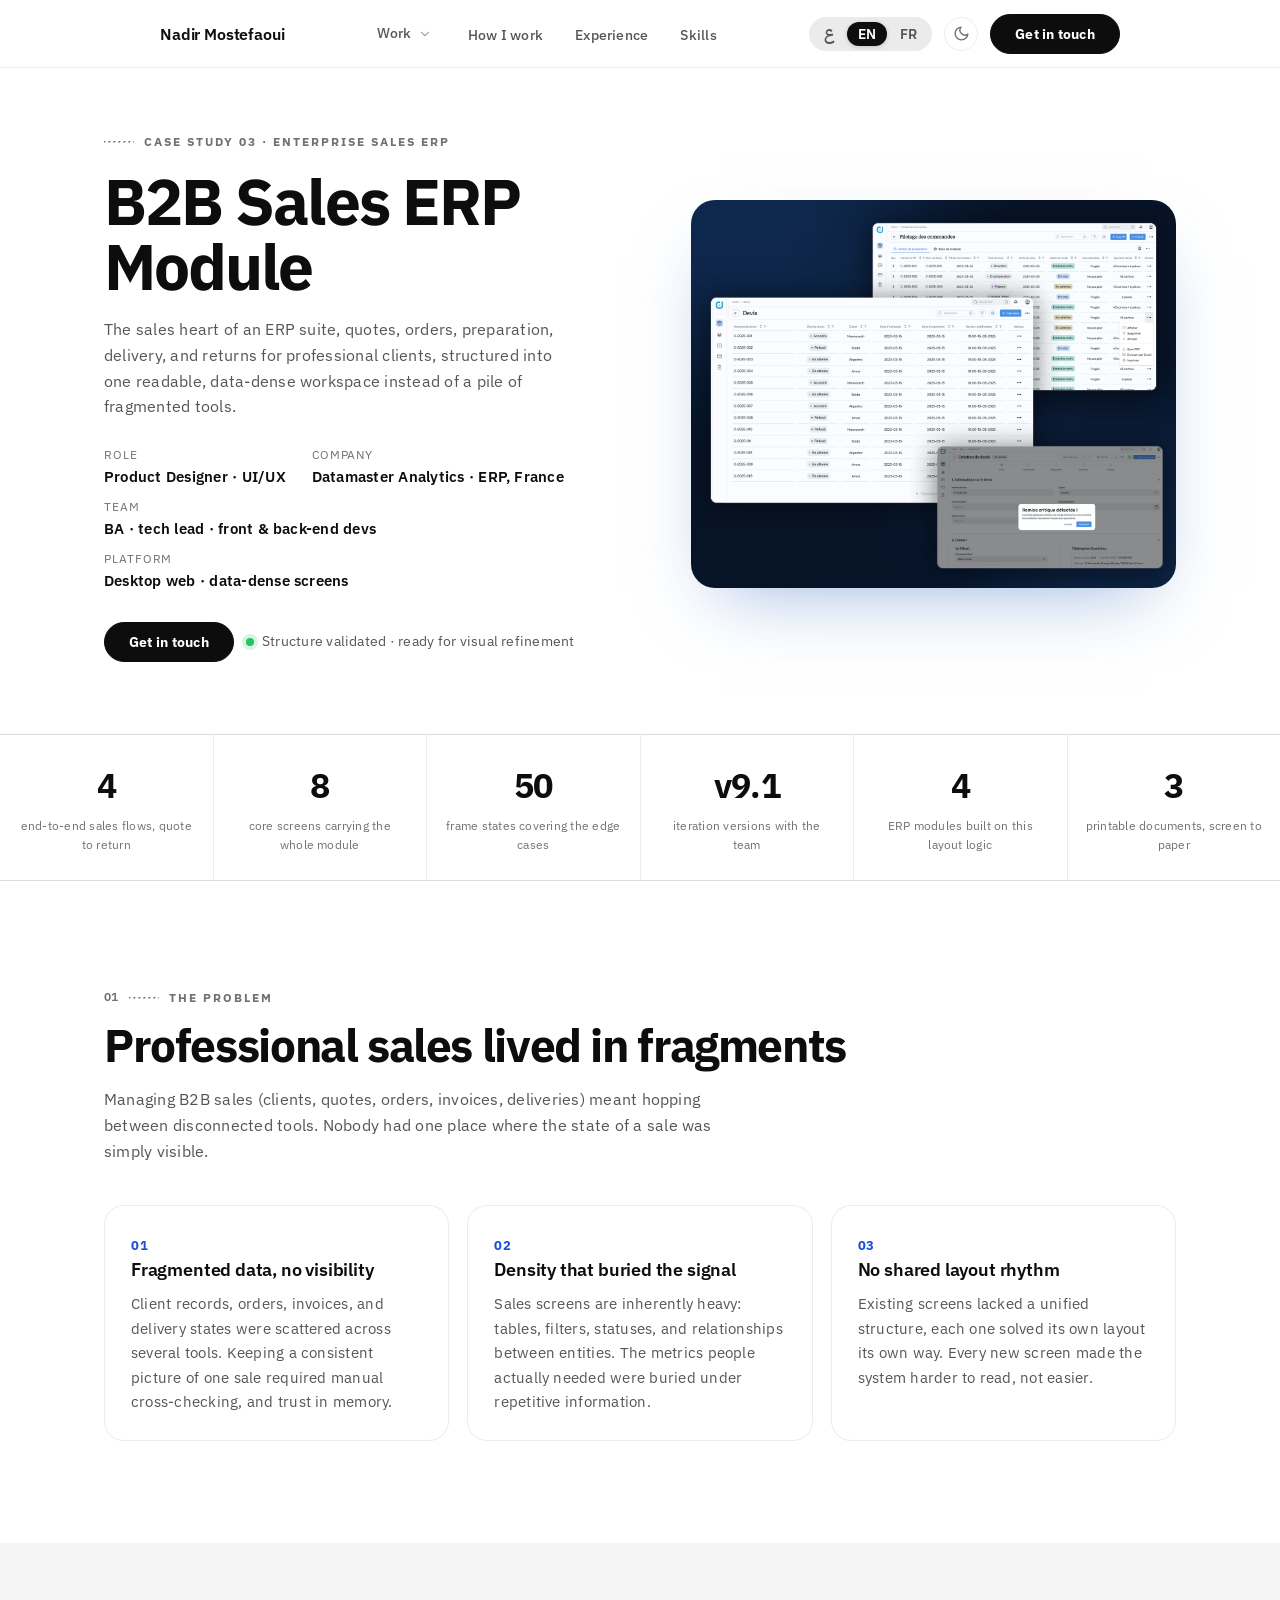
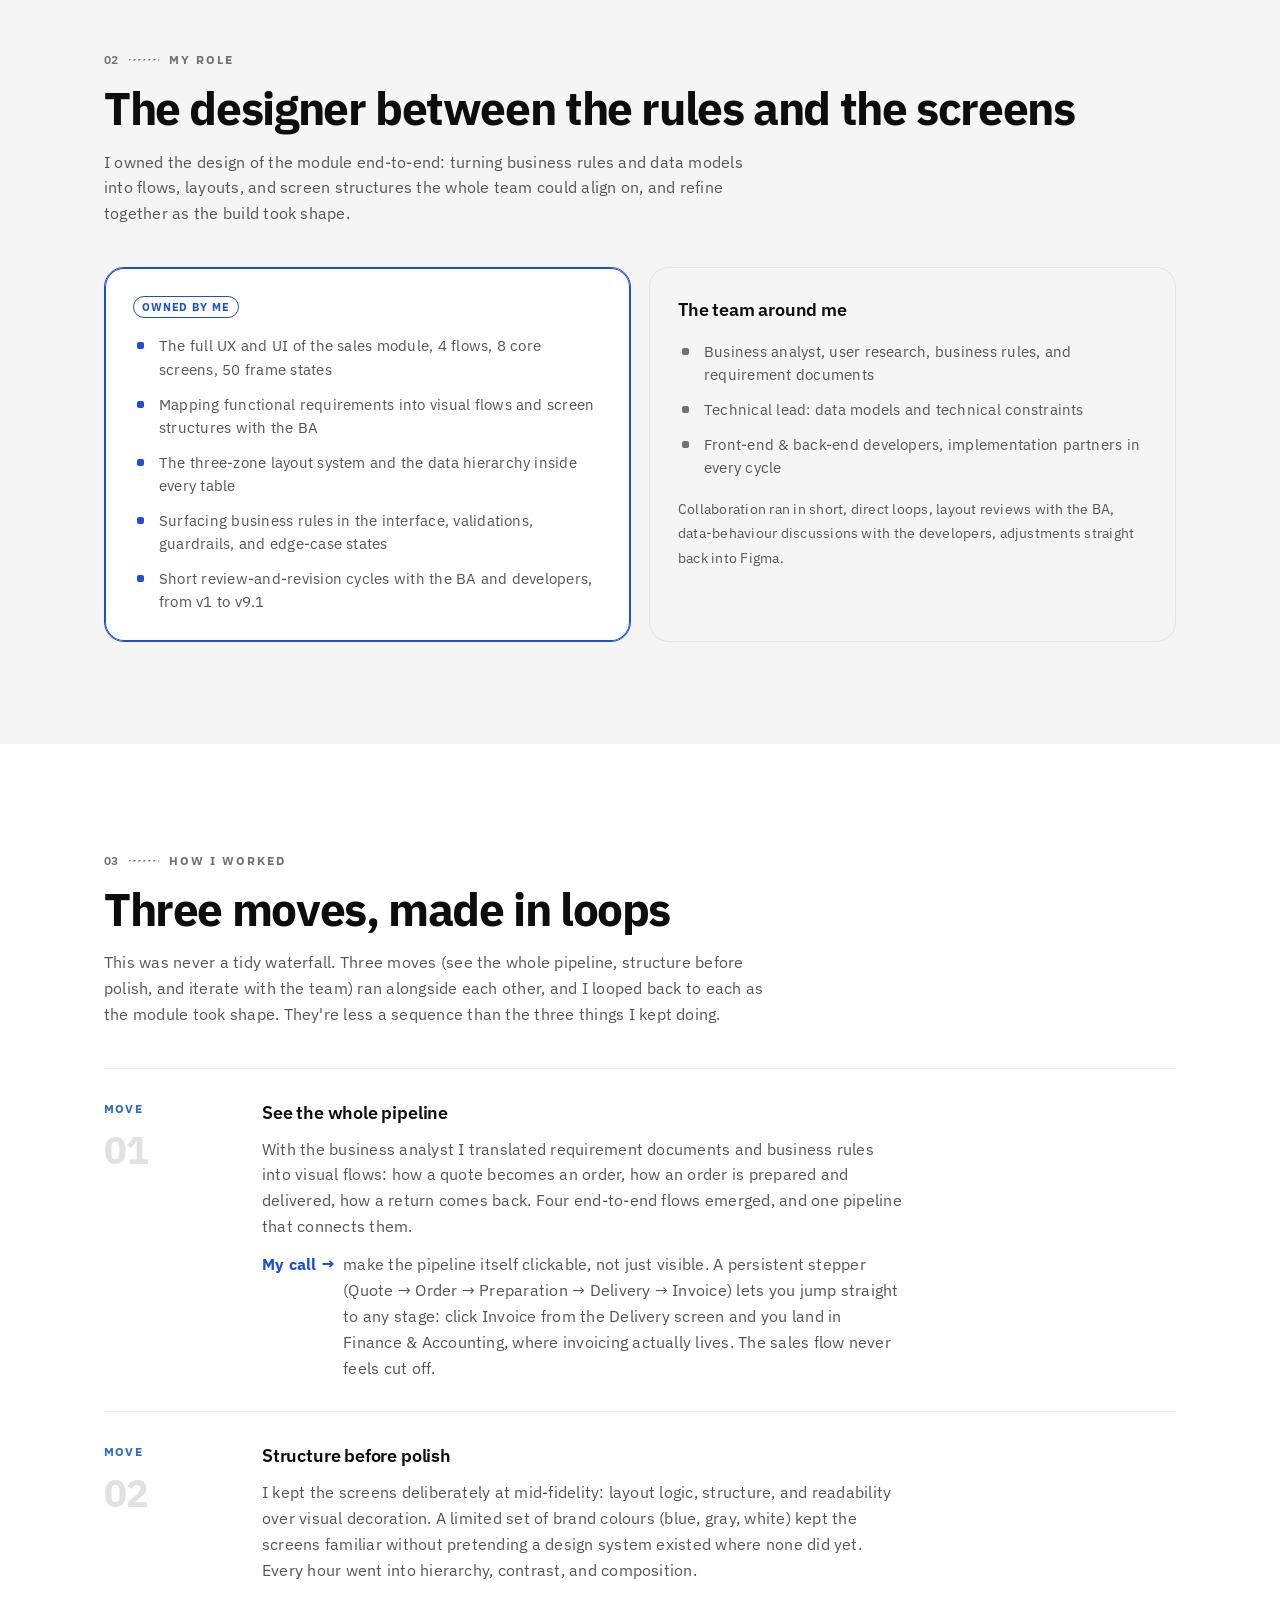
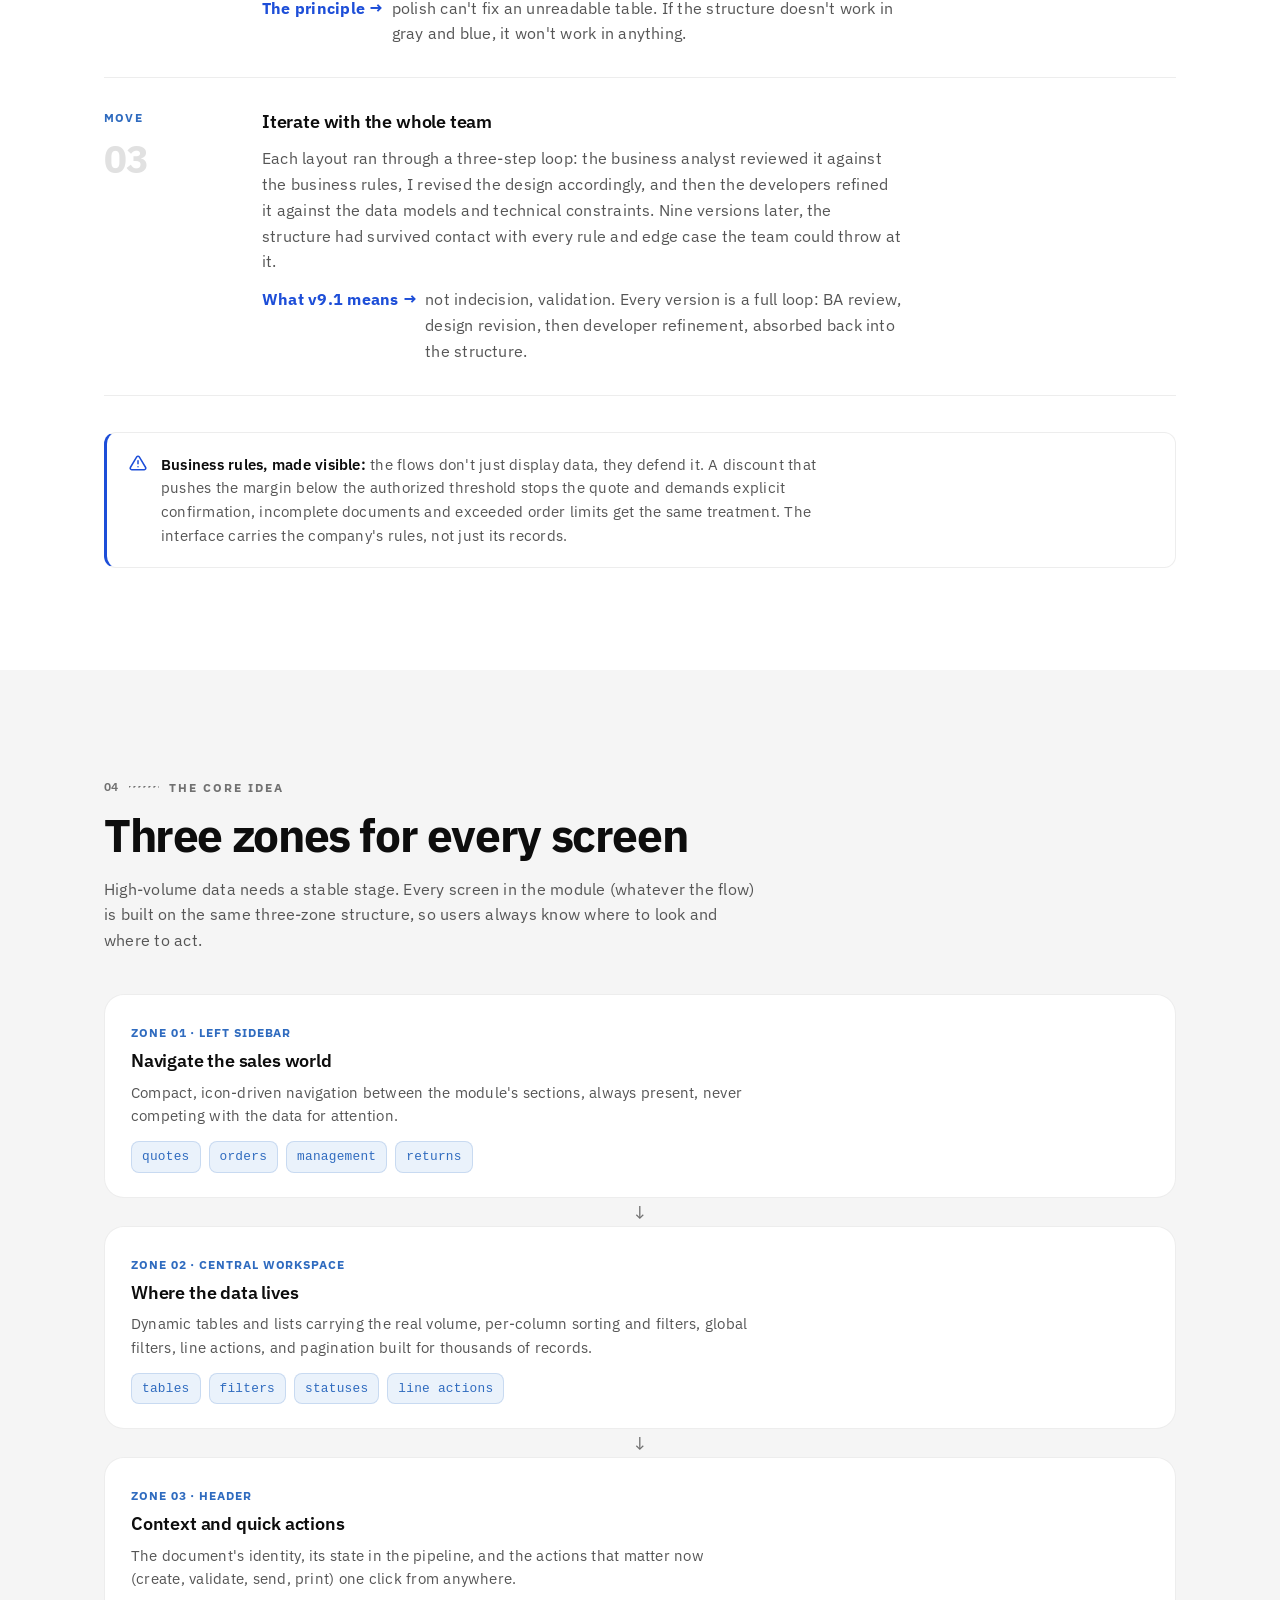
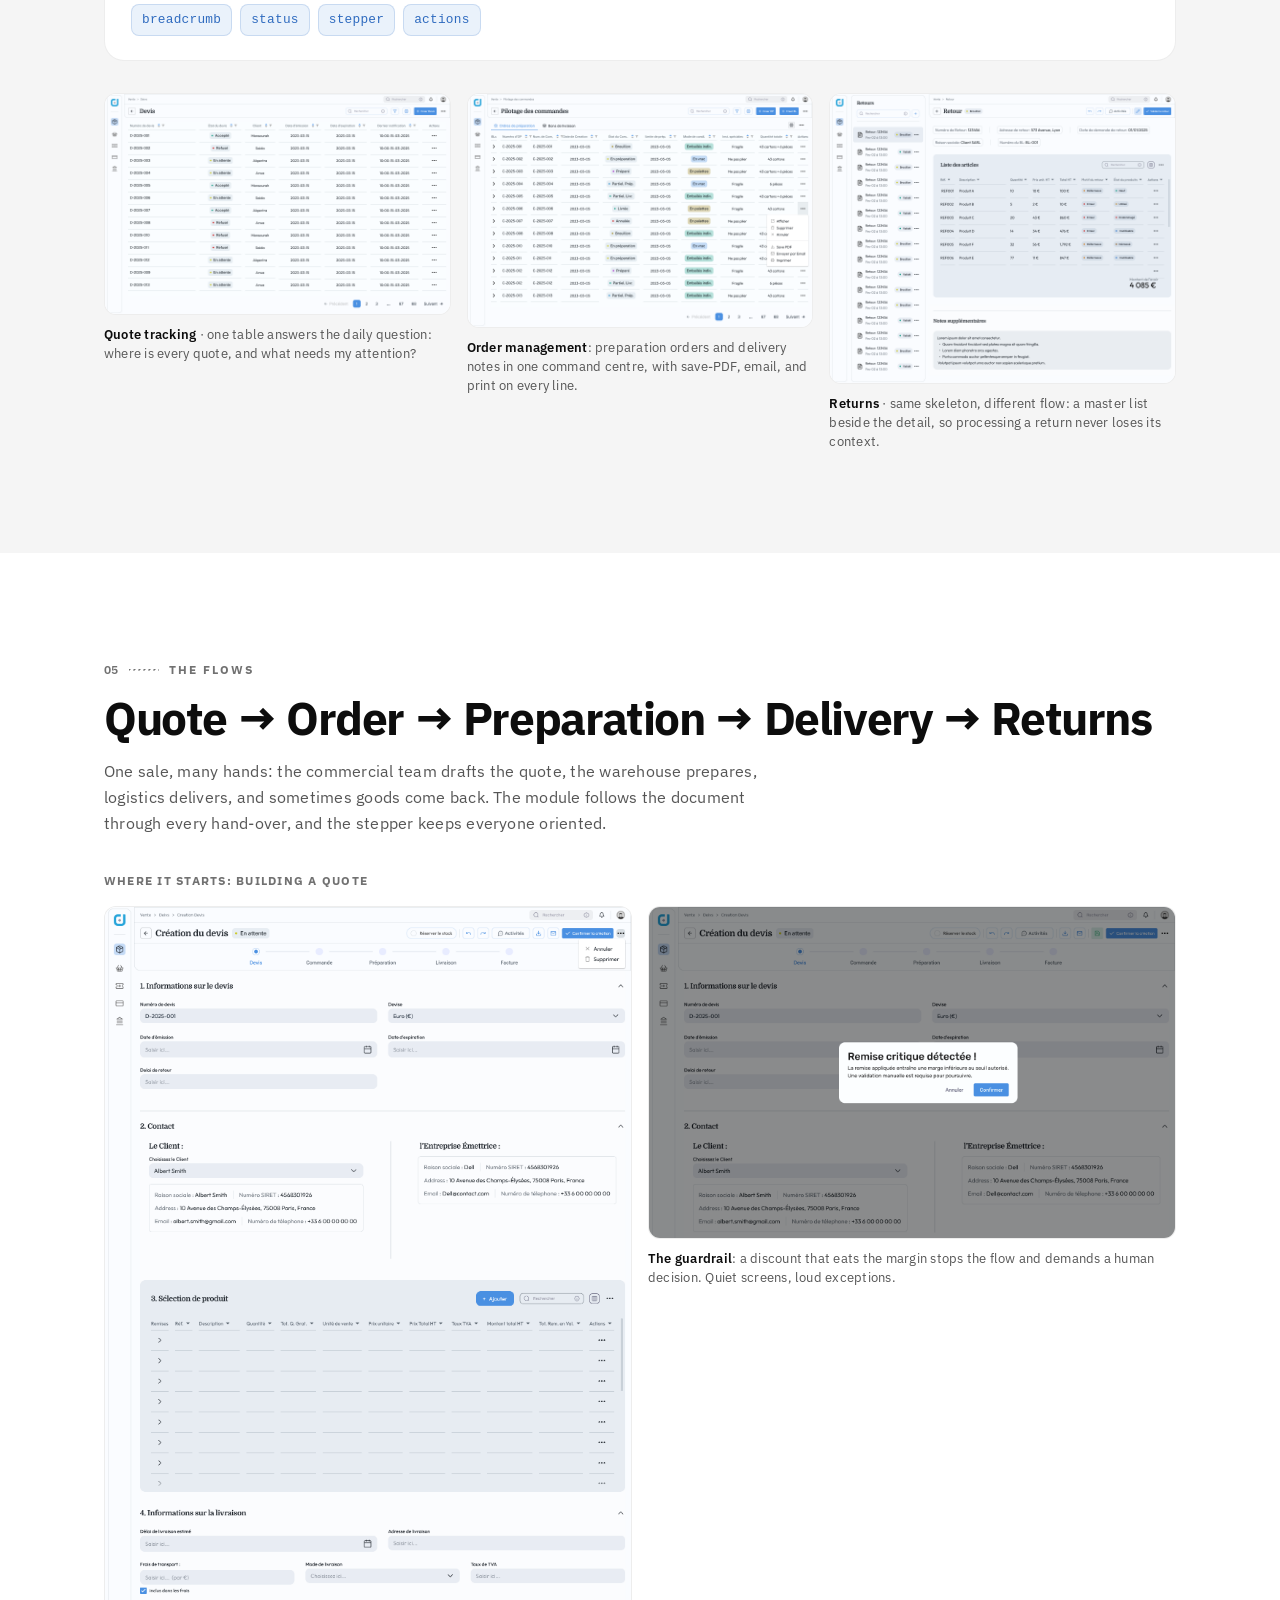
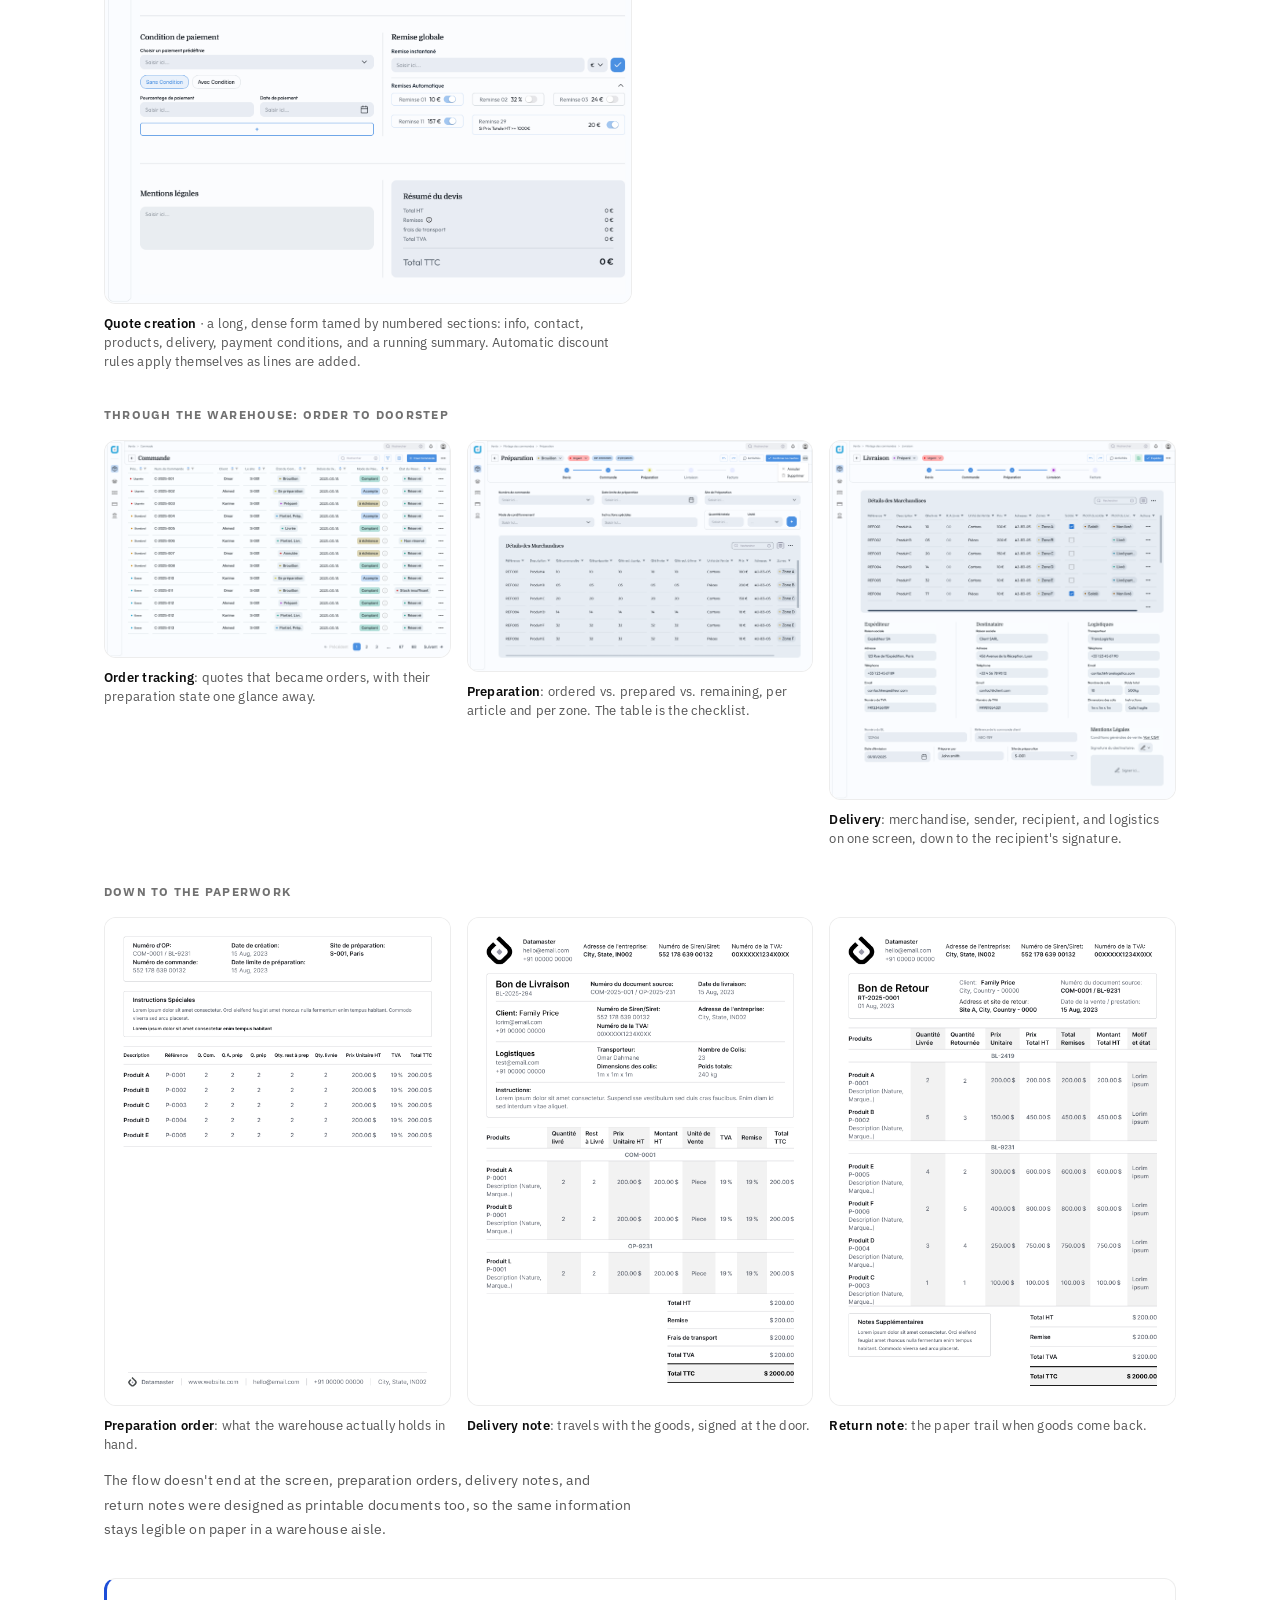
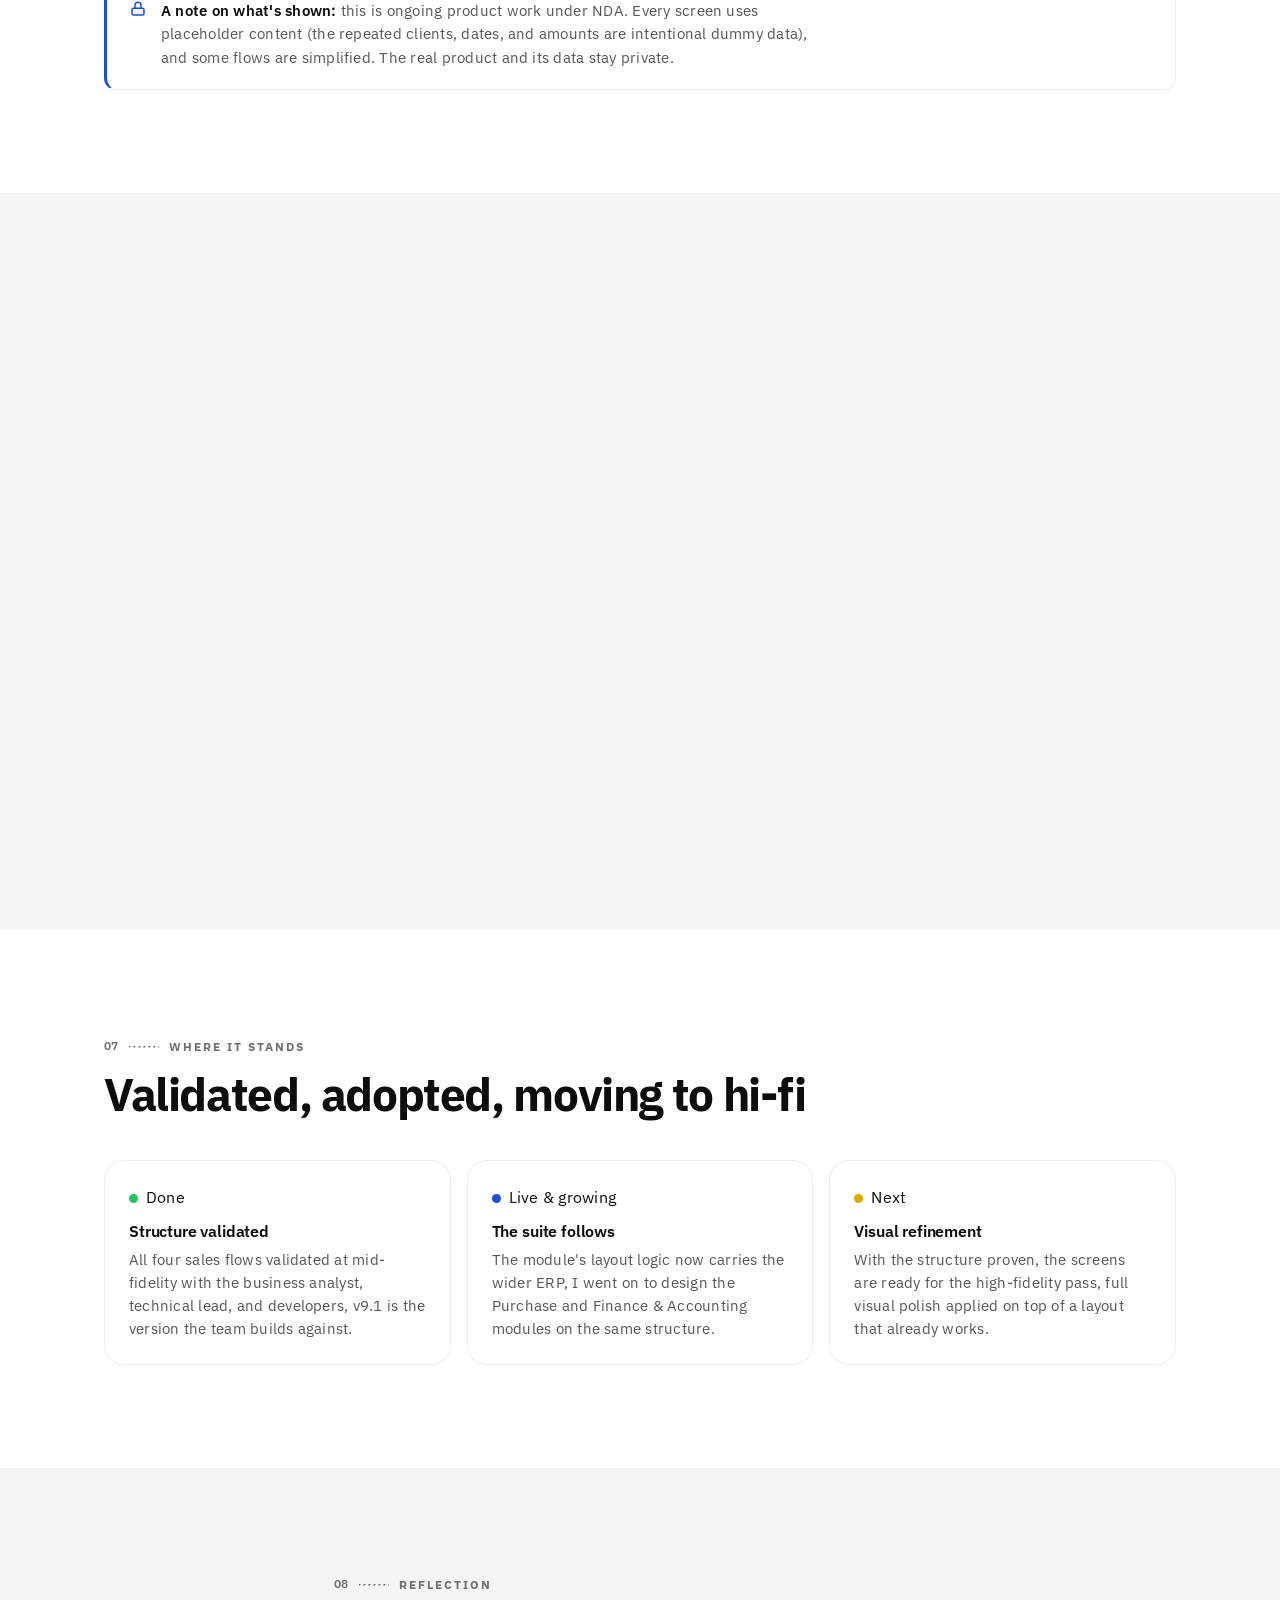
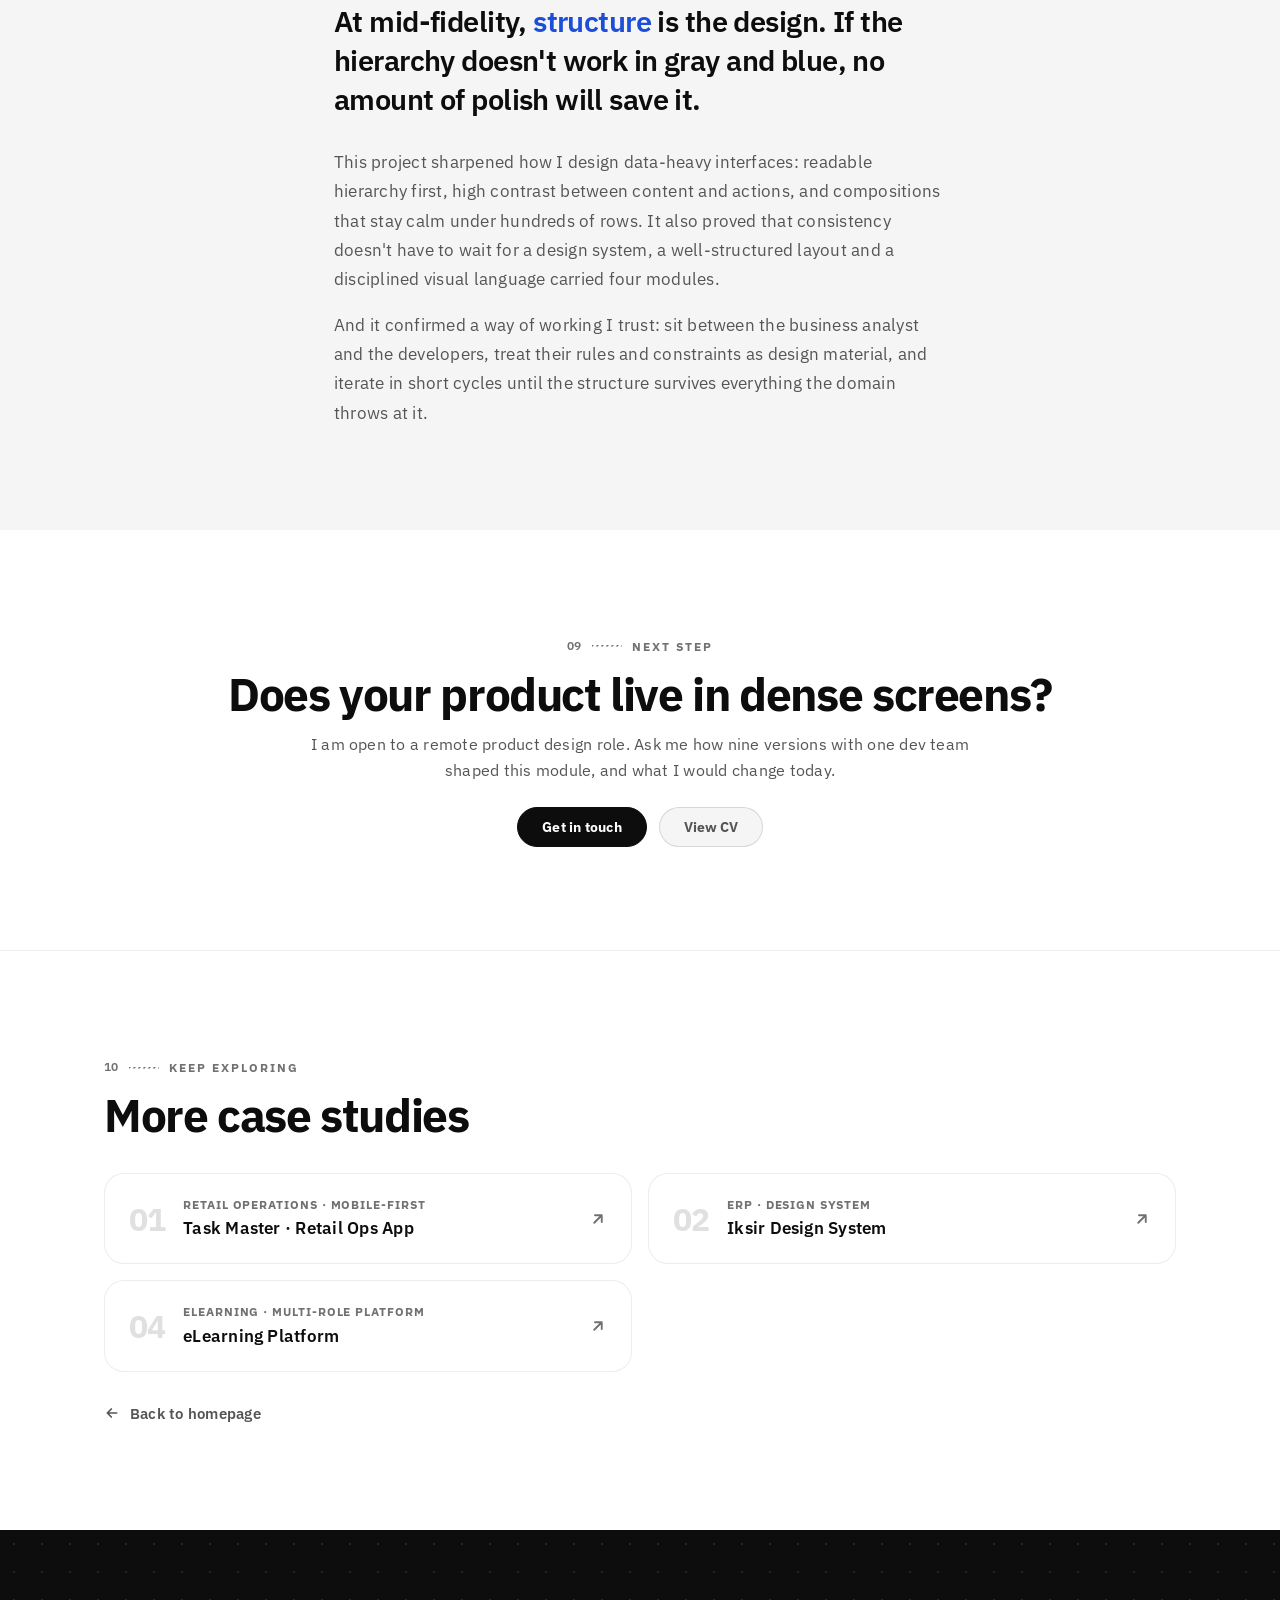
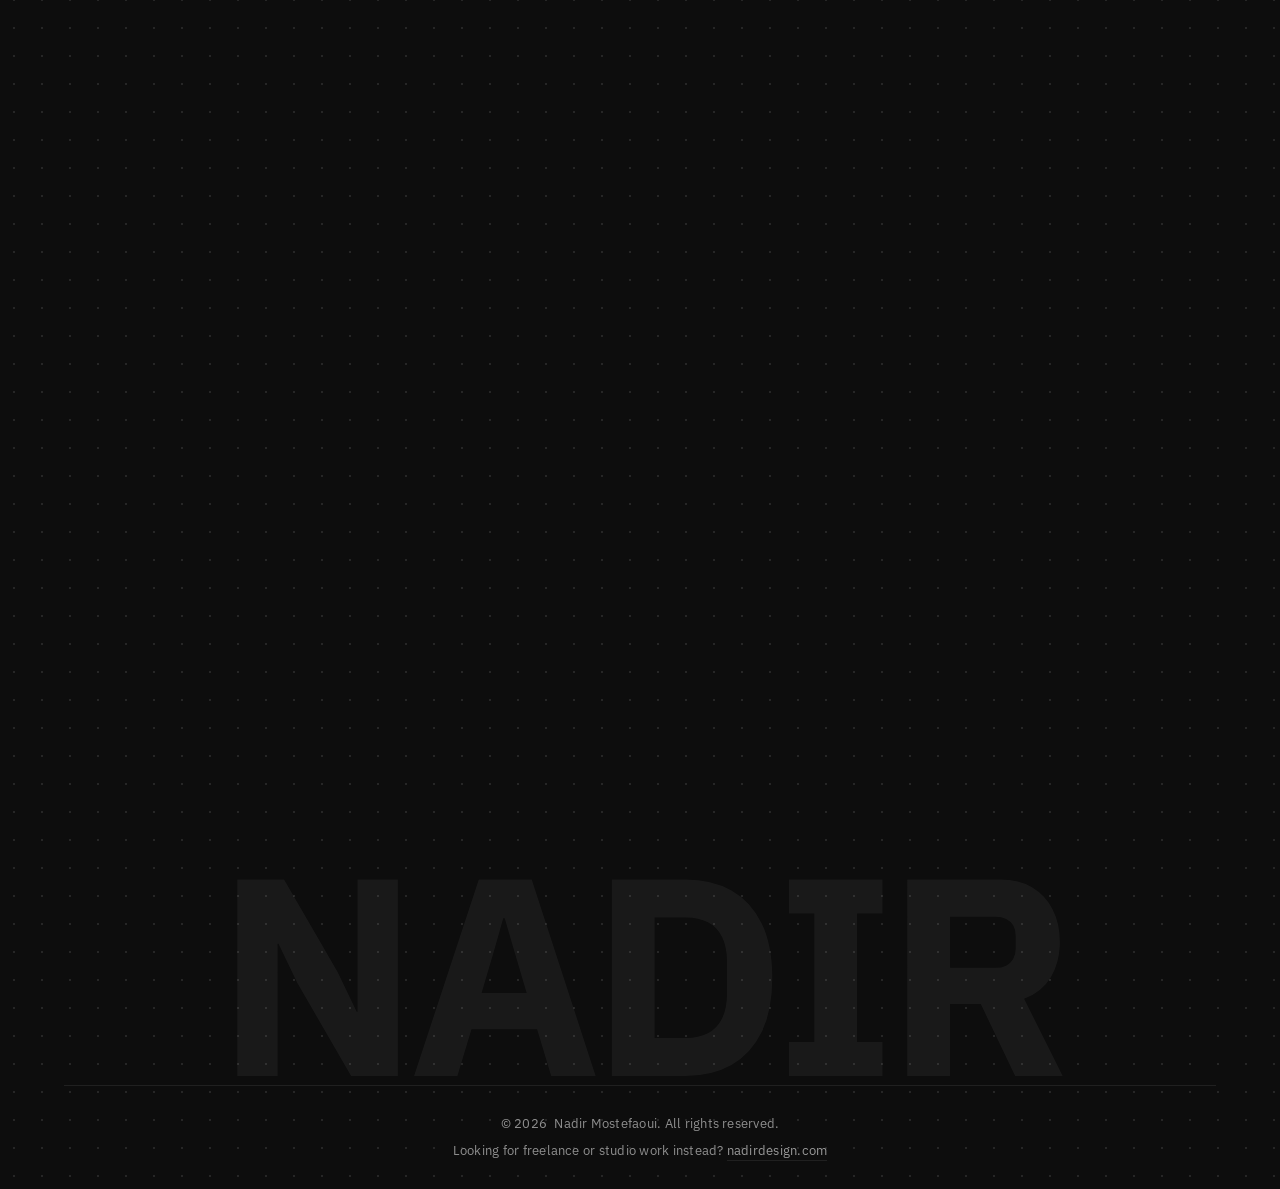
==== case-studies/b2b-sales-erp.html @ 8ea9dc17 "First version" ====
<!DOCTYPE html>
<html lang="en" dir="ltr" data-theme="light">
<head>
  <meta charset="UTF-8">
  <meta name="viewport" content="width=device-width, initial-scale=1.0">
  <meta name="i18n-page" content="cs3">
  <!-- JOBS SITE: kept out of search engines on purpose (see index.html). -->
  <meta name="robots" content="noindex, follow">
  <meta name="description" content="B2B Sales ERP Module, a data-dense sales workspace for Datamaster's ERP. Quotes, orders, preparation, delivery, and returns structured into one readable pipeline. Case study by Nadir Mostefaoui, Product Designer.">
  <meta name="author" content="Nadir Mostefaoui">
  <meta property="og:title" content="B2B Sales ERP Module (Case Study) · Nadir Mostefaoui">
  <meta property="og:description" content="How I structured fragmented professional-sales data into one readable, data-dense ERP module, 4 end-to-end flows validated at mid-fidelity across 9 versions.">
  <meta property="og:type" content="article">
  <!-- Social preview. og:image is a real 1200x630 render of the hero, not a
       logo card, so a shared link shows the actual page. It is deliberately
       ONE image for all three languages: crawlers read this static head
       before js/i18n.js runs, so a per-language swap would never be seen.
       The URL must stay absolute — relative og:image paths are ignored. -->
  <meta property="og:url" content="https://portfolio.nadirdesign.com/case-studies/b2b-sales-erp.html">
  <meta property="og:image" content="https://portfolio.nadirdesign.com/assets/images/og-cover.jpg">
  <meta property="og:image:width" content="1200">
  <meta property="og:image:height" content="630">
  <meta property="og:image:alt" content="Nadir Mostefaoui between the same title in two scripts: Product Designer in Latin and مُصَمِّم مُنتَجَات in Arabic">
  <meta name="twitter:card" content="summary_large_image">
  <meta name="twitter:image" content="https://portfolio.nadirdesign.com/assets/images/og-cover.jpg">
  <title>B2B Sales ERP Module (Case Study) · Nadir Mostefaoui</title>

  <link rel="icon" type="image/svg+xml" href="../assets/icons/favicon.svg" id="favicon-link">

  <link rel="preconnect" href="https://fonts.googleapis.com">
  <link rel="preconnect" href="https://fonts.gstatic.com" crossorigin>
  <link rel="stylesheet" href="https://fonts.googleapis.com/css2?family=IBM+Plex+Sans:ital,wght@0,300;0,400;0,500;0,600;0,700;1,400&family=IBM+Plex+Sans+Arabic:wght@300;400;500;600;700&display=swap">

  <link rel="stylesheet" href="../css/reset.css">
  <link rel="stylesheet" href="../css/tokens.css">
  <link rel="stylesheet" href="../css/style.css">
  <link rel="stylesheet" href="../css/case-study.css">
  <!-- JOBS SITE: the only stylesheet that differs from nadirdesign.com. -->
  <link rel="stylesheet" href="../css/jobs.css">

  <!-- Page accent: Vente module blue instead of Iksir purple -->
  <style>
    .cs--vb {
      --iksir-purple:      #2F6BBF;
      --iksir-purple-lite: #4A90E2;
      --iksir-purple-deep: #071326;
      --iksir-surface:     #EAF2FB;
    }
    [data-theme="dark"] .cs--vb { --iksir-surface: #0C1E36; }
    .cs--vb .cs-hero-visual { box-shadow: 0 30px 70px -30px rgba(47, 107, 191, .5); }
    .cs--vb .cs-live-hint { box-shadow: 0 10px 24px -8px rgba(47, 107, 191, .6); }
    /* Phase index: small label + big ghost number (no duplicated digit) */
    .cs--vb .cs-phase-idx .cs-phase-lbl {
      font-size: .78rem; font-weight: 700; letter-spacing: .1em;
      text-transform: uppercase; color: var(--iksir-purple);
      opacity: 1; margin-block-start: 0;
    }
    [dir="rtl"] .cs--vb .cs-phase-idx .cs-phase-lbl {
      font-size: .84rem; letter-spacing: 0;
    }
  </style>

  <!-- Theme before paint -->
  <script>
    (function(){
      const t = localStorage.getItem('nadir-theme');
      document.documentElement.setAttribute('data-theme', t || 'light');
    })();
  </script>
  <!-- Language/direction before paint -->
  <script>
    (function(){
      const lang  = localStorage.getItem('nadir-lang') || 'en';
      const isRTL = lang === 'ar';
      document.documentElement.setAttribute('lang', lang);
      document.documentElement.setAttribute('dir', isRTL ? 'rtl' : 'ltr');
      const favicon = document.getElementById('favicon-link');
      if (favicon && isRTL) favicon.href = '../assets/icons/favicon-ar.svg';
    })();
  </script>
  <!-- Marks that JS is available, so the scroll-reveal initial-hidden state
       only applies when case-study.js can actually reveal it. -->
  <script>document.documentElement.classList.add('cs-js');</script>
</head>
<body>

  <!-- Custom cursor (desktop only) -->
  <div id="cursor-dot"  aria-hidden="true"></div>
  <div id="cursor-ring" aria-hidden="true"></div>

  <!-- ══════════════════════ NAVBAR ══════════════════════ -->
  <header>
    <nav class="navbar" id="navbar" aria-label="Main navigation">
      <div class="nav-inner">
        <!-- Identity. Replaces the signature logo (removed 2026-08-05).
             Deliberately just the name in the site's own typeface, with no
             mark of any kind — nothing here is an image, so it needs no
             light/dark asset swap and no per-language file: `nav.name`
             carries the script. -->
        <a href="../index.html" class="nav-identity" id="nav-logo" aria-label="Nadir Mostefaoui: Home">
          <!-- Two spans, not one JS-swapped string: js/i18n.js writes each
               [data-i18n] node independently, so a single node can only ever
               hold one key. CSS picks which is visible per breakpoint. -->
          <span class="nav-identity-name nav-identity-name--full" data-i18n="nav.name">Nadir Mostefaoui</span>
          <span class="nav-identity-name nav-identity-name--short" data-i18n="nav.name_short">Nadir</span>
        </a>

        <ul class="nav-links" id="nav-links" role="list">
          <li class="nav-item has-dropdown">
            <div class="nav-item-row">
              <a href="../index.html#work" class="nav-link" data-i18n="nav.projects">Work</a>
              <button type="button" class="nav-dropdown-toggle" aria-expanded="false" aria-controls="nav-dropdown-work"
                      aria-label="Show case studies menu" data-i18n-aria-label="nav.dropdown_aria">
                <svg class="chevron" width="14" height="14" viewBox="0 0 24 24" fill="none"
                     stroke="currentColor" stroke-width="2" stroke-linecap="round" stroke-linejoin="round" aria-hidden="true">
                  <polyline points="6 9 12 15 18 9"/>
                </svg>
              </button>
            </div>
            <div class="nav-dropdown" id="nav-dropdown-work">
              <div class="nav-dropdown-inner">
                <ul class="nav-dropdown-list" role="list">
                  <li><a href="task-master.html" data-i18n="work.cs2.title">Task Master · Retail Ops App</a></li>
                  <li><a href="iksir-design-system.html" data-i18n="work.cs5.title">Iksir Design System</a></li>
                  <li><a href="b2b-sales-erp.html" data-i18n="work.cs3.title">B2B Sales ERP Module</a></li>
                  <li><a href="https://nadirdesign.notion.site/eLearning-Platform-Teacher-Side-2789267c734580818447e1667e1b8630?source=copy_link" target="_blank" rel="noopener noreferrer" data-i18n="work.cs4.title">eLearning Platform</a></li>
                  <li class="nav-dropdown-all"><a href="../index.html#work" data-i18n="nav.all_projects">All case studies</a></li>
                </ul>
              </div>
            </div>
          </li>
          <li><a href="../index.html#how"        class="nav-link" data-i18n="nav.how">How I work</a></li>
          <li><a href="../index.html#experience" class="nav-link" data-i18n="nav.experience">Experience</a></li>
          <li><a href="../index.html#skills"     class="nav-link" data-i18n="nav.skills">Skills</a></li>

          <li class="nav-mobile-status">
            <span class="nav-status-dot" aria-hidden="true"></span>
            <span data-i18n="footer.badge">Open to the right team</span>
          </li>
          <li class="nav-mobile-cta">
            <a href="#contact" class="btn btn-dark">
              <span data-i18n="nav.contact">Get in touch</span>
              <svg class="btn-arrow" width="14" height="14" viewBox="0 0 24 24" fill="none" stroke="currentColor" stroke-width="2.5" stroke-linecap="round" stroke-linejoin="round" aria-hidden="true"><path d="M5 12h14M13 6l6 6-6 6"/></svg>
            </a>
          </li>
          <li class="nav-mobile-controls">
            <div class="lang-switcher" role="group" aria-label="Select language">
              <button class="lang-btn" data-lang-btn="ar" aria-label="Arabic"  aria-pressed="false">ع</button>
              <button class="lang-btn active" data-lang-btn="en" aria-label="English" aria-pressed="true">EN</button>
              <button class="lang-btn" data-lang-btn="fr" aria-label="Français" aria-pressed="false">FR</button>
            </div>
            <button class="theme-toggle" data-theme-toggle aria-label="Switch theme" aria-pressed="false">
              <svg class="icon-moon" viewBox="0 0 24 24" fill="none" stroke="currentColor" stroke-width="2" stroke-linecap="round" stroke-linejoin="round" aria-hidden="true"><path d="M21 12.79A9 9 0 1 1 11.21 3 7 7 0 0 0 21 12.79z"/></svg>
              <svg class="icon-sun" viewBox="0 0 24 24" fill="none" stroke="currentColor" stroke-width="2" stroke-linecap="round" stroke-linejoin="round" aria-hidden="true"><circle cx="12" cy="12" r="5"/><line x1="12" y1="1" x2="12" y2="3"/><line x1="12" y1="21" x2="12" y2="23"/><line x1="4.22" y1="4.22" x2="5.64" y2="5.64"/><line x1="18.36" y1="18.36" x2="19.78" y2="19.78"/><line x1="1" y1="12" x2="3" y2="12"/><line x1="21" y1="12" x2="23" y2="12"/><line x1="4.22" y1="19.78" x2="5.64" y2="18.36"/><line x1="18.36" y1="5.64" x2="19.78" y2="4.22"/></svg>
            </button>
          </li>
        </ul>

        <div class="nav-end">
          <div class="lang-switcher" role="group" aria-label="Select language">
            <button class="lang-btn" data-lang-btn="ar" aria-label="Arabic"  aria-pressed="false">ع</button>
            <button class="lang-btn active" data-lang-btn="en" aria-label="English" aria-pressed="true">EN</button>
            <button class="lang-btn" data-lang-btn="fr" aria-label="Français" aria-pressed="false">FR</button>
          </div>
          <button class="theme-toggle" data-theme-toggle aria-label="Switch to dark mode" aria-pressed="false">
            <svg class="icon-moon" viewBox="0 0 24 24" fill="none" stroke="currentColor" stroke-width="2" stroke-linecap="round" stroke-linejoin="round" aria-hidden="true"><path d="M21 12.79A9 9 0 1 1 11.21 3 7 7 0 0 0 21 12.79z"/></svg>
            <svg class="icon-sun" viewBox="0 0 24 24" fill="none" stroke="currentColor" stroke-width="2" stroke-linecap="round" stroke-linejoin="round" aria-hidden="true"><circle cx="12" cy="12" r="5"/><line x1="12" y1="1" x2="12" y2="3"/><line x1="12" y1="21" x2="12" y2="23"/><line x1="4.22" y1="4.22" x2="5.64" y2="5.64"/><line x1="18.36" y1="18.36" x2="19.78" y2="19.78"/><line x1="1" y1="12" x2="3" y2="12"/><line x1="21" y1="12" x2="23" y2="12"/><line x1="4.22" y1="19.78" x2="5.64" y2="18.36"/><line x1="18.36" y1="5.64" x2="19.78" y2="4.22"/></svg>
          </button>
          <a href="#contact" class="btn btn-dark">
            <span data-i18n="nav.contact">Get in touch</span>
            <svg class="btn-arrow" width="14" height="14" viewBox="0 0 24 24" fill="none" stroke="currentColor" stroke-width="2.5" stroke-linecap="round" stroke-linejoin="round" aria-hidden="true"><path d="M5 12h14M13 6l6 6-6 6"/></svg>
          </a>
        </div>

        <button class="nav-toggle" id="nav-toggle" aria-label="Open menu" aria-expanded="false" aria-controls="nav-links">
          <span></span><span></span><span></span>
        </button>
      </div>
    </nav>
  </header>
  <div class="nav-backdrop" id="nav-backdrop" aria-hidden="true"></div>

  <main class="cs cs--vb">

    <!-- ══════════════════════ HERO ══════════════════════ -->
    <section class="cs-hero">
      <div class="cs-wrap cs-hero-grid">
        <div class="cs-hero-copy">
          <span class="cs-eyebrow" data-i18n="cs3.hero.eyebrow">Case Study 03 · Enterprise Sales ERP</span>
          <h1 class="cs-hero-title" data-i18n="cs3.hero.title">B2B Sales ERP Module</h1>
          <p class="cs-hero-sub" data-i18n="cs3.hero.sub">The sales heart of an ERP suite, quotes, orders, preparation, delivery, and returns for professional clients, structured into one readable, data-dense workspace instead of a pile of fragmented tools.</p>

          <div class="cs-hero-meta">
            <div class="cs-meta-item"><span class="cs-meta-k" data-i18n="cs3.hero.role_k">Role</span><span class="cs-meta-v" data-i18n="cs3.hero.role_v">Product Designer · UI/UX</span></div>
            <div class="cs-meta-item"><span class="cs-meta-k" data-i18n="cs3.hero.client_k">Company</span><span class="cs-meta-v" data-i18n="cs3.hero.client_v">Datamaster Analytics · ERP, France</span></div>
            <div class="cs-meta-item"><span class="cs-meta-k" data-i18n="cs3.hero.team_k">Team</span><span class="cs-meta-v" data-i18n="cs3.hero.team_v">BA · tech lead · front &amp; back-end devs</span></div>
            <div class="cs-meta-item"><span class="cs-meta-k" data-i18n="cs3.hero.platform_k">Platform</span><span class="cs-meta-v" data-i18n="cs3.hero.platform_v">Desktop web · data-dense screens</span></div>
          </div>

          <div class="cs-hero-actions">
            <a class="btn btn-dark" href="#contact">
              <span data-i18n="cs3.hero.cta">Get in touch</span>
              <svg class="btn-arrow" width="14" height="14" viewBox="0 0 24 24" fill="none" stroke="currentColor" stroke-width="2.5" stroke-linecap="round" stroke-linejoin="round" aria-hidden="true"><path d="M5 12h14M13 6l6 6-6 6"/></svg>
            </a>
            <span class="cs-hero-status"><span class="cs-status-dot" aria-hidden="true"></span><span data-i18n="cs3.hero.status">Structure validated · ready for visual refinement</span></span>
          </div>
        </div>

        <div class="cs-hero-visual cs-hero-visual--img" aria-hidden="true">
          <img class="cs-hero-photo" src="../assets/images/b2b-sales-erp/vb-hero-art.png" alt="">
        </div>
      </div>
    </section>

    <!-- ══════════════════════ STAT BAND ══════════════════════ -->
    <div class="cs-stats">
      <div class="cs-stat"><div class="cs-stat-num" data-count="4">4</div><span class="cs-stat-label" data-i18n="cs3.stats.flows">end-to-end sales flows, quote to return</span></div>
      <div class="cs-stat"><div class="cs-stat-num" data-count="8">8</div><span class="cs-stat-label" data-i18n="cs3.stats.screens">core screens carrying the whole module</span></div>
      <div class="cs-stat"><div class="cs-stat-num" data-count="50">50</div><span class="cs-stat-label" data-i18n="cs3.stats.states">frame states covering the edge cases</span></div>
      <div class="cs-stat"><div class="cs-stat-num">v9.1</div><span class="cs-stat-label" data-i18n="cs3.stats.versions">iteration versions with the team</span></div>
      <div class="cs-stat"><div class="cs-stat-num" data-count="4">4</div><span class="cs-stat-label" data-i18n="cs3.stats.modules">ERP modules built on this layout logic</span></div>
      <div class="cs-stat"><div class="cs-stat-num" data-count="3">3</div><span class="cs-stat-label" data-i18n="cs3.stats.docs">printable documents, screen to paper</span></div>
    </div>

    <!-- ══════════════════════ CONTEXT / PROBLEM ══════════════════════ -->
    <section class="cs-section">
      <div class="cs-wrap">
        <span class="cs-eyebrow" data-i18n="cs3.problem.eyebrow">The problem</span>
        <h2 class="cs-h2" data-i18n="cs3.problem.title">Professional sales lived in fragments</h2>
        <p class="cs-lead" data-i18n="cs3.problem.lead">Managing B2B sales (clients, quotes, orders, invoices, deliveries) meant hopping between disconnected tools. Nobody had one place where the state of a sale was simply visible.</p>
        <div class="cs-cards cs-cards--3">
          <div class="cs-card">
            <span class="cs-card-num">01</span>
            <h3 class="cs-h3" data-i18n="cs3.problem.c1t">Fragmented data, no visibility</h3>
            <p data-i18n="cs3.problem.c1p">Client records, orders, invoices, and delivery states were scattered across several tools. Keeping a consistent picture of one sale required manual cross-checking, and trust in memory.</p>
          </div>
          <div class="cs-card">
            <span class="cs-card-num">02</span>
            <h3 class="cs-h3" data-i18n="cs3.problem.c2t">Density that buried the signal</h3>
            <p data-i18n="cs3.problem.c2p">Sales screens are inherently heavy: tables, filters, statuses, and relationships between entities. The metrics people actually needed were buried under repetitive information.</p>
          </div>
          <div class="cs-card">
            <span class="cs-card-num">03</span>
            <h3 class="cs-h3" data-i18n="cs3.problem.c3t">No shared layout rhythm</h3>
            <p data-i18n="cs3.problem.c3p">Existing screens lacked a unified structure, each one solved its own layout its own way. Every new screen made the system harder to read, not easier.</p>
          </div>
        </div>
      </div>
    </section>

    <!-- ══════════════════════ MY ROLE VS TEAM ══════════════════════ -->
    <section class="cs-section cs-section--tint">
      <div class="cs-wrap">
        <span class="cs-eyebrow" data-i18n="cs3.role.eyebrow">My role</span>
        <h2 class="cs-h2" data-i18n="cs3.role.title">The designer between the rules and the screens</h2>
        <p class="cs-lead" data-i18n="cs3.role.lead">I owned the design of the module end-to-end: turning business rules and data models into flows, layouts, and screen structures the whole team could align on, and refine together as the build took shape.</p>
        <div class="cs-split">
          <div class="cs-split-col cs-split-col--mine">
            <h3 class="cs-h3"><span class="cs-tag-lead" data-i18n="cs3.role.mine_tag">Owned by me</span></h3>
            <ul class="cs-list">
              <li data-i18n="cs3.role.mine1">The full UX and UI of the sales module, 4 flows, 8 core screens, 50 frame states</li>
              <li data-i18n="cs3.role.mine2">Mapping functional requirements into visual flows and screen structures with the BA</li>
              <li data-i18n="cs3.role.mine3">The three-zone layout system and the data hierarchy inside every table</li>
              <li data-i18n="cs3.role.mine4">Surfacing business rules in the interface, validations, guardrails, and edge-case states</li>
              <li data-i18n="cs3.role.mine5">Short review-and-revision cycles with the BA and developers, from v1 to v9.1</li>
            </ul>
          </div>
          <div class="cs-split-col cs-split-col--team">
            <h3 class="cs-h3" data-i18n="cs3.role.partner_h">The team around me</h3>
            <ul class="cs-list">
              <li data-i18n="cs3.role.partner1">Business analyst, user research, business rules, and requirement documents</li>
              <li data-i18n="cs3.role.partner2">Technical lead: data models and technical constraints</li>
              <li data-i18n="cs3.role.partner3">Front-end &amp; back-end developers, implementation partners in every cycle</li>
            </ul>
            <p class="cs-p" style="margin-block-start:18px;font-size:.9rem;" data-i18n="cs3.role.partner_note">Collaboration ran in short, direct loops, layout reviews with the BA, data-behaviour discussions with the developers, adjustments straight back into Figma.</p>
          </div>
        </div>
      </div>
    </section>

    <!-- ══════════════════════ HOW I WORKED — THREE MOVES ══════════════════════ -->
    <section class="cs-section">
      <div class="cs-wrap">
        <span class="cs-eyebrow" data-i18n="cs3.process.eyebrow">How I worked</span>
        <h2 class="cs-h2" data-i18n="cs3.process.title">Three moves, made in loops</h2>
        <p class="cs-lead" data-i18n="cs3.process.lead">This was never a tidy waterfall. Three moves (see the whole pipeline, structure before polish, and iterate with the team) ran alongside each other, and I looped back to each as the module took shape. They're less a sequence than the three things I kept doing.</p>

        <div class="cs-phases">
          <div class="cs-phase">
            <div class="cs-phase-idx"><span class="cs-phase-lbl" data-i18n="cs3.process.p1_label">Move</span><span>01</span></div>
            <div class="cs-phase-body">
              <h3 class="cs-h3" data-i18n="cs3.process.p1_title">See the whole pipeline</h3>
              <p data-i18n="cs3.process.p1_body">With the business analyst I translated requirement documents and business rules into visual flows: how a quote becomes an order, how an order is prepared and delivered, how a return comes back. Four end-to-end flows emerged, and one pipeline that connects them.</p>
              <p class="cs-phase-mine" data-i18n="cs3.process.p1_call" data-i18n-html><b>My call →</b> make the pipeline itself clickable, not just visible. A persistent stepper (Quote → Order → Preparation → Delivery → Invoice) lets you jump straight to any stage: click Invoice from the Delivery screen and you land in Finance &amp; Accounting, where invoicing actually lives. The sales flow never feels cut off.</p>
            </div>
          </div>
          <div class="cs-phase">
            <div class="cs-phase-idx"><span class="cs-phase-lbl" data-i18n="cs3.process.p2_label">Move</span><span>02</span></div>
            <div class="cs-phase-body">
              <h3 class="cs-h3" data-i18n="cs3.process.p2_title">Structure before polish</h3>
              <p data-i18n="cs3.process.p2_body">I kept the screens deliberately at mid-fidelity: layout logic, structure, and readability over visual decoration. A limited set of brand colours (blue, gray, white) kept the screens familiar without pretending a design system existed where none did yet. Every hour went into hierarchy, contrast, and composition.</p>
              <p class="cs-phase-mine" data-i18n="cs3.process.p2_call" data-i18n-html><b>The principle →</b> polish can't fix an unreadable table. If the structure doesn't work in gray and blue, it won't work in anything.</p>
            </div>
          </div>
          <div class="cs-phase">
            <div class="cs-phase-idx"><span class="cs-phase-lbl" data-i18n="cs3.process.p3_label">Move</span><span>03</span></div>
            <div class="cs-phase-body">
              <h3 class="cs-h3" data-i18n="cs3.process.p3_title">Iterate with the whole team</h3>
              <p data-i18n="cs3.process.p3_body">Each layout ran through a three-step loop: the business analyst reviewed it against the business rules, I revised the design accordingly, and then the developers refined it against the data models and technical constraints. Nine versions later, the structure had survived contact with every rule and edge case the team could throw at it.</p>
              <p class="cs-phase-mine" data-i18n="cs3.process.p3_call" data-i18n-html><b>What v9.1 means →</b> not indecision, validation. Every version is a full loop: BA review, design revision, then developer refinement, absorbed back into the structure.</p>
            </div>
          </div>
        </div>

        <div class="cs-note">
          <span class="cs-note-ic" aria-hidden="true"><svg width="18" height="18" viewBox="0 0 24 24" fill="none" stroke="currentColor" stroke-width="2" stroke-linecap="round" stroke-linejoin="round"><path d="M12 9v4"/><path d="M12 17h.01"/><path d="M10.29 3.86 1.82 18a2 2 0 0 0 1.71 3h16.94a2 2 0 0 0 1.71-3L13.71 3.86a2 2 0 0 0-3.42 0z"/></svg></span>
          <p data-i18n="cs3.process.note" data-i18n-html><b>Business rules, made visible:</b> the flows don't just display data, they defend it. A discount that pushes the margin below the authorized threshold stops the quote and demands explicit confirmation, incomplete documents and exceeded order limits get the same treatment. The interface carries the company's rules, not just its records.</p>
        </div>
      </div>
    </section>

    <!-- ══════════════════════ THE THREE-ZONE LAYOUT ══════════════════════ -->
    <section class="cs-section cs-section--tint" id="cs-layout">
      <div class="cs-wrap">
        <span class="cs-eyebrow" data-i18n="cs3.layout.eyebrow">The core idea</span>
        <h2 class="cs-h2" data-i18n="cs3.layout.title">Three zones for every screen</h2>
        <p class="cs-lead" data-i18n="cs3.layout.lead">High-volume data needs a stable stage. Every screen in the module (whatever the flow) is built on the same three-zone structure, so users always know where to look and where to act.</p>

        <div class="cs-arch">
          <div class="cs-layer cs-layer--1">
            <span class="cs-layer-tag" data-i18n="cs3.layout.z1_tag">Zone 01 · Left sidebar</span>
            <h3 class="cs-h3" data-i18n="cs3.layout.z1_title">Navigate the sales world</h3>
            <p data-i18n="cs3.layout.z1_body">Compact, icon-driven navigation between the module's sections, always present, never competing with the data for attention.</p>
            <div class="cs-layer-chips"><span class="cs-code">quotes</span><span class="cs-code" data-i18n="cs3.layout.chip_orders">orders</span><span class="cs-code">management</span><span class="cs-code">returns</span></div>
          </div>
          <div class="cs-arch-flow">↓</div>
          <div class="cs-layer cs-layer--2">
            <span class="cs-layer-tag" data-i18n="cs3.layout.z2_tag">Zone 02 · Central workspace</span>
            <h3 class="cs-h3" data-i18n="cs3.layout.z2_title">Where the data lives</h3>
            <p data-i18n="cs3.layout.z2_body">Dynamic tables and lists carrying the real volume, per-column sorting and filters, global filters, line actions, and pagination built for thousands of records.</p>
            <div class="cs-layer-chips"><span class="cs-code" data-i18n="cs3.layout.chip_tables">tables</span><span class="cs-code">filters</span><span class="cs-code" data-i18n="cs3.layout.chip_statuses">statuses</span><span class="cs-code">line actions</span></div>
          </div>
          <div class="cs-arch-flow">↓</div>
          <div class="cs-layer cs-layer--3">
            <span class="cs-layer-tag" data-i18n="cs3.layout.z3_tag">Zone 03 · Header</span>
            <h3 class="cs-h3" data-i18n="cs3.layout.z3_title">Context and quick actions</h3>
            <p data-i18n="cs3.layout.z3_body">The document's identity, its state in the pipeline, and the actions that matter now (create, validate, send, print) one click from anywhere.</p>
            <div class="cs-layer-chips"><span class="cs-code">breadcrumb</span><span class="cs-code" data-i18n="cs3.layout.chip_status">status</span><span class="cs-code">stepper</span><span class="cs-code" data-i18n="cs3.layout.chip_actions">actions</span></div>
          </div>
        </div>

        <div class="cs-gallery cs-gallery--3" style="margin-block-start:32px;">
          <figure class="cs-thumb-fig">
            <button class="cs-thumb cs-zoom" type="button" data-i18n-aria-label="cs.ui.enlarge_aria" aria-label="Enlarge the quote tracking screen">
              <img src="../assets/images/b2b-sales-erp/vb-quote-tracking.png" alt="Quote tracking table with per-column filters, statuses, and line actions" loading="lazy">
              <span class="cs-live-hint"><span data-i18n="cs.ui.enlarge">Enlarge</span><svg width="14" height="14" viewBox="0 0 24 24" fill="none" stroke="currentColor" stroke-width="2.5" stroke-linecap="round" stroke-linejoin="round" aria-hidden="true"><circle cx="11" cy="11" r="7"/><path d="M21 21l-4.3-4.3M11 8v6M8 11h6"/></svg></span>
            </button>
            <figcaption class="cs-thumb-cap" data-i18n="cs3.layout.cap1" data-i18n-html><b>Quote tracking</b> · one table answers the daily question: where is every quote, and what needs my attention?</figcaption>
          </figure>
          <figure class="cs-thumb-fig">
            <button class="cs-thumb cs-zoom" type="button" data-i18n-aria-label="cs.ui.enlarge_aria" aria-label="Enlarge the order management screen">
              <img src="../assets/images/b2b-sales-erp/vb-pilotage.png" alt="Order management screen with preparation orders, delivery notes, and per-line document actions" loading="lazy">
              <span class="cs-live-hint"><span data-i18n="cs.ui.enlarge">Enlarge</span><svg width="14" height="14" viewBox="0 0 24 24" fill="none" stroke="currentColor" stroke-width="2.5" stroke-linecap="round" stroke-linejoin="round" aria-hidden="true"><circle cx="11" cy="11" r="7"/><path d="M21 21l-4.3-4.3M11 8v6M8 11h6"/></svg></span>
            </button>
            <figcaption class="cs-thumb-cap" data-i18n="cs3.layout.cap2" data-i18n-html><b>Order management</b>: preparation orders and delivery notes in one command centre, with save-PDF, email, and print on every line.</figcaption>
          </figure>
          <figure class="cs-thumb-fig">
            <button class="cs-thumb cs-zoom" type="button" data-i18n-aria-label="cs.ui.enlarge_aria" aria-label="Enlarge the returns screen">
              <img src="../assets/images/b2b-sales-erp/vb-returns.png" alt="Returns screen with a master list of returns and the detail of one return's articles" loading="lazy">
              <span class="cs-live-hint"><span data-i18n="cs.ui.enlarge">Enlarge</span><svg width="14" height="14" viewBox="0 0 24 24" fill="none" stroke="currentColor" stroke-width="2.5" stroke-linecap="round" stroke-linejoin="round" aria-hidden="true"><circle cx="11" cy="11" r="7"/><path d="M21 21l-4.3-4.3M11 8v6M8 11h6"/></svg></span>
            </button>
            <figcaption class="cs-thumb-cap" data-i18n="cs3.layout.cap3" data-i18n-html><b>Returns</b> · same skeleton, different flow: a master list beside the detail, so processing a return never loses its context.</figcaption>
          </figure>
        </div>
      </div>
    </section>

    <!-- ══════════════════════ THE PIPELINE ══════════════════════ -->
    <section class="cs-section" id="cs-pipeline">
      <div class="cs-wrap">
        <span class="cs-eyebrow" data-i18n="cs3.pipe.eyebrow">The flows</span>
        <h2 class="cs-h2" data-i18n="cs3.pipe.title">Quote → Order → Preparation → Delivery → Returns</h2>
        <p class="cs-lead" data-i18n="cs3.pipe.lead">One sale, many hands: the commercial team drafts the quote, the warehouse prepares, logistics delivers, and sometimes goods come back. The module follows the document through every hand-over, and the stepper keeps everyone oriented.</p>

        <p class="cs-gallery-label" data-i18n="cs3.pipe.quote_label">Where it starts: building a quote</p>
        <div class="cs-gallery cs-gallery--2">
          <figure class="cs-thumb-fig">
            <button class="cs-thumb cs-zoom" type="button" data-i18n-aria-label="cs.ui.enlarge_aria" aria-label="Enlarge the quote creation screen">
              <img src="../assets/images/b2b-sales-erp/vb-quote-create.png" alt="Quote creation screen, numbered sections for information, contact, product selection, delivery, payment conditions, and summary" loading="lazy">
              <span class="cs-live-hint"><span data-i18n="cs.ui.enlarge">Enlarge</span><svg width="14" height="14" viewBox="0 0 24 24" fill="none" stroke="currentColor" stroke-width="2.5" stroke-linecap="round" stroke-linejoin="round" aria-hidden="true"><circle cx="11" cy="11" r="7"/><path d="M21 21l-4.3-4.3M11 8v6M8 11h6"/></svg></span>
            </button>
            <figcaption class="cs-thumb-cap" data-i18n="cs3.pipe.cap_create" data-i18n-html><b>Quote creation</b> · a long, dense form tamed by numbered sections: info, contact, products, delivery, payment conditions, and a running summary. Automatic discount rules apply themselves as lines are added.</figcaption>
          </figure>
          <figure class="cs-thumb-fig">
            <button class="cs-thumb cs-zoom" type="button" data-i18n-aria-label="cs.ui.enlarge_aria" aria-label="Enlarge the critical discount alert">
              <img src="../assets/images/b2b-sales-erp/vb-discount-alert.png" alt="Critical discount alert, a modal stopping the quote because the margin fell below the authorized threshold" loading="lazy">
              <span class="cs-live-hint"><span data-i18n="cs.ui.enlarge">Enlarge</span><svg width="14" height="14" viewBox="0 0 24 24" fill="none" stroke="currentColor" stroke-width="2.5" stroke-linecap="round" stroke-linejoin="round" aria-hidden="true"><circle cx="11" cy="11" r="7"/><path d="M21 21l-4.3-4.3M11 8v6M8 11h6"/></svg></span>
            </button>
            <figcaption class="cs-thumb-cap" data-i18n="cs3.pipe.cap_alert" data-i18n-html><b>The guardrail</b>: a discount that eats the margin stops the flow and demands a human decision. Quiet screens, loud exceptions.</figcaption>
          </figure>
        </div>

        <p class="cs-gallery-label" data-i18n="cs3.pipe.order_label">Through the warehouse: order to doorstep</p>
        <div class="cs-gallery cs-gallery--3">
          <figure class="cs-thumb-fig">
            <button class="cs-thumb cs-zoom" type="button" data-i18n-aria-label="cs.ui.enlarge_aria" aria-label="Enlarge the order tracking screen">
              <img src="../assets/images/b2b-sales-erp/vb-order-tracking.png" alt="Order tracking table" loading="lazy">
              <span class="cs-live-hint"><span data-i18n="cs.ui.enlarge">Enlarge</span><svg width="14" height="14" viewBox="0 0 24 24" fill="none" stroke="currentColor" stroke-width="2.5" stroke-linecap="round" stroke-linejoin="round" aria-hidden="true"><circle cx="11" cy="11" r="7"/><path d="M21 21l-4.3-4.3M11 8v6M8 11h6"/></svg></span>
            </button>
            <figcaption class="cs-thumb-cap" data-i18n="cs3.pipe.cap_orders" data-i18n-html><b>Order tracking</b>: quotes that became orders, with their preparation state one glance away.</figcaption>
          </figure>
          <figure class="cs-thumb-fig">
            <button class="cs-thumb cs-zoom" type="button" data-i18n-aria-label="cs.ui.enlarge_aria" aria-label="Enlarge the preparation screen">
              <img src="../assets/images/b2b-sales-erp/vb-preparation.png" alt="Preparation screen, ordered, prepared, and remaining quantities per article" loading="lazy">
              <span class="cs-live-hint"><span data-i18n="cs.ui.enlarge">Enlarge</span><svg width="14" height="14" viewBox="0 0 24 24" fill="none" stroke="currentColor" stroke-width="2.5" stroke-linecap="round" stroke-linejoin="round" aria-hidden="true"><circle cx="11" cy="11" r="7"/><path d="M21 21l-4.3-4.3M11 8v6M8 11h6"/></svg></span>
            </button>
            <figcaption class="cs-thumb-cap" data-i18n="cs3.pipe.cap_prep" data-i18n-html><b>Preparation</b>: ordered vs. prepared vs. remaining, per article and per zone. The table is the checklist.</figcaption>
          </figure>
          <figure class="cs-thumb-fig">
            <button class="cs-thumb cs-zoom" type="button" data-i18n-aria-label="cs.ui.enlarge_aria" aria-label="Enlarge the delivery screen">
              <img src="../assets/images/b2b-sales-erp/vb-delivery.png" alt="Delivery screen, merchandise details, sender, recipient, and logistics in one view" loading="lazy">
              <span class="cs-live-hint"><span data-i18n="cs.ui.enlarge">Enlarge</span><svg width="14" height="14" viewBox="0 0 24 24" fill="none" stroke="currentColor" stroke-width="2.5" stroke-linecap="round" stroke-linejoin="round" aria-hidden="true"><circle cx="11" cy="11" r="7"/><path d="M21 21l-4.3-4.3M11 8v6M8 11h6"/></svg></span>
            </button>
            <figcaption class="cs-thumb-cap" data-i18n="cs3.pipe.cap_delivery" data-i18n-html><b>Delivery</b>: merchandise, sender, recipient, and logistics on one screen, down to the recipient's signature.</figcaption>
          </figure>
        </div>

        <p class="cs-gallery-label" data-i18n="cs3.pipe.docs_label">Down to the paperwork</p>
        <div class="cs-gallery cs-gallery--3">
          <figure class="cs-thumb-fig">
            <button class="cs-thumb cs-zoom cs-thumb--doc" type="button" data-i18n-aria-label="cs.ui.enlarge_aria" aria-label="Enlarge the preparation order document">
              <img src="../assets/images/b2b-sales-erp/vb-doc-op.png" alt="Printable preparation order document" loading="lazy">
              <span class="cs-live-hint"><span data-i18n="cs.ui.enlarge">Enlarge</span><svg width="14" height="14" viewBox="0 0 24 24" fill="none" stroke="currentColor" stroke-width="2.5" stroke-linecap="round" stroke-linejoin="round" aria-hidden="true"><circle cx="11" cy="11" r="7"/><path d="M21 21l-4.3-4.3M11 8v6M8 11h6"/></svg></span>
            </button>
            <figcaption class="cs-thumb-cap" data-i18n="cs3.pipe.cap_doc1" data-i18n-html><b>Preparation order</b>: what the warehouse actually holds in hand.</figcaption>
          </figure>
          <figure class="cs-thumb-fig">
            <button class="cs-thumb cs-zoom cs-thumb--doc" type="button" data-i18n-aria-label="cs.ui.enlarge_aria" aria-label="Enlarge the delivery note document">
              <img src="../assets/images/b2b-sales-erp/vb-doc-bl.png" alt="Printable delivery note document" loading="lazy">
              <span class="cs-live-hint"><span data-i18n="cs.ui.enlarge">Enlarge</span><svg width="14" height="14" viewBox="0 0 24 24" fill="none" stroke="currentColor" stroke-width="2.5" stroke-linecap="round" stroke-linejoin="round" aria-hidden="true"><circle cx="11" cy="11" r="7"/><path d="M21 21l-4.3-4.3M11 8v6M8 11h6"/></svg></span>
            </button>
            <figcaption class="cs-thumb-cap" data-i18n="cs3.pipe.cap_doc2" data-i18n-html><b>Delivery note</b>: travels with the goods, signed at the door.</figcaption>
          </figure>
          <figure class="cs-thumb-fig">
            <button class="cs-thumb cs-zoom cs-thumb--doc" type="button" data-i18n-aria-label="cs.ui.enlarge_aria" aria-label="Enlarge the return note document">
              <img src="../assets/images/b2b-sales-erp/vb-doc-return.png" alt="Printable return note document" loading="lazy">
              <span class="cs-live-hint"><span data-i18n="cs.ui.enlarge">Enlarge</span><svg width="14" height="14" viewBox="0 0 24 24" fill="none" stroke="currentColor" stroke-width="2.5" stroke-linecap="round" stroke-linejoin="round" aria-hidden="true"><circle cx="11" cy="11" r="7"/><path d="M21 21l-4.3-4.3M11 8v6M8 11h6"/></svg></span>
            </button>
            <figcaption class="cs-thumb-cap" data-i18n="cs3.pipe.cap_doc3" data-i18n-html><b>Return note</b>: the paper trail when goods come back.</figcaption>
          </figure>
        </div>
        <p class="cs-p" style="margin-block-start:14px; font-size:.9rem;" data-i18n="cs3.pipe.docs_note">The flow doesn't end at the screen, preparation orders, delivery notes, and return notes were designed as printable documents too, so the same information stays legible on paper in a warehouse aisle.</p>

        <div class="cs-note">
          <span class="cs-note-ic" aria-hidden="true"><svg width="18" height="18" viewBox="0 0 24 24" fill="none" stroke="currentColor" stroke-width="2" stroke-linecap="round" stroke-linejoin="round"><rect x="4" y="11" width="16" height="9" rx="2"/><path d="M8 11V7a4 4 0 0 1 8 0v4"/></svg></span>
          <p data-i18n="cs3.pipe.nda" data-i18n-html><b>A note on what's shown:</b> this is ongoing product work under NDA. Every screen uses placeholder content (the repeated clients, dates, and amounts are intentional dummy data), and some flows are simplified. The real product and its data stay private.</p>
        </div>
      </div>
    </section>

    <!-- ══════════════════════ RESULTS & IMPACT ══════════════════════ -->
    <section class="cs-section cs-section--tint">
      <div class="cs-wrap">
        <span class="cs-eyebrow" data-i18n="cs3.impact.eyebrow">Results &amp; impact</span>
        <h2 class="cs-h2" data-i18n="cs3.impact.title">What it delivered</h2>
        <p class="cs-lead" data-i18n="cs3.impact.lead">The module's job was to make complex sales operations readable and buildable, and to leave a structure the rest of the ERP could stand on.</p>

        <div class="cs-a11y">
          <div class="cs-a11y-item">
            <h3 class="cs-h3"><span class="cs-a11y-ic"><svg width="18" height="18" viewBox="0 0 24 24" fill="none" stroke="currentColor" stroke-width="2" stroke-linecap="round" stroke-linejoin="round"><path d="M2 12s3-7 10-7 10 7 10 7-3 7-10 7-10-7-10-7z"/><circle cx="12" cy="12" r="3"/></svg></span><span data-i18n="cs3.impact.i1_t">Complex data, readable at last</span></h3>
            <p data-i18n="cs3.impact.i1_p">Large volumes of sales data organized into a clear, navigable hierarchy, users locate and interpret dense information without wading through it.</p>
          </div>
          <div class="cs-a11y-item">
            <h3 class="cs-h3"><span class="cs-a11y-ic"><svg width="18" height="18" viewBox="0 0 24 24" fill="none" stroke="currentColor" stroke-width="2" stroke-linecap="round" stroke-linejoin="round"><path d="M20 6 9 17l-5-5"/></svg></span><span data-i18n="cs3.impact.i2_t">A validated structure, ready to build</span></h3>
            <p data-i18n="cs3.impact.i2_p">The mid-fidelity prototype defines layout logic, user flow, and data hierarchy across all four flows, confronted with business rules and data models for nine versions, and ready for visual refinement.</p>
          </div>
          <div class="cs-a11y-item">
            <h3 class="cs-h3"><span class="cs-a11y-ic"><svg width="18" height="18" viewBox="0 0 24 24" fill="none" stroke="currentColor" stroke-width="2" stroke-linecap="round" stroke-linejoin="round"><path d="M12 9v4"/><path d="M12 17h.01"/><path d="M10.29 3.86 1.82 18a2 2 0 0 0 1.71 3h16.94a2 2 0 0 0 1.71-3L13.71 3.86a2 2 0 0 0-3.42 0z"/></svg></span><span data-i18n="cs3.impact.i3_t">Business rules in the interface</span></h3>
            <p data-i18n="cs3.impact.i3_p">Margin guardrails, completeness checks, and order limits are part of the flows themselves, the design catches costly mistakes before they become documents.</p>
          </div>
          <div class="cs-a11y-item">
            <h3 class="cs-h3"><span class="cs-a11y-ic"><svg width="18" height="18" viewBox="0 0 24 24" fill="none" stroke="currentColor" stroke-width="2" stroke-linecap="round" stroke-linejoin="round"><path d="M3 21h18"/><path d="M5 21V7l7-4 7 4v14"/><path d="M9 21v-6h6v6"/></svg></span><span data-i18n="cs3.impact.i4_t">The blueprint for the suite</span></h3>
            <p data-i18n="cs3.impact.i4_p">The three-zone structure became the layout foundation for the ERP's other modules (Purchase, Finance, and Accounting), keeping the suite consistent at the system level.</p>
          </div>
        </div>
      </div>
    </section>

    <!-- ══════════════════════ WHERE IT STANDS ══════════════════════ -->
    <section class="cs-section">
      <div class="cs-wrap">
        <span class="cs-eyebrow" data-i18n="cs3.status.eyebrow">Where it stands</span>
        <h2 class="cs-h2" data-i18n="cs3.status.title">Validated, adopted, moving to hi-fi</h2>
        <div class="cs-status">
          <div class="cs-status-item">
            <span><span class="cs-dot cs-dot--done"></span><span data-i18n="cs3.status.s1_label">Done</span></span>
            <h3 class="cs-h3" data-i18n="cs3.status.s1_t">Structure validated</h3>
            <p data-i18n="cs3.status.s1_p">All four sales flows validated at mid-fidelity with the business analyst, technical lead, and developers, v9.1 is the version the team builds against.</p>
          </div>
          <div class="cs-status-item">
            <span><span class="cs-dot cs-dot--live"></span><span data-i18n="cs3.status.s2_label">Live &amp; growing</span></span>
            <h3 class="cs-h3" data-i18n="cs3.status.s2_t">The suite follows</h3>
            <p data-i18n="cs3.status.s2_p">The module's layout logic now carries the wider ERP, I went on to design the Purchase and Finance &amp; Accounting modules on the same structure.</p>
          </div>
          <div class="cs-status-item">
            <span><span class="cs-dot cs-dot--wip"></span><span data-i18n="cs3.status.s3_label">Next</span></span>
            <h3 class="cs-h3" data-i18n="cs3.status.s3_t">Visual refinement</h3>
            <p data-i18n="cs3.status.s3_p">With the structure proven, the screens are ready for the high-fidelity pass, full visual polish applied on top of a layout that already works.</p>
          </div>
        </div>
      </div>
    </section>

    <!-- ══════════════════════ REFLECTION ══════════════════════ -->
    <section class="cs-section cs-section--tint">
      <div class="cs-wrap cs-reflection">
        <span class="cs-eyebrow" data-i18n="cs3.reflect.eyebrow">Reflection</span>
        <p class="cs-quote" data-i18n="cs3.reflect.quote" data-i18n-html>At mid-fidelity, <span>structure</span> is the design. If the hierarchy doesn't work in gray and blue, no amount of polish will save it.</p>
        <p class="cs-p" data-i18n="cs3.reflect.p1">This project sharpened how I design data-heavy interfaces: readable hierarchy first, high contrast between content and actions, and compositions that stay calm under hundreds of rows. It also proved that consistency doesn't have to wait for a design system, a well-structured layout and a disciplined visual language carried four modules.</p>
        <p class="cs-p" data-i18n="cs3.reflect.p2">And it confirmed a way of working I trust: sit between the business analyst and the developers, treat their rules and constraints as design material, and iterate in short cycles until the structure survives everything the domain throws at it.</p>
      </div>
    </section>

    <!-- ══════════════════════ CLOSING CTA ══════════════════════ -->
    <section class="cs-section cs-closing">
      <div class="cs-wrap">
        <span class="cs-eyebrow" data-i18n="cs3.closing.eyebrow">Next step</span>
        <h2 class="cs-h2" data-i18n="cs3.closing.title">Does your product live in dense screens?</h2>
        <p class="cs-lead" data-i18n="cs3.closing.lead">I am open to a remote product design role. Ask me how nine versions with one dev team shaped this module, and what I would change today.</p>
        <!-- Jobs site: contact first, CV second. No service type is passed to
             the form here, unlike the main site. -->
        <div class="cs-closing-actions">
          <a class="btn btn-dark" href="#contact">
            <span data-i18n="cs.pager.contact">Get in touch</span>
            <svg class="btn-arrow" width="14" height="14" viewBox="0 0 24 24" fill="none" stroke="currentColor" stroke-width="2.5" stroke-linecap="round" stroke-linejoin="round" aria-hidden="true"><path d="M5 12h14M13 6l6 6-6 6"/></svg>
          </a>
          <button type="button" class="btn btn-ghost-fill" data-cv-open>
            <span data-i18n="hero.cta_cv">View CV</span>
            <svg class="btn-arrow" width="14" height="14" viewBox="0 0 24 24" fill="none" stroke="currentColor" stroke-width="2.5" stroke-linecap="round" stroke-linejoin="round" aria-hidden="true"><path d="M5 12h14M13 6l6 6-6 6"/></svg>
          </button>
        </div>
      </div>
    </section>

    <!-- More case studies -->
    <section class="cs-section cs-more">
      <div class="cs-wrap">
        <span class="cs-eyebrow" data-i18n="cs.more.eyebrow">Keep exploring</span>
        <h2 class="cs-h2" data-i18n="cs.more.title">More case studies</h2>
        <div class="cs-more-grid">
          <a class="cs-more-card" href="task-master.html">
            <span class="cs-more-num" aria-hidden="true">01</span>
            <span class="cs-more-body">
              <span class="cs-more-tag" data-i18n="work.cs2.tag">Retail Operations · Mobile-First</span>
              <span class="cs-more-title" data-i18n="work.cs2.title">Task Master · Retail Ops App</span>
            </span>
            <span class="cs-more-go" aria-hidden="true"><svg width="18" height="18" viewBox="0 0 24 24" fill="none" stroke="currentColor" stroke-width="2.5" stroke-linecap="round" stroke-linejoin="round"><path d="M7 17L17 7M17 7H8M17 7V16"/></svg></span>
          </a>
          <a class="cs-more-card" href="iksir-design-system.html">
            <span class="cs-more-num" aria-hidden="true">02</span>
            <span class="cs-more-body">
              <span class="cs-more-tag" data-i18n="work.cs5.tag">ERP · Design System</span>
              <span class="cs-more-title" data-i18n="work.cs5.title">Iksir Design System</span>
            </span>
            <span class="cs-more-go" aria-hidden="true"><svg width="18" height="18" viewBox="0 0 24 24" fill="none" stroke="currentColor" stroke-width="2.5" stroke-linecap="round" stroke-linejoin="round"><path d="M7 17L17 7M17 7H8M17 7V16"/></svg></span>
          </a>
          <a class="cs-more-card" href="https://nadirdesign.notion.site/eLearning-Platform-Teacher-Side-2789267c734580818447e1667e1b8630?source=copy_link" target="_blank" rel="noopener noreferrer">
            <span class="cs-more-num" aria-hidden="true">04</span>
            <span class="cs-more-body">
              <span class="cs-more-tag" data-i18n="work.cs4.tag">eLearning · Multi-Role Platform</span>
              <span class="cs-more-title" data-i18n="work.cs4.title">eLearning Platform</span>
            </span>
            <span class="cs-more-go" aria-hidden="true"><svg width="18" height="18" viewBox="0 0 24 24" fill="none" stroke="currentColor" stroke-width="2.5" stroke-linecap="round" stroke-linejoin="round"><path d="M7 17L17 7M17 7H8M17 7V16"/></svg></span>
          </a>
        </div>
        <a href="../index.html" class="cs-back cs-more-back">
          <svg width="16" height="16" viewBox="0 0 24 24" fill="none" stroke="currentColor" stroke-width="2.5" stroke-linecap="round" stroke-linejoin="round" aria-hidden="true"><path d="M19 12H5M11 18l-6-6 6-6"/></svg>
          <span data-i18n="cs.pager.all">Back to homepage</span>
        </a>
      </div>
    </section>

  </main>

  <!-- ══════════════════════ FOOTER (reused) ══════════════════════ -->
  <footer id="contact" class="site-footer">
    <div class="footer-watermark" aria-hidden="true"><span data-i18n="footer.watermark">NADIR</span></div>
    <div class="footer-inner">
      <div class="footer-intro footer-reveal">
        <div class="footer-badge">
          <span class="footer-badge-dot" aria-hidden="true"></span>
          <span data-i18n="footer.badge">Open to the right team</span>
        </div>
        <h2 class="footer-heading" data-i18n="footer.heading">Let's talk about the role</h2>
        <p class="footer-subtitle" data-i18n="footer.subtitle">If your team builds B2B or data-heavy software and needs a product designer, write to me here or use any of the contacts below.</p>
      </div>
      <div class="footer-main">
        <div class="footer-panel footer-form-panel footer-reveal">
          <h3 class="footer-panel-title" data-i18n="footer.form_title">Send a Message</h3>
          <form class="footer-form" id="footer-form" novalidate action="https://formspree.io/f/mkolebgp" method="POST">
            <div class="ff-ptype-field">
              <span class="ff-ptype-label" data-i18n="cs.form.ptype_label">What is it about?</span>
              <div class="cs-ptype" role="radiogroup" aria-label="Message type">
                <button type="button" class="cs-ptype-chip" data-value="Full-time role" data-i18n="cs.form.pt_full">A full-time role</button>
                <button type="button" class="cs-ptype-chip" data-value="Contract role" data-i18n="cs.form.pt_contract">A contract role</button>
                <button type="button" class="cs-ptype-chip" data-value="Something else" data-i18n="cs.form.pt_other">Something else</button>
              </div>
              <input type="hidden" name="project_type" id="ff-project-type" value="">
              <input type="hidden" name="language" id="ff-language" value="">
              <input type="hidden" name="source" value="Jobs site (portfolio.nadirdesign.com)">
              <input type="hidden" name="_subject" value="Jobs site: new message">
            </div>
            <div class="ff-field">
              <input class="ff-input" type="text" id="ff-name" name="name" required autocomplete="name" placeholder=" ">
              <label class="ff-label" for="ff-name" data-i18n="footer.form_name">Name</label>
              <span class="ff-underline" aria-hidden="true"></span>
              <span class="ff-error" id="ff-name-error" aria-live="polite"></span>
            </div>
            <div class="ff-field">
              <input class="ff-input" type="email" id="ff-email" name="email" required autocomplete="email" placeholder=" ">
              <label class="ff-label" for="ff-email" data-i18n="footer.form_email">Email</label>
              <span class="ff-underline" aria-hidden="true"></span>
              <span class="ff-error" id="ff-email-error" aria-live="polite"></span>
            </div>
            <div class="ff-field">
              <textarea class="ff-input ff-textarea" id="ff-message" name="message" rows="4" required placeholder=" "></textarea>
              <label class="ff-label" for="ff-message" data-i18n="footer.form_message">Message</label>
              <span class="ff-underline" aria-hidden="true"></span>
              <span class="ff-error" id="ff-message-error" aria-live="polite"></span>
            <span class="ff-hint" data-i18n="footer.form_hint">What does your team build, and what would I work on?</span>
            </div>
            <button type="submit" class="footer-submit" id="footer-submit">
              <span class="footer-submit-label" data-i18n="footer.form_send">Send Message</span>
              <span class="footer-submit-icon" aria-hidden="true">
                <svg class="icon-send" width="16" height="16" viewBox="0 0 24 24" fill="none" stroke="currentColor" stroke-width="2.5" stroke-linecap="round" stroke-linejoin="round"><path d="M5 12h14M13 6l6 6-6 6"/></svg>
                <svg class="icon-check" width="16" height="16" viewBox="0 0 24 24" fill="none" stroke="currentColor" stroke-width="2.5" stroke-linecap="round" stroke-linejoin="round"><path d="M5 13l4 4L19 7"/></svg>
              </span>
            </button>
            <p class="ff-reply" data-i18n="footer.form_reply">I read every message myself and usually reply within a day.</p>
            <p class="ff-status" id="ff-status" role="status" aria-live="polite"></p>
          </form>
        </div>
        <div class="footer-panel footer-contacts-panel footer-reveal">
          <h3 class="footer-panel-title" data-i18n="footer.contacts_title">Direct Contacts</h3>
          <ul class="footer-contacts" role="list">
            <li class="footer-contact footer-contact--cv">
              <button type="button" class="fc-link fc-link--btn" data-cv-open>
                <span class="fc-icon" aria-hidden="true">
                  <svg viewBox="0 0 24 24" fill="none" stroke="currentColor" stroke-width="2" stroke-linecap="round" stroke-linejoin="round"><path d="M14 2H6a2 2 0 0 0-2 2v16a2 2 0 0 0 2 2h12a2 2 0 0 0 2-2V8z"/><path d="M14 2v6h6"/><path d="M9 13h6M9 17h4"/></svg>
                </span>
                <span class="fc-text">
                  <span class="fc-label" data-i18n="footer.cv_label">R&#233;sum&#233; / CV</span>
                  <span class="fc-value" data-i18n="footer.cv_value">Preview &amp; download (PDF)</span>
                </span>
                <svg class="fc-arrow" width="14" height="14" viewBox="0 0 24 24" fill="none" stroke="currentColor" stroke-width="2.5" stroke-linecap="round" stroke-linejoin="round" aria-hidden="true"><path d="M5 12h14M13 6l6 6-6 6"/></svg>
              </button>
            </li>

            <li class="footer-contact footer-contact--email">
              <a class="fc-link" href="mailto:contact@nadirdesign.com">
                <span class="fc-icon" aria-hidden="true"><svg viewBox="0 0 24 24" fill="none" stroke="currentColor" stroke-width="2" stroke-linecap="round" stroke-linejoin="round"><path d="M4 4h16c1.1 0 2 .9 2 2v12c0 1.1-.9 2-2 2H4c-1.1 0-2-.9-2-2V6c0-1.1.9-2 2-2z"/><path d="m22 6-10 7L2 6"/></svg></span>
                <span class="fc-text"><span class="fc-label" data-i18n="footer.contact_email">Email</span><span class="fc-value">contact@nadirdesign.com</span></span>
                <svg class="fc-arrow" width="14" height="14" viewBox="0 0 24 24" fill="none" stroke="currentColor" stroke-width="2.5" stroke-linecap="round" stroke-linejoin="round" aria-hidden="true"><path d="M5 12h14M13 6l6 6-6 6"/></svg>
              </a>
              <button type="button" class="fc-copy" data-copy-value="contact@nadirdesign.com" data-i18n-aria-label="footer.copy_label" aria-label="Copy email address">
                <svg class="icon-copy" width="15" height="15" viewBox="0 0 24 24" fill="none" stroke="currentColor" stroke-width="2" stroke-linecap="round" stroke-linejoin="round"><rect x="9" y="9" width="13" height="13" rx="2"/><path d="M5 15H4a2 2 0 0 1-2-2V4a2 2 0 0 1 2-2h9a2 2 0 0 1 2 2v1"/></svg>
                <svg class="icon-copied" width="15" height="15" viewBox="0 0 24 24" fill="none" stroke="currentColor" stroke-width="2.5" stroke-linecap="round" stroke-linejoin="round"><path d="M5 13l4 4L19 7"/></svg>
                <span class="fc-copy-tip" data-i18n="footer.copy_done" aria-hidden="true">Copied!</span>
              </button>
            </li>
            <li class="footer-contact footer-contact--whatsapp">
              <a class="fc-link" href="https://wa.me/213562296233" target="_blank" rel="noopener noreferrer">
                <span class="fc-icon" aria-hidden="true"><svg viewBox="0 0 24 24" fill="currentColor"><path d="M17.472 14.382c-.297-.149-1.758-.867-2.03-.967-.273-.099-.471-.148-.67.15-.197.297-.767.966-.94 1.164-.173.199-.347.223-.644.075-.297-.15-1.255-.463-2.39-1.475-.883-.788-1.48-1.761-1.653-2.059-.173-.297-.018-.458.13-.606.134-.133.298-.347.446-.52.149-.174.198-.298.298-.497.099-.198.05-.371-.025-.52-.075-.149-.669-1.612-.916-2.207-.242-.579-.487-.5-.669-.51-.173-.008-.371-.01-.57-.01-.198 0-.52.074-.792.372-.272.297-1.04 1.016-1.04 2.479 0 1.462 1.065 2.875 1.213 3.074.149.198 2.096 3.2 5.077 4.487.709.306 1.262.489 1.694.625.712.227 1.36.195 1.871.118.571-.085 1.758-.719 2.006-1.413.248-.694.248-1.289.173-1.413-.074-.124-.272-.198-.57-.347z"/><path d="M12.014 2C6.486 2 2 6.486 2 12.014c0 1.784.469 3.53 1.36 5.062L2 22l4.98-1.33a10.02 10.02 0 0 0 5.034 1.345h.004c5.528 0 10.014-4.486 10.014-10.014C22.028 6.486 17.542 2 12.014 2zm0 18.24h-.003a8.198 8.198 0 0 1-4.181-1.147l-.3-.178-3.108.831.83-3.032-.196-.31a8.19 8.19 0 0 1-1.256-4.39c0-4.53 3.686-8.216 8.218-8.216 2.195 0 4.259.856 5.812 2.41a8.163 8.163 0 0 1 2.405 5.815c0 4.531-3.687 8.217-8.221 8.217z"/></svg></span>
                <span class="fc-text"><span class="fc-label" data-i18n="footer.contact_whatsapp">WhatsApp</span><span class="fc-value" dir="ltr">+213 562 296 233</span></span>
                <svg class="fc-arrow" width="14" height="14" viewBox="0 0 24 24" fill="none" stroke="currentColor" stroke-width="2.5" stroke-linecap="round" stroke-linejoin="round" aria-hidden="true"><path d="M5 12h14M13 6l6 6-6 6"/></svg>
              </a>
            </li>
            <li class="footer-contact footer-contact--linkedin">
              <a class="fc-link" href="https://www.linkedin.com/in/nadir-mostefaoui/" target="_blank" rel="noopener noreferrer">
                <span class="fc-icon" aria-hidden="true"><svg viewBox="0 0 24 24" fill="currentColor"><path d="M20.447 20.452h-3.554v-5.569c0-1.328-.027-3.037-1.852-3.037-1.853 0-2.136 1.445-2.136 2.939v5.667H9.351V9h3.414v1.561h.046c.477-.9 1.637-1.85 3.37-1.85 3.601 0 4.267 2.37 4.267 5.455v6.286zM5.337 7.433c-1.144 0-2.063-.926-2.063-2.065 0-1.138.92-2.063 2.063-2.063 1.14 0 2.064.925 2.064 2.063 0 1.139-.925 2.065-2.064 2.065zm1.782 13.019H3.555V9h3.564v11.452zM22.225 0H1.771C.792 0 0 .774 0 1.729v20.542C0 23.227.792 24 1.771 24h20.451C23.2 24 24 23.227 24 22.271V1.729C24 .774 23.2 0 22.222 0h.003z"/></svg></span>
                <span class="fc-text"><span class="fc-label" data-i18n="footer.contact_linkedin">LinkedIn</span><span class="fc-value">nadir-mostefaoui</span></span>
                <svg class="fc-arrow" width="14" height="14" viewBox="0 0 24 24" fill="none" stroke="currentColor" stroke-width="2.5" stroke-linecap="round" stroke-linejoin="round" aria-hidden="true"><path d="M5 12h14M13 6l6 6-6 6"/></svg>
              </a>
            </li>
            <li class="footer-contact footer-contact--behance">
              <a class="fc-link" href="https://www.behance.net/nadir_mostefaoui" target="_blank" rel="noopener noreferrer">
                <span class="fc-icon" aria-hidden="true"><svg viewBox="0 0 24 24" fill="none"><text x="12" y="17" text-anchor="middle" font-family="Helvetica, Arial, sans-serif" font-weight="700" font-size="14" fill="currentColor">Bē</text></svg></span>
                <span class="fc-text"><span class="fc-label" data-i18n="footer.contact_behance">Behance</span><span class="fc-value">nadir_mostefaoui</span></span>
                <svg class="fc-arrow" width="14" height="14" viewBox="0 0 24 24" fill="none" stroke="currentColor" stroke-width="2.5" stroke-linecap="round" stroke-linejoin="round" aria-hidden="true"><path d="M5 12h14M13 6l6 6-6 6"/></svg>
              </a>
            </li>
          </ul>
        </div>
      </div>
      <div class="footer-bottom">
        <p class="footer-copyright">
          <span aria-hidden="true">© <span id="footer-year">2026</span></span>
          <span data-i18n="footer.copyright">Nadir Mostefaoui. All rights reserved.</span>
        </p>
        <p class="footer-freelance" data-i18n="footer.freelance" data-i18n-html>Looking for freelance or studio work instead? <a href="https://nadirdesign.com" target="_blank" rel="noopener">nadirdesign.com</a></p>
      </div>
    </div>
  </footer>

  <button type="button" id="back-to-top" class="back-to-top" aria-label="Back to top" data-i18n-aria-label="nav.back_to_top">
    <svg width="18" height="18" viewBox="0 0 24 24" fill="none" stroke="currentColor" stroke-width="2.5" stroke-linecap="round" stroke-linejoin="round" aria-hidden="true"><line x1="12" y1="19" x2="12" y2="5"/><polyline points="5 12 12 5 19 12"/></svg>
  </button>

  <!-- CV preview modal -->
  <div class="cv-modal" id="cvModal" data-cv-pdf="../assets/Nadir%20Mostefaoui%20-%20Product%20Designer%20-%20CV.pdf" hidden>
    <div class="cv-modal__backdrop" data-cv-close></div>
    <div class="cv-modal__dialog" role="dialog" aria-modal="true" aria-labelledby="cvModalTitle">
      <div class="cv-modal__head">
        <div class="cv-modal__titles">
          <h2 class="cv-modal__title" id="cvModalTitle" data-i18n="footer.cv_title">Curriculum Vitae</h2>
          <p class="cv-modal__sub" data-i18n="footer.cv_sub">Nadir Mostefaoui · Product Designer</p>
        </div>
        <button type="button" class="cv-modal__close" data-cv-close data-i18n-aria-label="footer.cv_close" aria-label="Close">
          <svg width="20" height="20" viewBox="0 0 24 24" fill="none" stroke="currentColor" stroke-width="2.5" stroke-linecap="round"><path d="M6 6l12 12M18 6L6 18"/></svg>
        </button>
      </div>
      <div class="cv-modal__body">
        <iframe class="cv-modal__frame" title="CV preview" src="about:blank" data-cv-src="../assets/Nadir%20Mostefaoui%20-%20Product%20Designer%20-%20CV.pdf#view=FitH"></iframe>
      </div>
      <div class="cv-modal__foot">
        <a class="btn btn-dark" href="../assets/Nadir%20Mostefaoui%20-%20Product%20Designer%20-%20CV.pdf" download="Nadir Mostefaoui - Product Designer - CV.pdf">
          <svg width="16" height="16" viewBox="0 0 24 24" fill="none" stroke="currentColor" stroke-width="2" stroke-linecap="round" stroke-linejoin="round" aria-hidden="true"><path d="M21 15v4a2 2 0 0 1-2 2H5a2 2 0 0 1-2-2v-4"/><path d="M7 10l5 5 5-5"/><path d="M12 15V3"/></svg>
          <span data-i18n="footer.cv_download">Download PDF</span>
        </a>
        <a class="btn btn-ghost-fill" href="../assets/Nadir%20Mostefaoui%20-%20Product%20Designer%20-%20CV.pdf" target="_blank" rel="noopener noreferrer">
          <span data-i18n="footer.cv_open">Open in new tab</span>
          <svg class="btn-arrow" width="14" height="14" viewBox="0 0 24 24" fill="none" stroke="currentColor" stroke-width="2.5" stroke-linecap="round" stroke-linejoin="round" aria-hidden="true"><path d="M5 12h14M13 6l6 6-6 6"/></svg>
        </a>
      </div>
    </div>
  </div>

  <!-- Shared behaviour: theme, i18n (nav/footer + lang switcher), footer form -->
  <script src="../js/theme.js"></script>
  <script src="../js/i18n.jobs.js"></script>
  <script src="../js/i18n.js"></script>
  <script src="../js/footer.js"></script>
  <script src="../js/cv.js"></script>
  <script src="../js/case-study.js"></script>

  <!-- Subpage chrome: cursor, navbar, back-to-top -->
  <script>
    /* Custom cursor */
    (function () {
      if (!window.matchMedia('(pointer: fine)').matches) return;
      const dot = document.getElementById('cursor-dot');
      const ring = document.getElementById('cursor-ring');
      if (!dot || !ring) return;
      let mouseX = 0, mouseY = 0, ringX = 0, ringY = 0, shown = false;
      const SPRING = 0.10;
      document.addEventListener('mousemove', e => {
        mouseX = e.clientX; mouseY = e.clientY;
        if (!shown) { shown = true; dot.classList.add('cur-visible'); ring.classList.add('cur-visible'); }
        dot.style.left = mouseX + 'px'; dot.style.top = mouseY + 'px';
      }, { passive: true });
      (function animate() {
        ringX += (mouseX - ringX) * SPRING; ringY += (mouseY - ringY) * SPRING;
        ring.style.left = ringX + 'px'; ring.style.top = ringY + 'px';
        requestAnimationFrame(animate);
      })();
      document.querySelectorAll('a, button, [role="button"]').forEach(el => {
        el.addEventListener('mouseenter', () => { dot.classList.add('cur-hover'); ring.classList.add('cur-hover'); });
        el.addEventListener('mouseleave', () => { dot.classList.remove('cur-hover'); ring.classList.remove('cur-hover'); });
      });
      document.addEventListener('mouseleave', () => { dot.classList.remove('cur-visible'); ring.classList.remove('cur-visible'); });
      document.addEventListener('mouseenter', () => { if (shown) { dot.classList.add('cur-visible'); ring.classList.add('cur-visible'); } });
    })();

    /* Navbar: compact on scroll + mobile menu (logo navigates home normally) */
    (function () {
      const navbar = document.getElementById('navbar');
      const toggle = document.getElementById('nav-toggle');
      const navMenu = document.getElementById('nav-links');
      const backdrop = document.getElementById('nav-backdrop');
      const MOBILE_QUERY = '(max-width: 900px)';
      if (!navbar || !toggle || !navMenu) return;
      const isOpen = () => navMenu.classList.contains('open');
      function openMenu() { navMenu.classList.add('open'); if (backdrop) backdrop.classList.add('is-visible'); toggle.setAttribute('aria-expanded','true'); toggle.setAttribute('aria-label','Close menu'); document.body.style.overflow='hidden'; }
      function closeMenu() { navMenu.classList.remove('open'); if (backdrop) backdrop.classList.remove('is-visible'); toggle.setAttribute('aria-expanded','false'); toggle.setAttribute('aria-label','Open menu'); document.body.style.overflow=''; }
      const onScroll = () => navbar.classList.toggle('scrolled', window.scrollY > 12);
      window.addEventListener('scroll', onScroll, { passive: true }); onScroll();
      toggle.addEventListener('click', () => isOpen() ? closeMenu() : openMenu());
      if (backdrop) backdrop.addEventListener('click', () => { if (isOpen()) closeMenu(); });
      /* Same-page anchors (e.g. the "Contact Me" CTA) must not use the
         native jump while the open menu holds body{overflow:hidden} — it
         lands at the wrong offset. Unlock first, then scroll ourselves.
         Cross-page links (../index.html#experience) fall through. */
      navMenu.querySelectorAll('a').forEach(link => link.addEventListener('click', e => {
        if (!isOpen()) return;
        const href = link.getAttribute('href') || '';
        const target = href.startsWith('#') && href.length > 1 ? document.getElementById(href.slice(1)) : null;
        if (target) {
          e.preventDefault();
          closeMenu();
          requestAnimationFrame(() => requestAnimationFrame(() => {
            target.scrollIntoView({ behavior: 'smooth', block: 'start' });
            history.replaceState(null, '', location.pathname + location.search);
          }));
          return;
        }
        closeMenu();
      }));
      document.addEventListener('keydown', e => { if (e.key === 'Escape' && isOpen()) { closeMenu(); toggle.focus(); } });
      const desktopQuery = window.matchMedia(MOBILE_QUERY);
      const handle = mq => { if (!mq.matches && isOpen()) closeMenu(); };
      if (desktopQuery.addEventListener) desktopQuery.addEventListener('change', () => handle(desktopQuery));
      else if (desktopQuery.addListener) desktopQuery.addListener(() => handle(desktopQuery));
    })();

    /* Projects dropdown: click-to-toggle (desktop hover already works via
       CSS; this covers touch/keyboard users and drives the mobile accordion) */
    (function () {
      document.querySelectorAll('.nav-item.has-dropdown').forEach(item => {
        const btn = item.querySelector('.nav-dropdown-toggle');
        if (!btn) return;
        btn.addEventListener('click', e => {
          e.stopPropagation();
          const open = item.classList.toggle('is-open');
          btn.setAttribute('aria-expanded', String(open));
        });
      });

      /* Close the panel when a link inside it is chosen. Matters for
         same-page anchors ("All projects" -> #work on the homepage),
         where without this the click-toggled state and :focus-within
         would keep the panel pinned open over the section it jumped to. */
      document.querySelectorAll('.nav-item.has-dropdown .nav-dropdown a').forEach(a => {
        a.addEventListener('click', () => {
          const item = a.closest('.nav-item.has-dropdown');
          if (item) {
            item.classList.remove('is-open');
            const btn = item.querySelector('.nav-dropdown-toggle');
            if (btn) btn.setAttribute('aria-expanded', 'false');
          }
          a.blur();
        });
      });
      document.addEventListener('click', e => {
        document.querySelectorAll('.nav-item.has-dropdown.is-open').forEach(item => {
          if (!item.contains(e.target)) {
            item.classList.remove('is-open');
            const btn = item.querySelector('.nav-dropdown-toggle');
            if (btn) btn.setAttribute('aria-expanded', 'false');
          }
        });
      });
      document.addEventListener('keydown', e => {
        if (e.key !== 'Escape') return;
        document.querySelectorAll('.nav-item.has-dropdown.is-open').forEach(item => {
          item.classList.remove('is-open');
          const btn = item.querySelector('.nav-dropdown-toggle');
          if (btn) btn.setAttribute('aria-expanded', 'false');
        });
      });
    })();

    /* Back to top */
    (function () {
      const btn = document.getElementById('back-to-top');
      if (!btn) return;
      const showThreshold = () => window.innerHeight * 0.8;
      const onScroll = () => btn.classList.toggle('is-visible', window.scrollY > showThreshold());
      window.addEventListener('scroll', onScroll, { passive: true });
      window.addEventListener('resize', onScroll, { passive: true }); onScroll();
      btn.addEventListener('click', () => window.scrollTo({ top: 0, behavior: 'smooth' }));
    })();
  </script>
</body>
</html>
---- css/tokens.css ----
/* ============================================================
   DESIGN TOKENS — extracted from Figma "My personal website"
   Color System: Light / Dark modes
   Spacing & Radius: single-mode defaults
   ============================================================ */

:root {
  /* ── Backgrounds ── */
  --bg-primary:    #FFFFFF;
  --bg-secondary:  #F5F5F5;
  --bg-tertiary:   #EBEBEB;
  --bg-warm:       #F4F3F0;

  /* ── Text ── */
  --text-primary:   #0D0D0D;
  --text-secondary: #555555;
  --text-tertiary:  #717171; /* darkened from #9A9A9A — original failed WCAG AA (2.81:1) as real text */
  --text-inverse:   #FFFFFF;

  /* ── Accent ── */
  --accent-blue:       #1D4ED8;
  --accent-blue-light: #3B82F6;
  --accent-green:      #22C55E;
  --accent-error:      #EB3232;

  /* ── Borders ── */
  --border-default: rgba(0, 0, 0, 0.07);
  --border-accent:  #1D4ED8;

  /* ── Surfaces ── */
  --surface-dark-card:  #080808;
  --surface-light-card: #FFFFFF;

  /* ── Spacing ── */
  --space-2:   2px;
  --space-4:   4px;
  --space-8:   8px;
  --space-12:  12px;
  --space-16:  16px;
  --space-20:  20px;
  --space-24:  24px;
  --space-32:  32px;
  --space-40:  40px;
  --space-48:  48px;
  --space-64:  64px;
  --space-80:  80px;
  --space-96:  96px;
  --space-110: 110px;
  --space-120: 120px;

  /* ── Border Radius ── */
  --radius-none:   0px;
  --radius-xs:     4px;
  --radius-sm:     8px;
  --radius-md:     12px;
  --radius-lg:     20px;
  --radius-xl:     24px;
  --radius-pill:   50px;

  /* ── Layout ── */
  --nav-height:       68px;
  --container-max:    1200px;
  --container-pad:    clamp(24px, 5vw, 120px);

  /* ── Typography ── */
  --font-latin:  'IBM Plex Sans', sans-serif;
  --font-arabic: 'IBM Plex Sans Arabic', sans-serif;

  /* ── Transitions ── */
  --transition-fast:   150ms ease;
  --transition-base:   250ms ease;
  --transition-slow:   400ms ease;
}

/* ── Dark mode overrides ── */
[data-theme="dark"] {
  --bg-primary:    #0D0D0D;
  --bg-secondary:  #171717;
  --bg-tertiary:   #1E1E1E;
  --bg-warm:       #191816;

  --text-primary:   #F5F5F5;
  --text-secondary: #999999;
  --text-tertiary:  #8F8F8F; /* lightened from #616161 — original failed WCAG AA (3.14:1) as real text */
  --text-inverse:   #0D0D0D;

  --border-default: rgba(255, 255, 255, 0.08);

  --surface-light-card: #171717;
}
---- css/style.css ----
/* ============================================================
   MAIN STYLESHEET  ·  Personal Website V2
   Sections: Fonts · Base · Buttons · Navbar · Hero · Responsive
   ============================================================ */

/* ── Google Fonts ──────────────────────────────────────────── */
/* Moved to a <link rel="stylesheet"> in index.html's <head> — @import
   here was only discovered after this whole file was fetched and parsed,
   serializing a round-trip that delayed first paint and the intro
   animation on cold-cache visits. Keep the two in sync if this ever
   changes. */

/* ── Base ──────────────────────────────────────────────────── */
html {
  font-size: 16px;
}

body {
  font-family: var(--font-latin);
  background-color: var(--bg-primary);
  color: var(--text-primary);
  letter-spacing: 0.015em;
  transition: background-color var(--transition-slow), color var(--transition-slow);
  overflow-x: hidden;
}

[dir="rtl"] body {
  font-family: var(--font-arabic);
  letter-spacing: 0; /* Arabic script must not have letter spacing */
}

/* ── Buttons ───────────────────────────────────────────────── */
.btn {
  display: inline-flex;
  align-items: center;
  justify-content: center;
  gap: var(--space-8);
  padding: 12px 24px;
  border-radius: var(--radius-pill);
  font-family: inherit;
  font-size: 14px;
  font-weight: 700;
  line-height: 1;
  white-space: nowrap;
  cursor: pointer;
  text-decoration: none;
  border: 1.5px solid transparent;
  transition: transform 0.25s cubic-bezier(0.34, 1.56, 0.64, 1),
              box-shadow 0.25s ease,
              background-color var(--transition-fast),
              color var(--transition-fast),
              border-color var(--transition-fast);
}

/* Motion-led hover, same for both variants: a lift + shadow, no color swap.
   The arrow icon is collapsed to 0 width/opacity at rest and slides in on
   hover — see the .btn-arrow rules below. */
.btn:hover {
  transform: translateY(-3px);
}

/* Arrow icon: add `<svg class="btn-arrow">...</svg>` as the last child of
   any .btn. Uses currentColor, so it automatically matches each variant's
   text color in both themes with no extra rules needed. */
.btn-arrow {
  flex-shrink: 0;
  width: 0;
  opacity: 0;
  transform: translateX(-6px);
  margin-inline-start: -8px; /* collapses the flex `gap` while width is 0 */
  overflow: visible;
  transition: width 0.3s cubic-bezier(0.34, 1.56, 0.64, 1),
              opacity 0.25s ease,
              transform 0.3s cubic-bezier(0.34, 1.56, 0.64, 1),
              margin-inline-start 0.3s cubic-bezier(0.34, 1.56, 0.64, 1);
}
.btn:hover .btn-arrow {
  width: 14px;
  opacity: 1;
  transform: translateX(0);
  margin-inline-start: 0;
}
[dir="rtl"] .btn-arrow { transform: translateX(6px) scaleX(-1); }
[dir="rtl"] .btn:hover .btn-arrow { transform: translateX(0) scaleX(-1); }

/* Primary: dark fill, white text */
.btn-dark {
  background-color: var(--text-primary);
  color: var(--text-inverse);
  border-color: var(--text-primary);
}
.btn-dark:hover {
  box-shadow: 0 10px 24px rgba(0, 0, 0, 0.22);
}
[data-theme="dark"] .btn-dark:hover {
  box-shadow: 0 10px 24px rgba(0, 0, 0, 0.55);
}

/* Secondary: light gray fill + border — matches Figma #F5F5F5 */
.btn-ghost-fill {
  background-color: #F5F5F5;
  color: var(--text-secondary);
  border-color: rgba(0, 0, 0, 0.12);
}
.btn-ghost-fill:hover {
  background-color: #EBEBEB;
  color: var(--text-primary);
  box-shadow: 0 8px 20px rgba(0, 0, 0, 0.10);
}
[data-theme="dark"] .btn-ghost-fill {
  background-color: var(--bg-tertiary);
  color: var(--text-secondary);
  border-color: var(--border-default);
}
[data-theme="dark"] .btn-ghost-fill:hover {
  background-color: var(--bg-secondary);
  color: var(--text-primary);
  box-shadow: 0 8px 20px rgba(0, 0, 0, 0.35);
}

/* Anchor-jump landing offset — the navbar is fixed and sits on top of the
   page, so a bare #section jump (from any nav link, the hero CTAs, or the
   footer) would otherwise land the section flush under it with its
   heading clipped. This applies to every in-page anchor site-wide, not
   just the mobile menu, since they all share the same fixed navbar. */
html {
  scroll-padding-top: calc(var(--nav-height) + 16px);
}

/* ============================================================
   NAVBAR
   ============================================================ */
.navbar {
  position: fixed;
  top: 0;
  inset-inline: 0;
  z-index: 100;
  height: var(--nav-height);
  background-color: color-mix(in srgb, var(--bg-primary) 88%, transparent);
  border-bottom: 1px solid var(--border-default);
  backdrop-filter: blur(12px);
  -webkit-backdrop-filter: blur(12px);
  transition: background-color var(--transition-slow), border-color var(--transition-slow),
              box-shadow var(--transition-slow);
}

.navbar.scrolled {
  box-shadow: 0 1px 20px rgba(0, 0, 0, 0.06);
}

.nav-inner {
  height: 100%;
  max-width: var(--container-max);
  margin-inline: auto;
  padding-inline: 120px;
  display: flex;
  align-items: center;
  justify-content: space-between;
  gap: var(--space-24);
}

/* ── Logo ── */
/* ── Nav identity ──────────────────────────────────────────
   Replaces the signature logo image (removed 2026-08-05). Just the name, set
   in the site's own typeface — no mark, no icon, no image. That means no
   light/dark asset swap and no per-language file; `nav.name` carries the
   script. The accent-square marker that briefly lived here was dropped on
   request along with the section-kicker squares. */
.nav-identity {
  display: inline-flex;
  align-items: center;
  flex-shrink: 0;
  text-decoration: none;
  color: var(--text-primary);
}

.nav-identity-name {
  font-size: 16px;
  font-weight: 600;
  letter-spacing: -0.01em;
  white-space: nowrap;
  transition: opacity var(--transition-fast);
}
/* Arabic must never carry Latin-style negative tracking. */
[dir="rtl"] .nav-identity-name {
  letter-spacing: 0;
}

/* Below the 900px nav breakpoint — where the links collapse into the
   hamburger and the bar gets crowded by the language switcher and the menu
   button — the identity drops to the first name only. Same breakpoint as the
   rest of the nav so there is a single place where "the nav is compact" is
   decided. Both spans exist in the DOM because js/i18n.js writes each
   [data-i18n] node independently and one node can only hold one key. */
.nav-identity-name--short { display: none; }

@media (max-width: 900px) {
  .nav-identity-name--full  { display: none; }
  /* Sized up from the desktop 16px: one short word carries far less visual
     weight than the full name did, and it now sits next to a hamburger and a
     language switcher that would otherwise out-shout it. */
  .nav-identity-name--short {
    display: inline;
    font-size: 20px;
    font-weight: 700;
    letter-spacing: -0.02em;
  }
  [dir="rtl"] .nav-identity-name--short { letter-spacing: 0; }
}

.nav-identity:hover .nav-identity-name {
  opacity: 0.62;
}

/* ── Links ── */
.nav-links {
  display: flex;
  align-items: center;
  gap: var(--space-32);
}

.nav-link {
  display: inline-flex;
  align-items: center;
  gap: 4px;
  font-size: 14px;
  font-weight: 500;
  color: var(--text-secondary);
  text-decoration: none;
  transition: color var(--transition-fast);
  white-space: nowrap;
}
.nav-link:hover,
.nav-link.active {
  color: var(--text-primary);
}
.nav-link .chevron {
  opacity: 0.5;
  transition: transform var(--transition-fast);
  flex-shrink: 0;
}
.nav-link:hover .chevron { opacity: 0.8; }

/* ── Projects dropdown (desktop: floating panel; mobile: inline accordion,
   see the max-width:900px block below for the accordion overrides) ── */
.nav-item.has-dropdown {
  position: relative;
  /* Invisible hover bridge: extends the hoverable box down to meet the
     panel below, so moving the cursor from the trigger to the panel
     doesn't cross a dead gap and drop the :hover state. The negative
     margin cancels the extra height so the navbar row is unaffected.
     The panel's `top: 100%` sits flush against the BOTTOM of this
     padding — not offset any further — so the bridge is the only gap;
     stacking a second gap on top of it would recreate the dead zone. */
  padding-bottom: 16px;
  margin-bottom: -16px;
}

.nav-item-row {
  display: flex;
  align-items: center;
  gap: 2px;
}

.nav-dropdown-toggle {
  display: inline-flex;
  align-items: center;
  justify-content: center;
  width: 22px;
  height: 22px;
  padding: 0;
  margin: 0;
  background: none;
  border: none;
  border-radius: var(--radius-xs);
  color: var(--text-secondary);
  cursor: pointer;
  transition: color var(--transition-fast), background-color var(--transition-fast);
}
.nav-dropdown-toggle:hover { color: var(--text-primary); }
.nav-dropdown-toggle .chevron {
  opacity: 0.5;
  transition: transform var(--transition-base), opacity var(--transition-fast);
}
.has-dropdown:hover .nav-dropdown-toggle .chevron,
.has-dropdown:focus-within .nav-dropdown-toggle .chevron,
.has-dropdown.is-open .nav-dropdown-toggle .chevron {
  opacity: 0.9;
  transform: rotate(180deg);
}

.nav-dropdown {
  position: absolute;
  top: 100%;
  inset-inline-start: 0;
  min-width: 240px;
  opacity: 0;
  visibility: hidden;
  transform: translateY(-6px);
  pointer-events: none;
  transition: opacity 0.2s ease, transform 0.2s ease, visibility 0.2s;
  z-index: 60;
}
.has-dropdown:hover .nav-dropdown,
.has-dropdown:focus-within .nav-dropdown,
.has-dropdown.is-open .nav-dropdown {
  opacity: 1;
  visibility: visible;
  transform: translateY(0);
  pointer-events: auto;
}

.nav-dropdown-inner {
  background-color: var(--bg-primary);
  border: 1px solid var(--border-default);
  border-radius: var(--radius-md);
  box-shadow: 0 20px 48px rgba(0, 0, 0, 0.16), 0 2px 8px rgba(0, 0, 0, 0.06);
  padding: 8px;
}

.nav-dropdown-list {
  display: flex;
  flex-direction: column;
  gap: 2px;
}
.nav-dropdown-list a {
  display: block;
  padding: 10px 12px;
  border-radius: var(--radius-sm);
  font-size: 14px;
  font-weight: 500;
  color: var(--text-secondary);
  text-decoration: none;
  white-space: nowrap;
  transition: background-color var(--transition-fast), color var(--transition-fast);
}
.nav-dropdown-list a:hover,
.nav-dropdown-list a:focus-visible {
  background-color: var(--bg-secondary);
  color: var(--text-primary);
}

/* "All projects" — the exit row to the Work section. Separated from the
   four case-study links by a hairline, and given the site's slide-in
   arrow motif (see .btn-arrow) so it reads as "go somewhere" rather than
   as a fifth case study. */
.nav-dropdown-all {
  margin-top: 6px;
  padding-top: 6px;
  border-top: 1px solid var(--border-default);
}
.nav-dropdown-all a {
  display: flex;
  align-items: center;
  justify-content: space-between;
  gap: 10px;
  font-weight: 600;
}
.nav-dropdown-all a::after {
  content: '→';
  flex-shrink: 0;
  opacity: 0.45;
  transition: transform var(--transition-fast), opacity var(--transition-fast);
}
[dir="rtl"] .nav-dropdown-all a::after { content: '←'; }
.nav-dropdown-all a:hover::after,
.nav-dropdown-all a:focus-visible::after {
  opacity: 1;
  transform: translateX(3px);
  color: var(--accent-blue-light);
}
[dir="rtl"] .nav-dropdown-all a:hover::after,
[dir="rtl"] .nav-dropdown-all a:focus-visible::after {
  transform: translateX(-3px);
}

/* ── Nav End ── */
.nav-end {
  display: flex;
  align-items: center;
  gap: var(--space-12);
  flex-shrink: 0;
}

/* ── Language Switcher ── */
.lang-switcher {
  display: flex;
  align-items: center;
  background-color: #EBEBEB;
  border-radius: var(--radius-pill);
  padding: 4px;
  gap: 2px;
  transition: background-color var(--transition-slow);
}
[data-theme="dark"] .lang-switcher {
  background-color: var(--bg-tertiary);
}
[data-theme="dark"] .lang-btn:not(.active) {
  color: var(--text-secondary);
}
[data-theme="dark"] .theme-toggle {
  color: var(--text-secondary);
  border-color: rgba(255, 255, 255, 0.16);
}

.lang-btn {
  font-family: inherit;
  font-size: 14px;
  font-weight: 600;
  color: var(--text-secondary); /* text-tertiary failed AA against the switcher pill bg */
  padding: 5px 11px;
  border-radius: var(--radius-pill);
  line-height: 1;
  transition: all var(--transition-fast);
  cursor: pointer;
}
.lang-btn:hover { color: var(--text-primary); }
.lang-btn.active {
  background-color: var(--text-primary);
  color: var(--text-inverse);
  box-shadow: 0 1px 4px rgba(0, 0, 0, 0.18);
}

/* Arabic button — bigger font */
.lang-btn[data-lang-btn="ar"] {
  font-family: var(--font-arabic);
  font-size: 16px;
}

/* ── Theme Toggle ── */
.theme-toggle {
  display: flex;
  align-items: center;
  justify-content: center;
  width: 34px;
  height: 34px;
  border-radius: var(--radius-pill);
  border: 1px solid var(--border-default);
  color: var(--text-tertiary);
  cursor: pointer;
  transition: all var(--transition-fast);
  flex-shrink: 0;
}
.theme-toggle:hover {
  background-color: var(--bg-secondary);
  color: var(--text-primary);
}
.theme-toggle svg {
  width: 17px;
  height: 17px;
  flex-shrink: 0;
}
.icon-sun  { display: none; }
.icon-moon { display: block; }
[data-theme="dark"] .icon-sun  { display: block; }
[data-theme="dark"] .icon-moon { display: none; }

/* ── Mobile-only nav extras (hidden on desktop) ── */
.nav-mobile-cta,
.nav-mobile-status,
.nav-mobile-controls { display: none; }

/* ── Mobile Hamburger ── */
.nav-toggle {
  display: none;
  flex-direction: column;
  justify-content: center;
  gap: 5px;
  width: 36px;
  height: 36px;
  padding: 6px;
  border-radius: var(--radius-sm);
  color: var(--text-primary);
  cursor: pointer;
}
.nav-toggle span {
  display: block;
  height: 2px;
  background-color: currentColor;
  border-radius: 2px;
  transition: all var(--transition-fast);
}

/* ============================================================
   CUSTOM CURSOR  (pointer: fine / mouse devices only)
   mix-blend-mode: difference = auto-inverts on any bg, zero mode logic
   ============================================================ */
@media (pointer: fine) {
  *, *::before, *::after { cursor: none !important; }
  input, textarea, select { cursor: text !important; }

  #cursor-dot {
    position: fixed;
    width: 5px; height: 5px;
    background: #fff;
    border-radius: 50%;
    top: 0; left: 0;
    transform: translate(-50%, -50%);
    pointer-events: none;
    z-index: 9998;
    mix-blend-mode: difference;
    opacity: 0;
    transition: width  0.2s cubic-bezier(0.34, 1.56, 0.64, 1),
                height 0.2s cubic-bezier(0.34, 1.56, 0.64, 1),
                opacity 0.3s ease;
  }
  #cursor-ring {
    position: fixed;
    width: 36px; height: 36px;
    border: 1.5px solid #fff;
    border-radius: 50%;
    top: 0; left: 0;
    transform: translate(-50%, -50%);
    pointer-events: none;
    z-index: 9997;
    mix-blend-mode: difference;
    opacity: 0;
    transition: width  0.4s cubic-bezier(0.34, 1.56, 0.64, 1),
                height 0.4s cubic-bezier(0.34, 1.56, 0.64, 1),
                opacity 0.3s ease;
  }

  #cursor-dot.cur-visible  { opacity: 1; }
  #cursor-ring.cur-visible { opacity: 1; }

  /* Hover: dot grows into a filled circle, ring expands.
     Resize width/height directly instead of transform:scale() — scaling a
     5px element up stretches an already-rasterized bitmap and blurs the
     edges. Resizing lets the browser redraw it crisply at 20px. */
  #cursor-dot.cur-hover  { width: 20px; height: 20px; }
  #cursor-ring.cur-hover { width: 56px; height: 56px; }

  .hero-pending #cursor-dot,
  .hero-pending #cursor-ring { opacity: 0 !important; }
}

/* ============================================================
   HERO SECTION  —  Split layout
   Left column: all content + stats (horizontal)
   Right column: portrait photo card
   ============================================================ */

/* ── Dot grid texture — pure CSS, works in both modes ── */
.hero::before {
  content: '';
  position: absolute;
  inset: 0;
  background-image: radial-gradient(circle, rgba(0,0,0,0.13) 1px, transparent 1px);
  background-size: 28px 28px;
  pointer-events: none;
  z-index: 0;
}
[data-theme="dark"] .hero::before {
  background-image: radial-gradient(circle, rgba(255,255,255,0.10) 1px, transparent 1px);
}

/* Lift hero content above the dot grid */
.hero > * { position: relative; z-index: 1; }

.hero {
  position: relative;
  display: flex;
  align-items: center;
  min-height: 100svh;
  padding-top: var(--nav-height);
  /* Centers content on wide screens: kicks in beyond ~1240px viewport */
  padding-inline: max(0px, calc(50vw - 620px));
  background-color: var(--bg-primary);
  overflow: hidden;
  transition: background-color var(--transition-slow);
}

/* ─── Left content column ────────────────────────────────── */
.hero-content {
  flex: 0 0 46%;
  display: flex;
  flex-direction: column;
  justify-content: center;
  gap: 20px;
  padding-block: 60px;
  padding-left: clamp(24px, 8.3vw, 120px);
  padding-right: clamp(20px, 3vw, 48px);
  min-width: 0;
}

/* ── H1: "bilingual duet" display title ──────────────────────
   Two layers inside the h1 (the markup lives in each locale's hero.title
   in js/i18n.js — see the comment on the h1 in index.html):
     .ht-main  — the live title, two lines
     .ht-ghost — the OTHER script on ONE line, faint, running horizontally
                 behind it and bleeding out of the text column
   The point is to make the Arabic/English fluency visible in the first
   thing a visitor sees. The ghost deliberately slides *under* the portrait
   card (it is painted earlier in the DOM than .hero-portrait-wrap, which
   is opaque), so it reads as continuing behind the photo rather than
   stopping at the column edge.

   Sizes are in `em` off .hero-title so the pair scales as one unit and
   only the root font-size ever needs tuning.                          */
.hero-title {
  position: relative;
  /* Creates a stacking context so the ghost's negative z-index stays behind
     the title but still in front of the hero's dot-grid ::before, instead
     of falling through to the section background. */
  isolation: isolate;
  font-size: clamp(40px, 6.2vw, 84px);
  font-weight: 700;
  line-height: 0.94;
  letter-spacing: -0.045em;
  color: var(--text-primary);
}
[dir="rtl"] .hero-title {
  letter-spacing: 0;
  line-height: 1.25;
}

.hero-title .ht-main {
  position: relative;
  display: block;
}

/* Out of flow, so the h1's height is defined entirely by .ht-main and the
   ghost can never push the hero around. Centred with top:50% + translateY
   rather than a hand-tuned em offset, so it stays optically centred by
   itself when either script's size changes. */
.hero-title .ht-ghost {
  position: absolute;
  z-index: -1;
  /* inset-inline (both edges) rather than inset-inline-start: the ghost then
     spans the h1's width and simply inherits its text-align, so one rule
     covers the left-aligned desktop column and any centred layout, with no
     per-breakpoint repositioning. */
  inset-inline: 0;
  inset-block-start: 50%;
  transform: translateY(-50%);
  white-space: nowrap;
  line-height: 1;
  font-weight: 700;
  color: var(--text-primary);
  /* Held in a custom property so the entrance keyframe and the hover state
     both resolve the *current theme's* value instead of hardcoding one and
     silently breaking the other mode. */
  --ht-ghost-o: 0.07;
  opacity: var(--ht-ghost-o);
  pointer-events: none;
  -webkit-user-select: none;
  user-select: none;
  transition: opacity var(--transition-slow);
}

/* LTR: Latin title, Arabic ghost. Scaled UP to 1.45em because Arabic sits
   optically smaller than Latin at the same px and would otherwise vanish
   entirely behind the heavy Latin bold. */
.hero-title .ht-ghost {
  font-family: var(--font-arabic);
  font-size: 1.45em;
  letter-spacing: 0;
}

/* RTL: Arabic title, Latin ghost. Less scaling needed in this direction. */
[dir="rtl"] .hero-title .ht-ghost {
  font-family: var(--font-latin);
  font-size: 1.15em;
  letter-spacing: -0.045em;
}

/* Dark mode: white ink at a given alpha reads heavier than black ink does
   on white, so the ghost is pulled back to hold the same optical weight.
   Must stay after the base rule above to win the cascade. */
[data-theme="dark"] .hero-title .ht-ghost {
  --ht-ghost-o: 0.06;
}

/* Hovering the headline brings the second script forward — a small reward
   that reads the layer as a deliberate choice rather than a texture. */
.hero-title:hover .ht-ghost {
  opacity: calc(var(--ht-ghost-o) * 2.1);
}

/* ── HERO ENTRANCE ────────────────────────────────────────────
   One choreographed sequence, played on load.

   The signature intro overlay this used to be sequenced against was removed
   on 2026-08-05, so the hero is now the first thing that happens rather than
   the second. `body.hero-pending` (in the markup, so it applies at parse
   time) holds everything hidden; the trigger script at the end of index.html
   swaps it for `body.hero-in` after first paint. The two classes MUST swap
   together — see the note there.

   Stagger is authored as per-element animation-delay against that single
   trigger, rather than chained JS timeouts, so the whole sequence stays
   declarative and cannot drift out of sync.

   animation-fill-mode is `backwards`, NOT `both`, on purpose: `both` holds
   the end keyframe forever, and an animation's computed value outranks
   normal declarations — which would permanently pin .scroll-cue to
   opacity:1 and silently break its existing `.is-hidden` fade-on-scroll.
   `backwards` applies the from-state during the delay and then hands the
   element back to the normal cascade. */

.hero-portrait-wrap,
.hero-title .ht-l,
.hero-divider,
.hero-bio,
.hero-actions,
.hero-stats,
.scroll-cue {
  animation-duration: 0.7s;
  animation-timing-function: cubic-bezier(0.22, 1, 0.36, 1);
  animation-fill-mode: backwards;
}

/* Everything below is gated on `prefers-reduced-motion: no-preference`
   rather than being written unconditionally and then undone in a
   `reduce` block. That earlier shape was subtly broken: the hide rule
   `body.hero-pending .hero-bio` is specificity (0,2,1), so a
   `reduce` override written as `body .hero-bio` (0,1,1) LOST the
   cascade and the hero stayed invisible for the whole 2.6s intro before
   popping in. Scoping the hide and the animations to no-preference means
   there is nothing to override — for reduced-motion users these rules
   simply never exist. */
@media (prefers-reduced-motion: no-preference) {

  /* Hidden until the sequence starts. Keyed on .hero-pending, which is in
     the markup at parse time, so nothing can flash before JS runs. */
  body.hero-pending .hero-portrait-wrap,
  body.hero-pending .hero-title .ht-l,
  body.hero-pending .hero-divider,
  body.hero-pending .hero-bio,
  body.hero-pending .hero-actions,
  body.hero-pending .hero-stats,
  body.hero-pending .scroll-cue {
    opacity: 0;
  }

  body.hero-in .hero-portrait-wrap { animation-name: hero-portrait-in; animation-duration: 0.9s; }
  body.hero-in .hero-divider       { animation-name: hero-rule-in; animation-delay: 0.38s; }
  body.hero-in .hero-bio           { animation-name: hero-rise; animation-delay: 0.45s; }
  body.hero-in .hero-actions       { animation-name: hero-rise; animation-delay: 0.54s; }
  body.hero-in .hero-stats         { animation-name: hero-rise; animation-delay: 0.63s; }
  body.hero-in .scroll-cue         { animation-name: hero-fade; animation-delay: 0.78s; }

  body.hero-in .hero-title .ht-l {
    animation-name: ht-line-in;
    animation-duration: 1s;
  }
  body.hero-in .hero-title .ht-l:nth-child(1) { animation-delay: 0.15s; }
  body.hero-in .hero-title .ht-l:nth-child(2) { animation-delay: 0.25s; }

  /* Ghost is display:none sitewide right now, but keep its fade wired so
     re-enabling it stays a one-line change. */
  body.hero-in .hero-title .ht-ghost {
    animation: ht-ghost-in 1s cubic-bezier(0.22, 1, 0.36, 1) 0.5s backwards;
  }
}

/* ── The display title ──
   Each line animates independently. This is WORD-level, which is the finest
   split Arabic tolerates: every line here is a single whole word, so the
   cursive shaping inside it is never broken. Splitting further, into
   characters, would collapse the Arabic into disconnected letterforms.

   The settle is opacity + translateY + a small scale and blur, anchored to
   the text's own leading edge. Deliberately no clip-path, mask or
   letter-spacing animation: tashkeel sit well above the cap line and the
   medial ج drops far below the baseline, so any hard-edged reveal shaves one
   or the other, and animated tracking would pull apart the connected script.
   Transforms and filters can do neither. */
.hero-title .ht-l {
  display: block;
  transform-origin: left center;
}
[dir="rtl"] .hero-title .ht-l {
  transform-origin: right center;
}
@keyframes ht-line-in {
  from { opacity: 0; transform: translateY(0.24em) scale(1.05); filter: blur(10px); }
  to   { opacity: 1; transform: translateY(0)     scale(1);    filter: blur(0); }
}
@keyframes hero-rise {
  from { opacity: 0; transform: translateY(14px); }
  to   { opacity: 1; transform: translateY(0); }
}
@keyframes hero-fade {
  from { opacity: 0; }
  to   { opacity: 1; }
}
/* The accent rule draws itself out from the text's leading edge. scaleX
   rather than width so it stays off the layout path. */
@keyframes hero-rule-in {
  from { opacity: 0; transform: scaleX(0); }
  to   { opacity: 1; transform: scaleX(1); }
}
@keyframes hero-portrait-in {
  from { opacity: 0; transform: scale(1.04); }
  to   { opacity: 1; transform: scale(1); }
}
/* Opacity only — the ghost's transform carries its vertical centring, not
   motion, so animating transform here would knock it out of alignment. */
@keyframes ht-ghost-in {
  from { opacity: 0; }
  to   { opacity: var(--ht-ghost-o); }
}

.hero-divider {
  transform-origin: left center;
}
[dir="rtl"] .hero-divider {
  transform-origin: right center;
}

/* Desktop-only: the tuned-down display size below is specifically for the
   wide two-column layout. Scoped to ≥901px so it doesn't outrank (via
   selector specificity) the mobile .hero-title font-size set inside the
   900px media query — same class of bug as the .hero flex-direction fix
   above. */
@media (min-width: 901px) {
  [dir="rtl"] .hero-title {
    /* Arabic glyphs with harakat need more vertical room; also scale down slightly
       so the large display size doesn't overwhelm the column in RTL layout */
    font-size: clamp(34px, 5vw, 68px);
  }
}

/* Ghost translation disabled sitewide (2026-08-05, on request — was already
   hidden below 900px because a nowrap ghost bleeds off both screen edges on
   the narrow mobile layout; now also off on desktop). The markup, sizing and
   entrance-animation rules above are left in place rather than deleted, so
   this is a one-line revert (delete this rule) if the effect is wanted back
   on desktop later. */
.hero-title .ht-ghost { display: none; }

/* Blue accent rule */
.hero-divider {
  width: 40px;
  height: 2px;
  background-color: #1D4ED8;
  border-radius: 2px;
}

/* Bio
   Two tiers since 2026-08-20, not one flat block. The pitch sits in primary
   ink; the closing credential sentence is wrapped in .hero-bio-sig inside the
   same <p> and drops to a small tertiary caption. That split is why the <p>
   carries data-i18n-html and why the span markup is duplicated into all three
   locale strings in js/i18n.js (switchLang overwrites this node's innerHTML on
   every language change, so markup authored only in index.html would not
   survive the first switch). */
.hero-bio {
  font-size: 16px;
  font-weight: 400;
  color: var(--text-primary);
  line-height: 1.68;
  max-width: 320px;
}

/* The credential line. The studio name inside it is a real link into the
   Studio section, which is what earns it the accent colour: per the brand
   system the accent is reserved for meaning (links, active states, stat
   numbers) and never for emphasis, so an accent-tinted non-link here would
   be exactly the decoration that rule forbids. Underline is a border rather
   than text-decoration so its colour and offset are tunable, and so Arabic
   descenders are not struck through. */
.hero-bio-sig {
  display: block;
  margin-block-start: 13px;
  font-size: 13px;
  font-weight: 500;
  line-height: 1.55;
  color: var(--text-tertiary);
}

.hero-bio-sig a {
  color: var(--accent-blue);
  font-weight: 600;
  text-decoration: none;
  border-block-end: 1px solid rgba(29, 78, 216, 0.32);
  padding-block-end: 1px;
  transition: border-color var(--transition-fast, 0.2s ease),
              color var(--transition-fast, 0.2s ease);
}
.hero-bio-sig a:hover,
.hero-bio-sig a:focus-visible { border-block-end-color: var(--accent-blue); }

/* #1D4ED8 sits too close to the dark page background, so the link and its
   underline both step up to the lighter accent there. */
[data-theme="dark"] .hero-bio-sig a {
  color: var(--accent-blue-light);
  border-block-end-color: rgba(59, 130, 246, 0.34);
}
[data-theme="dark"] .hero-bio-sig a:hover,
[data-theme="dark"] .hero-bio-sig a:focus-visible {
  border-block-end-color: var(--accent-blue-light);
}

/* CTA buttons */
.hero-actions {
  display: flex;
  align-items: center;
  gap: 12px;
  flex-wrap: wrap;
}

/* ─── Stats  (horizontal row inside left column) ─────────── */
.hero-stats {
  display: flex;
  flex-direction: row;
  align-items: stretch;
  gap: 20px;
}

.stat-item {
  display: flex;
  flex-direction: column;
  gap: 5px;
  padding: 10px 0 10px 16px;
  border-left: 2.5px solid var(--accent-blue-light);
  position: relative;
}

.stat-num {
  font-size: clamp(26px, 2.3vw, 34px);
  font-weight: 800;
  color: var(--accent-blue-light);
  line-height: 1;
  letter-spacing: -0.03em;
}

.stat-label {
  font-size: 12px;
  font-weight: 600;
  color: var(--text-tertiary);
  line-height: 1.35;
  white-space: pre-line;
  text-transform: uppercase;
  letter-spacing: 0.04em;
}

/* RTL: flip border to right side */
[dir="rtl"] .stat-item {
  border-left: none;
  border-right: 2.5px solid var(--accent-blue-light);
  padding-left: 0;
  padding-right: 16px;
}

/* Arabic needs a touch more size than Latin at small sizes to read comfortably;
   the wide Latin letter-spacing must not carry over to Arabic script. */
[dir="rtl"] .stat-label {
  font-size: 13.5px;
  letter-spacing: 0;
}

/* Mobile-only grouping wrapper (see HTML). display:contents means it has zero
   layout effect here — its children stay direct flex items of .hero-content,
   exactly as before this element existed. */
.hero-bottom-group { display: contents; }

/* ─── Right portrait column ──────────────────────────────── */
.hero-portrait-wrap {
  flex: 1;
  display: flex;
  align-items: center;
  justify-content: flex-end;   /* card flush to right — outer margin = padding-right only */
  padding: 32px clamp(24px, 8.3vw, 120px) 32px clamp(40px, 5vw, 80px);
}

.hero-portrait-img {
  width: 100%;
  max-width: 460px;
  aspect-ratio: 3 / 4;
  object-fit: cover;
  object-position: center top;
  border-radius: clamp(16px, 2vw, 28px);
  display: block;
  background-color: var(--bg-secondary);
  box-shadow: 0 24px 80px rgba(0, 0, 0, 0.10),
              0 4px 16px  rgba(0, 0, 0, 0.06);
}

[data-theme="dark"] .hero-portrait-img {
  box-shadow: 0 24px 80px rgba(0, 0, 0, 0.40),
              0 0 0 1px rgba(255, 255, 255, 0.06);
}

/* RTL desktop: image left, text right
   flex-direction: row in RTL context flows items R→L,
   so first child (text) lands on RIGHT, second (portrait) on LEFT.
   Scoped to ≥901px only: these selectors ([dir="rtl"] + class) are more
   specific than the plain-class mobile rules inside the 900px media query,
   so left unscoped they'd win the cascade at mobile widths too and silently
   overwrite flex-direction/padding there — wrapping in min-width keeps them
   out of that fight entirely instead of relying on specificity to lose. */
@media (min-width: 901px) {
  [dir="rtl"] .hero {
    flex-direction: row;
  }
  [dir="rtl"] .hero-content {
    /* Mirror LTR paddings: outer gap now on RIGHT, inner gap toward portrait (left) */
    padding-left:  clamp(20px, 3vw, 48px);        /* inner — gap toward portrait on left */
    padding-right: clamp(24px, 8.3vw, 120px);     /* outer — matches left edge gap in LTR */
  }
  [dir="rtl"] .hero-portrait-wrap {
    /* Swap horizontal paddings: large outer on LEFT, small inner gap on RIGHT */
    padding: 32px clamp(40px, 5vw, 80px) 32px clamp(24px, 8.3vw, 120px);
  }
}

/* Below 900px, .hero switches to a centered single-column stack (see the
   mobile hero block further down) — symmetric in both LTR and RTL, so no
   direction-specific padding is needed. */

/* ============================================================
   RESPONSIVE
   ============================================================ */

/* ── Wide screens (≥ 1600px) ── */
@media (min-width: 1600px) {
  .nav-inner { padding-inline: 120px; }
}

/* ── Tablet (≤ 1024px) ── */
@media (max-width: 1024px) {
  .nav-inner { padding-inline: 48px; }
  .hero-content { flex: 0 0 50%; }
  .hero-stats { gap: 14px; }
}

/* ── New mobile card elements — hidden on desktop ─────────── */
/* fit-content: wrapper hugs the image so the shadow doesn't bleed
   into the transparent gap that would exist with width: 100% */
.portrait-card-wrapper { width: fit-content; }
.portrait-card-bg      { display: none; }
.portrait-card-inner {
  border-radius: clamp(16px, 2vw, 28px);
  overflow: hidden;
  position: relative;       /* anchors the glare ::after */
  will-change: transform;
  transform-origin: center center;
}

/* Glare — a radial highlight that follows cursor via CSS vars set by JS */
.portrait-card-inner::after {
  content: '';
  position: absolute;
  inset: 0;
  border-radius: inherit;
  background: radial-gradient(
    circle at var(--glare-x, 50%) var(--glare-y, 50%),
    rgba(255, 255, 255, 0.22) 0%,
    rgba(255, 255, 255, 0.07) 38%,
    transparent 65%
  );
  pointer-events: none;
  z-index: 5;
  opacity: 0;
  transition: opacity 0.4s ease;
}
.portrait-card-inner.is-tilted::after { opacity: 1; }

/* Image scale when card tilts — parallax depth */
.hero-portrait-img { transition: transform 0.5s cubic-bezier(0.25, 0.46, 0.45, 0.94); }
.portrait-card-inner.is-tilted .hero-portrait-img { transform: scale(1.045); }

/* ── Below 900px: hero becomes a single full-bleed image card,
   all content overlaid on top via CSS Grid stacking ─────────
   ─────────────────────────────────────────────────────────── */
@media (max-width: 900px) {
  .nav-links { display: none; }
  .nav-toggle { display: flex; }
  .nav-inner  { padding-inline: 24px; }

  /* Photo becomes a proper card in the normal flow, instead of a full-
     bleed background with text overlaid on top of it. .hero-content goes
     `display: contents` here (the same trick .hero-bottom-group already
     uses on desktop, one level up) — that flattens greeting / title /
     divider / bio / actions / stats into direct flex children of .hero,
     alongside the portrait card, so `order` can slot the card in between
     them without touching the HTML. Centered composition throughout:
     with the image now a smaller, self-contained card rather than a
     full-bleed backdrop, centering it and the text together reads as one
     deliberate layout instead of a left-aligned column with a small
     photo floating below it. */
  /* GRID, not a flex column, since 2026-08-20: the two stats now sit
     BESIDE the portrait (one per side) instead of stacking under the
     CTAs, and a 3-column grid is the only way to get that without
     changing the HTML. Columns are [stat | portrait | stat]; every other
     child spans 1 / -1 and auto-places into the rows below.

     The side columns are minmax(0, 1fr) rather than 1fr so a long
     unbreakable label can never blow the track out past the viewport —
     plain 1fr floors at min-content and would push the portrait
     off-centre. `.stat-item` is then pulled toward the photo with
     justify-self (end / start), which mirrors itself in RTL for free, so
     the pair stays visually attached to the card at every width instead
     of drifting into the middle of two wide empty columns on tablets. */
  .hero {
    display: grid;
    grid-template-columns: minmax(0, 1fr) auto minmax(0, 1fr);
    justify-items: center;
    align-content: center;
    min-height: 100svh;
    text-align: center;
    padding: calc(var(--nav-height) + 28px) 24px calc(env(safe-area-inset-bottom) + 28px);
    row-gap: 18px;
    column-gap: clamp(6px, 2vw, 22px);
  }

  .hero-content { display: contents; }

  /* .hero > * (further up) only lifts *direct* DOM children above the
     dotted-grid ::before background — display: contents changes what
     renders as a flex item, not the actual DOM parentage, so these
     grandchildren need their own stacking to not get painted under it. */
  .hero-portrait-wrap,
  .hero-title,
  .hero-divider,
  .hero-bio,
  .hero-actions,
  .stat-item {
    position: relative;
    z-index: 1;
  }

  /* Explicit placement replaces the old `order` chain (flex order has no
     effect on an explicitly-placed grid item). Only row 1 is spelled out;
     title / divider / bio / actions carry no grid-row and auto-place into
     rows 2-5 in DOM order. `.scroll-cue` is position:absolute, so it never
     enters the grid at all. */
  .hero-portrait-wrap { grid-column: 2; grid-row: 1; }

  .stat-item:first-child { grid-column: 1; grid-row: 1; justify-self: end;   align-self: center; }
  .stat-item:last-child  { grid-column: 3; grid-row: 1; justify-self: start; align-self: center; }

  /* width:100% rather than justify-self:stretch — .hero-bio has a
     max-width, and stretch on a max-width-capped box resolves to `start`,
     which would silently left-align the bio. width:100% lets the
     max-width cap it and `justify-items: center` re-centre it. */
  .hero-title,
  .hero-bio,
  .hero-actions        { grid-column: 1 / -1; width: 100%; }
  .hero-divider        { grid-column: 1 / -1; margin-inline: auto; }
  .hero-bio            { margin-inline: auto; }
  .hero-actions        { justify-content: center; }

  .hero-title {
    font-size: clamp(32px, 8.5vw, 48px);
  }

  /* Up from 15px on a wider 380px measure. The stat row that used to sit
     under the CTAs is gone from the vertical stack, so the pitch can take
     the space it freed: bigger type on a narrower measure reads as a
     statement rather than as filler between the title and the buttons. */
  .hero-bio {
    font-size: 16.5px;
    max-width: 336px;
  }
  .hero-bio-sig {
    font-size: 12px;
    margin-block-start: 12px;
  }

  /* display: contents dissolves the flex row so each .stat-item becomes a
     direct grid item of .hero and can be placed in its own column. The
     element is a plain <div> with an aria-label and no role, which is not
     exposed to assistive tech anyway, so nothing is lost semantically.
     NOTE this also kills the entrance animation that was hooked on
     .hero-stats (a display:contents box generates no box for opacity or
     animation to apply to) — it is re-hooked onto .stat-item at the
     bottom of this block. */
  .hero-stats { display: contents; }

  /* Mobile/tablet stats: spec callouts flanking the portrait, replacing
     the rounded chips that used to sit in their own full-width row under
     the CTAs (2026-08-20). The chips cost roughly 90px of vertical space
     in the most crowded part of the page; beside the photo the stats cost
     nothing and read as measurements taken off the card.

     No container of any kind here on purpose: a bordered chip 80px wide
     next to a photo looks like a UI control, an unboxed numeral + rule +
     caption looks like an annotation. The connector is the site's own
     dotted leader (same device as .exp-label-line and .cs-eyebrow::after),
     which is what makes these read as part of the numbering system rather
     than as decoration.

     Both .stat-item AND [dir="rtl"] .stat-item are listed so this isn't
     outranked by the higher-specificity RTL border rule further up the
     file — the same cascade trap fixed for .hero / .hero-title elsewhere. */
  .stat-item,
  [dir="rtl"] .stat-item {
    flex: none;
    /* min(118px, 100%): the 118px cap stops the pair sprawling across two
       wide tracks on a tablet, and the 100% stops a long Latin label
       ("CONTRIBUTED" is the worst case) from spilling out of its own
       track and past the hero padding at 360px and below, which it did
       before this was added. */
    max-width: min(118px, 100%);
    overflow-wrap: break-word;
    align-items: center;
    justify-content: center;
    gap: 7px;
    text-align: center;
    padding: 0;
    border: none;
    border-radius: 0;
    background: none;
    box-shadow: none;
  }

  /* The leader has to sit BETWEEN the two spans, and ::before normally
     paints before both — so it is reordered with flex `order`, exactly the
     technique .cs-eyebrow uses for its index + leader pair.

     Two things that will look broken if changed: the box must be the full
     5px background tile tall, because the gradient circle's centre sits at
     2.5px and a 2px-tall box clips it to an invisible sliver; and it must
     be its own box rather than a background painted into .stat-num's
     padding, because repeat-x tiles across the whole background area and
     the dots would run behind the digits. */
  .stat-item::before {
    content: '';
    order: 2;
    width: 26px;
    height: 5px;
    color: var(--accent-blue);
    background-image: radial-gradient(circle, currentColor 1px, transparent 1px);
    background-size: 5px 5px;
    background-repeat: repeat-x;
    opacity: 0.75;
  }
  [data-theme="dark"] .stat-item::before { color: var(--accent-blue-light); }

  .stat-num {
    order: 1;
    font-size: clamp(23px, 6.2vw, 28px);
    font-weight: 700;
    color: var(--accent-blue);
    font-variant-numeric: tabular-nums;
  }
  [data-theme="dark"] .stat-num { color: var(--accent-blue-light); }

  .stat-label {
    order: 3;
    /* Fluid rather than flat 10px: uppercase + 0.06em tracking makes the
       English labels the widest thing in a ~70px column on a small phone. */
    font-size: clamp(9px, 2.6vw, 10px);
    font-weight: 600;
    letter-spacing: 0.06em;
    line-height: 1.4;
  }
  /* Arabic runs a little larger and lighter, with no tracking and no
     uppercasing (neither means anything in Arabic script) — same policy as
     every other tracked label class on the site. */
  [dir="rtl"] .stat-label {
    font-size: 11.5px;
    font-weight: 500;
    letter-spacing: 0;
    line-height: 1.55;
    text-transform: none;
  }

  /* Entrance, re-hooked from .hero-stats (now display: contents, so it has
     no box for opacity or animation to land on) onto the two items
     themselves. Same keyframe and easing as before; the pair simply
     arrives last and slightly staggered, so the annotations settle onto
     the photo after it rather than with it. */
  @media (prefers-reduced-motion: no-preference) {
    body.hero-pending .stat-item { opacity: 0; }

    body.hero-in .stat-item {
      animation-name: hero-rise;
      animation-duration: 0.7s;
      animation-timing-function: cubic-bezier(0.22, 1, 0.36, 1);
      animation-fill-mode: backwards;
    }
    body.hero-in .stat-item:first-child { animation-delay: 0.63s; }
    body.hero-in .stat-item:last-child  { animation-delay: 0.71s; }
  }

  /* ── Photo: a real card, sized to be smaller and centered — not the
     full-bleed backdrop this replaces. object-fit isn't cropping
     anything here: width/height stay auto (natural ratio) capped by
     max-width/max-height, so the browser scales the whole image down to
     fit rather than cropping into a fixed frame — the full photo is
     always visible. */
  .hero-portrait-wrap {
    flex: none;
    width: 100%;
    display: flex;
    justify-content: center;
    padding: 0;
  }

  .portrait-card-wrapper {
    position: relative;
  }

  /* Ghost card — small offset behind the card for depth, sized to match
     the smaller card via inset rather than the old full-bleed 100%. */
  .portrait-card-bg {
    display: block;
    position: absolute;
    top: 10px;
    left: 10px;
    right: -10px;
    bottom: -10px;
    border-radius: 18px;
    background-color: var(--bg-primary);
    background-image: radial-gradient(circle, rgba(0, 0, 0, 0.13) 1px, transparent 1px);
    background-size: 24px 24px;
    z-index: 0;
    animation: ghost-float 3s ease-in-out infinite alternate;
  }
  [data-theme="dark"] .portrait-card-bg {
    background-image: radial-gradient(circle, rgba(255, 255, 255, 0.10) 1px, transparent 1px);
  }

  @keyframes ghost-float {
    from { transform: translateY(0px); }
    to   { transform: translateY(-6px); }
  }

  .portrait-card-inner {
    position: relative;
    z-index: 1;
    background-color: var(--bg-secondary);
    box-shadow: 0 18px 46px rgba(0, 0, 0, 0.16),
                0 4px 14px  rgba(0, 0, 0, 0.08);
  }
  [data-theme="dark"] .portrait-card-inner {
    box-shadow: 0 18px 46px rgba(0, 0, 0, 0.5),
                0 0 0 1px  rgba(255, 255, 255, 0.07);
  }

  .hero-portrait-img {
    width: auto;
    height: auto;
    /* Down from min(64vw, 280px): the stats now need a column on either
       side, and at 390px the old width left them ~70px each, which wrapped
       the Arabic labels into three cramped lines. Purely proportional (42vw)
       up to the cap, so the side columns scale with the viewport instead of
       collapsing on the narrowest phones. */
    max-width: min(42vw, 250px);
    max-height: 42vh;
    object-fit: contain;
    object-position: center;
    aspect-ratio: unset; /* natural ratio — the desktop 3/4 + cover crop
      is exactly what showing the full image undoes */
    border-radius: 0; /* rounding lives on .portrait-card-inner, which
      clips the image to match */
    box-shadow: none;
    display: block;
  }
}

/* ── Small mobile (≤ 560px) ──
   Only the language switcher stays on the persistent bar — quick access to
   switch languages without opening the menu. The CTA and theme toggle are
   dropped from the bar at these widths; they move into the mobile menu
   instead, where everything (language, theme, and Contact) is already
   duplicated in full (see .nav-mobile-cta / .nav-mobile-controls) — not
   hidden, just relocated to where there's room to show them properly. */
@media (max-width: 560px) {
  .nav-end .btn           { display: none; }
  .nav-end .theme-toggle  { display: none; }

  /* .hero-content and .hero-bottom-group are `display: contents` at this
     breakpoint (see the 900px block above) — padding/gap on either would
     have no effect, since a `contents` element has no box of its own to
     apply them to. The equivalent spacing lives on .hero itself. */
  .hero { padding-inline: 16px; gap: 14px; }
  .hero-title { font-size: clamp(30px, 9vw, 44px); }
  /* max-width is deliberately NOT re-declared here: the ≤900px rule is
     already proportional (42vw), so letting it carry through avoids the
     hard size jump this breakpoint used to introduce at exactly 561→560px.
     Only the height cap tightens, to keep the hero on one screen. */
  .hero-portrait-img { max-height: 34vh; }
}

/* ── Mobile nav: open state ──
   Scoped to the same breakpoint as the rest of the mobile nav (below).
   Without this, growing the viewport past 900px while the menu is open
   (rotating a tablet, or resizing a desktop window while previewing
   breakpoints) would leave the full-screen overlay stuck on top of the
   desktop layout, since .nav-toggle — the only way to close it — is
   hidden again above 900px. JS also force-closes the menu on that same
   breakpoint crossing, as a second safety net. */
@media (max-width: 900px) {
  /* Dim scrim behind the card — standard pop-up treatment: makes the menu
     read as a distinct, prominent surface sitting above the page, and
     doubles as a big "tap anywhere to close" target. */
  .nav-backdrop {
    position: fixed;
    inset: 0;
    z-index: 98;
    background-color: rgba(0, 0, 0, 0.5);
    opacity: 0;
    visibility: hidden;
    pointer-events: none;
    transition: opacity 0.3s ease, visibility 0.3s;
  }
  .nav-backdrop.is-visible {
    opacity: 1;
    visibility: visible;
    pointer-events: auto;
  }

  /* Mobile nav: a proper pop-up card — floating below the navbar with
     margin on every side, rounded corners and a real shadow, sized to
     its content (not stretched edge-to-edge/top-to-bottom) so it reads
     as one substantial, intentional surface instead of a bare list. */
  /* The menu as a miniature of the site itself: the same dot-grid
     texture every section sits on, hero-scale display type for the
     section links, and the site's ghost-index motif (.work-panel-ghost-num,
     .cs-more-num) at full volume — a big faint 01/02/03 sitting BEHIND
     each link's type, not beside it. Start-aligned, auto-mirrored in RTL. */
  .nav-links.open {
    display: flex;
    flex-direction: column;
    position: fixed;
    top: calc(var(--nav-height) + 12px);
    inset-inline: 12px;
    max-height: calc(100dvh - var(--nav-height) - 24px);
    background-color: var(--bg-primary);
    background-image: radial-gradient(circle, rgba(0, 0, 0, 0.10) 1px, transparent 1px);
    background-size: 26px 26px;
    border-radius: 22px;
    box-shadow: 0 24px 64px rgba(0, 0, 0, 0.28), 0 2px 8px rgba(0, 0, 0, 0.08);
    padding: 30px 26px calc(env(safe-area-inset-bottom) + 24px);
    gap: 18px;
    z-index: 99;
    overflow-y: auto;
    align-items: stretch;
    counter-reset: nav-sec;
  }
  [data-theme="dark"] .nav-links.open {
    background-image: radial-gradient(circle, rgba(255, 255, 255, 0.08) 1px, transparent 1px);
  }
  .nav-links.open .nav-link {
    position: relative;
    display: inline-flex;
    align-items: center;
    width: fit-content;
    padding-block: 6px;
    /* Wide enough that the first digit of the ghost index stays fully
       visible and only the second digit tucks under the title — before,
       the title started at 30px and covered almost the whole number. */
    padding-inline-start: 46px;
    font-size: clamp(29px, 8.5vw, 37px);
    font-weight: 700;
    letter-spacing: -1px;
    line-height: 1.1;
    transition: color var(--transition-fast);
  }
  [dir="rtl"] .nav-links.open .nav-link { letter-spacing: 0; }
  /* Ghost section index behind the type. Counted on the li so the
     mobile-only status/CTA/controls rows are excluded. */
  .nav-links.open > li:not(.nav-mobile-cta):not(.nav-mobile-status):not(.nav-mobile-controls) {
    counter-increment: nav-sec;
  }
  .nav-links.open .nav-link::before {
    content: counter(nav-sec, decimal-leading-zero);
    position: absolute;
    inset-inline-start: -2px;
    top: 50%;
    transform: translateY(-52%);
    z-index: -1;
    font-size: 56px;
    font-weight: 700;
    letter-spacing: -2px;
    line-height: 1;
    color: var(--text-primary);
    opacity: 0.11;
    font-feature-settings: 'tnum';
    pointer-events: none;
    transition: color var(--transition-fast), opacity var(--transition-fast);
  }
  /* Tap feedback: the ghost number fills with accent blue */
  .nav-links.open .nav-link:active::before {
    color: var(--accent-blue-light);
    opacity: 0.22;
  }
  /* The desktop sliding underline would span the ghost-number indent at
     this scale — the ghost fill above is the menu's feedback instead. */
  .nav-links.open .nav-link::after {
    display: none;
  }
  .nav-links.open .nav-mobile-cta {
    display: block;
    margin-top: 4px;
  }
  .nav-links.open .nav-mobile-cta .btn {
    width: 100%;
    justify-content: center;
    font-size: 16px;
    padding: 15px;
  }
  .nav-links.open .nav-mobile-controls {
    display: flex;
    align-items: center;
    justify-content: space-between;
    gap: 12px;
    padding-top: 20px;
    border-top: 1px solid var(--border-default);
  }

  /* This is the primary — often only — place to reach language and theme
     on narrow phones (both drop off the persistent bar below 560px), so
     they get roomier tap targets here than their bar-sized counterparts. */
  .nav-links.open .nav-mobile-controls .lang-switcher {
    padding: 5px;
    gap: 4px;
  }
  .nav-links.open .nav-mobile-controls .lang-btn {
    padding: 8px 14px;
    font-size: 15px;
  }
  .nav-links.open .nav-mobile-controls .lang-btn[data-lang-btn="ar"] {
    font-size: 17px;
  }
  .nav-links.open .nav-mobile-controls .theme-toggle {
    width: 42px;
    height: 42px;
  }
  .nav-links.open .nav-mobile-controls .theme-toggle svg {
    width: 19px;
    height: 19px;
  }

  /* Projects dropdown → inline accordion. The hover-bridge hack from the
     desktop rules is cancelled, and the panel switches from a floating
     absolute overlay to a normal-flow block that expands/collapses with
     the same 0fr/1fr grid-rows trick used by the Experience accordion
     (.expa-body), for a consistent open animation across the site. */
  .nav-links.open .nav-item.has-dropdown {
    align-self: stretch;
    padding-bottom: 0;
    margin-bottom: 0;
  }
  /* Start-aligned like every other index row, chevron snug against the
     "Projects" text (not pushed to the card's far edge). */
  .nav-links.open .nav-item-row {
    justify-content: flex-start;
    gap: 6px;
  }
  .nav-links.open .nav-dropdown-toggle {
    width: 44px;
    height: 44px;
    margin-inline-start: -2px;
  }
  .nav-links.open .nav-dropdown-toggle .chevron {
    width: 19px;
    height: 19px;
  }
  .nav-links.open .nav-dropdown {
    position: static;
    opacity: 1;
    visibility: visible;
    pointer-events: auto;
    transform: none;
    display: grid;
    grid-template-rows: 0fr;
    transition: grid-template-rows 380ms cubic-bezier(0.4, 0, 0.2, 1);
  }
  .nav-links.open .nav-item.has-dropdown.is-open .nav-dropdown {
    grid-template-rows: 1fr;
  }
  /* Case studies nest under "01 Projects" as an indented group behind a
     hairline rail — containment shown structurally (a tree branch), not
     with a second set of numbers competing with the section indices.
     The rail starts under the section number, and the logical properties
     mirror the whole tree automatically in RTL. */
  .nav-links.open .nav-dropdown-inner {
    overflow: hidden;
    background: transparent;
    border: none;
    box-shadow: none;
    padding: 0;
  }
  .nav-links.open .nav-dropdown-list {
    align-items: stretch;
    margin-inline-start: 12px;
    padding: 8px 0 4px;
    padding-inline-start: 20px;
    border-inline-start: 1px solid var(--border-default);
    gap: 2px;
  }
  .nav-links.open .nav-dropdown-list a {
    display: flex;
    align-items: center;
    padding: 8px 0;
    font-size: 16px;
    font-weight: 500;
    color: var(--text-secondary);
    transition: color var(--transition-fast);
  }
  .nav-links.open .nav-dropdown-list a:active,
  .nav-links.open .nav-dropdown-list a:hover {
    color: var(--text-primary);
  }

  /* "All projects": the group's exit row — start-aligned with its
     siblings, separated by a short hairline, arrow trailing right after
     the text (the desktop ::after carries over). */
  .nav-links.open .nav-dropdown-all {
    align-self: stretch;
    display: flex;
    justify-content: flex-start;
    margin-top: 6px;
    padding-top: 8px;
    border-top: 1px solid var(--border-default);
  }
  .nav-links.open .nav-dropdown-all a {
    display: inline-flex;
    gap: 10px;
    font-weight: 600;
  }

  /* Availability status: the same live green pulse the footer badge
     uses, giving the menu's action zone a human "I'm here, hire me"
     opener above the CTA. */
  .nav-links.open .nav-mobile-status {
    display: flex;
    align-items: center;
    gap: 9px;
    margin-top: 12px;
    font-size: 13.5px;
    font-weight: 600;
    color: var(--text-secondary);
  }
  .nav-status-dot {
    position: relative;
    width: 8px;
    height: 8px;
    border-radius: 50%;
    background-color: var(--accent-green);
    flex-shrink: 0;
  }
  .nav-status-dot::after {
    content: '';
    position: absolute;
    inset: 0;
    border-radius: 50%;
    background-color: var(--accent-green);
    animation: footer-pulse 2.2s ease-out infinite;
  }
  .nav-links.open .nav-mobile-cta {
    margin-top: 0;
  }
}

/* ============================================================
   NAVBAR INTERACTIONS
   ============================================================ */

/* ── Navbar compact on scroll ── */
.navbar {
  transition: height 0.35s cubic-bezier(0.4, 0, 0.2, 1),
              background-color var(--transition-slow),
              border-color var(--transition-slow),
              box-shadow var(--transition-slow);
}
.navbar.scrolled {
  height: 54px;
  box-shadow: 0 1px 24px rgba(0, 0, 0, 0.08);
}

/* Nav identity hover lives with the rest of the identity rules further up
   the file (the mark rotates, the name dims) — nothing extra needed here. */

/* ── Nav links: sliding blue underline ── */
.nav-link {
  position: relative;
}
.nav-link::after {
  content: '';
  position: absolute;
  bottom: -3px;
  left: 0;
  right: 0;
  height: 1.5px;
  background-color: var(--accent-blue);
  border-radius: 2px;
  transform: scaleX(0);
  transform-origin: left center;
  transition: transform 0.28s cubic-bezier(0.76, 0, 0.24, 1);
}
.nav-link:hover::after,
.nav-link.active::after {
  transform: scaleX(1);
}
[dir="rtl"] .nav-link::after {
  transform-origin: right center;
}

/* ── Chevron: rotates on hover ── */
.nav-link:hover .chevron {
  transform: rotate(180deg);
  opacity: 1;
}

/* ── Lang buttons: spring bounce on hover ── */
.lang-btn {
  transition: all var(--transition-fast),
              transform 0.3s cubic-bezier(0.34, 1.56, 0.64, 1);
}
.lang-btn:not(.active):hover {
  transform: scale(1.1);
  color: var(--text-primary);
}

/* ── Theme toggle: icon spins on hover ── */
.theme-toggle svg {
  transition: transform 0.45s cubic-bezier(0.34, 1.56, 0.64, 1);
}
.theme-toggle:hover svg {
  transform: rotate(30deg);
}

/* ── Hamburger: smooth X morph ── */
.nav-toggle span {
  transform-origin: center;
  transition: transform 0.35s cubic-bezier(0.76, 0, 0.24, 1),
              opacity 0.2s ease,
              width 0.3s ease;
}
.nav-toggle[aria-expanded="true"] span:nth-child(1) {
  transform: translateY(7px) rotate(45deg);
}
.nav-toggle[aria-expanded="true"] span:nth-child(2) {
  opacity: 0;
  transform: scaleX(0);
}
.nav-toggle[aria-expanded="true"] span:nth-child(3) {
  transform: translateY(-7px) rotate(-45deg);
}

/* ── Mobile menu: slides down + fades in ── */
@keyframes menu-drop {
  from { opacity: 0; transform: translateY(-10px); }
  to   { opacity: 1; transform: translateY(0); }
}
@media (max-width: 900px) {
  .nav-links.open {
    animation: menu-drop 0.3s cubic-bezier(0.4, 0, 0.2, 1) forwards;
  }

  /* ── Mobile menu items: staggered fade-in ──
     Plain positional selectors (not tied to the .nav-item class, which
     only the first <li> carries) so every row — the 4 links, the "Contact
     Me" CTA, and the lang/theme controls row — animates in, instead of
     the last two rows appearing with no transition. */
  .nav-links.open > li:nth-child(1) { animation: menu-item-in 0.3s 0.05s both; }
  .nav-links.open > li:nth-child(2) { animation: menu-item-in 0.3s 0.10s both; }
  .nav-links.open > li:nth-child(3) { animation: menu-item-in 0.3s 0.15s both; }
  .nav-links.open > li:nth-child(4) { animation: menu-item-in 0.3s 0.20s both; }
  .nav-links.open > li:nth-child(5) { animation: menu-item-in 0.3s 0.25s both; }
  .nav-links.open > li:nth-child(6) { animation: menu-item-in 0.3s 0.30s both; }

  /* Arabic: rows slide in from the right, matching RTL reading direction,
     instead of reusing the LTR slide-from-left. */
  [dir="rtl"] .nav-links.open > li { animation-name: menu-item-in-rtl; }
}
@keyframes menu-item-in {
  from { opacity: 0; transform: translateX(-12px); }
  to   { opacity: 1; transform: translateX(0); }
}
@keyframes menu-item-in-rtl {
  from { opacity: 0; transform: translateX(12px); }
  to   { opacity: 1; transform: translateX(0); }
}

/* Empty scroll-anchor placeholder for the not-yet-built Articles/Insights
   section (nav "Articles" link points to #insights). Left completely
   unstyled it just shows the plain body background with no dot-grid
   texture, breaking the pattern between .skills-section and .exp-section
   in every theme/language. Give it the same flat bg + texture so the
   page reads as continuous until real content replaces it. */
#insights {
  position: relative;
  background-color: var(--bg-primary);
}
#insights::before {
  content: '';
  position: absolute;
  inset: 0;
  background-image: radial-gradient(circle, rgba(0, 0, 0, 0.13) 1px, transparent 1px);
  background-size: 28px 28px;
  pointer-events: none;
}
[data-theme="dark"] #insights::before {
  background-image: radial-gradient(circle, rgba(255, 255, 255, 0.10) 1px, transparent 1px);
}

/* ============================================================
   EXPERIENCE SECTION
   ============================================================ */

.exp-section {
  /* Same flat background as every other section (hero/work/skills all
     use --bg-primary) so the page reads as one continuous surface with
     no seam at the section boundary, in both light and dark mode. */
  position: relative;
  background-color: var(--bg-primary);
  padding: clamp(80px, 12vw, 160px) var(--container-pad);
}
.exp-section::before {
  content: '';
  position: absolute;
  inset: 0;
  background-image: radial-gradient(circle, rgba(0, 0, 0, 0.13) 1px, transparent 1px);
  background-size: 28px 28px;
  pointer-events: none;
  z-index: 0;
}
[data-theme="dark"] .exp-section::before {
  background-image: radial-gradient(circle, rgba(255, 255, 255, 0.10) 1px, transparent 1px);
}

.exp-container {
  position: relative;
  z-index: 1;
  max-width: var(--container-max);
  margin: 0 auto;
  display: flex;
  flex-direction: column;
  gap: 48px;
}

/* ── Section header ── */
.exp-header {
  display: flex;
  flex-direction: column;
  gap: 16px;
}

/* ── Section kickers: numbered index ─────────────────────────
   Replaces the solid accent-blue square (2026-08-05, on request — it read
   as decoration rather than signal, and blue still does real work elsewhere
   on the page: the hero rule, stat numbers, links, active states).

   Each section now announces its position: 01 —— SELECTED WORK. Ties the
   kickers to the numbering the site already uses in the work cards, the
   studio spectrum and the mobile nav's ghost indices.

   The number is a CSS counter, not typed into the markup, so sections can
   be added, reordered or removed and the sequence renumbers itself. */
.exp-label-row {
  display: flex;
  align-items: center;
  gap: 10px;
  counter-increment: sec;
}

.exp-label-row::before {
  content: counter(sec, decimal-leading-zero);
  font-size: 12px;
  font-weight: 600;
  line-height: 1;
  color: var(--text-tertiary);
  /* Tabular figures keep every index the same width so the labels all start
     on the same optical axis. Using IBM Plex Sans rather than pulling in a
     whole mono family for four digits — Plex's tabular numerals already
     read as monospaced at this size. */
  font-variant-numeric: tabular-nums;
  letter-spacing: 0.04em;
  flex-shrink: 0;
}

/* Was the accent square, then a solid dash; now a dotted leader — the device
   a table of contents uses to run an entry across to its page number. It says
   the numbers are an index of the page rather than ornament.

   Drawn as a repeating radial-gradient rather than `border-bottom: dotted`,
   because dotted borders render as tiny squares with browser-controlled
   spacing that can't be tuned. This gives real round dots on a 5px pitch. */
.exp-label-line {
  display: block;
  width: 30px;
  height: 5px;
  border-radius: 0;
  background-color: transparent;
  background-image: radial-gradient(circle, currentColor 1px, transparent 1px);
  background-size: 5px 5px;
  background-position: center;
  background-repeat: repeat-x;
  color: var(--text-tertiary);
  flex-shrink: 0;
}

/* The counter has to be reset somewhere both page types share. <main> wraps
   the numbered sections on the homepage and every case study alike. */
main {
  counter-reset: sec;
}

.exp-label-text {
  font-size: 12.5px;
  font-weight: 800;
  letter-spacing: 2.5px;
  color: var(--text-tertiary);
  text-transform: uppercase;
}

[dir="rtl"] .exp-label-text {
  font-size: 14px;
  letter-spacing: 0;
}

.exp-title-row {
  display: flex;
  align-items: flex-end;
  justify-content: space-between;
  gap: 24px;
}

.exp-title {
  font-size: clamp(32px, 4vw, 48px);
  font-weight: 700;
  letter-spacing: -1.5px;
  line-height: 1.08;
  color: var(--text-primary);
}

[dir="rtl"] .exp-title { letter-spacing: 0; }

.exp-subtitle {
  font-size: 15px;
  line-height: 1.75;
  color: var(--text-secondary);
  max-width: 400px;
  flex-shrink: 0;
}

.exp-role {
  color: var(--accent-blue-light);
  white-space: nowrap;
}

.exp-country {
  color: #E39B25;
  font-weight: 700;
}

/* ── Description block ── */
.exp-desc {
  display: flex;
  flex-direction: column;
  gap: 0;
  font-size: 14px;
  color: var(--text-secondary);
  line-height: 1.8;
}

.exp-desc p { margin: 0; }

/* ── Tags ── */
.exp-tags {
  display: flex;
  flex-wrap: wrap;
  gap: 8px;
}

.exp-tag {
  display: inline-flex;
  align-items: center;
  height: 26px;
  padding: 0 12px;
  /* White chip + hairline on the gray cards/panels — same pairing as
     .skill-tag, so every chip on the page reads identically. */
  background-color: var(--bg-primary);
  border: 1px solid var(--border-default);
  border-radius: var(--radius-pill);
  font-size: 12.5px;
  font-weight: 500;
  letter-spacing: 0.5px;
  color: var(--text-secondary);
  white-space: nowrap;
}

[dir="rtl"] .exp-tag {
  font-size: 14px;
  letter-spacing: 0;
}

/* ── Multi-role (Data Master) ── */
.exp-multi {
  display: flex;
  gap: 10px;
}

.exp-timeline-bar {
  flex-shrink: 0;
  width: 2px;
  border-radius: 2px;
  background: linear-gradient(
    to bottom,
    var(--accent-blue-light) 0%,
    var(--border-default) 100%
  );
  align-self: stretch;
  margin-block: 2px;
}

.exp-roles {
  flex: 1;
  display: flex;
  flex-direction: column;
  gap: 24px;
  min-width: 0;
}

.exp-role-block {
  display: flex;
  flex-direction: column;
  gap: 12px;
}

.exp-role-header {
  display: flex;
  align-items: center;
  justify-content: space-between;
  gap: 12px;
}

.exp-dates-small {
  font-size: 14px;
  color: var(--text-tertiary);
  white-space: nowrap;
  flex-shrink: 0;
}

[dir="rtl"] .exp-dates-small { font-size: 15px; }

/* ── RTL adjustments ──
   NOTE: with direction:rtl on <html>, flex rows automatically flow right→left.
   DO NOT add flex-direction:row-reverse — that undoes RTL and produces LTR order.
   Only override properties that genuinely need a physical change (padding, text-align, position). */
[dir="rtl"] .exp-subtitle { text-align: right; }

/* ── Dark mode ── */
[data-theme="dark"] .exp-tag {
  background-color: var(--bg-tertiary);
}

/* ── Responsive: tablet ── */
@media (max-width: 900px) {
  .exp-section {
    padding-block: 64px;
  }

  .exp-title-row {
    flex-direction: column;
    align-items: flex-start;
    gap: 12px;
  }

  .exp-subtitle { max-width: 100%; }

  .exp-role-header {
    flex-direction: column;
    align-items: flex-start;
    gap: 2px;
  }

  [dir="rtl"] .exp-title-row   { flex-direction: column; }
  [dir="rtl"] .exp-role-header { flex-direction: column; }
}

@media (max-width: 480px) {
  .exp-tags { gap: 6px; }
  .exp-tag  { font-size: 11px; padding: 0 10px; }
  [dir="rtl"] .exp-tag { font-size: 12.5px; }
}

/* ============================================================
   OPTION A — ACCORDION (elevated)
   ============================================================ */
/* .expa-section class removed — accordion is now the main #experience section */

.expa-list {
  display: flex;
  flex-direction: column;
  gap: 14px;
}

/* Each accordion item — a rounded card, speaking the same visual language
   as .skill-card and the case-study "more" cards (bg-secondary fill,
   border-default hairline, 16px radius, accent-blue-light border on
   hover) instead of the old flat edge-to-edge divided-table look, which
   was the only sharp-cornered surface left on the site. All the
   interactions (accent rail, hover tint, peek teaser, hint) carry over
   unchanged — overflow:hidden keeps them clipped to the rounded shape. */
.expa-item {
  position: relative;
  overflow: hidden;
  background-color: var(--bg-secondary);
  border: 1px solid var(--border-default);
  border-radius: 16px;
  transition: background-color 240ms ease,
              border-color 240ms ease,
              box-shadow 240ms ease;
}
/* The base --text-tertiary (#9A9A9A) falls under AA (4.5:1) for the small
   text used throughout each row (num, period, hint, peek, location) on
   both the bg-secondary resting fill and the blue hover tint below.
   Locally darken to #6B6B6B (~4.8:1 on both) in light mode; #8F8F8F in
   dark mode clears 5.5:1 on the dark card fill. */
.expa-item { --text-tertiary: #6B6B6B; }
[data-theme="dark"] .expa-item { --text-tertiary: #8F8F8F; }

/* Hover / open: same card-hover language as .skill-card — the hairline
   warms to accent blue and a soft shadow lifts the card — plus the
   accordion's own subtle blue-tinted fill. No translateY here though:
   the list reflows as items expand, and a position shimmy on top of
   that would make the whole stack feel jumpy. (The old left accent rail
   was dropped with the card redesign — the accent border + tint already
   mark the active card; the rail read as leftover from the flat list.) */
.expa-item:hover,
.expa-item--open {
  background-color: color-mix(in srgb, var(--accent-blue) 4%, var(--bg-secondary));
  border-color: var(--accent-blue-light);
}
.expa-item--open {
  box-shadow: 0 16px 36px rgba(0, 0, 0, 0.08);
}
[data-theme="dark"] .expa-item--open {
  box-shadow: 0 16px 36px rgba(0, 0, 0, 0.4);
}

/* Trigger row */
.expa-trigger {
  display: flex;
  align-items: center;
  gap: 20px;
  width: 100%;
  /* Logical properties so this auto-mirrors for RTL: the chevron/period
     end (right in Latin, left in Arabic) gets its own 24px of breathing
     room instead of sitting flush against the row's edge. */
  padding-block: 22px;
  padding-inline-start: 16px;
  padding-inline-end: 24px;
  background: none;
  border: none;
  cursor: pointer;
  text-align: start;
  color: inherit;
  -webkit-tap-highlight-color: transparent;
}

/* Keyboard focus ring, drawn inward so the card's overflow:hidden (needed
   to clip the rail/tints to the rounded shape) can't swallow it. */
.expa-trigger:focus-visible {
  outline: 2px solid var(--accent-blue-light);
  outline-offset: -2px;
  border-radius: 16px;
}

.expa-item--open .expa-company,
.expa-item:hover  .expa-company { color: var(--text-primary); }

/* Item number */
.expa-num {
  font-size: 12.5px;
  font-weight: 700;
  letter-spacing: 1px;
  color: var(--text-tertiary);
  font-feature-settings: 'tnum';
  flex-shrink: 0;
  min-width: 22px;
  transition: color var(--transition-base);
}

[dir="rtl"] .expa-num { font-size: 14px; letter-spacing: 0; }

/* accent-blue-light only clears AA contrast on dark backgrounds (5.28:1);
   on white it drops to 3.68:1, below the 4.5:1 needed for text this small.
   Use the darker accent-blue in light mode, accent-blue-light in dark mode. */
.expa-item--open .expa-num,
.expa-item:hover  .expa-num { color: var(--accent-blue); }

[data-theme="dark"] .expa-item--open .expa-num,
[data-theme="dark"] .expa-item:hover  .expa-num { color: var(--accent-blue-light); }

/* Company + sublabel block */
.expa-meta {
  display: flex;
  flex-direction: column;
  gap: 3px;
  flex: 1;
  min-width: 0;
}

.expa-company {
  font-size: 18px;
  font-weight: 700;
  letter-spacing: -0.3px;
  color: var(--text-secondary);
  line-height: 1.2;
  transition: color var(--transition-base);
}

[dir="rtl"] .expa-company { letter-spacing: 0; }

/* Sublabel: role · location — always visible in trigger */
.expa-sublabel {
  display: flex;
  align-items: center;
  flex-wrap: wrap;
  gap: 5px;
}

.expa-role-inline {
  font-size: 13.5px;
  font-weight: 500;
  color: var(--text-tertiary);
  display: flex;
  align-items: center;
  flex-wrap: wrap;
  gap: 4px;
  transition: color var(--transition-base);
}

[dir="rtl"] .expa-role-inline { font-size: 15px; }

.expa-item--open .expa-role-inline { color: var(--accent-blue); }
[data-theme="dark"] .expa-item--open .expa-role-inline { color: var(--accent-blue-light); }

.expa-role-sep { color: var(--text-tertiary); opacity: 0.45; }

.expa-loc-sep {
  font-size: 11.5px;
  color: var(--border-default);
  opacity: 0.8;
  flex-shrink: 0;
}

[dir="rtl"] .expa-loc-sep { font-size: 13px; }

.expa-loc-inline {
  font-size: 13px;
  color: var(--text-tertiary);
  /* opacity removed — stacking on top of text-tertiary pushed contrast to ~2:1, well under AA */
}

[dir="rtl"] .expa-loc-inline { font-size: 14.5px; }

.expa-volunteer-badge {
  font-size: 11.5px;
  font-weight: 700;
  letter-spacing: 0.5px;
  color: #E39B25;
  text-transform: uppercase;
}

[dir="rtl"] .expa-volunteer-badge { font-size: 13px; letter-spacing: 0; }

/* Right group: hint pill + period + chevron */
.expa-right {
  display: flex;
  align-items: center;
  gap: 12px;
  flex-shrink: 0;
}

/* "N highlights" teaser — slides in on hover, hides when open */
.expa-hint {
  font-size: 12.5px;
  font-weight: 500;
  color: var(--text-tertiary);
  opacity: 0;
  transform: translateX(4px);
  transition: opacity 220ms ease, transform 220ms ease;
  white-space: nowrap;
  pointer-events: none;
}

[dir="rtl"] .expa-hint { font-size: 14px; }

.expa-item:not(.expa-item--open):hover .expa-hint {
  opacity: 1; /* was 0.65 — combined with text-tertiary it fell to ~2:1 contrast */
  transform: translateX(0);
}

/* Period (dates) */
.expa-period {
  font-size: 13.5px;
  color: var(--text-tertiary);
  white-space: nowrap;
  text-align: right;
  line-height: 1.5;
}

.expa-period strong { color: var(--text-secondary); font-size: 14.5px; }

[dir="rtl"] .expa-period { font-size: 15px; }
[dir="rtl"] .expa-period strong { font-size: 16px; }

/* Chevron */
.expa-chevron {
  flex-shrink: 0;
  color: var(--text-tertiary);
  transition: transform var(--transition-base), color var(--transition-base);
}

.expa-item--open .expa-chevron { transform: rotate(180deg); color: var(--accent-blue-light); }
.expa-item:hover  .expa-chevron { color: var(--text-secondary); }

/* ── PEEK: one-line content teaser on hover ─────────────────── */
.expa-peek {
  position: relative;
  max-height: 0;
  overflow: hidden;
  opacity: 0;
  padding-left: 58px; /* 16px trigger padding + 22px num + 20px gap */
  transition: max-height 300ms cubic-bezier(0.4, 0, 0.2, 1),
              opacity    250ms ease;
  font-size: 14px;
  color: var(--text-tertiary);
  line-height: 1.6;
  pointer-events: none;
}

[dir="rtl"] .expa-peek { font-size: 15.5px; }

.expa-peek p { margin: 0; padding-bottom: 14px; }

/* Gradient fade at bottom of peek window — fades to the exact hover-tint
   fill the card has while the peek is visible (peek only shows on hover). */
.expa-peek::after {
  content: '';
  position: absolute;
  bottom: 0; left: 0; right: 0;
  height: 28px;
  background: linear-gradient(to bottom, transparent,
              color-mix(in srgb, var(--accent-blue) 4%, var(--bg-secondary)));
  pointer-events: none;
}

/* Reveal peek only on hover when item is closed */
.expa-item:not(.expa-item--open):hover .expa-peek {
  max-height: 70px;
  opacity: 1;
}

/* Animated expand body — CSS grid trick for height:auto animation */
.expa-body {
  display: grid;
  grid-template-rows: 0fr;
  transition: grid-template-rows 380ms cubic-bezier(0.4, 0, 0.2, 1);
}

.expa-item--open .expa-body { grid-template-rows: 1fr; }

.expa-body-inner { overflow: hidden; }

.expa-body-content {
  display: flex;
  flex-direction: column;
  gap: 16px;
  padding: 8px 24px 28px 58px;
}

/* Tags need no special-casing here — .exp-tag's base rule (white chip +
   hairline, dark bg-tertiary) is designed for gray cards like this one. */

/* ── RTL accordion overrides ─────────────────────────────────
   direction:rtl on <html> makes flex rows flow RIGHT→LEFT automatically.
   DOM order [num][meta][right-group] naturally becomes:
     RIGHT: 01 | Company + sublabel | period + chevron :LEFT   ✓
   DOM order [role][sep][location] in sublabel naturally becomes:
     RIGHT: role | · | location :LEFT   ✓
   DOM order [role][dates] in role-header naturally becomes:
     RIGHT: role | dates :LEFT   ✓
   Only override PHYSICAL properties (padding, position, border-radius). */

/* Trigger padding/text-align now use logical properties (padding-inline-*,
   text-align:start) on the base rule, so they already auto-mirror here —
   no [dir="rtl"] override needed. */

/* Period: dates are on the LEFT side in RTL, so left-align text within the box */
[dir="rtl"] .expa-period    { text-align: left; }

/* Peek indent: mirror to right side */
[dir="rtl"] .expa-peek      { padding-left: 0; padding-right: 58px; }

/* Hint slide: in RTL, hint is rightmost in right-group (near center of trigger),
   so it slides in from the right (positive X) — same physical direction as LTR */
[dir="rtl"] .expa-hint      { transform: translateX(4px); }
[dir="rtl"] .expa-item:not(.expa-item--open):hover .expa-hint { transform: translateX(0); }

/* Body content indent: mirror to right */
[dir="rtl"] .expa-body-content { padding: 8px 58px 28px 24px; }

/* Responsive */
@media (max-width: 640px) {
  .expa-trigger        { gap: 12px; flex-wrap: wrap; padding-inline-start: 12px; padding-inline-end: 16px; }
  /* Right-group wraps to its own row; row-reverse puts chevron first (left edge in LTR) */
  .expa-right          { flex: 0 0 100%; padding-left: 34px; flex-direction: row-reverse; justify-content: flex-start; }
  .expa-company        { font-size: 16px; }
  .expa-hint           { display: none; }
  .expa-body-content   { padding-left: 34px; padding-right: 16px; }
  .expa-peek           { padding-left: 34px; }

  /* RTL responsive: .expa-trigger padding already auto-mirrors (logical
     properties); .expa-right still needs its physical padding/flex swapped. */
  [dir="rtl"] .expa-right          { padding-left: 0; padding-right: 34px; flex-direction: row; justify-content: flex-end; }
  [dir="rtl"] .expa-body-content   { padding-left: 16px; padding-right: 34px; }
  [dir="rtl"] .expa-peek           { padding-left: 0; padding-right: 34px; }
}

/* ============================================================
   WORK / CASE STUDIES SECTION — interactive case-study explorer
   ============================================================ */
.work-section {
  /* Same flat --bg-primary + dot-grid texture as the hero and every other
     section — one continuous page background. Deliberately NOT
     `overflow: hidden` — .work-tablist uses position:sticky on desktop,
     which any overflow clipping on an ancestor would silently break.
     Since the ::before below is sized with plain inset:0, it never
     extends past this box, so no clipping is needed to contain it anyway. */
  position: relative;
  background-color: var(--bg-primary);
  padding: clamp(80px, 12vw, 160px) var(--container-pad);
}
.work-section::before {
  content: '';
  position: absolute;
  inset: 0;
  background-image: radial-gradient(circle, rgba(0, 0, 0, 0.13) 1px, transparent 1px);
  background-size: 28px 28px;
  pointer-events: none;
  z-index: 0;
}
[data-theme="dark"] .work-section::before {
  background-image: radial-gradient(circle, rgba(255, 255, 255, 0.10) 1px, transparent 1px);
}

.work-container {
  position: relative;
  z-index: 1;
  max-width: var(--container-max);
  margin: 0 auto;
  display: flex;
  flex-direction: column;
  gap: 48px;
}

/* ── Explorer shell ── */
.work-explorer {
  display: grid;
  grid-template-columns: 300px 1fr;
  gap: 32px;
  align-items: start;
}

/* ── Tab list (left rail) ── */
.work-tablist {
  position: sticky;
  top: calc(var(--nav-height) + 24px);
  display: flex;
  flex-direction: column;
  gap: 2px;
  padding-inline-start: 3px;
}

.work-tab {
  display: flex;
  align-items: flex-start;
  gap: 14px;
  width: 100%;
  background: transparent;
  text-align: start;
}

.work-tab-num {
  font-size: 13px;
  font-weight: 700;
  color: var(--text-tertiary);
  flex-shrink: 0;
  padding-top: 2px;
  transition: color 0.25s ease;
  font-variant-numeric: tabular-nums;
}

.work-tab[aria-selected="true"] .work-tab-num {
  color: var(--accent-blue);
}
[data-theme="dark"] .work-tab[aria-selected="true"] .work-tab-num {
  color: var(--accent-blue-light);
}

.work-tab-info {
  display: flex;
  flex-direction: column;
  gap: 3px;
  min-width: 0;
}

.work-tab-company {
  font-size: 14.5px;
  font-weight: 700;
  color: var(--text-primary);
  line-height: 1.3;
}
[dir="rtl"] .work-tab-company { font-size: 16px; }

.work-tab-hook {
  font-size: 13px;
  color: var(--text-tertiary);
}
[dir="rtl"] .work-tab-hook { font-size: 14.5px; }

/* Short label — mobile-only compact tab text (see responsive block below).
   Full titles wrap to 2 uneven lines at mobile tab widths; this keeps each
   pill single-line and uniform height. */
.work-tab-short { display: none; }

/* Sliding active-tab indicator — position/size set by js/work.js */
.work-tab-indicator {
  position: absolute;
  top: 0;
  left: 0;
  width: 3px;
  height: 0;
  border-radius: 2px;
  background-color: var(--accent-blue);
  transform: translateY(0);
  transition: transform 0.35s cubic-bezier(0.34, 1.56, 0.64, 1), height 0.3s ease;
  pointer-events: none;
}
[data-theme="dark"] .work-tab-indicator {
  background-color: var(--accent-blue-light);
}
[dir="rtl"] .work-tab-indicator { left: auto; right: 0; }

/* The tab row: this element now carries the card look (background,
   padding, rounding) that used to live on .work-tab directly, so that the
   "open case study" button added below renders INSIDE the same card as
   the tab text rather than floating past its edge. Left position:static
   on purpose — js/work.js's sliding indicator measures .work-tab's
   offsetTop against its nearest POSITIONED ancestor, which needs to stay
   .work-tablist. Selected/hover state is read straight off the button
   via :has() rather than a class js/work.js would need to maintain. */
.work-tab-item {
  display: flex;
  align-items: center;
  gap: 8px;
  width: 100%;
  padding: 16px 18px;
  border-radius: var(--radius-md);
  transition: background-color 0.25s ease;
}

.work-tab-item:hover {
  background-color: rgba(0, 0, 0, 0.035);
}
[data-theme="dark"] .work-tab-item:hover {
  background-color: rgba(255, 255, 255, 0.045);
}

.work-tab-item:has(.work-tab[aria-selected="true"]) {
  background-color: rgba(0, 0, 0, 0.045);
}
[data-theme="dark"] .work-tab-item:has(.work-tab[aria-selected="true"]) {
  background-color: rgba(255, 255, 255, 0.06);
}

.work-tab-item .work-tab {
  flex: 1 1 auto;
  width: auto;
  min-width: 0;
}

/* Compact "open case study" pill, shown only on the selected tab's row, so
   the case study can be opened right there instead of scrolling down to
   the CTA at the bottom of the (often tall) detail panel on the right.
   display:none by default rather than an opacity/visibility fade — it
   also removes the other three (currently unselected) copies from the
   keyboard tab order for free, same guarantee the fade version needed
   visibility:hidden for. */
.work-tab-open {
  flex-shrink: 0;
  display: none;
  align-items: center;
  gap: 5px;
  padding: 7px 12px;
  border-radius: 999px;
  background-color: var(--text-primary);
  color: var(--bg-primary);
  font-size: 12.5px;
  font-weight: 700;
  white-space: nowrap;
  transition: background-color 0.2s ease, color 0.2s ease;
}
.work-tab-open svg { flex-shrink: 0; }

.work-tab-open:hover,
.work-tab-open:focus-visible {
  background-color: var(--accent-blue);
  color: #fff;
}
[data-theme="dark"] .work-tab-open:hover,
[data-theme="dark"] .work-tab-open:focus-visible {
  background-color: var(--accent-blue-light);
  color: var(--bg-primary);
}

/* aria-selected is already toggled by js/work.js on every tab switch, so
   no extra JS is needed here to show/hide the pill. */
.work-tab[aria-selected="true"] ~ .work-tab-open {
  display: inline-flex;
}

@media (max-width: 900px) {
  /* .work-tab-item stays a real, laid-out box here rather than
     display:contents — Safari has a long-standing bug where a
     display:contents element's children don't reliably pick up the
     parent flex container's `gap`, which is exactly what produced the
     overlapping tab pills reported on the tablet/phone build. inline-flex
     shrink-wraps the item to .work-tab's own content width instead,
     matching the sizing .work-tab already handled on its own before this
     wrapper existed. The open button is out of scope for mobile/tablet
     (the tab strip is already compact at this width), so the wrapper's
     desktop card look (background, padding, rounding) is reset here and
     handed back to .work-tab directly — again, exactly as it was before
     the open button existed. Selectors are repeated at matching
     specificity to the unscoped rules they override, so source order (this
     block comes later in the file) settles the cascade regardless of which
     tab is selected. */
  .work-tab-item {
    display: inline-flex;
    flex-shrink: 0;
    width: auto;
    padding: 0;
    border-radius: 0;
  }
  .work-tab-item:hover,
  .work-tab-item:has(.work-tab[aria-selected="true"]) {
    background-color: transparent;
  }

  .work-tab {
    border-radius: var(--radius-md);
    transition: background-color 0.25s ease;
  }
  .work-tab:hover {
    background-color: rgba(0, 0, 0, 0.035);
  }
  [data-theme="dark"] .work-tab:hover {
    background-color: rgba(255, 255, 255, 0.045);
  }
  .work-tab[aria-selected="true"] {
    background-color: rgba(0, 0, 0, 0.045);
  }
  [data-theme="dark"] .work-tab[aria-selected="true"] {
    background-color: rgba(255, 255, 255, 0.06);
  }

  .work-tab[aria-selected="true"] ~ .work-tab-open,
  .work-tab-open {
    display: none;
  }
}

/* ── Detail panels (right) ── */
.work-panels {
  position: relative;
  /* Same gray fill as the Experience and Skills cards — one card color
     across the page, in both modes (bg-secondary auto-resolves in dark). */
  background-color: var(--bg-secondary);
  border: 1px solid var(--border-default);
  border-radius: var(--radius-lg);
  padding: 48px;
  overflow: hidden;
  min-height: 520px;
}

.work-panel {
  display: none;
  position: relative;
  z-index: 1;
}

.work-panel.is-active {
  display: block;
  animation: work-panel-in 0.45s cubic-bezier(0.22, 1, 0.36, 1);
}

@keyframes work-panel-in {
  from { opacity: 0; transform: translateY(10px); }
  to   { opacity: 1; transform: translateY(0); }
}

.work-panel-ghost-num {
  position: absolute;
  top: -10px;
  right: -10px;
  font-size: clamp(120px, 16vw, 200px);
  font-weight: 800;
  line-height: 1;
  color: var(--text-primary);
  opacity: 0.035;
  z-index: 0;
  pointer-events: none;
  user-select: none;
}
[dir="rtl"] .work-panel-ghost-num { right: auto; left: -10px; }

.work-panel-top {
  display: flex;
  align-items: center;
  justify-content: space-between;
  flex-wrap: wrap;
  gap: 12px;
  margin-bottom: 16px;
}

.work-panel-tag {
  font-size: 12.5px;
  font-weight: 700;
  letter-spacing: 1px;
  text-transform: uppercase;
  color: var(--accent-blue);
}
[data-theme="dark"] .work-panel-tag { color: var(--accent-blue-light); }
[dir="rtl"] .work-panel-tag { font-size: 14px; letter-spacing: 0; }

.work-panel-nda {
  display: inline-flex;
  align-items: center;
  gap: 6px;
  font-size: 12px;
  font-style: italic;
  color: var(--text-tertiary);
}
[dir="rtl"] .work-panel-nda { font-size: 13.5px; }

.work-panel-title {
  font-size: clamp(24px, 2.6vw, 32px);
  font-weight: 700;
  letter-spacing: -0.4px;
  color: var(--text-primary);
  margin-bottom: 6px;
}
[dir="rtl"] .work-panel-title { letter-spacing: 0; }

.work-panel-meta {
  font-size: 14.5px;
  font-weight: 600;
  color: var(--text-secondary);
  margin-bottom: 24px;
}
[dir="rtl"] .work-panel-meta { font-size: 16px; }

/* ── Problem → Approach → Outcome flow ── */
.work-panel-flow {
  display: grid;
  grid-template-columns: 1fr auto 1fr auto 1fr;
  gap: 20px;
  align-items: start;
  margin-bottom: 32px;
}

.work-flow-step {
  display: flex;
  flex-direction: column;
  gap: 8px;
}

.work-flow-label {
  font-size: 12px;
  font-weight: 700;
  letter-spacing: 1px;
  text-transform: uppercase;
  color: var(--text-tertiary);
}
[dir="rtl"] .work-flow-label { font-size: 13.5px; letter-spacing: 0; }

.work-flow-step p {
  font-size: 14.5px;
  line-height: 1.65;
  color: var(--text-secondary);
}
[dir="rtl"] .work-flow-step p { font-size: 16px; }

/* Darker green in light mode only — plain accent-green fails AA (2.28:1)
   on a white card at this weight/size; #15803D clears 4.5:1 (5.02:1). */
.work-flow-step--outcome .work-flow-label { color: #15803D; }
[data-theme="dark"] .work-flow-step--outcome .work-flow-label { color: var(--accent-green); }

.work-flow-arrow {
  flex-shrink: 0;
  color: var(--text-tertiary);
  margin-top: 3px;
  opacity: 0.5;
}
[dir="rtl"] .work-flow-arrow { transform: scaleX(-1); }

/* ── Stats ── */
.work-panel-stats {
  display: flex;
  flex-wrap: wrap;
  gap: 32px;
  padding: 24px 0;
  border-top: 1px solid var(--border-default);
  border-bottom: 1px solid var(--border-default);
  margin-bottom: 24px;
}

.work-stat {
  display: flex;
  flex-direction: column;
  gap: 2px;
}

.work-stat-value {
  display: flex;
  align-items: baseline;
  gap: 2px;
}

.work-stat-num {
  font-size: 34px;
  font-weight: 800;
  color: var(--text-primary);
  letter-spacing: -0.5px;
  font-variant-numeric: tabular-nums;
}

.work-stat-suffix {
  font-size: 20px;
  font-weight: 700;
  color: var(--accent-blue);
}
[data-theme="dark"] .work-stat-suffix { color: var(--accent-blue-light); }

.work-stat-label {
  font-size: 13px;
  color: var(--text-tertiary);
  max-width: 140px;
  line-height: 1.4;
}
[dir="rtl"] .work-stat-label { font-size: 14.5px; }

.work-panel-tags {
  display: flex;
  flex-wrap: wrap;
  gap: 10px;
}

.work-panel-cta {
  margin-top: 28px;
}

/* ── Responsive ── */
@media (max-width: 900px) {
  .work-section { padding-block: 64px; }

  .work-explorer {
    grid-template-columns: 1fr;
    gap: 20px;
  }

  .work-tablist {
    /* Was `static` — that breaks the indicator's positioning context (its
       containing block becomes some distant ancestor instead of the
       tablist), so it renders detached from the tabs entirely. Needs to
       stay a positioned ancestor; just drop the desktop sticky behavior.
       `top` must also be reset — `position:relative` still honors it, so
       the desktop sticky offset (~nav-height + 24px) was shifting the
       whole tab row down into the panel content below it. */
    position: relative;
    top: auto;
    flex-direction: row;
    overflow-x: auto;
    gap: 8px;
    padding-inline-start: 0;
    padding-bottom: 6px;
    -webkit-overflow-scrolling: touch;
    scrollbar-width: none;
  }
  .work-tablist::-webkit-scrollbar { display: none; }

  .work-tab {
    flex-shrink: 0;
    width: auto;
    max-width: none;
    align-items: center;
    gap: 8px;
    padding: 10px 16px;
    border: 1px solid var(--border-default);
  }

  .work-tab-company,
  .work-tab-hook { display: none; }

  .work-tab-short {
    display: inline-block;
    font-size: 13.5px;
    font-weight: 700;
    color: var(--text-primary);
    white-space: nowrap;
  }
  [dir="rtl"] .work-tab-short { font-size: 15px; }

  .work-tab-indicator {
    top: auto;
    bottom: 0;
    left: 0;
    right: auto;
    width: 0;
    height: 3px;
    transform: translateX(0);
    transition: transform 0.35s cubic-bezier(0.34, 1.56, 0.64, 1), width 0.3s ease;
  }
  /* The unconditional `[dir="rtl"] .work-tab-indicator { right:0 }` rule
     above (outside any media query) has higher specificity (0,2,0) than
     the plain mobile rule (0,1,0) right above, so it was still winning on
     RTL + mobile and pinning the indicator's anchor to the right edge —
     the opposite of what the offsetLeft-based translateX math assumes.
     Same fix pattern as the RTL mobile-hero width bug: re-declare at
     matching specificity inside this media query so it actually wins. */
  [dir="rtl"] .work-tab-indicator {
    left: 0;
    right: auto;
  }

  .work-panels {
    padding: 28px 24px;
    min-height: 0;
  }

  .work-panel-flow {
    grid-template-columns: 1fr;
    gap: 20px;
  }
  .work-flow-arrow { display: none; }

  .work-panel-ghost-num { display: none; }

  .work-stat-label { max-width: none; }
}

/* ============================================================
   SERVICES SECTION
   Rebuilt for scanning. Three cards of identical shape (promise line +
   four bullets + note + foot + link), so they are the same height by
   construction rather than by luck, and a buyer reads a list instead of
   a paragraph. Only card 01 carries a figure and a chip: it is the
   cheapest, fastest yes, so it is where the eye should land first.
   ============================================================ */
.services-section {
  position: relative;
  background-color: var(--bg-primary);
  padding: clamp(80px, 12vw, 160px) var(--container-pad);
}
.services-section::before {
  content: '';
  position: absolute;
  inset: 0;
  background-image: radial-gradient(circle, rgba(0, 0, 0, 0.13) 1px, transparent 1px);
  background-size: 28px 28px;
  pointer-events: none;
  z-index: 0;
}
[data-theme="dark"] .services-section::before {
  background-image: radial-gradient(circle, rgba(255, 255, 255, 0.10) 1px, transparent 1px);
}

.services-container {
  position: relative;
  z-index: 1;
  max-width: var(--container-max);
  margin: 0 auto;
  display: flex;
  flex-direction: column;
  gap: clamp(36px, 4.5vw, 56px);
}

/* ── The three cards ── */
.svc-grid {
  display: grid;
  grid-template-columns: repeat(3, 1fr);
  gap: clamp(16px, 1.8vw, 24px);
  align-items: stretch;
}

.svc-card {
  display: flex;
  flex-direction: column;
  padding: clamp(22px, 2.4vw, 30px);
  /* Same gray fill as .work-panels, .skill-card and the Experience
     accordion — one card color across the page (bg-secondary auto-
     resolves per theme, so dark mode is unaffected). */
  background-color: var(--bg-secondary);
  border: 1px solid var(--border-default);
  border-radius: 20px;
  transition: transform 0.25s cubic-bezier(0.22, 1, 0.36, 1),
              box-shadow 0.25s ease, border-color 0.25s ease;
}
.svc-card:hover {
  transform: translateY(-4px);
  border-color: rgba(0, 0, 0, 0.14);
  box-shadow: 0 14px 34px rgba(0, 0, 0, 0.08);
}
[data-theme="dark"] .svc-card:hover {
  border-color: rgba(255, 255, 255, 0.16);
  box-shadow: 0 14px 34px rgba(0, 0, 0, 0.4);
}
/* The entry point gets a hairline of accent along the top edge, not a
   coloured fill: enough to catch the eye first without turning the row
   into a pricing table with a "recommended" tier. */
.svc-card--entry { border-block-start: 2px solid var(--accent-blue); }

.svc-top {
  display: flex;
  align-items: center;
  justify-content: space-between;
  gap: 10px;
  margin-block-end: 14px;
}
.svc-idx {
  font-size: 12px;
  font-weight: 600;
  font-variant-numeric: tabular-nums;
  letter-spacing: 0.1em;
  color: var(--text-tertiary);
}
.svc-chip {
  padding: 4px 10px;
  border-radius: 50px;
  background-color: rgba(29, 78, 216, 0.10);
  color: var(--accent-blue);
  font-size: 11px;
  font-weight: 600;
  letter-spacing: 0.06em;
  text-transform: uppercase;
  white-space: nowrap;
}
[data-theme="dark"] .svc-chip {
  background-color: rgba(59, 130, 246, 0.16);
  color: var(--accent-blue-light);
}
/* Arabic script never carries Latin-style tracking or forced casing. */
[dir="rtl"] .svc-idx,
[dir="rtl"] .svc-chip { letter-spacing: 0; }
[dir="rtl"] .svc-chip { text-transform: none; }

.svc-title {
  margin: 0 0 8px;
  font-size: clamp(19px, 1.9vw, 22px);
  font-weight: 600;
  line-height: 1.3;
  color: var(--text-primary);
}
.svc-promise {
  margin: 0 0 18px;
  font-size: 14.5px;
  line-height: 1.6;
  color: var(--text-secondary);
}

/* Four bullets, always. Uniform length is what keeps the row even. */
.svc-list {
  margin: 0 0 18px;
  padding: 0;
  list-style: none;
  display: flex;
  flex-direction: column;
  gap: 9px;
}
.svc-list li {
  position: relative;
  padding-inline-start: 16px;
  font-size: 13.5px;
  line-height: 1.55;
  color: var(--text-secondary);
}
/* Same small accent square the case-study lists use. */
.svc-list li::before {
  content: '';
  position: absolute;
  inset-inline-start: 0;
  inset-block-start: 0.55em;
  inline-size: 5px;
  block-size: 5px;
  background-color: var(--accent-blue);
  opacity: 0.55;
}

/* auto margin pins the foot and link to the bottom, so the three links
   align on one baseline whatever the copy above does (the notes that
   used to carry this margin were removed 2026-09-15). */
.svc-foot {
  display: flex;
  flex-wrap: wrap;
  align-items: baseline;
  justify-content: space-between;
  gap: 4px 14px;
  margin-block-start: auto;
  padding-block-start: 18px;
}
.svc-meta { font-size: 12.5px; color: var(--text-tertiary); }
.svc-price {
  font-size: 13.5px;
  font-weight: 600;
  font-variant-numeric: tabular-nums;
  color: var(--text-secondary);
}
.svc-price--figure {
  font-size: clamp(17px, 1.7vw, 20px);
  color: var(--accent-blue);
}
[data-theme="dark"] .svc-price--figure { color: var(--accent-blue-light); }

.svc-cta {
  display: inline-flex;
  align-items: center;
  gap: 8px;
  align-self: flex-start;
  margin-block-start: 14px;
  font-size: 14px;
  font-weight: 600;
  color: var(--text-primary);
  text-decoration: none;
  border-block-end: 1px solid var(--border-default);
  transition: color 0.2s ease, border-color 0.2s ease;
}
.svc-cta--primary { color: var(--accent-blue); border-block-end-color: currentColor; }
[data-theme="dark"] .svc-cta--primary { color: var(--accent-blue-light); }
.svc-cta:hover,
.svc-cta:focus-visible { color: var(--accent-blue); border-block-end-color: var(--accent-blue); }
[data-theme="dark"] .svc-cta:hover,
[data-theme="dark"] .svc-cta:focus-visible { color: var(--accent-blue-light); border-block-end-color: var(--accent-blue-light); }
/* .btn-arrow is collapsed to zero width at rest and only opens inside a
   .btn. These are text links, so the arrow is shown permanently and
   slides on hover. RTL keeps the mirror flip. */
.svc-cta .btn-arrow { width: 14px; opacity: 1; margin-inline-start: 0; transform: none; }
[dir="rtl"] .svc-cta .btn-arrow { transform: scaleX(-1); }
.svc-cta:hover .btn-arrow { transform: translateX(4px); }
[dir="rtl"] .svc-cta:hover .btn-arrow { transform: translateX(-4px) scaleX(-1); }

/* ── Design Partner ──
   Its own entry, deliberately not a fourth card and not part of the closing
   band. A wide, low row reads as a different kind of offer: not a project you
   buy once, but an arrangement that continues. Keeps a text link rather than a
   button so the section still has exactly one dark button on it. */
.svc-partner {
  display: flex;
  flex-wrap: wrap;
  align-items: center;
  justify-content: space-between;
  gap: 18px clamp(24px, 3vw, 48px);
  padding: clamp(22px, 2.4vw, 30px) clamp(24px, 2.6vw, 34px);
  border: 1px solid var(--border-default);
  border-radius: 20px;
  /* Matches .svc-card now: same gray fill as .work-panels, .skill-card
     and the Experience accordion. */
  background-color: var(--bg-secondary);
}
.svc-partner-text { flex: 1 1 460px; min-inline-size: 0; }
.svc-partner-label {
  display: block;
  margin-block-end: 8px;
  font-size: 11px;
  font-weight: 600;
  letter-spacing: 0.12em;
  text-transform: uppercase;
  color: var(--text-tertiary);
}
[dir="rtl"] .svc-partner-label { letter-spacing: 0; text-transform: none; }
.svc-partner-title {
  margin: 0 0 8px;
  font-size: clamp(17px, 1.8vw, 21px);
  font-weight: 600;
  line-height: 1.35;
  color: var(--text-primary);
}
.svc-partner-body {
  margin: 0;
  max-width: 72ch;
  font-size: 14px;
  line-height: 1.7;
  color: var(--text-secondary);
}
/* .svc-cta carries align-self: flex-start for the cards, which would pin
   this one to the top of a much taller row. */
.svc-partner .svc-cta { margin-block-start: 0; flex-shrink: 0; align-self: center; }

/* ── The closing band ──
   What used to be three stacked blocks. The split statement answers "who
   actually does the work" only after the offer has been seen, and the
   custom route sits beside it so the last thing on the section is a way
   in rather than a policy. */
.svc-close {
  display: grid;
  grid-template-columns: 1.35fr 1fr;
  gap: clamp(20px, 2.5vw, 40px);
  /* Centered, not top-aligned: the split statement is now just two short
     paragraphs (the escalation line under it was cut 2026-09), so at
     align-items: start it sat noticeably shorter than the custom-route
     card beside it. Centering balances the two against the card's height
     instead of pinning both to the row's top edge. */
  align-items: center;
}
.svc-split {
  padding-inline-start: clamp(18px, 2vw, 26px);
  border-inline-start: 2px solid var(--accent-blue);
}
.svc-split-lead {
  margin: 0 0 10px;
  font-size: clamp(17px, 1.8vw, 21px);
  font-weight: 600;
  line-height: 1.4;
  color: var(--text-primary);
}
.svc-split-body {
  margin: 0 0 10px;
  font-size: 14.5px;
  line-height: 1.7;
  color: var(--text-secondary);
}
.svc-custom {
  padding: clamp(22px, 2.4vw, 30px);
  background-color: var(--bg-secondary);
  border: 1px solid var(--border-default);
  border-radius: 20px;
}
.svc-custom-title {
  margin: 0 0 6px;
  font-size: clamp(16px, 1.6vw, 18px);
  font-weight: 600;
  line-height: 1.35;
  color: var(--text-primary);
}
.svc-custom-body {
  margin: 0 0 18px;
  font-size: 13.5px;
  line-height: 1.6;
  color: var(--text-secondary);
}

@media (max-width: 900px) {
  .svc-grid { grid-template-columns: 1fr; }
  .svc-close { grid-template-columns: 1fr; }
}

/* ============================================================
   SKILLS SECTION  (from Figma "SkillsSectionAlt")
   ============================================================ */
.skills-section {
  /* Same flat --bg-primary + dot-grid texture as the hero and every other
     section — one continuous page background. */
  position: relative;
  background-color: var(--bg-primary);
  padding: clamp(80px, 12vw, 160px) var(--container-pad);
}
.skills-section::before {
  content: '';
  position: absolute;
  inset: 0;
  background-image: radial-gradient(circle, rgba(0, 0, 0, 0.13) 1px, transparent 1px);
  background-size: 28px 28px;
  pointer-events: none;
  z-index: 0;
}
[data-theme="dark"] .skills-section::before {
  background-image: radial-gradient(circle, rgba(255, 255, 255, 0.10) 1px, transparent 1px);
}

.skills-container {
  position: relative;
  z-index: 1;
  max-width: var(--container-max);
  margin: 0 auto;
  display: flex;
  flex-direction: column;
  gap: 48px;
}

.skills-grid {
  display: grid;
  grid-template-columns: 1fr 1fr;
  gap: 24px 48px;
}

/* Entrance: cards fade/slide up as they scroll into view, staggered per
   card by js/skills.js via the --reveal-delay custom property. Decoupled
   from the hover transition below (animation, not transition) so the two
   never fight over the same `transform`/`opacity` properties. */
@keyframes skill-card-in {
  from { opacity: 0; transform: translateY(24px); }
  to   { opacity: 1; transform: translateY(0); }
}

.skill-card {
  background-color: var(--bg-secondary);
  border: 1px solid var(--border-default);
  border-radius: 16px;
  padding: 32px;
  display: flex;
  flex-direction: column;
  gap: 20px;
  position: relative;
  overflow: hidden;
  opacity: 0;
  transition: transform 0.3s cubic-bezier(0.34, 1.56, 0.64, 1),
              box-shadow 0.3s ease,
              border-color 0.3s ease;
}

.skill-card.is-visible {
  animation: skill-card-in 0.6s cubic-bezier(0.22, 1, 0.36, 1) forwards;
  animation-delay: var(--reveal-delay, 0ms);
}

/* Cursor-following spotlight glow (desktop only — set via JS on mousemove).
   Sits behind the header/tags via z-index below; a very light tint, so it
   doesn't touch text contrast, just adds a "lit from the cursor" feel. */
.skill-card::before {
  content: '';
  position: absolute;
  inset: 0;
  background: radial-gradient(480px circle at var(--sk-x, 50%) var(--sk-y, 50%),
    rgba(59, 130, 246, 0.12), transparent 55%);
  opacity: 0;
  transition: opacity 0.4s ease;
  pointer-events: none;
}

.skill-card:hover::before { opacity: 1; }

.skill-card:hover {
  transform: translateY(-4px);
  border-color: var(--accent-blue-light);
  box-shadow: 0 16px 36px rgba(0, 0, 0, 0.08);
}
[data-theme="dark"] .skill-card:hover {
  box-shadow: 0 16px 36px rgba(0, 0, 0, 0.4);
}

.skill-card-header {
  display: flex;
  align-items: center;
  gap: 12px;
  position: relative;
  z-index: 1;
}

.skill-card-line {
  display: block;
  width: 32px;
  height: 2px;
  border-radius: 2px;
  background-color: var(--accent-blue-light);
  flex-shrink: 0;
  transition: width 0.35s cubic-bezier(0.34, 1.56, 0.64, 1);
}

.skill-card:hover .skill-card-line { width: 48px; }

.skill-card-title {
  font-size: 18px;
  font-weight: 700;
  letter-spacing: -0.3px;
  color: var(--text-primary);
}

[dir="rtl"] .skill-card-title { letter-spacing: 0; }

.skill-tags {
  display: flex;
  flex-wrap: wrap;
  gap: 10px;
  position: relative;
  z-index: 1;
}

.skill-tag {
  display: inline-flex;
  align-items: center;
  height: 35px;
  padding: 0 14px;
  border-radius: var(--radius-pill);
  background-color: var(--surface-light-card);
  border: 1px solid var(--border-default);
  font-size: 13px;
  font-weight: 500;
  letter-spacing: 0.2px;
  color: var(--text-primary);
  white-space: nowrap;
  cursor: default;
  transition: background-color 0.25s ease,
              border-color 0.25s ease,
              color 0.25s ease,
              transform 0.25s cubic-bezier(0.34, 1.56, 0.64, 1);
}

[dir="rtl"] .skill-tag { letter-spacing: 0; }

/* Tag hover: filled pill, dark blue (not accent-blue-light) — white text on
   accent-blue-light is only 3.68:1, under AA; on the darker accent-blue
   it's 6.7:1, which is why this uses the darker of the two blues. */
.skill-tag:hover {
  background-color: var(--accent-blue);
  border-color: var(--accent-blue);
  color: #fff;
  transform: translateY(-2px) scale(1.05);
}

/* Dark mode: an explicit lighten-overlay instead of another bg token —
   --surface-light-card and --bg-tertiary both resolve to the same dark
   value, which would make the tag invisible against its own card. */
[data-theme="dark"] .skill-tag {
  background-color: rgba(255, 255, 255, 0.06);
  border-color: rgba(255, 255, 255, 0.12);
}
[data-theme="dark"] .skill-tag:hover {
  background-color: var(--accent-blue);
  border-color: var(--accent-blue);
}

/* ============================================================
   STUDIO BRIDGE SECTION
   Sits between Experience and Skills. Reuses .exp-header for the
   label/title/subtitle, but the panel itself is deliberately a DARK
   card in both themes (same local-variable-override technique as
   .site-footer below) — the studio is a different entity from the
   personal brand, and the tonal flip also breaks the run of identical
   light cards down the page.
   ============================================================ */
.studio-section {
  position: relative;
  background-color: var(--bg-primary);
  padding: clamp(80px, 12vw, 160px) var(--container-pad);
}
.studio-section::before {
  content: '';
  position: absolute;
  inset: 0;
  background-image: radial-gradient(circle, rgba(0, 0, 0, 0.13) 1px, transparent 1px);
  background-size: 28px 28px;
  pointer-events: none;
  z-index: 0;
}
[data-theme="dark"] .studio-section::before {
  background-image: radial-gradient(circle, rgba(255, 255, 255, 0.10) 1px, transparent 1px);
}

.studio-container {
  position: relative;
  z-index: 1;
  max-width: var(--container-max);
  margin: 0 auto;
  display: flex;
  flex-direction: column;
  gap: 48px;
}

.studio-card {
  /* Locally redefined so the whole subtree renders dark in BOTH themes,
     exactly how .site-footer does it. --text-inverse is flipped too, so
     .btn-dark inside resolves to a light button with dark label. */
  --text-primary:   #F5F5F5;
  --text-secondary: #A3A3A3;
  --text-tertiary:  #8F8F8F;
  --text-inverse:   #0D0D0D;
  --border-default: rgba(255, 255, 255, 0.10);

  position: relative;
  overflow: hidden;
  isolation: isolate;
  background-color: var(--surface-dark-card);
  border: 1px solid var(--border-default);
  border-radius: 24px;
  padding: clamp(32px, 5vw, 64px);
  color: var(--text-primary);

  /* Single centered column. This card used to carry a second column (a
     numbered list, then a rail, then a tag cloud) naming the studio's
     wider range, but every itemized version of that list read as a menu
     of separate services — the fix that stuck was cutting the list
     entirely and letting .studio-lead's prose carry it alone. */
  display: flex;
  flex-direction: column;
  align-items: center;
}

/* In dark mode the near-black panel (#080808) sat DARKER than the page
   background (#0D0D0D), so the card visually disappeared. Match the other
   cards on the page instead (--bg-secondary = #171717 in dark), which sits
   lighter than the page and reads as a card again. The light-mode
   near-black treatment is what gives the section its contrast, so that
   one stays. */
[data-theme="dark"] .studio-card {
  background-color: var(--bg-secondary);
}

/* Same dot-grid texture as the sections, dark variant, held inside the
   card's rounded corners. */
.studio-card::before {
  content: '';
  position: absolute;
  inset: 0;
  background-image: radial-gradient(circle, rgba(255, 255, 255, 0.07) 1px, transparent 1px);
  background-size: 28px 28px;
  pointer-events: none;
  z-index: 0;
}

/* Giant faint wordmark, the same motif the hero and footer already use,
   here naming the studio instead of the person. */
.studio-watermark {
  position: absolute;
  inset-inline-end: -0.05em;
  /* Sits just below the card edge so it reads as a bleed, not a full word.
     Paired with the mask below so the cut is a soft fade rather than a
     hard slice (the footer wordmark uses the same technique). */
  inset-block-end: -0.18em;
  z-index: 0;
  pointer-events: none;
  user-select: none;
  font-size: clamp(130px, 19vw, 290px);
  font-weight: 800;
  letter-spacing: -0.04em;
  line-height: 0.75;
  color: #FFFFFF;
  opacity: 0.045;
  white-space: nowrap;
  -webkit-mask-image: linear-gradient(to bottom, #000 45%, transparent 92%);
          mask-image: linear-gradient(to bottom, #000 45%, transparent 92%);
}
/* Arabic script has descenders and rounded bowls that a hard bottom crop
   mangles (Latin caps have flat baselines and tolerate it). Lift the
   wordmark fully inside the card and size it down so نواة reads as a
   deliberate mark rather than a clipped glyph. */
[dir="rtl"] .studio-watermark {
  font-family: var(--font-arabic);
  letter-spacing: 0;
  inset-block-end: 0.02em;
  font-size: clamp(110px, 15vw, 230px);
  line-height: 1;
}

.studio-col {
  /* Centered: this used to sit beside a second column (a list naming the
     studio's wider range) and stayed left-aligned against it. That column
     is gone now — every itemized version of it read as a service menu,
     so .studio-lead's prose carries the point alone — and the card is a
     single centered column, so this centers with it. */
  position: relative;
  z-index: 1;
  display: flex;
  flex-direction: column;
  align-items: center;
  gap: 20px;
  width: min(100%, 720px);
}

.studio-lead {
  font-size: 1.02rem;
  line-height: 1.65;
  color: var(--text-secondary);
  max-width: 60ch;
  text-align: center;
}

.studio-cta {
  margin-block-start: 8px;
  display: flex;
  align-items: center;
  justify-content: center;
  gap: 10px 22px;
  flex-wrap: wrap;
}

/* The outbound link to nawat.studio, demoted to secondary (2026-08-26).
   It used to be the section's only action, which sent the warmest visitor
   on the page to a second site. The primary action now stays here and
   this stays available as a text link beside it.
   ⚠️ .studio-card locally redefines --text-primary/--text-secondary so its
   subtree renders dark in BOTH themes, so these tokens already resolve to
   the light-on-dark values inside the card. Do not hard-code colours here
   or the link breaks the moment the card's palette changes. */
.studio-cta-secondary {
  display: inline-flex;
  align-items: center;
  gap: 7px;
  font-size: 14px;
  font-weight: 600;
  color: var(--text-secondary);
  text-decoration: none;
  border-block-end: 1px solid var(--border-default);
  transition: color 0.2s ease, border-color 0.2s ease;
}
.studio-cta-secondary:hover,
.studio-cta-secondary:focus-visible {
  color: var(--text-primary);
  border-block-end-color: var(--text-primary);
}
/* The box-arrow glyph points up-and-out, which reads as "leaves this site"
   in LTR. In RTL the whole layout mirrors, so mirror the glyph with it. */
[dir="rtl"] .studio-cta-secondary svg { transform: scaleX(-1); }

@media (max-width: 900px) {
  .studio-section { padding-block: 64px; }
  .studio-card {
    grid-template-columns: 1fr;
    gap: 32px;
    padding: 28px;
    border-radius: 20px;
  }
  .studio-watermark { font-size: clamp(110px, 34vw, 190px); }
}

/* ── Responsive ── */
@media (max-width: 900px) {
  .skills-section { padding-block: 64px; }
  .skills-grid { grid-template-columns: 1fr; gap: 16px; }
  .skill-card { padding: 24px; gap: 16px; }
  /* Longer entries (e.g. "Web & Mobile Development — Basic Understanding")
     need to wrap on mobile, but the desktop pill was a fixed 32px tall with
     nowrap text forced into it — once wrapped, that fixed height clipped
     the second line and squished it against the fully-rounded pill ends.
     Auto height + a smaller radius (still rounded, just not a capsule)
     fixes both: short tags still read as chips, long ones wrap cleanly
     into a soft rounded rectangle instead of an overflowing pill. */
  .skill-tag {
    font-size: 12.5px;
    height: auto;
    min-height: 32px;
    padding: 7px 14px;
    border-radius: var(--radius-lg);
    line-height: 1.4;
    white-space: normal;
    text-align: center;
  }
}

/* ============================================================
   FOOTER — always-dark "signature" closing section.
   Deliberately does NOT follow the light/dark toggle (matches the Figma
   source, which hardcodes a black footer regardless of theme) — it reads
   as a fixed closing statement for the page, like the intro overlay is a
   fixed opening one. Implemented by re-declaring the core tokens scoped
   to .site-footer with their dark-mode values, so every existing pattern
   reused inside it (pills, cards, arrows) resolves correctly with zero
   extra dark-mode overrides needed.
   ============================================================ */
.site-footer {
  --bg-primary:      #0D0D0D;
  --bg-secondary:    #171717;
  --bg-tertiary:     #1E1E1E;
  --text-primary:    #F5F5F5;
  --text-secondary:  #999999;
  --text-tertiary:   #8F8F8F;
  --border-default:  rgba(255, 255, 255, 0.08);

  position: relative;
  overflow: hidden;
  background-color: var(--bg-primary);
  color: var(--text-primary);
  padding: clamp(72px, 10vw, 120px) var(--container-pad) 0;
}

/* Shared dot-grid texture — always the dark variant since this section
   never follows the theme toggle. */
.site-footer::before {
  content: '';
  position: absolute;
  inset: 0;
  background-image: radial-gradient(circle, rgba(255, 255, 255, 0.10) 1px, transparent 1px);
  background-size: 28px 28px;
  pointer-events: none;
  z-index: 0;
}

/* Giant faint wordmark behind everything — echoes the hero's opening
   signature as a closing bookend. */
.footer-watermark {
  position: absolute;
  inset: 0;
  display: flex;
  align-items: flex-end;
  justify-content: center;
  /* Lifted clear of the copyright bar (.footer-bottom, ~77px tall) instead
     of sitting flush with the section edge where it used to get cropped
     by overflow:hidden — the whole wordmark now reads as one deliberate
     shape instead of a sliver of letters peeking off the bottom. */
  padding-bottom: clamp(88px, 9vw, 112px);
  z-index: 0;
  pointer-events: none;
  user-select: none;
  overflow: hidden;
  /* Soft fade-in from the top so the giant letters don't end in a hard
     horizontal cutoff — a small creative touch instead of a flat crop. */
  -webkit-mask-image: linear-gradient(to bottom, transparent, #000 32%);
          mask-image: linear-gradient(to bottom, transparent, #000 32%);
}
.footer-watermark span {
  font-size: clamp(120px, 22vw, 320px);
  font-weight: 800;
  letter-spacing: -0.04em;
  line-height: 0.75;
  color: var(--text-primary);
  opacity: 0.05;
  white-space: nowrap;
}
[dir="rtl"] .footer-watermark span {
  font-family: var(--font-arabic);
  letter-spacing: 0;
}

.footer-inner {
  position: relative;
  z-index: 1;
  max-width: var(--container-max);
  margin-inline: auto;
  display: flex;
  flex-direction: column;
  gap: clamp(56px, 7vw, 88px);
}

/* ── Intro: badge + heading + subtitle ── */
.footer-intro {
  display: flex;
  flex-direction: column;
  align-items: center;
  gap: 20px;
  text-align: center;
  max-width: 640px;
  margin-inline: auto;
}

.footer-badge {
  display: inline-flex;
  align-items: center;
  gap: 9px;
  font-size: 13px;
  font-weight: 600;
  color: var(--text-secondary);
  letter-spacing: 0.03em;
}

.footer-badge-dot {
  position: relative;
  width: 8px;
  height: 8px;
  border-radius: 50%;
  background-color: var(--accent-green);
  flex-shrink: 0;
}
.footer-badge-dot::after {
  content: '';
  position: absolute;
  inset: 0;
  border-radius: 50%;
  background-color: var(--accent-green);
  animation: footer-pulse 2.2s ease-out infinite;
}
@keyframes footer-pulse {
  0%   { transform: scale(1);   opacity: 0.6; }
  100% { transform: scale(2.8); opacity: 0; }
}

.footer-heading {
  font-size: clamp(32px, 5vw, 56px);
  font-weight: 800;
  letter-spacing: -0.02em;
  line-height: 1.1;
  color: var(--text-primary);
}

.footer-subtitle {
  font-size: 16px;
  line-height: 1.6;
  color: var(--text-secondary);
}

/* ── Scroll cue ──
   The footer intro is centered and tall, so on a short viewport (or a
   laptop at default zoom) it can fill the screen with nothing but the
   heading, leaving no sign the contact form is directly below. This is a
   pure affordance: decorative in the markup (aria-hidden), since a screen
   reader continues into the form anyway and has no such problem.
   No margin-block-start of its own, so it inherits .footer-intro's gap. */
.footer-scroll-cue {
  display: inline-flex;
  color: var(--text-tertiary);
  opacity: 0.75;
}

@media (prefers-reduced-motion: no-preference) {
  .footer-scroll-cue { animation: footer-cue-bob 2s ease-in-out infinite; }
}

/* Travels a short distance and rests at both ends, so it reads as a hint
   rather than a demand for attention. */
@keyframes footer-cue-bob {
  0%, 55%, 100% { transform: translateY(0); }
  25%           { transform: translateY(7px); }
}

/* ── Main: form + contacts, side by side ──
   Plain flex-direction:row auto-flips visual order under [dir="rtl"]
   (first DOM child lands on the right), matching the same convention
   already used for .hero — no reordering or RTL override needed here. */
.footer-main {
  display: flex;
  align-items: stretch;
  gap: clamp(32px, 5vw, 64px);
}

.footer-panel {
  flex: 1 1 0;
  min-width: 0;
  display: flex;
  flex-direction: column;
}

.footer-panel-title {
  font-size: 18px;
  font-weight: 700;
  letter-spacing: -0.01em;
  color: var(--text-primary);
  margin-bottom: 24px;
}

/* ── Contact form ── */
.footer-form {
  display: flex;
  flex-direction: column;
  gap: 30px;
  flex: 1;
}

/* Project-type selector (shared by every footer form) */
.ff-ptype-field { margin-block-end: 24px; }
.ff-ptype-label { display: block; font-size: .82rem; font-weight: 600; color: var(--text-secondary); margin-block-end: 10px; }
.cs-ptype { display: flex; flex-wrap: wrap; gap: 8px; }
.cs-ptype-chip { font-family: inherit; font-size: .82rem; font-weight: 500; color: var(--text-secondary); padding: 7px 13px; border-radius: var(--radius-pill); border: 1px solid var(--border-default); background: var(--bg-primary); cursor: pointer; transition: background-color .2s ease, border-color .2s ease, color .2s ease, transform .25s cubic-bezier(0.34, 1.56, 0.64, 1); }
.cs-ptype-chip:hover { border-color: var(--accent-blue-light); transform: translateY(-1px); }
.cs-ptype-chip.is-active { background: var(--accent-blue); border-color: var(--accent-blue); color: #fff; }

.ff-field {
  position: relative;
  padding-top: 10px;
  border-radius: var(--radius-md);
}

/* Cursor-following spotlight — same technique as .skill-card's mousemove
   glow (see js/skills.js), reused here via --ff-x/--ff-y in footer.js.
   Previews where the focus underline is about to draw in, so hovering a
   field already feels responsive before the user clicks into it. */
.ff-field::before {
  content: '';
  position: absolute;
  inset: 4px -14px -6px;
  border-radius: var(--radius-md);
  background: radial-gradient(140px circle at var(--ff-x, 50%) var(--ff-y, 50%),
    rgba(59, 130, 246, 0.16), transparent 70%);
  opacity: 0;
  pointer-events: none;
  transition: opacity 0.35s ease;
  z-index: 0;
}
.ff-field:hover::before { opacity: 1; }

.ff-input {
  position: relative;
  z-index: 1;
  display: block;
  width: 100%;
  background: transparent;
  border: none;
  border-bottom: 1px solid var(--border-default);
  color: var(--text-primary);
  font-family: inherit;
  font-size: 16px;
  padding: 10px 0;
  text-align: start;
  caret-color: var(--accent-blue-light);
  transition: border-color 0.25s ease;
}
.ff-input:focus { outline: none; }
/* Hover brightens the resting track a touch — a quiet "this is
   interactive" cue distinct from the blue focus underline below. */
.ff-field:hover .ff-input { border-bottom-color: var(--text-tertiary); }
.ff-textarea {
  resize: vertical;
  min-height: 96px;
  line-height: 1.5;
}

.ff-label {
  position: absolute;
  z-index: 1;
  inset-inline-start: 0;
  top: 20px;
  font-size: 16px;
  color: var(--text-tertiary);
  pointer-events: none;
  transition: top 0.2s ease, font-size 0.2s ease, color 0.2s ease;
}
.ff-field:hover .ff-label { color: var(--text-secondary); }
.ff-input:focus ~ .ff-label,
.ff-input:not(:placeholder-shown) ~ .ff-label {
  top: -4px;
  font-size: 12px;
  color: var(--accent-blue-light);
}

.ff-underline {
  position: absolute;
  z-index: 1;
  bottom: 0;
  inset-inline: 0;
  height: 2px;
  background-color: var(--accent-blue-light);
  border-radius: 2px;
  transform: scaleX(0);
  transform-origin: left center;
  transition: transform 0.3s cubic-bezier(0.76, 0, 0.24, 1);
}
[dir="rtl"] .ff-underline { transform-origin: right center; }
.ff-input:focus ~ .ff-underline { transform: scaleX(1); }

.footer-submit {
  align-self: flex-start;
  display: inline-flex;
  align-items: center;
  gap: 10px;
  margin-top: 8px;
  padding: 16px 30px;
  border: none;
  border-radius: var(--radius-pill);
  background-color: var(--accent-blue);
  color: #fff;
  font-family: inherit;
  font-size: 15px;
  font-weight: 700;
  cursor: pointer;
  transition: transform 0.25s cubic-bezier(0.34, 1.56, 0.64, 1),
              box-shadow 0.25s ease,
              background-color 0.25s ease;
}
.footer-submit:hover {
  transform: translateY(-3px);
  box-shadow: 0 10px 24px rgba(29, 78, 216, 0.35);
}
.footer-submit-icon {
  display: inline-flex;
  align-items: center;
}
.footer-submit .icon-check { display: none; }
.footer-submit.is-sent {
  background-color: var(--accent-green);
}
.footer-submit.is-sent:hover {
  box-shadow: 0 10px 24px rgba(34, 197, 94, 0.35);
}
.footer-submit.is-sent .icon-send  { display: none; }
.footer-submit.is-sent .icon-check { display: inline-flex; }

.footer-submit:disabled {
  opacity: 0.7;
  cursor: not-allowed;
  transform: none !important;
}

/* Inline status text (sending / sent / error) — empty and invisible until
   JS sets content, so it never reserves visible space in the idle state */
/* ── Inline field errors, the message hint, the reply promise ──
   Errors replace the browser's native validation bubbles, which render in
   the browser's language rather than the site's and sit on the wrong side
   in RTL. */
.ff-error {
  display: none;
  margin-block-start: 6px;
  font-size: 12.5px;
  line-height: 1.5;
  color: var(--accent-error);
}
.ff-error.is-visible { display: block; }
.ff-input.is-invalid ~ .ff-underline { background-color: var(--accent-error); }
.ff-input.is-invalid { border-block-end-color: var(--accent-error); }

/* A question rather than a label: it produces a message worth replying to
   instead of "hi, interested". */
.ff-hint {
  display: block;
  margin-block-start: 6px;
  font-size: 12.5px;
  line-height: 1.5;
  color: var(--text-tertiary);
}

.ff-reply {
  margin: 12px 0 0;
  font-size: 12.5px;
  line-height: 1.6;
  color: var(--text-tertiary);
}

.ff-status {
  margin: 10px 0 0;
  font-size: 13.5px;
  font-weight: 500;
  color: var(--text-tertiary);
  min-height: 0;
  opacity: 0;
  transition: opacity 0.25s ease;
}
.ff-status.is-visible { opacity: 1; }
.ff-status.is-error   { color: var(--accent-error); }

/* ── Direct contacts ── */
.footer-contacts {
  list-style: none;
  margin: 0;
  padding: 0;
  display: flex;
  flex-direction: column;
  gap: 12px;
}

.footer-contact {
  position: relative;
}

/* Per-platform brand color, referenced by the hover states below */
.footer-contact--email      { --fc-brand: var(--accent-blue-light); }
.footer-contact--linkedin   { --fc-brand: #0A66C2; }
.footer-contact--whatsapp   { --fc-brand: #25D366; }
.footer-contact--instagram  { --fc-brand: #E1306C; }
.footer-contact--behance    { --fc-brand: #1769FF; }

.fc-link {
  display: flex;
  align-items: center;
  gap: 14px;
  padding: 14px 18px;
  border-radius: var(--radius-lg);
  background-color: var(--bg-secondary);
  border: 1px solid var(--border-default);
  text-decoration: none;
  color: inherit;
  transition: transform 0.25s cubic-bezier(0.34, 1.56, 0.64, 1),
              border-color 0.25s ease,
              background-color 0.25s ease;
}
.footer-contact--email .fc-link {
  padding-inline-end: 58px; /* clears the floating copy button */
}
.fc-link:hover {
  transform: translateY(-2px);
  border-color: var(--fc-brand);
  background-color: color-mix(in srgb, var(--fc-brand) 10%, var(--bg-secondary));
}

.fc-icon {
  flex-shrink: 0;
  width: 38px;
  height: 38px;
  border-radius: 50%;
  display: flex;
  align-items: center;
  justify-content: center;
  background-color: rgba(255, 255, 255, 0.07);
  color: var(--text-primary);
  transition: background-color 0.25s ease, color 0.25s ease, transform 0.3s cubic-bezier(0.34, 1.56, 0.64, 1);
}
.fc-icon svg { width: 17px; height: 17px; }
.fc-link:hover .fc-icon {
  background-color: var(--fc-brand);
  color: #fff;
  transform: rotate(-8deg) scale(1.08);
}
/* WhatsApp's brand green is too light for a white icon to read clearly
   (1.98:1) — use a dark icon there instead (9.8:1). Every other brand
   color already clears the 3:1 non-text contrast minimum with white. */
.footer-contact--whatsapp .fc-link:hover .fc-icon {
  color: #0D0D0D;
}

.fc-text {
  flex: 1;
  min-width: 0;
  display: flex;
  flex-direction: column;
  gap: 2px;
}
.fc-label {
  font-size: 11.5px;
  font-weight: 700;
  letter-spacing: 0.06em;
  text-transform: uppercase;
  color: var(--text-tertiary);
}
.fc-value {
  font-size: 15px;
  font-weight: 600;
  color: var(--text-primary);
  white-space: nowrap;
  overflow: hidden;
  text-overflow: ellipsis;
  transition: color 0.25s ease;
}
.fc-link:hover .fc-value { color: var(--fc-brand); }

.fc-arrow {
  flex-shrink: 0;
  opacity: 0;
  color: var(--text-tertiary);
  transform: translateX(-6px);
  transition: opacity 0.25s ease, transform 0.3s cubic-bezier(0.34, 1.56, 0.64, 1);
}
.fc-link:hover .fc-arrow { opacity: 1; transform: translateX(0); }
[dir="rtl"] .fc-arrow { transform: translateX(6px) scaleX(-1); }
[dir="rtl"] .fc-link:hover .fc-arrow { transform: translateX(0) scaleX(-1); }
.footer-contact--email .fc-arrow { display: none; }

/* Copy-email button — floats over the email row's end edge */
.fc-copy {
  position: absolute;
  inset-inline-end: 14px;
  top: 50%;
  transform: translateY(-50%);
  width: 34px;
  height: 34px;
  border-radius: 50%;
  border: 1px solid var(--border-default);
  background-color: transparent;
  color: var(--text-tertiary);
  display: flex;
  align-items: center;
  justify-content: center;
  cursor: pointer;
  transition: background-color 0.2s ease, border-color 0.2s ease, color 0.2s ease;
}
.fc-copy:hover {
  border-color: var(--accent-blue-light);
  color: var(--accent-blue-light);
}
.fc-copy .icon-copied { display: none; }
.fc-copy.is-copied {
  border-color: var(--accent-green);
  color: var(--accent-green);
}
.fc-copy.is-copied .icon-copy   { display: none; }
.fc-copy.is-copied .icon-copied { display: inline-flex; }

.fc-copy-tip {
  position: absolute;
  bottom: calc(100% + 8px);
  inset-inline-end: 0;
  font-size: 11.5px;
  font-weight: 600;
  color: var(--accent-green);
  background-color: var(--bg-tertiary);
  border: 1px solid var(--border-default);
  padding: 4px 9px;
  border-radius: var(--radius-pill);
  white-space: nowrap;
  opacity: 0;
  transform: translateY(4px);
  pointer-events: none;
  transition: opacity 0.2s ease, transform 0.2s ease;
}
.fc-copy.is-copied .fc-copy-tip {
  opacity: 1;
  transform: translateY(0);
}

/* ── Bottom bar ── */
.footer-bottom {
  border-top: 1px solid var(--border-default);
  padding-block: 28px;
  display: flex;
  justify-content: center;
}
.footer-copyright {
  font-size: 13px;
  color: var(--text-tertiary);
  text-align: center;
}
.footer-copyright span + span { margin-inline-start: 4px; }

/* ── Scroll-in reveal — same fade/slide pattern as .skill-card-in ── */
.footer-reveal {
  opacity: 0;
  transform: translateY(24px);
  transition: opacity 0.6s ease, transform 0.6s cubic-bezier(0.22, 1, 0.36, 1);
  transition-delay: var(--reveal-delay, 0ms);
}
.footer-reveal.is-visible {
  opacity: 1;
  transform: translateY(0);
}

/* ── RTL: Arabic script reads slightly small at these sizes ── */
[dir="rtl"] .footer-badge        { font-size: 14.5px; letter-spacing: 0; }
[dir="rtl"] .footer-subtitle     { font-size: 17px; }
[dir="rtl"] .footer-panel-title  { font-size: 19.5px; }
[dir="rtl"] .ff-input,
[dir="rtl"] .ff-label            { font-size: 17px; }
[dir="rtl"] .ff-input:focus ~ .ff-label,
[dir="rtl"] .ff-input:not(:placeholder-shown) ~ .ff-label { font-size: 13px; }
[dir="rtl"] .footer-submit       { font-size: 16px; }
[dir="rtl"] .fc-label            { font-size: 12.5px; letter-spacing: 0; }
[dir="rtl"] .fc-value            { font-size: 16px; }

/* The WhatsApp number carries its own dir="ltr" (in index.html) so the
   digit groups always read in the correct order instead of getting
   bidi-reordered inside Arabic text. That isolates its direction from
   the page, which also changes what its default text-align resolves to
   — it was rendering centered instead of flush right like its label and
   every other contact value in the RTL layout. Force it back to right
   explicitly so only the digit order is special-cased, not the alignment. */
[dir="rtl"] .footer-contact--whatsapp .fc-value {
  text-align: right;
}
[dir="rtl"] .footer-copyright    { font-size: 14px; }

/* ── Responsive ── */
@media (max-width: 900px) {
  .site-footer { padding-top: 64px; }
  .footer-main { flex-direction: column; gap: 48px; }
  .footer-heading { font-size: clamp(28px, 7vw, 40px); }
}

@media (max-width: 640px) {
  .footer-inner { gap: 48px; }
  .footer-subtitle { font-size: 15px; }
  [dir="rtl"] .footer-subtitle { font-size: 16px; }
  .footer-submit { width: 100%; justify-content: center; }
  .fc-value { max-width: 46vw; }
}

@media (max-width: 480px) {
  .site-footer { padding-inline: 20px; }
  .footer-badge { font-size: 12px; text-align: center; }
  .fc-link { padding: 12px 14px; }
  .footer-contact--email .fc-link { padding-inline-end: 52px; }
}

/* ============================================================
   BACK TO TOP — floating button, shown once scrolled past the hero
   ============================================================ */
.back-to-top {
  position: fixed;
  right: 24px;
  bottom: calc(env(safe-area-inset-bottom) + 24px);
  z-index: 50; /* above page content, below navbar (100) and the
                  full-screen mobile menu (99) — sits behind the open
                  menu instead of floating awkwardly on top of it */
  width: 46px;
  height: 46px;
  display: flex;
  align-items: center;
  justify-content: center;
  border: none;
  border-radius: 50%;
  background-color: var(--text-primary);
  color: var(--text-inverse);
  box-shadow: 0 4px 16px rgba(0, 0, 0, 0.18);
  cursor: pointer;
  opacity: 0;
  visibility: hidden;
  transform: translateY(12px) scale(0.9);
  pointer-events: none;
  transition: opacity 0.3s ease,
              transform 0.3s cubic-bezier(0.34, 1.56, 0.64, 1),
              visibility 0.3s,
              background-color var(--transition-slow);
}
.back-to-top.is-visible {
  opacity: 1;
  visibility: visible;
  transform: translateY(0) scale(1);
  pointer-events: auto;
}
.back-to-top:hover {
  transform: translateY(-3px) scale(1.05);
  box-shadow: 0 8px 24px rgba(0, 0, 0, 0.24);
}
.back-to-top svg {
  width: 18px;
  height: 18px;
  flex-shrink: 0;
}

/* Mirror to the opposite corner in Arabic, matching RTL reading direction */
[dir="rtl"] .back-to-top {
  right: auto;
  left: 24px;
}

@media (max-width: 560px) {
  .back-to-top {
    right: 16px;
    bottom: calc(env(safe-area-inset-bottom) + 16px);
    width: 42px;
    height: 42px;
  }
  [dir="rtl"] .back-to-top {
    right: auto;
    left: 16px;
  }
}

/* Respects reduced-motion: fade only, no spring/slide */
@media (prefers-reduced-motion: reduce) {
  .back-to-top {
    transition: opacity 0.2s ease, visibility 0.2s;
    transform: none;
  }
  .back-to-top:hover {
    transform: none;
  }
}


/* ═══════════════════════════════════════════════════════════
   CV: footer item and preview modal
   ═══════════════════════════════════════════════════════════ */

/* Footer CV item — a <button> that visually matches the .fc-link anchors.
   Keep the card styling from .fc-link; only normalise button quirks. */
.footer-contact--cv { --fc-brand: var(--accent-blue); }
.fc-link--btn {
  width: 100%;
  box-sizing: border-box;
  font: inherit;
  color: inherit;
  text-align: inherit;
  cursor: pointer;
}

/* ── Modal ── */
.cv-modal[hidden] { display: none; }
.cv-modal {
  position: fixed;
  inset: 0;
  z-index: 1000;
  display: flex;
  align-items: center;
  justify-content: center;
  padding: clamp(16px, 4vw, 48px);
  opacity: 0;
  transition: opacity 0.25s ease;
}
.cv-modal.is-open { opacity: 1; }

.cv-modal__backdrop {
  position: absolute;
  inset: 0;
  background: rgba(0, 0, 0, 0.55);
  -webkit-backdrop-filter: blur(3px);
  backdrop-filter: blur(3px);
}

.cv-modal__dialog {
  position: relative;
  display: flex;
  flex-direction: column;
  width: min(880px, 100%);
  height: min(88vh, 1040px);
  background: var(--bg-primary);
  border: 1px solid var(--border-default);
  border-radius: var(--radius-lg);
  box-shadow: 0 30px 80px rgba(0, 0, 0, 0.35);
  overflow: hidden;
  transform: translateY(14px) scale(0.98);
  transition: transform 0.3s cubic-bezier(0.34, 1.56, 0.64, 1);
}
.cv-modal.is-open .cv-modal__dialog { transform: none; }

.cv-modal__head {
  display: flex;
  align-items: center;
  justify-content: space-between;
  gap: 16px;
  padding: 16px 20px;
  border-bottom: 1px solid var(--border-default);
}
.cv-modal__title {
  font-size: 18px;
  font-weight: 700;
  color: var(--text-primary);
  margin: 0;
  line-height: 1.2;
}
.cv-modal__sub {
  font-size: 13px;
  color: var(--text-secondary);
  margin: 3px 0 0;
}
.cv-modal__close {
  flex-shrink: 0;
  display: inline-flex;
  align-items: center;
  justify-content: center;
  width: 38px;
  height: 38px;
  border-radius: var(--radius-pill);
  border: 1px solid var(--border-default);
  background: var(--bg-secondary);
  color: var(--text-primary);
  cursor: pointer;
  transition: background var(--transition-fast), transform var(--transition-fast);
}
.cv-modal__close:hover { background: var(--bg-tertiary); transform: rotate(90deg); }

.cv-modal__body {
  flex: 1;
  min-height: 0;
  background: var(--bg-secondary);
}
.cv-modal__frame {
  width: 100%;
  height: 100%;
  border: 0;
  display: block;
}

.cv-modal__foot {
  display: flex;
  gap: 12px;
  padding: 16px 20px;
  border-top: 1px solid var(--border-default);
  flex-wrap: wrap;
}

@media (max-width: 760px) {
  .cv-modal__dialog { height: 92vh; }
}

/* Respect reduced-motion */
@media (prefers-reduced-motion: reduce) {
  .cv-modal, .cv-modal__dialog { transition: none; }
  .cv-modal__close:hover { transform: none; }
}

/* ═══════════════════════════════════════════════════════════
   Hero scroll cue — mouse-style track with a dropping dot
   ═══════════════════════════════════════════════════════════ */
.scroll-cue {
  position: absolute;
  left: 50%;
  bottom: clamp(16px, 3vh, 32px);
  transform: translateX(-50%);
  display: flex;
  flex-direction: column;
  align-items: center;
  gap: 9px;
  text-decoration: none;
  color: var(--text-tertiary);
  opacity: 1;
  transition: opacity 0.45s ease, color 0.25s ease, transform 0.35s ease;
  z-index: 3;
}
.scroll-cue:hover { color: var(--text-primary); }

.scroll-cue__label {
  font-size: 11px;
  font-weight: 600;
  letter-spacing: 0.2em;
  text-transform: uppercase;
}

[dir="rtl"] .scroll-cue__label {
  font-size: 12.5px;
  letter-spacing: 0;
}

.scroll-cue__track {
  position: relative;
  width: 22px;
  height: 34px;
  border: 1.5px solid currentColor;
  border-radius: 12px;
  opacity: 0.65;
}
.scroll-cue__dot {
  position: absolute;
  left: 50%;
  top: 7px;
  width: 4px;
  height: 4px;
  margin-left: -2px;
  border-radius: 50%;
  background: currentColor;
  animation: scrollCueDot 1.9s cubic-bezier(0.4, 0, 0.2, 1) infinite;
}
@keyframes scrollCueDot {
  0%   { transform: translateY(0);    opacity: 0; }
  22%  { opacity: 1; }
  68%  { transform: translateY(13px); opacity: 0; }
  100% { transform: translateY(13px); opacity: 0; }
}

/* Fades out (and drifts down) once the visitor scrolls */
.scroll-cue.is-hidden {
  opacity: 0;
  pointer-events: none;
  transform: translateX(-50%) translateY(10px);
}

/* On phones the hero is usually taller than the screen, so pin the cue to
   the viewport bottom (not the hero's) and slim it to just the animated
   track. It still fades out on scroll via JS. */
@media (max-width: 768px) {
  .scroll-cue {
    position: fixed;
    bottom: calc(env(safe-area-inset-bottom) + 12px);
    gap: 0;
  }
  .scroll-cue__label { display: none; }
  .scroll-cue__track { width: 20px; height: 31px; opacity: 0.5; }
}

@media (prefers-reduced-motion: reduce) {
  .scroll-cue__dot { animation: none; top: 50%; margin-top: -2px; }
  .scroll-cue { transition: opacity 0.3s ease; }
}
---- css/case-study.css ----
/* ============================================================
   CASE STUDY — Iksir Design System
   Scoped styles (.cs-*) layered on top of style.css chrome.
   Uses the site's own tokens (neutral + blue). Iksir purple is
   introduced only as a local accent for project visuals.
   Logical properties throughout so RTL (Arabic) works later.
   ============================================================ */

.cs {
  /* Local Iksir brand accents — used ONLY inside project visuals */
  --iksir-purple:      #430098;
  --iksir-purple-lite: #AF65FF;
  --iksir-purple-deep: #190046;
  --iksir-surface:     #F6F2FF;

  --cs-maxw: var(--container-max, 1200px);
  --cs-pad:  var(--container-pad, clamp(24px, 5vw, 120px));
}
[data-theme="dark"] .cs { --iksir-surface: #1a1030; }

/* ---- Layout primitives ---- */
.cs-section { padding-block: clamp(56px, 8vw, 120px); }
.cs-wrap { width: 100%; max-width: var(--cs-maxw); margin-inline: auto; padding-inline: var(--cs-pad); }
.cs-section--tint { background: var(--bg-secondary); }

.cs-eyebrow {
  /* Numbered index (2026-08-05), matching the homepage's .exp-label-row.
     Replaced a solid accent-blue square, which read as decoration rather
     than signal. Each section now announces its position in the page. */
  display: inline-flex; align-items: center; gap: 10px;
  font-size: .78rem; font-weight: 800; letter-spacing: .16em; text-transform: uppercase;
  color: var(--text-tertiary);
  counter-increment: sec;
}

/* The index and the dotted leader are two separate boxes, exactly as on the
   homepage (.exp-label-row::before + .exp-label-line).

   Getting them BOTH in front of the label needs a trick: an element has only
   ::before and ::after, and ::after normally lands after the text. Because
   .cs-eyebrow is a flex container its pseudo-elements are flex items, so
   `order` can pull ::after back in front of the label — giving
   [::before = index] [::after = leader] [label].

   The earlier attempt painted the leader into the ::before's own padding as
   a repeating background. That fails: `repeat-x` tiles across the element's
   whole background area, so the dots also ran behind the digits. Two boxes
   means the leader can't overlap the number by construction. */
.cs-eyebrow::before {
  content: counter(sec, decimal-leading-zero);
  order: -2;
  font-size: 12px;
  font-weight: 600;
  letter-spacing: 0.04em;
  text-transform: none;
  line-height: 1;
  /* Tabular figures so every index is the same width and all labels start on
     the same optical axis. */
  font-variant-numeric: tabular-nums;
  flex-shrink: 0;
}

/* Leader geometry is kept identical to .exp-label-line so the homepage and
   the case studies read as one style despite the different construction. */
.cs-eyebrow::after {
  content: "";
  order: -1;
  width: 30px;
  height: 5px;
  flex: 0 0 30px;
  background-image: radial-gradient(circle, currentColor 1px, transparent 1px);
  background-size: 5px 5px;
  background-position: center;
  background-repeat: repeat-x;
}

/* The hero eyebrow already reads "Case Study 01 · …", so numbering it would
   produce "01 ···· CASE STUDY 01". It keeps the leader and drops the index. */
.cs-eyebrow[data-i18n$=".hero.eyebrow"] { counter-increment: none; }
.cs-eyebrow[data-i18n$=".hero.eyebrow"]::before { display: none; }
/* Wide Latin tracking reads as broken spacing on Arabic script — drop it,
   and size up slightly the same way the rest of the site does for AR. */
[dir="rtl"] .cs-eyebrow { font-size: .84rem; letter-spacing: 0; }
.cs-h2 { font-size: clamp(1.9rem, 3.6vw, 2.9rem); font-weight: 700; letter-spacing: -.03em; line-height: 1.08; margin-block: 14px 0; color: var(--text-primary); }
.cs-lead { font-size: 0.98rem; line-height: 1.65; color: var(--text-secondary); max-width: 66ch; margin-block-start: 16px; }
.cs-p { font-size: 1.02rem; line-height: 1.7; color: var(--text-secondary); max-width: 66ch; }
.cs-p + .cs-p { margin-block-start: 16px; }
.cs-h3 { font-size: 1.15rem; font-weight: 600; color: var(--text-primary); letter-spacing: -.01em; }

/* ============================================================
   HERO
   ============================================================ */
.cs-hero { padding-block: clamp(110px, 14vh, 170px) clamp(40px, 6vw, 72px); }
.cs-hero-grid { display: grid; grid-template-columns: 1.05fr .95fr; gap: clamp(28px, 4vw, 64px); align-items: center; }
.cs-hero-title { font-size: clamp(2.3rem, 5.6vw, 4rem); font-weight: 700; letter-spacing: -.03em; line-height: 1.02; color: var(--text-primary); margin-block: 18px 0; }
.cs-hero-sub { font-size: clamp(1rem, 1.2vw, 1.08rem); color: var(--text-secondary); line-height: 1.6; margin-block-start: 18px; max-width: 48ch; }

.cs-badge {
  display: inline-flex; align-items: center; gap: 8px;
  padding: 6px 12px; border-radius: var(--radius-pill);
  border: 1px solid var(--border-default); background: var(--bg-primary);
  font-size: .78rem; font-weight: 500; color: var(--text-tertiary);
  margin-block-start: 22px;
}
.cs-badge svg { flex: none; }

.cs-hero-meta { display: flex; flex-wrap: wrap; gap: 10px 26px; margin-block-start: 26px; }
.cs-meta-item { display: flex; flex-direction: column; gap: 2px; }
.cs-meta-k { font-size: .72rem; letter-spacing: .08em; text-transform: uppercase; color: var(--text-tertiary); }
[dir="rtl"] .cs-meta-k { font-size: .78rem; letter-spacing: 0; }
.cs-meta-v { font-size: .95rem; font-weight: 600; color: var(--text-primary); }

.cs-hero-actions { display: flex; flex-wrap: wrap; gap: 12px; margin-block-start: 30px; }

/* Hero visual — Iksir brand panel (purple lives here) */
.cs-hero-visual {
  position: relative; border-radius: var(--radius-xl);
  background: linear-gradient(135deg, var(--iksir-purple-deep) 0%, var(--iksir-purple) 55%, var(--iksir-purple-lite) 130%);
  aspect-ratio: 4 / 3.2; overflow: hidden;
  box-shadow: 0 30px 70px -30px rgba(67,0,152,.55);
  display: grid; place-items: center;
}
.cs-hero-visual::before {
  content: ""; position: absolute; inset: 0;
  background:
    radial-gradient(120% 120% at 15% 10%, rgba(255,255,255,.14), transparent 45%),
    conic-gradient(from 210deg at 30% 60%, rgba(255,255,255,.10), transparent 25%);
}
.cs-hero-mark { width: 46%; max-width: 210px; position: relative; z-index: 2; filter: drop-shadow(0 8px 24px rgba(0,0,0,.25)); }
.cs-hero-chip {
  position: absolute; z-index: 2; background: #fff; color: #111;
  border-radius: 12px; padding: 10px 14px; font-size: .8rem; font-weight: 600;
  box-shadow: 0 12px 30px -10px rgba(0,0,0,.4);
}
.cs-hero-chip small { display: block; font-weight: 500; color: #777; font-size: .68rem; margin-block-start: 2px; }
.cs-chip-1 { inset-block-start: 12%; inset-inline-start: 6%; transform: rotate(-6deg); }
.cs-chip-2 { inset-block-end: 14%; inset-inline-end: 5%; transform: rotate(5deg); }
.cs-chip-3 { inset-block-end: 30%; inset-inline-start: 4%; transform: rotate(3deg); background: var(--iksir-purple); color:#fff; }

/* ============================================================
   STAT BAND
   ============================================================ */
.cs-stats { display: grid; grid-template-columns: repeat(6, 1fr); gap: 1px; background: var(--border-default); border-block: 1px solid var(--border-default); }
.cs-stat { background: var(--bg-primary); padding: 26px 18px; text-align: center; }
.cs-stat-num { font-size: clamp(1.5rem, 3vw, 2.1rem); font-weight: 700; letter-spacing: -.02em; color: var(--text-primary); }
.cs-stat-num b { color: var(--accent-blue); font-weight: 700; }
.cs-stat-label { display: block; font-size: .76rem; color: var(--text-tertiary); margin-block-start: 6px; letter-spacing: .02em; }
[dir="rtl"] .cs-stat-label { font-size: .82rem; letter-spacing: 0; }

/* ============================================================
   GENERIC CARDS / GRIDS
   ============================================================ */
.cs-cards { display: grid; gap: 18px; margin-block-start: 40px; }
.cs-cards--2 { grid-template-columns: repeat(2, 1fr); }
.cs-cards--3 { grid-template-columns: repeat(3, 1fr); }
.cs-card {
  background: var(--bg-primary); border: 1px solid var(--border-default);
  border-radius: var(--radius-lg); padding: 26px;
}
.cs-card .cs-h3 { margin-block-end: 8px; }
.cs-card p { font-size: .96rem; line-height: 1.6; color: var(--text-secondary); }
.cs-card-num { font-size: .8rem; font-weight: 700; color: var(--accent-blue); letter-spacing: .06em; }
[dir="rtl"] .cs-card-num { letter-spacing: 0; }

/* Two-column role split */
.cs-split { display: grid; grid-template-columns: 1fr 1fr; gap: 18px; margin-block-start: 40px; }
.cs-split-col { border-radius: var(--radius-lg); padding: 28px; border: 1px solid var(--border-default); }
.cs-split-col--mine { background: var(--bg-primary); border-color: var(--accent-blue); box-shadow: inset 0 0 0 1px var(--accent-blue); }
.cs-split-col--team { background: var(--bg-secondary); }
.cs-split-col h3 { display: flex; align-items: center; gap: 8px; margin-block-end: 16px; }
.cs-tag-lead { font-size: .68rem; font-weight: 700; letter-spacing: .08em; text-transform: uppercase; color: var(--accent-blue); border: 1px solid var(--accent-blue); border-radius: var(--radius-pill); padding: 2px 8px; }
[dir="rtl"] .cs-tag-lead { font-size: .74rem; letter-spacing: 0; }
.cs-list { list-style: none; display: flex; flex-direction: column; gap: 12px; }
.cs-list li { position: relative; padding-inline-start: 26px; font-size: .96rem; line-height: 1.5; color: var(--text-secondary); }
.cs-list li::before { content: ""; position: absolute; inset-inline-start: 4px; inset-block-start: 8px; width: 7px; height: 7px; border-radius: 2px; background: var(--accent-blue); }
.cs-split-col--team .cs-list li::before { background: var(--text-tertiary); }

/* ============================================================
   PHASE TIMELINE
   ============================================================ */
.cs-phases { display: flex; flex-direction: column; gap: 0; margin-block-start: 40px; }
.cs-phase { display: grid; grid-template-columns: 130px 1fr; gap: 28px; padding-block: 30px; border-block-start: 1px solid var(--border-default); }
.cs-phase:last-child { border-block-end: 1px solid var(--border-default); }
.cs-phase-idx { font-size: .78rem; font-weight: 700; letter-spacing: .1em; text-transform: uppercase; color: var(--accent-blue); }
[dir="rtl"] .cs-phase-idx { font-size: .84rem; letter-spacing: 0; }
.cs-phase-idx span { display: block; font-size: 2.4rem; font-weight: 700; color: var(--text-primary); letter-spacing: -.03em; opacity: .12; margin-block-start: 4px; }
.cs-phase-body h3 { margin-block-end: 10px; }
.cs-phase-body p { font-size: .98rem; line-height: 1.65; color: var(--text-secondary); max-width: 64ch; }
.cs-phase-mine { margin-block-start: 12px; font-size: .88rem; color: var(--text-primary); display: flex; gap: 8px; align-items: flex-start; }
.cs-phase-mine b { color: var(--accent-blue); white-space: nowrap; }

/* ============================================================
   ARCHITECTURE — 3 layers
   ============================================================ */
.cs-arch { display: flex; flex-direction: column; gap: 14px; margin-block-start: 40px; }
.cs-layer { position: relative; border-radius: var(--radius-lg); padding: 24px 26px; border: 1px solid var(--border-default); background: var(--bg-primary); overflow: hidden; }
.cs-layer-tag { font-size: .72rem; font-weight: 700; letter-spacing: .08em; text-transform: uppercase; color: var(--iksir-purple); }
[dir="rtl"] .cs-layer-tag { font-size: .78rem; letter-spacing: 0; }
[data-theme="dark"] .cs-layer-tag { color: var(--iksir-purple-lite); }
.cs-layer h3 { margin-block: 4px 6px; }
.cs-layer p { font-size: .94rem; color: var(--text-secondary); line-height: 1.55; max-width: 70ch; }
.cs-layer-chips { display: flex; flex-wrap: wrap; gap: 8px; margin-block-start: 14px; }
.cs-code { font-family: ui-monospace, "SF Mono", Menlo, monospace; font-size: .8rem; padding: 5px 10px; border-radius: 8px; background: var(--iksir-surface); color: var(--iksir-purple); border: 1px solid color-mix(in srgb, var(--iksir-purple) 18%, transparent); direction: ltr; unicode-bidi: isolate; }
[data-theme="dark"] .cs-code { color: var(--iksir-purple-lite); }
.cs-arch-flow { text-align: center; color: var(--text-tertiary); font-size: 1.2rem; line-height: 0; }
.cs-layer--3 { }

/* ---- Token showcase ---- */
.cs-swatches { display: grid; grid-template-columns: repeat(auto-fill, minmax(84px, 1fr)); gap: 10px; margin-block-start: 24px; }
.cs-swatch { border-radius: var(--radius-sm); overflow: hidden; border: 1px solid var(--border-default); }
.cs-swatch-color { height: 56px; }
.cs-swatch-meta { padding: 8px 10px; background: var(--bg-primary); }
.cs-swatch-name { font-size: .72rem; font-weight: 600; color: var(--text-primary); }
.cs-swatch-hex { font-size: .68rem; color: var(--text-tertiary); font-family: ui-monospace, monospace; direction: ltr; unicode-bidi: isolate; }
.cs-swatch-name { unicode-bidi: isolate; }

.cs-specimen { margin-block-start: 24px; border: 1px solid var(--border-default); border-radius: var(--radius-lg); overflow: hidden; }
.cs-specimen-row { display: flex; align-items: baseline; gap: 18px; padding: 18px 24px; border-block-end: 1px solid var(--border-default); flex-wrap: wrap; }
.cs-specimen-row:last-child { border-block-end: 0; }
.cs-specimen-label { font-size: .74rem; color: var(--text-tertiary); min-width: 130px; letter-spacing: .04em; }
[dir="rtl"] .cs-specimen-label { font-size: .8rem; letter-spacing: 0; }
.cs-type-mont { font-family: "Montserrat", sans-serif; font-weight: 700; color: var(--text-primary); }
.cs-type-inter { font-family: "Inter", sans-serif; color: var(--text-primary); }
.cs-type-alex { font-family: "Alexandria", sans-serif; color: var(--text-primary); }

/* ---- Component inventory ---- */
.cs-inv { display: flex; flex-wrap: wrap; gap: 10px; margin-block-start: 24px; }
.cs-chip {
  font-size: .86rem; font-weight: 500; color: var(--text-secondary);
  padding: 8px 14px; border-radius: var(--radius-pill);
  border: 1px solid var(--border-default); background: var(--bg-primary);
}
.cs-chip b { color: var(--iksir-purple); font-weight: 700; }
[data-theme="dark"] .cs-chip b { color: var(--iksir-purple-lite); }

/* ---- Rules / governance ---- */
.cs-rules { counter-reset: rule; display: grid; grid-template-columns: repeat(2, 1fr); gap: 16px; margin-block-start: 40px; }
.cs-rule { position: relative; padding-block: 24px; padding-inline: 66px 24px; border-radius: var(--radius-lg); background: var(--bg-primary); border: 1px solid var(--border-default); }
.cs-rule::before { counter-increment: rule; content: counter(rule, decimal-leading-zero); position: absolute; inset-inline-start: 24px; inset-block-start: 24px; font-size: .9rem; font-weight: 700; color: var(--accent-blue); }
.cs-rule h3 { font-size: 1rem; margin-block-end: 6px; }
.cs-rule p { font-size: .92rem; line-height: 1.55; color: var(--text-secondary); }

/* ---- Accessibility spotlight ---- */
.cs-a11y { display: grid; grid-template-columns: repeat(2, 1fr); gap: 16px; margin-block-start: 40px; }
.cs-a11y-item { padding: 24px; border-radius: var(--radius-lg); border: 1px solid var(--border-default); background: var(--bg-primary); }
.cs-a11y-item h3 { font-size: 1rem; display: flex; align-items: center; gap: 10px; margin-block-end: 8px; }
.cs-a11y-item p { font-size: .92rem; line-height: 1.55; color: var(--text-secondary); }
.cs-a11y-ic { flex: none; width: 34px; height: 34px; display: grid; place-items: center; border-radius: 9px; background: var(--iksir-surface); color: var(--iksir-purple); }
[data-theme="dark"] .cs-a11y-ic { color: var(--iksir-purple-lite); }

/* ---- Screenshot slots (real exports dropped in later) ---- */
.cs-shot { margin-block-start: 28px; border-radius: var(--radius-lg); overflow: hidden; border: 1px solid var(--border-default); background: var(--bg-secondary); }
.cs-shot img { display: block; width: 100%; height: auto; }
.cs-shot figcaption { font-size: .82rem; color: var(--text-tertiary); padding: 12px 18px; background: var(--bg-primary); border-block-start: 1px solid var(--border-default); }
.cs-shot.is-empty { aspect-ratio: 16 / 9; display: grid; place-items: center; position: relative; background:
   repeating-linear-gradient(45deg, transparent, transparent 12px, color-mix(in srgb, var(--text-tertiary) 8%, transparent) 12px, color-mix(in srgb, var(--text-tertiary) 8%, transparent) 24px); }
.cs-shot.is-empty img { display: none; }
.cs-shot.is-empty figcaption { position: absolute; inset-block-end: 0; inset-inline: 0; }
.cs-shot.is-empty::after { content: "Screenshot slot — drop export here"; font-size: .84rem; font-weight: 600; color: var(--text-tertiary); }

/* ---- Next / status ---- */
.cs-status { display: grid; grid-template-columns: repeat(3, 1fr); gap: 16px; margin-block-start: 40px; }
.cs-status-item { padding: 24px; border-radius: var(--radius-lg); border: 1px solid var(--border-default); background: var(--bg-primary); }
.cs-status-item .cs-dot { width: 9px; height: 9px; border-radius: 50%; display: inline-block; margin-inline-end: 8px; }
.cs-dot--done { background: var(--accent-green); }
.cs-dot--live { background: var(--accent-blue); }
.cs-dot--wip { background: #E0A800; }
.cs-status-item h3 { font-size: 1rem; margin-block: 10px 6px; }
.cs-status-item p { font-size: .92rem; line-height: 1.55; color: var(--text-secondary); }

/* ---- Reflection ---- */
.cs-reflection { max-width: 74ch; }
.cs-reflection .cs-p { font-size: 1.08rem; }
.cs-quote { font-size: clamp(1.3rem, 2.6vw, 1.8rem); font-weight: 600; line-height: 1.35; letter-spacing: -.02em; color: var(--text-primary); margin-block: 8px 28px; }
.cs-quote span { color: var(--accent-blue); }

/* ---- Bottom nav to other case studies ---- */
.cs-pager { display: flex; justify-content: space-between; gap: 16px; flex-wrap: wrap; margin-block-start: 8px; }
.cs-pager a { display: inline-flex; align-items: center; gap: 10px; font-weight: 600; color: var(--text-primary); }

/* ============================================================
   RESPONSIVE
   ============================================================ */
@media (max-width: 900px) {
  .cs-hero-grid { grid-template-columns: 1fr; }
  .cs-hero-visual { order: -1; aspect-ratio: 16/11; }
  .cs-stats { grid-template-columns: repeat(3, 1fr); }
  .cs-cards--3, .cs-cards--2, .cs-split, .cs-rules, .cs-a11y, .cs-status { grid-template-columns: 1fr; }
  .cs-phase { grid-template-columns: 1fr; gap: 10px; }
}
@media (max-width: 520px) {
  .cs-stats { grid-template-columns: repeat(2, 1fr); }
}

/* ============================================================
   INTERACTION & MOTION
   Mirrors the homepage's own vocabulary: scroll-reveal via
   .is-visible + --reveal-delay stagger (entrance easing
   cubic-bezier(0.22,1,0.36,1)), spring hovers
   cubic-bezier(0.34,1.56,0.64,1), and the accent-blue cursor
   spotlight from .skill-card. Reveal is gated on .cs-js so the
   page is fully visible if JavaScript never runs.
   ============================================================ */
@keyframes cs-rise { from { opacity: 0; transform: translateY(22px); } to { opacity: 1; transform: none; } }
@keyframes cs-chip-float { 0%, 100% { translate: 0 0; } 50% { translate: 0 -9px; } }
@keyframes cs-arrow-bob { 0%, 100% { transform: translateY(0); opacity: .45; } 50% { transform: translateY(5px); opacity: 1; } }

.cs-js :is(.cs-hero-copy > *, .cs-hero-visual, .cs-section .cs-eyebrow, .cs-section .cs-h2, .cs-section .cs-lead, .cs-stat, .cs-card, .cs-split-col, .cs-phase, .cs-layer, .cs-swatch, .cs-specimen, .cs-inv, .cs-rule, .cs-a11y-item, .cs-status-item, .cs-shot, .cs-quote, .cs-pager) { opacity: 0; }
.cs-js :is(.cs-hero-copy > *, .cs-hero-visual, .cs-section .cs-eyebrow, .cs-section .cs-h2, .cs-section .cs-lead, .cs-stat, .cs-card, .cs-split-col, .cs-phase, .cs-layer, .cs-swatch, .cs-specimen, .cs-inv, .cs-rule, .cs-a11y-item, .cs-status-item, .cs-shot, .cs-quote, .cs-pager).is-visible {
  animation: cs-rise .62s cubic-bezier(0.22, 1, 0.36, 1) forwards;
  animation-delay: var(--reveal-delay, 0ms);
}

/* Interactive cards — spring lift + cursor spotlight (accent-blue, matching .skill-card) */
.cs-card, .cs-layer, .cs-rule, .cs-a11y-item, .cs-status-item {
  overflow: hidden;
  transition: transform .32s cubic-bezier(0.34, 1.56, 0.64, 1), border-color .3s ease, box-shadow .3s ease;
}
.cs-card, .cs-a11y-item, .cs-status-item { position: relative; }
.cs-card > *, .cs-layer > *, .cs-rule > *, .cs-a11y-item > *, .cs-status-item > * { position: relative; z-index: 1; }
.cs-rule::before { z-index: 2; }
.cs-card::after, .cs-layer::after, .cs-rule::after, .cs-a11y-item::after, .cs-status-item::after {
  content: ""; position: absolute; inset: 0; z-index: 0; pointer-events: none; opacity: 0;
  background: radial-gradient(420px circle at var(--sk-x, 50%) var(--sk-y, 50%), rgba(59, 130, 246, 0.10), transparent 55%);
  transition: opacity .4s ease;
}
:is(.cs-card, .cs-layer, .cs-rule, .cs-a11y-item, .cs-status-item):hover {
  transform: translateY(-4px); border-color: var(--accent-blue-light);
  box-shadow: 0 16px 36px rgba(0, 0, 0, .08);
}
[data-theme="dark"] :is(.cs-card, .cs-layer, .cs-rule, .cs-a11y-item, .cs-status-item):hover { box-shadow: 0 16px 36px rgba(0, 0, 0, .4); }
:is(.cs-card, .cs-layer, .cs-rule, .cs-a11y-item, .cs-status-item):hover::after { opacity: 1; }

/* Component chips — fill on hover, matching .skill-tag */
.cs-chip { cursor: default; transition: background-color .25s ease, border-color .25s ease, color .25s ease, transform .25s cubic-bezier(0.34, 1.56, 0.64, 1); }
.cs-chip { transition: border-color .25s ease, background-color .25s ease, transform .25s cubic-bezier(0.34, 1.56, 0.64, 1); }
.cs-chip:hover { border-color: var(--accent-blue-light); background: var(--bg-secondary); transform: translateY(-1px); }

/* Colour tokens — clickable, copy hex to clipboard */
.cs-swatch { cursor: pointer; transition: transform .28s cubic-bezier(0.34, 1.56, 0.64, 1), box-shadow .28s ease; }
.cs-swatch:hover { transform: translateY(-4px); box-shadow: 0 12px 24px rgba(0, 0, 0, .12); }
.cs-swatch:focus-visible { outline: 2px solid var(--accent-blue); outline-offset: 2px; }
.cs-swatch.is-copied .cs-swatch-hex { color: var(--accent-green); font-weight: 600; }

/* Hero — floating chips + a pinwheel spin on hover (a nod to the Iksir mark) */
.cs-hero-visual { transition: transform .5s cubic-bezier(0.22, 1, 0.36, 1); }
.cs-hero-chip { animation: cs-chip-float 4.5s ease-in-out infinite; }
.cs-chip-1 { transform: none; rotate: -6deg; animation-delay: 0s; }
.cs-chip-2 { transform: none; rotate: 5deg; animation-delay: .8s; }
.cs-chip-3 { transform: none; rotate: 3deg; animation-delay: 1.5s; }

/* Architecture flow arrows gently pulse downward */
.cs-arch-flow { animation: cs-arrow-bob 2.4s ease-in-out infinite; }

@media (prefers-reduced-motion: reduce) {
  .cs-js :is(.cs-hero-copy > *, .cs-hero-visual, .cs-section .cs-eyebrow, .cs-section .cs-h2, .cs-section .cs-lead, .cs-stat, .cs-card, .cs-split-col, .cs-phase, .cs-layer, .cs-swatch, .cs-specimen, .cs-inv, .cs-rule, .cs-a11y-item, .cs-status-item, .cs-shot, .cs-quote, .cs-pager) { opacity: 1 !important; }
  .cs-js :is(.cs-hero-copy > *, .cs-hero-visual, .cs-section .cs-eyebrow, .cs-section .cs-h2, .cs-section .cs-lead, .cs-stat, .cs-card, .cs-split-col, .cs-phase, .cs-layer, .cs-swatch, .cs-specimen, .cs-inv, .cs-rule, .cs-a11y-item, .cs-status-item, .cs-shot, .cs-quote, .cs-pager).is-visible { animation: none !important; }
  .cs-hero-chip, .cs-arch-flow { animation: none !important; }
  :is(.cs-card, .cs-layer, .cs-rule, .cs-a11y-item, .cs-status-item, .cs-chip, .cs-swatch):hover { transform: none; }
}

/* ============================================================
   CODE-BUILT VISUALS  (replace screenshot slots)
   Themed with the site tokens so they flip in dark mode — which
   doubles as a live demo of the "light + dark built in" story.
   Iksir purple is the in-mock accent.
   ============================================================ */
.cs-shot--mock { background: var(--bg-secondary); }
.cs-mock-stage { padding: clamp(22px, 4vw, 48px); display: flex; justify-content: center; }

/* ---- Docs platform browser frame ---- */
.cs-browser { width: 100%; max-width: 720px; border-radius: 12px; overflow: hidden; border: 1px solid var(--border-default); background: var(--bg-primary); box-shadow: 0 22px 55px -26px rgba(0,0,0,.4); }
.cs-browser-bar { display: flex; align-items: center; gap: 7px; padding: 11px 14px; background: var(--bg-tertiary); border-block-end: 1px solid var(--border-default); }
.cs-dot3 { width: 10px; height: 10px; border-radius: 50%; background: var(--text-tertiary); opacity: .4; }
.cs-browser-url { margin-inline-start: 12px; font-size: .72rem; color: var(--text-tertiary); background: var(--bg-primary); border: 1px solid var(--border-default); border-radius: var(--radius-pill); padding: 4px 14px; }
.cs-browser-body { display: grid; grid-template-columns: 152px 1fr; min-height: 268px; }
.cs-docs-nav { display: flex; flex-direction: column; gap: 3px; padding: 16px 12px; border-inline-end: 1px solid var(--border-default); background: var(--bg-secondary); }
.cs-docs-brand { font-weight: 700; color: var(--text-primary); margin-block-end: 10px; font-size: .92rem; }
.cs-docs-link { font-size: .76rem; color: var(--text-secondary); padding: 6px 10px; border-radius: 6px; }
.cs-docs-link.is-active { background: color-mix(in srgb, var(--iksir-purple) 12%, transparent); color: var(--iksir-purple); font-weight: 600; }
[data-theme="dark"] .cs-docs-link.is-active { background: color-mix(in srgb, var(--iksir-purple-lite) 16%, transparent); color: var(--iksir-purple-lite); }
.cs-docs-main { padding: 20px 22px; }
.cs-docs-h { font-weight: 700; color: var(--text-primary); font-size: 1rem; margin-block-end: 16px; }
.cs-docs-h span { display: block; font-size: .72rem; font-weight: 400; color: var(--text-tertiary); margin-block-start: 3px; }
.cs-docs-swatches { display: grid; grid-template-columns: repeat(8, 1fr); gap: 6px; margin-block-end: 18px; }
.cs-docs-swatches span { aspect-ratio: 1; border-radius: 6px; box-shadow: inset 0 0 0 1px rgba(0,0,0,.06); }
.cs-docs-rows { display: flex; flex-direction: column; gap: 9px; }
.cs-docs-row { display: flex; align-items: center; gap: 10px; font-size: .76rem; color: var(--text-secondary); }
.cs-docs-row b { margin-inline-start: auto; font-family: ui-monospace, monospace; font-weight: 500; color: var(--text-tertiary); }
.cs-docs-chip { width: 16px; height: 16px; border-radius: 4px; flex: none; }

/* ---- Phone mockup: the mobile layer ---- */
.cs-phone { width: 252px; border-radius: 36px; padding: 10px; background: #0f0f0f; box-shadow: 0 26px 60px -22px rgba(0,0,0,.55); }
.cs-phone-screen { position: relative; border-radius: 27px; overflow: hidden; background: var(--bg-primary); height: 448px; }
.cs-mh { padding: 16px 16px 12px; border-block-end: 1px solid var(--border-default); }
.cs-mh-title { font-weight: 700; font-size: 1.05rem; color: var(--text-primary); }
.cs-task { margin: 12px; padding: 12px 14px; border: 1px solid var(--border-default); border-radius: 12px; background: var(--bg-secondary); border-inline-start: 3px solid var(--iksir-purple); }
.cs-task-top { display: flex; align-items: center; justify-content: space-between; margin-block-end: 8px; }
.cs-ptag { font-size: .6rem; font-weight: 700; letter-spacing: .04em; text-transform: uppercase; padding: 3px 8px; border-radius: var(--radius-pill); }
[dir="rtl"] .cs-ptag { font-size: .68rem; letter-spacing: 0; }
.cs-ptag--high { background: #FDECEC; color: #D8192C; }
.cs-ptag--med { background: #FDF6EA; color: #AE7004; }
.cs-task-status { font-size: .62rem; font-weight: 600; color: #148F47; background: #EAF7EF; padding: 3px 8px; border-radius: var(--radius-pill); }
.cs-task-status--todo { color: var(--text-tertiary); background: var(--bg-tertiary); }
.cs-task-title { font-size: .82rem; font-weight: 600; color: var(--text-primary); line-height: 1.3; }
.cs-task-meta { display: flex; align-items: center; gap: 8px; margin-block-start: 9px; font-size: .68rem; color: var(--text-tertiary); }
.cs-ava { width: 20px; height: 20px; border-radius: 50%; background: var(--iksir-purple); color: #fff; font-size: .58rem; font-weight: 700; display: grid; place-items: center; }
.cs-ava--2 { background: #AF65FF; }
.cs-fab { position: absolute; inset-block-end: 76px; inset-inline-end: 16px; width: 46px; height: 46px; border-radius: 50%; background: var(--iksir-purple); color: #fff; border: none; display: grid; place-items: center; box-shadow: 0 8px 20px -4px rgba(67,0,152,.6); cursor: pointer; }
.cs-tabbar { position: absolute; inset-inline: 0; inset-block-end: 0; height: 62px; display: grid; grid-template-columns: repeat(4, 1fr); background: var(--bg-primary); border-block-start: 1px solid var(--border-default); }
.cs-tab { position: relative; display: flex; flex-direction: column; align-items: center; justify-content: center; gap: 3px; font-size: .58rem; color: var(--text-tertiary); }
.cs-tab.is-active { color: var(--iksir-purple); font-weight: 700; }
[data-theme="dark"] .cs-tab.is-active { color: var(--iksir-purple-lite); }
.cs-tab svg { width: 19px; height: 19px; }
.cs-tab-pill { position: absolute; inset-block-start: 0; width: 26px; height: 3px; border-radius: 0 0 3px 3px; background: var(--iksir-purple); }
[data-theme="dark"] .cs-tab-pill { background: var(--iksir-purple-lite); }
.cs-tab--badge::after { content: ""; position: absolute; inset-block-start: 11px; inset-inline-start: calc(50% + 7px); width: 7px; height: 7px; border-radius: 50%; background: #D8192C; box-shadow: 0 0 0 2px var(--bg-primary); }

@media (max-width: 520px) {
  .cs-browser-body { grid-template-columns: 116px 1fr; }
  .cs-docs-swatches { grid-template-columns: repeat(6, 1fr); }
}

/* ============================================================
   LIVE-SITE VISUALS
   A real screenshot that links to the interactive platform —
   the visual IS the interaction (click → the live library).
   Graceful branded placeholder until the screenshot is dropped in.
   ============================================================ */
.cs-live-media { display: block; position: relative; overflow: hidden; }
.cs-live-media img { display: block; width: 100%; height: auto; transition: transform .5s cubic-bezier(0.22, 1, 0.36, 1); }
.cs-live-media:hover img { transform: scale(1.015); }
.cs-live-media:focus-visible { outline: 2px solid var(--accent-blue); outline-offset: -2px; }
.cs-live-hint {
  position: absolute; inset-block-end: 14px; inset-inline-end: 14px;
  display: inline-flex; align-items: center; gap: 6px;
  padding: 8px 14px; border-radius: var(--radius-pill);
  background: var(--iksir-purple); color: #fff; font-size: .82rem; font-weight: 600;
  box-shadow: 0 10px 24px -8px rgba(67, 0, 152, .6);
  opacity: 0; transform: translateY(8px); transition: opacity .3s ease, transform .3s cubic-bezier(0.34, 1.56, 0.64, 1);
}
.cs-live-media:hover .cs-live-hint { opacity: 1; transform: none; }

.cs-live-empty { display: none; }
.cs-live-media.is-empty {
  aspect-ratio: 16 / 9; display: grid; place-items: center; text-align: center;
  background: radial-gradient(120% 120% at 20% 12%, color-mix(in srgb, var(--iksir-purple) 12%, transparent), transparent 58%), var(--iksir-surface);
}
.cs-live-media.is-empty img { display: none; }
.cs-live-media.is-empty .cs-live-empty { display: flex; flex-direction: column; align-items: center; gap: 14px; padding: 28px; }
.cs-live-empty img { width: 44px; height: auto; opacity: .9; display: block; }
.cs-live-empty span { font-size: .9rem; line-height: 1.5; color: var(--text-secondary); max-width: 34ch; }
.cs-live-media.is-empty .cs-live-hint { position: static; opacity: 1; transform: none; }

.cs-shot--live figcaption { display: flex; align-items: center; justify-content: space-between; gap: 14px 20px; flex-wrap: wrap; }
.cs-live-cta { display: inline-flex; align-items: center; gap: 6px; font-weight: 600; color: var(--iksir-purple); white-space: nowrap; }
[data-theme="dark"] .cs-live-cta { color: var(--iksir-purple-lite); }
.cs-live-cta:hover { text-decoration: underline; }

/* Zoomable screenshot button (replaces the external link — explore in-page) */
.cs-live-media { border: 0; background: transparent; padding: 0; width: 100%; text-align: start; font: inherit; color: inherit; cursor: zoom-in; }
.cs-live-media.is-empty { cursor: default; }

/* Section jump offset so headings clear the sticky navbar */
.cs-section[id] { scroll-margin-top: 90px; }

/* Hero status line (replaces the external live-site buttons) */
.cs-hero-status { display: inline-flex; align-items: center; gap: 8px; font-size: .88rem; color: var(--text-secondary); }
.cs-status-dot { width: 8px; height: 8px; border-radius: 50%; background: var(--accent-green); box-shadow: 0 0 0 4px color-mix(in srgb, var(--accent-green) 18%, transparent); flex: none; }

/* Lightbox — enlarge a screenshot in-page */
.cs-lightbox { position: fixed; inset: 0; z-index: 2000; display: flex; align-items: center; justify-content: center; padding: clamp(16px, 4vw, 56px); background: rgba(8, 8, 12, .86); opacity: 0; visibility: hidden; transition: opacity .3s ease; }
.cs-lightbox.is-open { opacity: 1; visibility: visible; }
.cs-lightbox img { max-width: 100%; max-height: 90vh; border-radius: 10px; box-shadow: 0 30px 90px rgba(0, 0, 0, .55); }
.cs-lightbox-close { position: absolute; inset-block-start: 18px; inset-inline-end: 22px; width: 40px; height: 40px; border-radius: 50%; border: 1px solid rgba(255, 255, 255, .25); background: rgba(255, 255, 255, .08); color: #fff; display: grid; place-items: center; cursor: pointer; }
.cs-lightbox-close:hover { background: rgba(255, 255, 255, .16); }

/* ============================================================
   REAL VISUALS — brand hero art + zoomable image galleries
   ============================================================ */
.cs-hero-visual--img { background: none; }
.cs-hero-visual--img::before { display: none; }
.cs-hero-photo { position: absolute; inset: 0; width: 100%; height: 100%; object-fit: cover; }

.cs-gallery-label { font-size: .78rem; font-weight: 700; letter-spacing: .1em; text-transform: uppercase; color: var(--text-tertiary); margin-block: 34px 0; }
[dir="rtl"] .cs-gallery-label { font-size: .84rem; letter-spacing: 0; }
/* align-items: start — rows don't stretch to their tallest card, so a
   portrait mobile shot next to a landscape desktop shot doesn't leave an
   awkward gap under the shorter one. Each card just sizes to its image. */
.cs-gallery { display: grid; gap: 16px; margin-block-start: 16px; align-items: start; }
.cs-gallery--2 { grid-template-columns: repeat(2, 1fr); }
.cs-gallery--3 { grid-template-columns: repeat(3, 1fr); }
.cs-gallery--4 { grid-template-columns: repeat(4, 1fr); }
.cs-thumb-fig { margin: 0; }
.cs-thumb {
  position: relative; overflow: hidden; display: block; width: 100%; padding: 0;
  border: 1px solid var(--border-default); border-radius: var(--radius-md);
  background: var(--bg-primary); cursor: zoom-in; font: inherit; color: inherit;
  transition: border-color .3s ease, box-shadow .3s ease;
}
/* No forced aspect-ratio / object-fit: cover here on purpose — that used
   to crop portrait mobile shots and tall design-system sheets to a fixed
   4:3 box. Every screenshot now renders at its full natural size instead. */
.cs-thumb img { display: block; width: 100%; height: auto; transition: transform .5s cubic-bezier(0.22, 1, 0.36, 1); }
.cs-thumb:hover { border-color: var(--accent-blue-light); box-shadow: 0 14px 30px rgba(0, 0, 0, .10); }
[data-theme="dark"] .cs-thumb:hover { box-shadow: 0 14px 30px rgba(0, 0, 0, .4); }
.cs-thumb:hover img { transform: scale(1.04); }
.cs-thumb:focus-visible { outline: 2px solid var(--accent-blue); outline-offset: 2px; }
.cs-thumb .cs-live-hint { inset-block-end: 10px; inset-inline-end: 10px; padding: 6px 11px; font-size: .74rem; }
.cs-thumb:hover .cs-live-hint { opacity: 1; transform: none; }
.cs-thumb-cap { font-size: .82rem; line-height: 1.45; color: var(--text-secondary); margin-block-start: 10px; }
.cs-thumb-cap b { color: var(--text-primary); font-weight: 600; }

@media (max-width: 900px) {
  .cs-gallery--4, .cs-gallery--3 { grid-template-columns: repeat(2, 1fr); }
}
@media (max-width: 560px) {
  .cs-gallery--2, .cs-gallery--3, .cs-gallery--4 { grid-template-columns: 1fr; }
}

/* Confidentiality note */
.cs-note { display: flex; gap: 14px; align-items: flex-start; margin-block-start: 36px; padding: 20px 22px; border: 1px solid var(--border-default); border-inline-start: 3px solid var(--accent-blue); border-radius: var(--radius-md); background: var(--bg-primary); }
.cs-note-ic { flex: none; color: var(--accent-blue); margin-block-start: 1px; }
.cs-note p { font-size: .92rem; line-height: 1.6; color: var(--text-secondary); margin: 0; max-width: 74ch; }
.cs-note b { color: var(--text-primary); font-weight: 600; }

/* Closing CTA + project-type selector on the contact form */
.cs-closing { text-align: center; }
.cs-closing .cs-h2, .cs-closing .cs-lead { margin-inline: auto; }
.cs-closing .cs-lead { margin-block-start: 12px; }
.cs-closing .btn { margin-block-start: 24px; }

/* Project-type selector styles now live in style.css (shared with the homepage footer) */

/* Back-to-work link (replaces the old two-item pager) */
.cs-back { display: inline-flex; align-items: center; gap: 10px; font-weight: 600; font-size: .95rem; color: var(--text-secondary); }
.cs-back:hover { color: var(--text-primary); }
.cs-back svg { transition: transform .25s cubic-bezier(0.34, 1.56, 0.64, 1); }
.cs-back:hover svg { transform: translateX(-4px); }
[dir="rtl"] .cs-back svg { transform: scaleX(-1); }
[dir="rtl"] .cs-back:hover svg { transform: scaleX(-1) translateX(-4px); }

/* More case studies — end-of-page explorer */
.cs-more { border-block-start: 1px solid var(--border-default); }
.cs-more-grid { display: grid; grid-template-columns: repeat(2, 1fr); gap: 16px; margin-block-start: 32px; }
.cs-more-card { position: relative; overflow: hidden; display: flex; align-items: center; gap: 18px; padding: 22px 24px; border: 1px solid var(--border-default); border-radius: var(--radius-lg); background: var(--bg-primary); text-decoration: none; color: inherit; transition: transform .35s cubic-bezier(0.34, 1.56, 0.64, 1), border-color .25s ease, box-shadow .25s ease; }
.cs-more-num { font-size: 2rem; font-weight: 700; letter-spacing: -.03em; line-height: 1; color: var(--text-primary); opacity: .12; flex: none; transition: opacity .25s ease, color .25s ease; }
.cs-more-body { display: flex; flex-direction: column; gap: 3px; min-width: 0; }
.cs-more-tag { font-size: .72rem; font-weight: 700; letter-spacing: .08em; text-transform: uppercase; color: var(--text-tertiary); }
[dir="rtl"] .cs-more-tag { font-size: .78rem; letter-spacing: 0; }
.cs-more-title { font-size: 1.05rem; font-weight: 600; color: var(--text-primary); }
.cs-more-go { margin-inline-start: auto; flex: none; color: var(--text-tertiary); transition: transform .35s cubic-bezier(0.34, 1.56, 0.64, 1), color .25s ease; }
.cs-more-card:hover { transform: translateY(-3px); border-color: var(--accent-blue-light); box-shadow: 0 14px 30px rgba(0, 0, 0, .08); }
[data-theme="dark"] .cs-more-card:hover { box-shadow: 0 16px 36px rgba(0, 0, 0, .4); }
.cs-more-card:hover .cs-more-num { opacity: .9; color: var(--accent-blue); }
.cs-more-card:hover .cs-more-go { color: var(--accent-blue); transform: translate(3px, -3px); }
[dir="rtl"] .cs-more-card:hover .cs-more-go { transform: translate(-3px, -3px); }
.cs-more-back { margin-block-start: 30px; }
@media (max-width: 620px) { .cs-more-grid { grid-template-columns: 1fr; } }
@media (prefers-reduced-motion: reduce) { .cs-more-card:hover { transform: none; } .cs-more-card:hover .cs-more-go { transform: none; } }
---- css/jobs.css ----
/* ============================================================
   JOBS SITE — styles that do not exist on nadirdesign.com
   ------------------------------------------------------------
   Loaded after style.css on every page. style.css and
   case-study.css stay untouched copies of the main site's, so a
   fix made there can be copied across without merging anything.
   Everything here uses the same tokens (tokens.css), so light and
   dark mode follow automatically.
   ============================================================ */

/* ── Hero: the availability line ─────────────────────────────
   Takes the slot of the main site's "founder of Nawat Studio"
   credential. Same small caption tier (.hero-bio-sig), plus a status
   dot, the one place on this page where green means something. */
.hero-bio-sig.hero-open {
  color: var(--text-secondary);
}
.hero-open-dot {
  display: inline-block;
  inline-size: 8px;
  block-size: 8px;
  margin-inline-end: 9px;
  border-radius: 50%;
  background-color: var(--accent-green);
  box-shadow: 0 0 0 3px rgba(34, 197, 94, 0.18);
  /* optical: sits on the x-height, not the baseline */
  transform: translateY(-1px);
}

/* ── At a glance ─────────────────────────────────────────────
   One spec row between the hero and the work. Same gray card fill,
   hairline and 20px radius as every other card on the page, so it
   reads as part of the system and not as a banner. */
.glance {
  position: relative;
  background-color: var(--bg-primary);
  padding: 0 var(--container-pad);
}
.glance::before {
  content: '';
  position: absolute;
  inset: 0;
  background-image: radial-gradient(circle, rgba(0, 0, 0, 0.13) 1px, transparent 1px);
  background-size: 28px 28px;
  pointer-events: none;
  z-index: 0;
}
[data-theme="dark"] .glance::before {
  background-image: radial-gradient(circle, rgba(255, 255, 255, 0.10) 1px, transparent 1px);
}
.glance-grid {
  position: relative;
  z-index: 1;
  max-width: var(--container-max);
  margin: 0 auto;
  display: grid;
  grid-template-columns: 1.15fr 1.3fr 1fr 1fr;
  background-color: var(--bg-secondary);
  border: 1px solid var(--border-default);
  border-radius: 20px;
  overflow: hidden;
}
.glance-cell {
  display: flex;
  flex-direction: column;
  gap: 6px;
  min-inline-size: 0;
  padding: clamp(18px, 2vw, 26px) clamp(18px, 2vw, 28px);
  border-inline-start: 1px solid var(--border-default);
}
.glance-cell:first-child { border-inline-start: 0; }
.glance-k,
.glance-v,
.glance-s { margin: 0; }
.glance-k {
  font-size: 11px;
  font-weight: 600;
  letter-spacing: 0.12em;
  text-transform: uppercase;
  color: var(--text-tertiary);
}
.glance-v {
  font-size: clamp(16px, 1.45vw, 18.5px);
  font-weight: 600;
  line-height: 1.3;
  color: var(--text-primary);
}
.glance-s {
  font-size: 13px;
  line-height: 1.5;
  color: var(--text-secondary);
}
/* Arabic script never carries Latin tracking or forced casing, and reads
   small at these sizes (same rule the rest of the site follows). */
[dir="rtl"] .glance-k { letter-spacing: 0; text-transform: none; font-size: 12.5px; }
[dir="rtl"] .glance-s { font-size: 14px; }

@media (max-width: 1024px) {
  .glance-grid { grid-template-columns: 1fr 1fr; }
  .glance-cell:nth-child(odd)  { border-inline-start: 0; }
  .glance-cell:nth-child(n+3)  { border-block-start: 1px solid var(--border-default); }
}
@media (max-width: 560px) {
  .glance-grid { grid-template-columns: 1fr; }
  .glance-cell { border-inline-start: 0; }
  .glance-cell + .glance-cell { border-block-start: 1px solid var(--border-default); }
}

/* ── How I work ──────────────────────────────────────────────
   Reuses .services-section / .svc-card from style.css. Only the foot
   differs: there is no duration or price here, just the link to the
   case study that backs the card, under a hairline. */
.how-card .svc-foot {
  justify-content: flex-start;
  padding-block-start: 16px;
  border-block-start: 1px solid var(--border-default);
}
.how-card .svc-cta { margin-block-start: 0; }
/* No "entry" card here (.svc-card--entry is not used): the three cards
   are equals. They keep the shared hover from .svc-card. */

.how-notes {
  display: grid;
  grid-template-columns: 1fr 1fr;
  gap: clamp(16px, 1.8vw, 24px);
}
.how-note { align-items: flex-start; }
.how-note .svc-partner-text { flex: 1 1 auto; }
@media (max-width: 900px) {
  .how-notes { grid-template-columns: 1fr; }
}

/* ── Footer: the line that points to the freelance site ──────
   The footer is always dark and redefines the text tokens locally,
   so these resolve correctly in both themes. */
.footer-bottom {
  flex-direction: column;
  align-items: center;
  gap: 8px;
}
.footer-freelance {
  margin: 0;
  font-size: 13px;
  color: var(--text-tertiary);
  text-align: center;
}
.footer-freelance a {
  color: var(--text-secondary);
  text-decoration: none;
  border-block-end: 1px solid var(--border-default);
  padding-block-end: 1px;
  transition: color 0.2s ease, border-color 0.2s ease;
}
.footer-freelance a:hover,
.footer-freelance a:focus-visible {
  color: var(--text-primary);
  border-block-end-color: currentColor;
}
[dir="rtl"] .footer-freelance { font-size: 14px; }

/* ── Case studies: the closing block has two actions here ──── */
.cs-closing-actions {
  display: flex;
  flex-wrap: wrap;
  justify-content: center;
  gap: 12px;
}
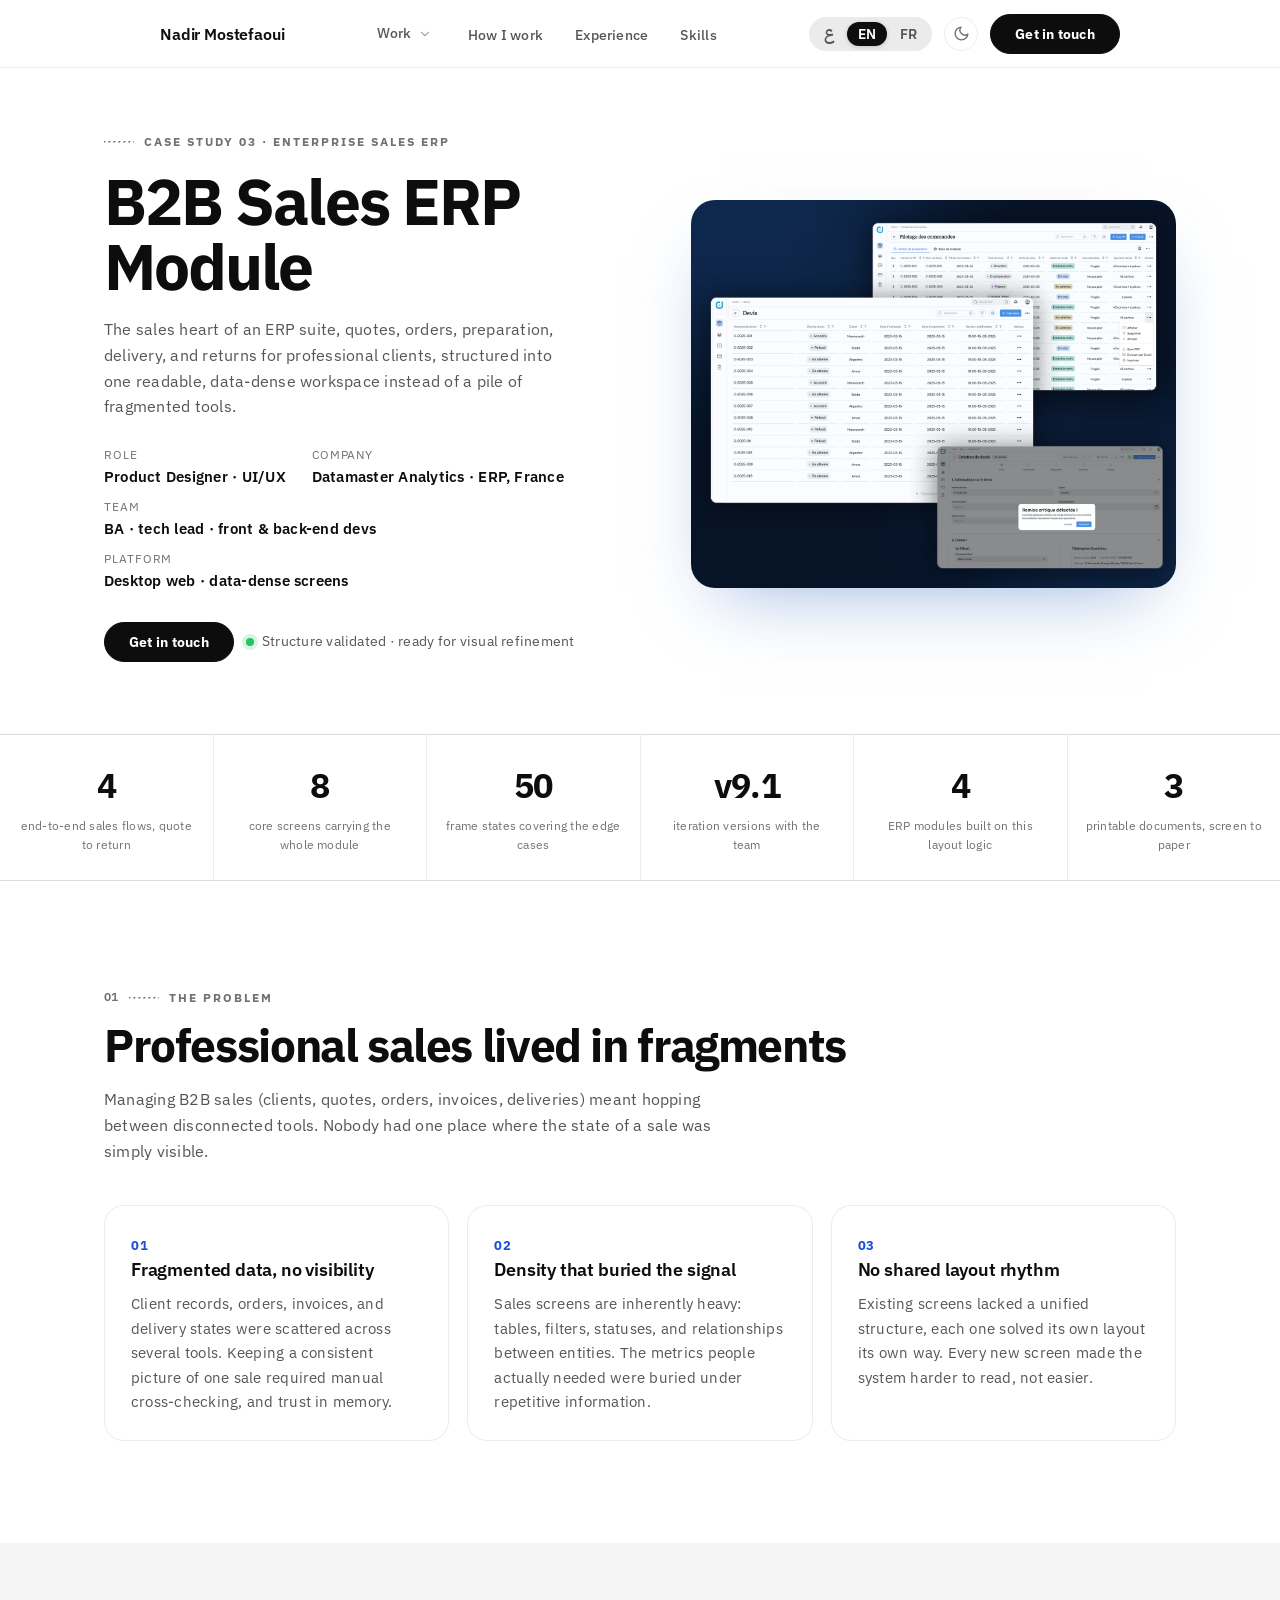
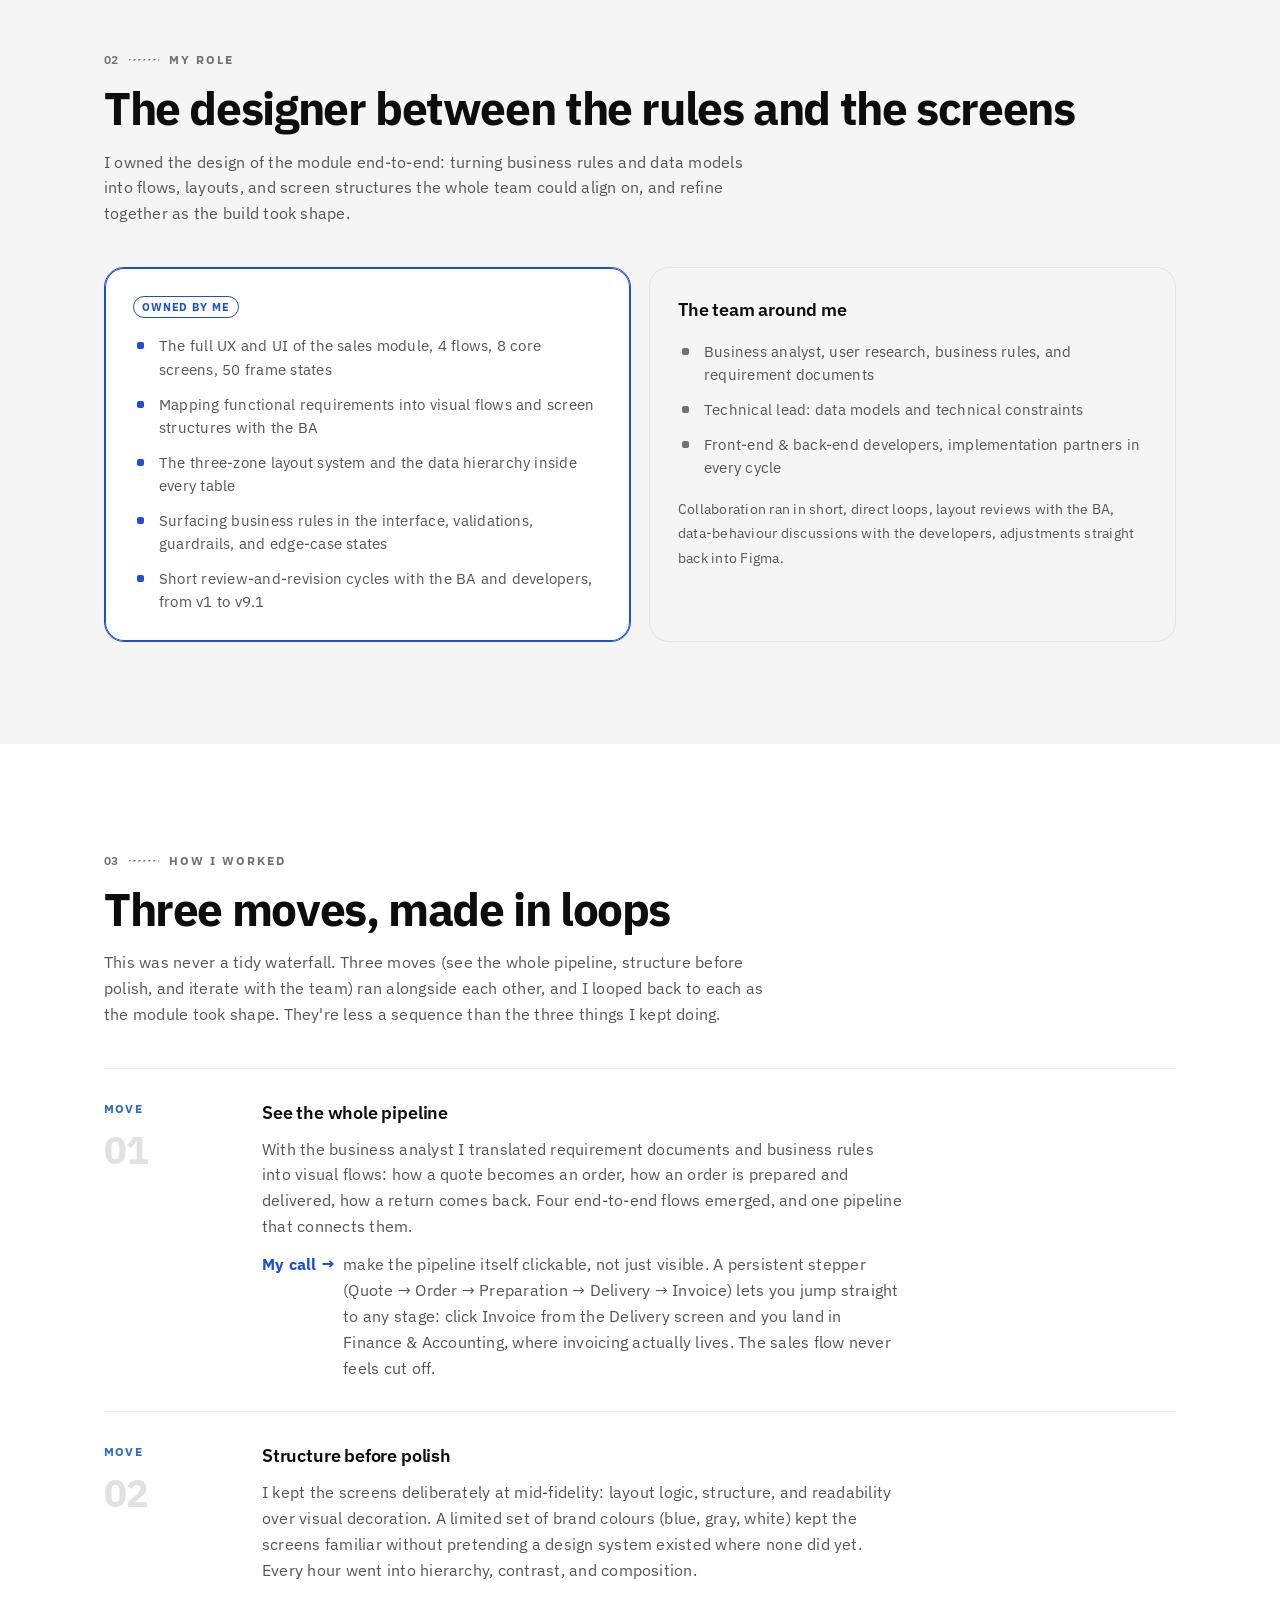
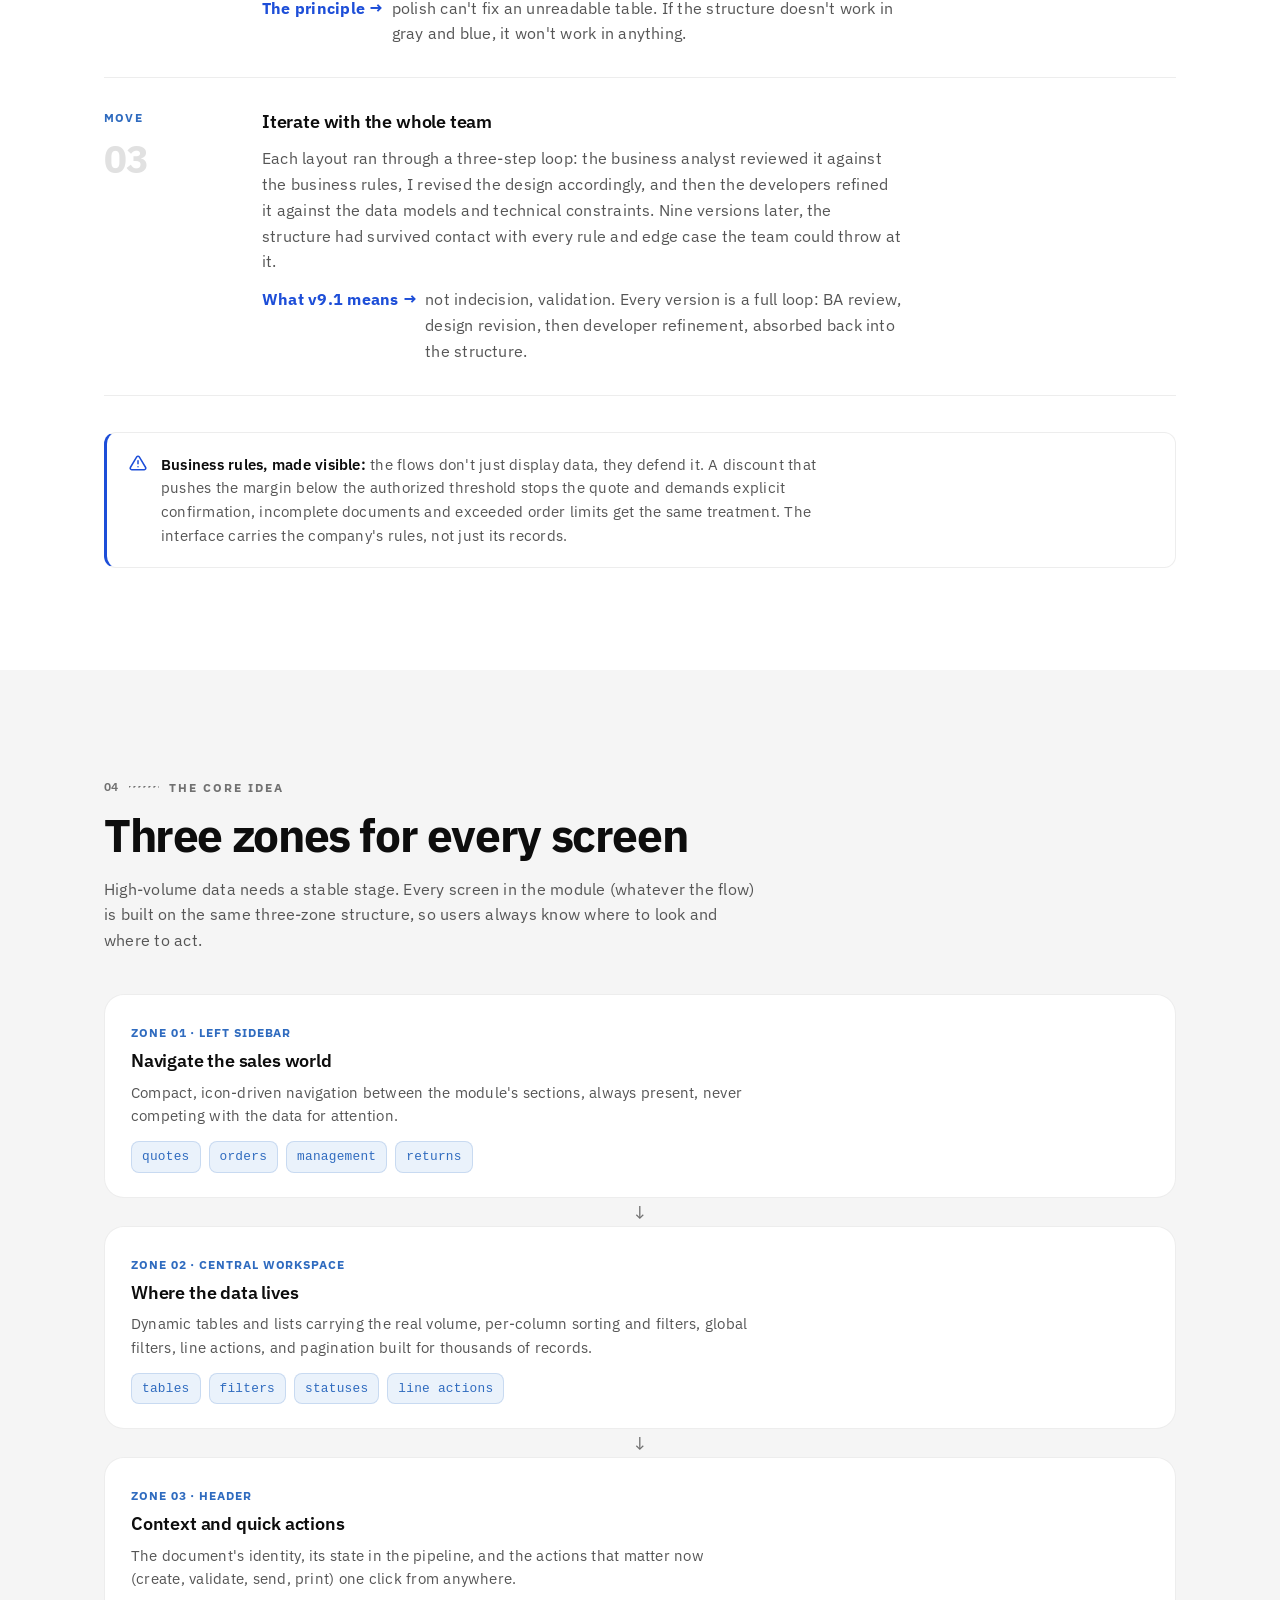
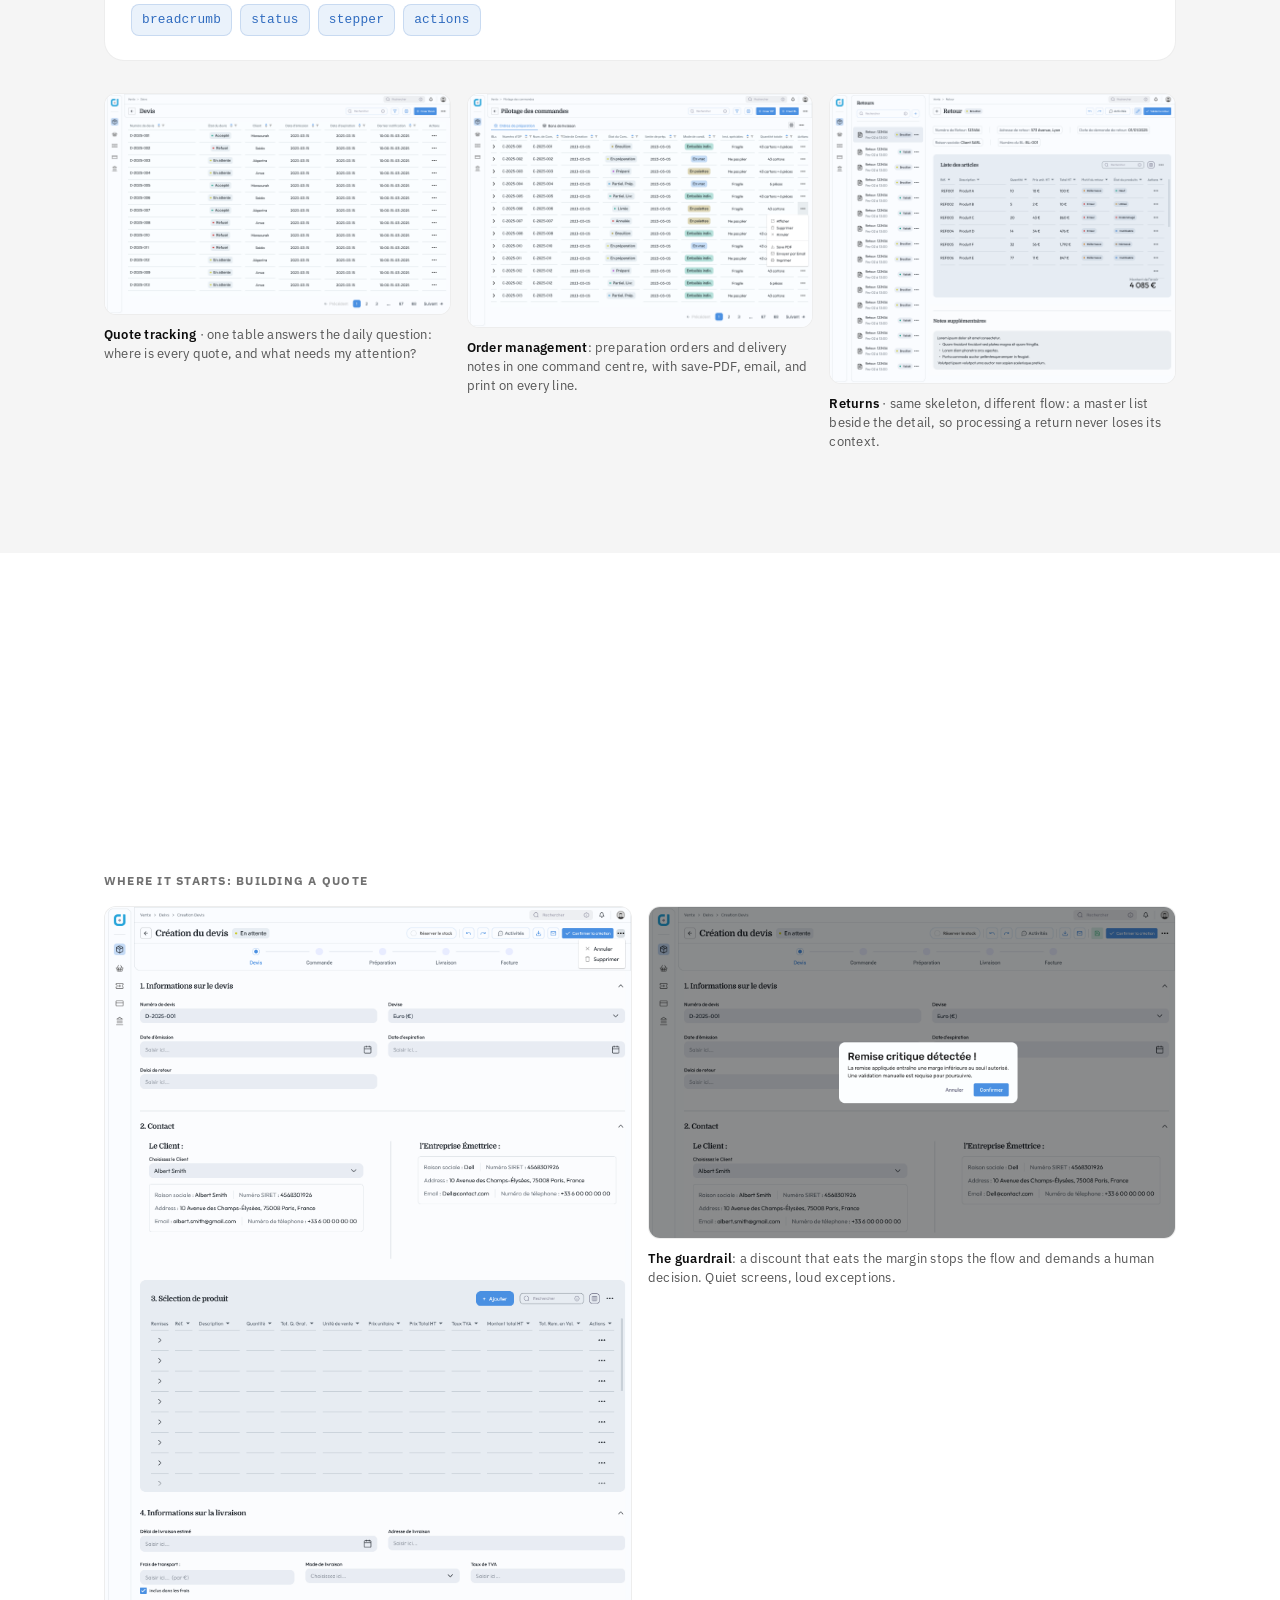
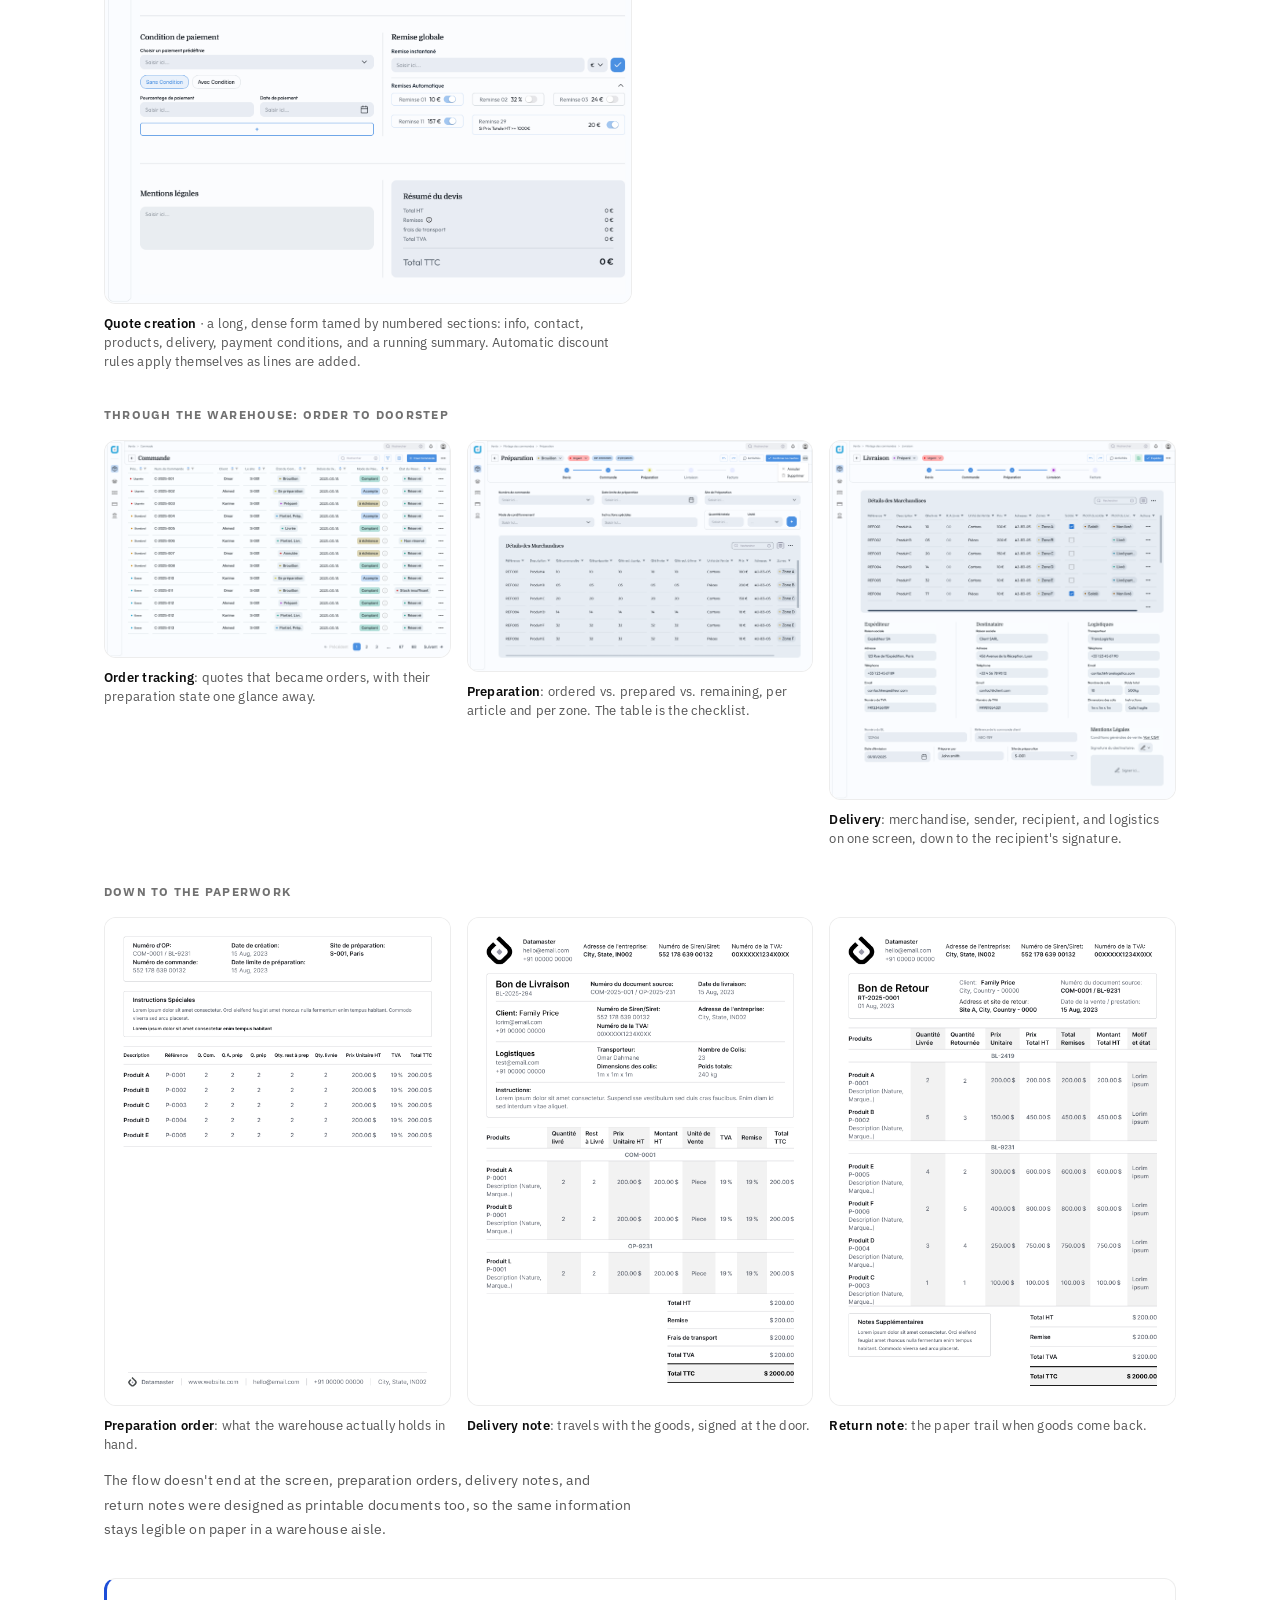
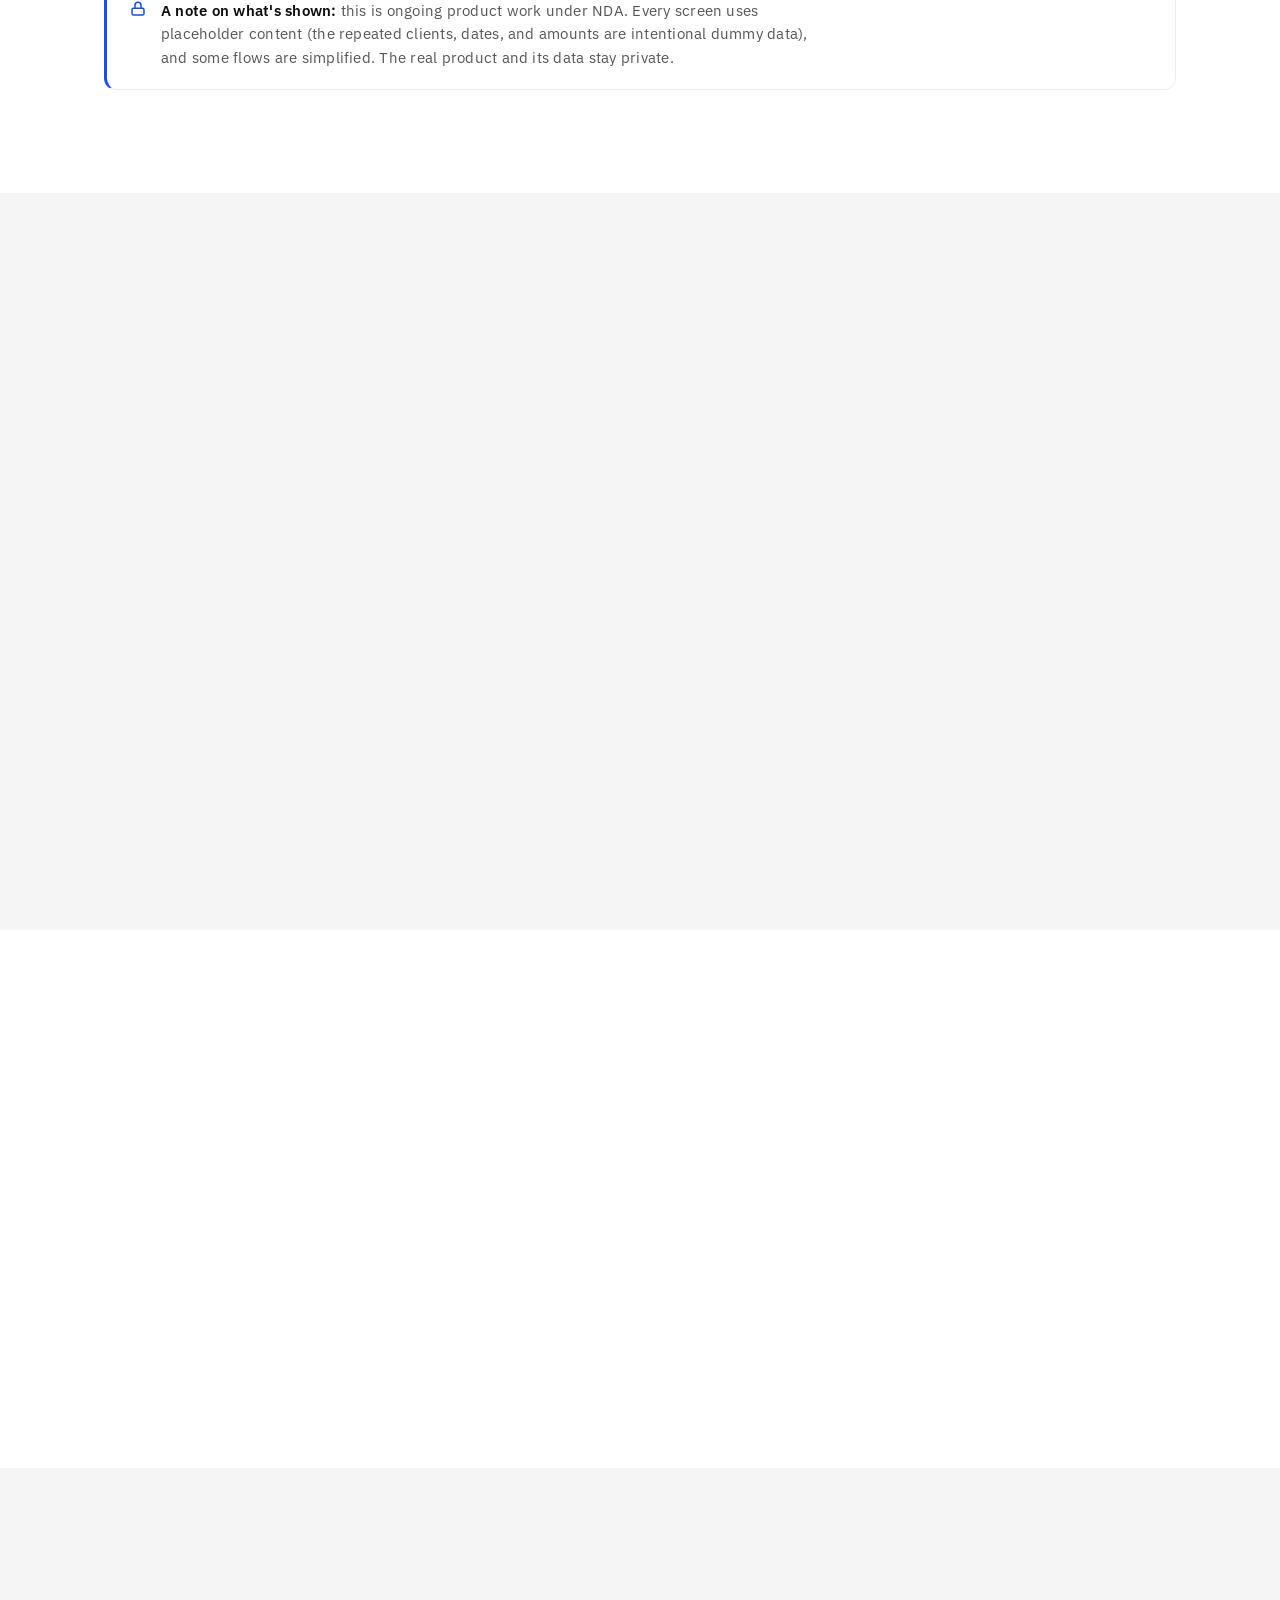
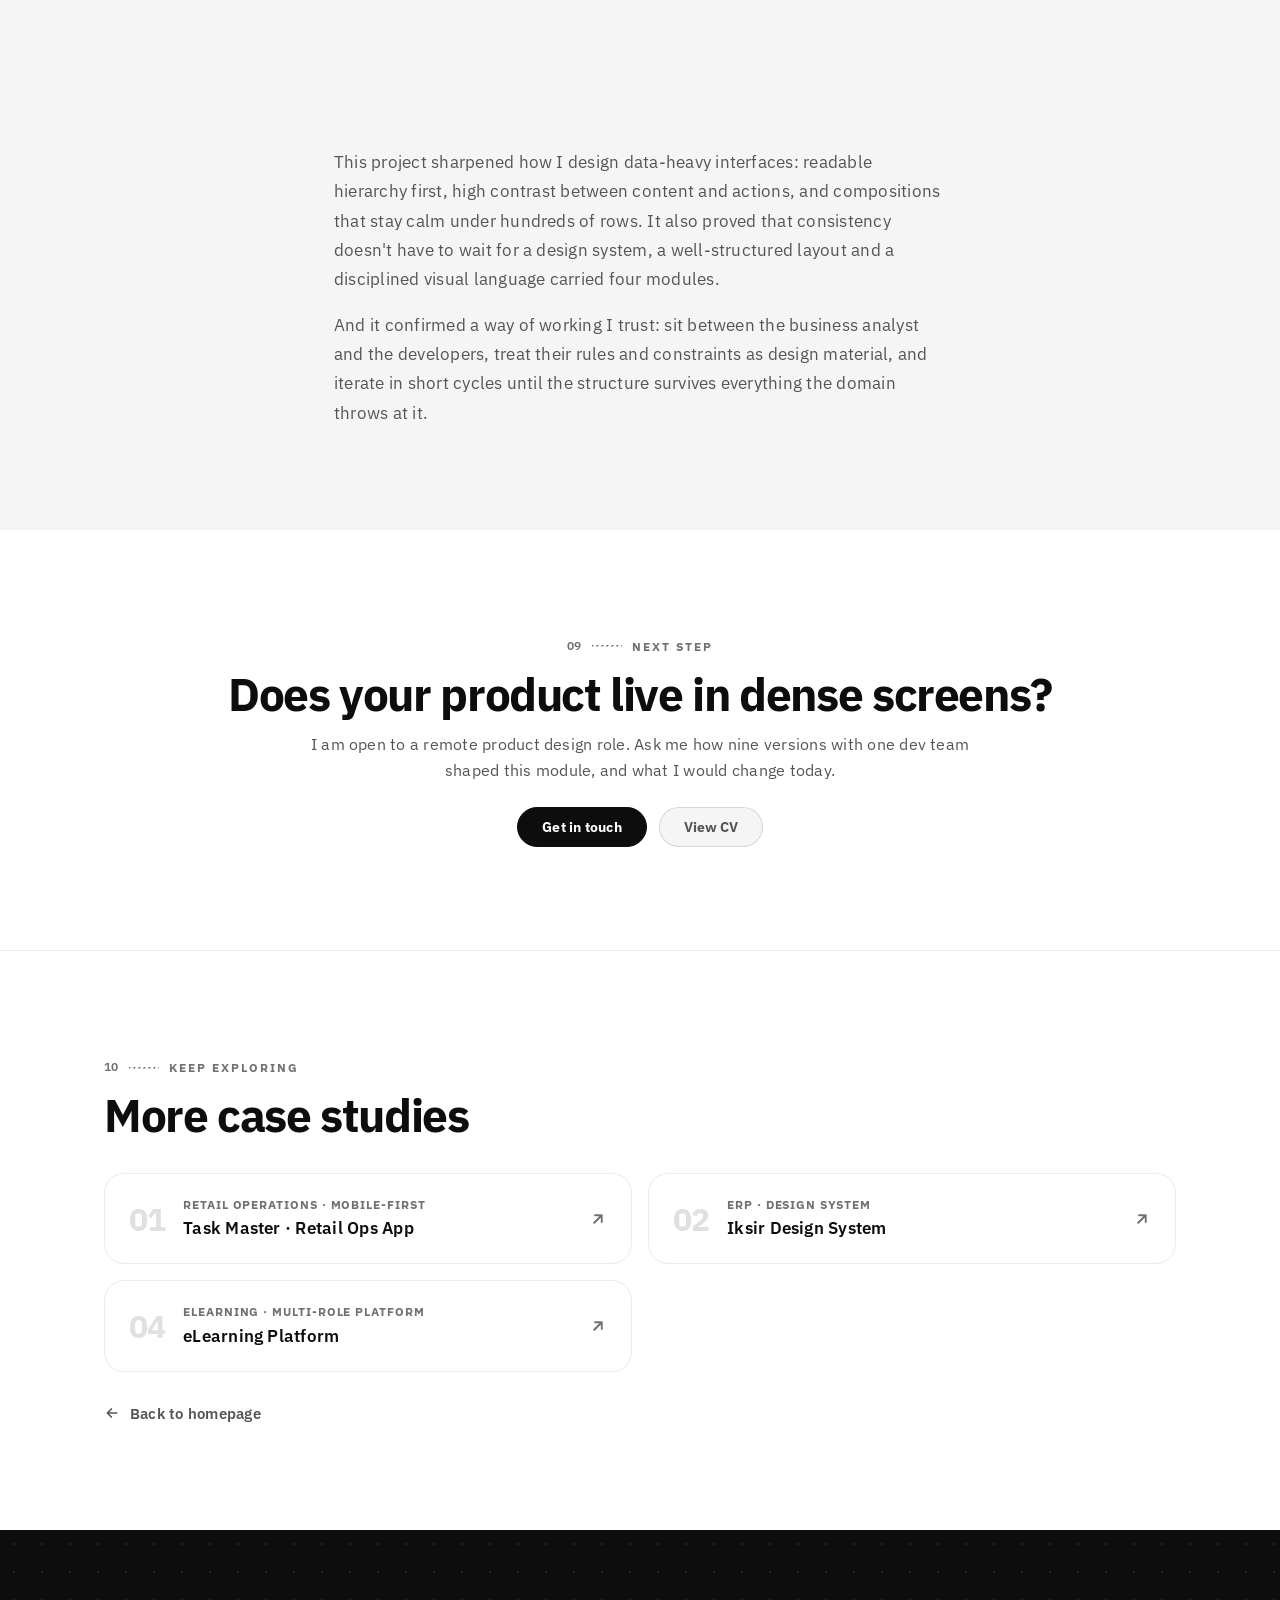
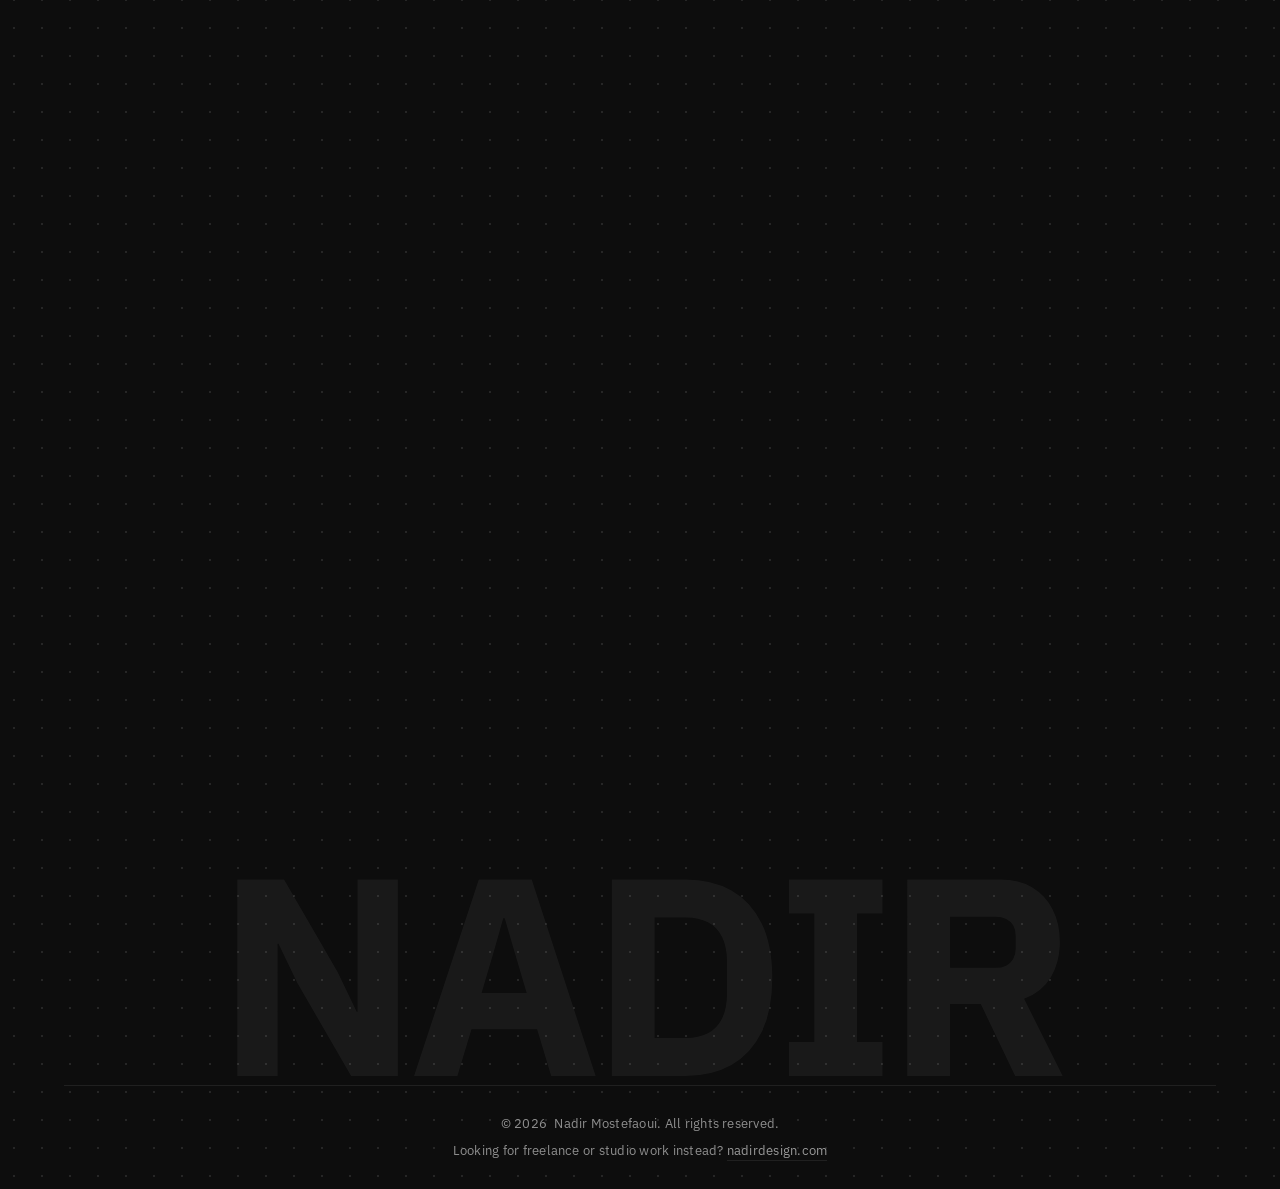
==== commit e13a04ac: "Light table visual system, mirrored from nadirdesign.com Page-wide dot grid, section annotations, se" ====
--- a/case-studies/b2b-sales-erp.html
+++ b/case-studies/b2b-sales-erp.html
@@ -84,9 +84,6 @@
 </head>
 <body>
 
-  <!-- Custom cursor (desktop only) -->
-  <div id="cursor-dot"  aria-hidden="true"></div>
-  <div id="cursor-ring" aria-hidden="true"></div>
 
   <!-- ══════════════════════ NAVBAR ══════════════════════ -->
   <header>
@@ -740,37 +737,12 @@
   <script src="../js/i18n.jobs.js"></script>
   <script src="../js/i18n.js"></script>
   <script src="../js/footer.js"></script>
+  <script src="../js/cursor.js"></script>
   <script src="../js/cv.js"></script>
   <script src="../js/case-study.js"></script>
 
-  <!-- Subpage chrome: cursor, navbar, back-to-top -->
+  <!-- Subpage chrome: navbar, back-to-top -->
   <script>
-    /* Custom cursor */
-    (function () {
-      if (!window.matchMedia('(pointer: fine)').matches) return;
-      const dot = document.getElementById('cursor-dot');
-      const ring = document.getElementById('cursor-ring');
-      if (!dot || !ring) return;
-      let mouseX = 0, mouseY = 0, ringX = 0, ringY = 0, shown = false;
-      const SPRING = 0.10;
-      document.addEventListener('mousemove', e => {
-        mouseX = e.clientX; mouseY = e.clientY;
-        if (!shown) { shown = true; dot.classList.add('cur-visible'); ring.classList.add('cur-visible'); }
-        dot.style.left = mouseX + 'px'; dot.style.top = mouseY + 'px';
-      }, { passive: true });
-      (function animate() {
-        ringX += (mouseX - ringX) * SPRING; ringY += (mouseY - ringY) * SPRING;
-        ring.style.left = ringX + 'px'; ring.style.top = ringY + 'px';
-        requestAnimationFrame(animate);
-      })();
-      document.querySelectorAll('a, button, [role="button"]').forEach(el => {
-        el.addEventListener('mouseenter', () => { dot.classList.add('cur-hover'); ring.classList.add('cur-hover'); });
-        el.addEventListener('mouseleave', () => { dot.classList.remove('cur-hover'); ring.classList.remove('cur-hover'); });
-      });
-      document.addEventListener('mouseleave', () => { dot.classList.remove('cur-visible'); ring.classList.remove('cur-visible'); });
-      document.addEventListener('mouseenter', () => { if (shown) { dot.classList.add('cur-visible'); ring.classList.add('cur-visible'); } });
-    })();
-
     /* Navbar: compact on scroll + mobile menu (logo navigates home normally) */
     (function () {
       const navbar = document.getElementById('navbar');
--- a/css/style.css
+++ b/css/style.css
@@ -482,56 +482,73 @@
 }
 
 /* ============================================================
-   CUSTOM CURSOR  (pointer: fine / mouse devices only)
-   mix-blend-mode: difference = auto-inverts on any bg, zero mode logic
+   CURSOR — a collaborator in the design file
+   ------------------------------------------------------------
+   The arrow is drawn by the operating system: a custom image set
+   with `cursor`, not a page element chasing the mouse. That is
+   what makes it impossible to lag. The previous dot-and-ring was
+   two elements moved by script, the ring covering only 10% of
+   the remaining distance each frame, and visitors read the
+   catch-up as the site being slow.
+
+   Two resolutions through image-set so it stays sharp on
+   Retina; the plain url() line first is the fallback for any
+   browser that does not take image-set in `cursor`, since an
+   unsupported declaration is simply dropped. Hotspot at the tip.
+
+   Every other cursor on the site — the hand on buttons, zoom-in
+   on case-study media, not-allowed on a disabled control, the
+   caret in form fields — had been silenced by the old
+   `cursor: none !important` and now works again as designed.
+
+   The tag that rides beside the arrow is js/cursor.js.
    ============================================================ */
-@media (pointer: fine) {
-  *, *::before, *::after { cursor: none !important; }
-  input, textarea, select { cursor: text !important; }
-
-  #cursor-dot {
+@media (hover: hover) and (pointer: fine) {
+  html {
+    cursor: url("data:image/svg+xml,%3Csvg xmlns='http://www.w3.org/2000/svg' width='24' height='24' viewBox='0 0 24 24'%3E%3Cpath d='M4 3.2 L10.6 20.6 L13.1 13.1 L20.6 10.6 Z' fill='%231D4ED8' stroke='%23FFFFFF' stroke-width='1.7' stroke-linejoin='round'/%3E%3C/svg%3E") 4 3, auto;
+    cursor: -webkit-image-set(url("data:image/svg+xml,%3Csvg xmlns='http://www.w3.org/2000/svg' width='24' height='24' viewBox='0 0 24 24'%3E%3Cpath d='M4 3.2 L10.6 20.6 L13.1 13.1 L20.6 10.6 Z' fill='%231D4ED8' stroke='%23FFFFFF' stroke-width='1.7' stroke-linejoin='round'/%3E%3C/svg%3E") 1x, url("data:image/svg+xml,%3Csvg xmlns='http://www.w3.org/2000/svg' width='48' height='48' viewBox='0 0 24 24'%3E%3Cpath d='M4 3.2 L10.6 20.6 L13.1 13.1 L20.6 10.6 Z' fill='%231D4ED8' stroke='%23FFFFFF' stroke-width='1.7' stroke-linejoin='round'/%3E%3C/svg%3E") 2x) 4 3, auto;
+    cursor: image-set(url("data:image/svg+xml,%3Csvg xmlns='http://www.w3.org/2000/svg' width='24' height='24' viewBox='0 0 24 24'%3E%3Cpath d='M4 3.2 L10.6 20.6 L13.1 13.1 L20.6 10.6 Z' fill='%231D4ED8' stroke='%23FFFFFF' stroke-width='1.7' stroke-linejoin='round'/%3E%3C/svg%3E") 1x, url("data:image/svg+xml,%3Csvg xmlns='http://www.w3.org/2000/svg' width='48' height='48' viewBox='0 0 24 24'%3E%3Cpath d='M4 3.2 L10.6 20.6 L13.1 13.1 L20.6 10.6 Z' fill='%231D4ED8' stroke='%23FFFFFF' stroke-width='1.7' stroke-linejoin='round'/%3E%3C/svg%3E") 2x) 4 3, auto;
+  }
+  input, textarea, [contenteditable="true"] { cursor: text; }
+
+  /* These three asked for `default` only to avoid a hand on
+     something that is not clickable. Inherit gives them the new
+     arrow instead of the system's, for the same reason. */
+  html .skill-tag,
+  html .cs-chip,
+  html .cs-live-media.is-empty { cursor: inherit; }
+
+  #cursor-tag {
     position: fixed;
-    width: 5px; height: 5px;
-    background: #fff;
-    border-radius: 50%;
-    top: 0; left: 0;
-    transform: translate(-50%, -50%);
+    inset-block-start: 0;
+    left: 0;               /* physical on purpose: the arrow is not mirrored in RTL, so neither is its tag */
+    z-index: 10000;
+    padding: 3px 8px 4px;
+    /* The corner nearest the arrow stays sharp, like a collaborator's tag. */
+    border-radius: 2px 9px 9px 9px;
+    background: var(--accent-blue);
+    color: #FFFFFF;
+    font-size: 12px;
+    font-weight: 600;
+    line-height: 1.35;
+    letter-spacing: 0;
+    white-space: nowrap;
+    box-shadow: 0 2px 8px rgba(13, 13, 13, 0.18);
     pointer-events: none;
-    z-index: 9998;
-    mix-blend-mode: difference;
     opacity: 0;
-    transition: width  0.2s cubic-bezier(0.34, 1.56, 0.64, 1),
-                height 0.2s cubic-bezier(0.34, 1.56, 0.64, 1),
-                opacity 0.3s ease;
-  }
-  #cursor-ring {
-    position: fixed;
-    width: 36px; height: 36px;
-    border: 1.5px solid #fff;
-    border-radius: 50%;
-    top: 0; left: 0;
-    transform: translate(-50%, -50%);
-    pointer-events: none;
-    z-index: 9997;
-    mix-blend-mode: difference;
-    opacity: 0;
-    transition: width  0.4s cubic-bezier(0.34, 1.56, 0.64, 1),
-                height 0.4s cubic-bezier(0.34, 1.56, 0.64, 1),
-                opacity 0.3s ease;
-  }
-
-  #cursor-dot.cur-visible  { opacity: 1; }
-  #cursor-ring.cur-visible { opacity: 1; }
-
-  /* Hover: dot grows into a filled circle, ring expands.
-     Resize width/height directly instead of transform:scale() — scaling a
-     5px element up stretches an already-rasterized bitmap and blurs the
-     edges. Resizing lets the browser redraw it crisply at 20px. */
-  #cursor-dot.cur-hover  { width: 20px; height: 20px; }
-  #cursor-ring.cur-hover { width: 56px; height: 56px; }
-
-  .hero-pending #cursor-dot,
-  .hero-pending #cursor-ring { opacity: 0 !important; }
+    will-change: transform;
+  }
+  #cursor-tag.is-flip-x               { border-radius: 9px 2px 9px 9px; }
+  #cursor-tag.is-flip-y               { border-radius: 9px 9px 9px 2px; }
+  #cursor-tag.is-flip-x.is-flip-y     { border-radius: 9px 9px 2px 9px; }
+  #cursor-tag.is-on { opacity: 1; }
+
+  .hero-pending #cursor-tag { opacity: 0 !important; }
+}
+/* Fading only the tag's appearance, never its movement: position
+   is set directly on every pointer move and is never animated. */
+@media (hover: hover) and (pointer: fine) and (prefers-reduced-motion: no-preference) {
+  #cursor-tag { transition: opacity 120ms ease; }
 }
 
 /* ============================================================
@@ -540,19 +557,6 @@
    Right column: portrait photo card
    ============================================================ */
 
-/* ── Dot grid texture — pure CSS, works in both modes ── */
-.hero::before {
-  content: '';
-  position: absolute;
-  inset: 0;
-  background-image: radial-gradient(circle, rgba(0,0,0,0.13) 1px, transparent 1px);
-  background-size: 28px 28px;
-  pointer-events: none;
-  z-index: 0;
-}
-[data-theme="dark"] .hero::before {
-  background-image: radial-gradient(circle, rgba(255,255,255,0.10) 1px, transparent 1px);
-}
 
 /* Lift hero content above the dot grid */
 .hero > * { position: relative; z-index: 1; }
@@ -1780,17 +1784,6 @@
   position: relative;
   background-color: var(--bg-primary);
 }
-#insights::before {
-  content: '';
-  position: absolute;
-  inset: 0;
-  background-image: radial-gradient(circle, rgba(0, 0, 0, 0.13) 1px, transparent 1px);
-  background-size: 28px 28px;
-  pointer-events: none;
-}
-[data-theme="dark"] #insights::before {
-  background-image: radial-gradient(circle, rgba(255, 255, 255, 0.10) 1px, transparent 1px);
-}
 
 /* ============================================================
    EXPERIENCE SECTION
@@ -1803,18 +1796,6 @@
   position: relative;
   background-color: var(--bg-primary);
   padding: clamp(80px, 12vw, 160px) var(--container-pad);
-}
-.exp-section::before {
-  content: '';
-  position: absolute;
-  inset: 0;
-  background-image: radial-gradient(circle, rgba(0, 0, 0, 0.13) 1px, transparent 1px);
-  background-size: 28px 28px;
-  pointer-events: none;
-  z-index: 0;
-}
-[data-theme="dark"] .exp-section::before {
-  background-image: radial-gradient(circle, rgba(255, 255, 255, 0.10) 1px, transparent 1px);
 }
 
 .exp-container {
@@ -2422,18 +2403,6 @@
   position: relative;
   background-color: var(--bg-primary);
   padding: clamp(80px, 12vw, 160px) var(--container-pad);
-}
-.work-section::before {
-  content: '';
-  position: absolute;
-  inset: 0;
-  background-image: radial-gradient(circle, rgba(0, 0, 0, 0.13) 1px, transparent 1px);
-  background-size: 28px 28px;
-  pointer-events: none;
-  z-index: 0;
-}
-[data-theme="dark"] .work-section::before {
-  background-image: radial-gradient(circle, rgba(255, 255, 255, 0.10) 1px, transparent 1px);
 }
 
 .work-container {
@@ -2955,18 +2924,6 @@
   background-color: var(--bg-primary);
   padding: clamp(80px, 12vw, 160px) var(--container-pad);
 }
-.services-section::before {
-  content: '';
-  position: absolute;
-  inset: 0;
-  background-image: radial-gradient(circle, rgba(0, 0, 0, 0.13) 1px, transparent 1px);
-  background-size: 28px 28px;
-  pointer-events: none;
-  z-index: 0;
-}
-[data-theme="dark"] .services-section::before {
-  background-image: radial-gradient(circle, rgba(255, 255, 255, 0.10) 1px, transparent 1px);
-}
 
 .services-container {
   position: relative;
@@ -2976,6 +2933,64 @@
   display: flex;
   flex-direction: column;
   gap: clamp(36px, 4.5vw, 56px);
+}
+
+/* ── The opening offer: the free one-flow look ──
+   B&OS v5.1 §15 + §20. The free look is the opening offer, so it sits ABOVE the
+   three services rather than inside them, and its cap is stated in public: a cap
+   stated on the page is a cap that never has to be defended in a conversation.
+   Deliberately NOT a fourth card. A wide two-column band reads as an invitation
+   rather than a tier, and it carries the accent hairline that used to mark the
+   Product Audit card, because the entry point moved here. */
+.svc-look {
+  display: grid;
+  grid-template-columns: 1fr auto;
+  gap: clamp(22px, 3vw, 48px);
+  align-items: center;
+  padding: clamp(26px, 3vw, 40px);
+  background-color: var(--bg-secondary);
+  border: 1px solid var(--border-default);
+  border-block-start: 2px solid var(--accent-blue);
+  border-radius: 20px;
+}
+.svc-look-text { min-inline-size: 0; }
+.svc-look-head {
+  display: flex;
+  align-items: center;
+  gap: 10px;
+  margin-block-end: 12px;
+}
+.svc-look-label {
+  font-size: 11px;
+  font-weight: 600;
+  letter-spacing: 0.12em;
+  text-transform: uppercase;
+  color: var(--text-tertiary);
+}
+/* Arabic script never carries Latin-style tracking or forced casing. */
+[dir="rtl"] .svc-look-label { letter-spacing: 0; text-transform: none; }
+.svc-look-title {
+  margin: 0 0 10px;
+  font-size: clamp(22px, 2.6vw, 30px);
+  font-weight: 600;
+  line-height: 1.3;
+  color: var(--text-primary);
+}
+.svc-look-body {
+  margin: 0;
+  max-width: 62ch;
+  font-size: 15px;
+  line-height: 1.7;
+  color: var(--text-secondary);
+}
+.svc-look-aside {
+  display: flex;
+  flex-direction: column;
+  align-items: flex-start;
+  gap: clamp(16px, 2vw, 22px);
+}
+@media (max-width: 900px) {
+  .svc-look { grid-template-columns: 1fr; align-items: start; }
 }
 
 /* ── The three cards ── */
@@ -3255,18 +3270,6 @@
   position: relative;
   background-color: var(--bg-primary);
   padding: clamp(80px, 12vw, 160px) var(--container-pad);
-}
-.skills-section::before {
-  content: '';
-  position: absolute;
-  inset: 0;
-  background-image: radial-gradient(circle, rgba(0, 0, 0, 0.13) 1px, transparent 1px);
-  background-size: 28px 28px;
-  pointer-events: none;
-  z-index: 0;
-}
-[data-theme="dark"] .skills-section::before {
-  background-image: radial-gradient(circle, rgba(255, 255, 255, 0.10) 1px, transparent 1px);
 }
 
 .skills-container {
@@ -3434,18 +3437,6 @@
   position: relative;
   background-color: var(--bg-primary);
   padding: clamp(80px, 12vw, 160px) var(--container-pad);
-}
-.studio-section::before {
-  content: '';
-  position: absolute;
-  inset: 0;
-  background-image: radial-gradient(circle, rgba(0, 0, 0, 0.13) 1px, transparent 1px);
-  background-size: 28px 28px;
-  pointer-events: none;
-  z-index: 0;
-}
-[data-theme="dark"] .studio-section::before {
-  background-image: radial-gradient(circle, rgba(255, 255, 255, 0.10) 1px, transparent 1px);
 }
 
 .studio-container {
@@ -4525,3 +4516,751 @@
   .scroll-cue__dot { animation: none; top: 50%; margin-top: -2px; }
   .scroll-cue { transition: opacity 0.3s ease; }
 }
+
+/* ════════════════════════════════════════════════════════════
+   THE LIGHT TABLE                                   2026-10-16
+   ────────────────────────────────────────────────────────────
+   Landing page only. Every selector in this block is an
+   index.html class, so the three case studies and the shared
+   footer are untouched by construction, not by luck.
+
+   One idea runs through all of it: the page is a drafting sheet
+   under a light table. The field is the sheet. Cards are
+   specimens laid on it. Accent blue is the beam, and it only
+   ever falls on the one thing currently in focus — which is
+   rule 3 of the carousel language, promoted from the
+   illustrations to the page itself.
+   ════════════════════════════════════════════════════════════ */
+
+/* ── Depth scale ─────────────────────────────────────────────
+   Cards used to cast nothing until hover, so the lift came from
+   nowhere. They now rest with a shadow and deepen into the lift.
+   The inset top line is the sheet's own thickness: 1px of
+   highlight on the lit edge is what makes a card read as an
+   object rather than a rectangle of colour.                   */
+:root {
+  --card-edge:   inset 0 1px 0 rgba(255, 255, 255, 0.9);
+  --card-rest:   0 1px 2px rgba(0, 0, 0, 0.04), 0 10px 26px -14px rgba(0, 0, 0, 0.14);
+  --card-lift:   0 2px 5px rgba(0, 0, 0, 0.05), 0 26px 52px -20px rgba(0, 0, 0, 0.22);
+  --lt-beam:     rgba(59, 130, 246, 0.10);
+  --lt-pool:     rgba(59, 130, 246, 0.07);
+  --field-ink:   rgba(0, 0, 0, 0.13);
+  --ease-settle: cubic-bezier(0.22, 1, 0.36, 1);
+}
+[data-theme="dark"] {
+  --card-edge:   inset 0 1px 0 rgba(255, 255, 255, 0.055);
+  --card-rest:   0 1px 2px rgba(0, 0, 0, 0.30), 0 10px 26px -14px rgba(0, 0, 0, 0.55);
+  --card-lift:   0 2px 5px rgba(0, 0, 0, 0.35), 0 26px 52px -20px rgba(0, 0, 0, 0.75);
+  --lt-beam:     rgba(59, 130, 246, 0.14);
+  --lt-pool:     rgba(59, 130, 246, 0.10);
+  --field-ink:   rgba(255, 255, 255, 0.10);
+}
+
+/* ── 1. The field ────────────────────────────────────────────
+   One layer in place of the seven identical per-section dot
+   grids that used to be printed down the page. It spans the
+   whole document rather than the viewport, so it scrolls with
+   the page exactly as the old per-section grids did, and the
+   floating work below can be placed anywhere down its height.
+
+   The page background itself is unchanged: --bg-primary on
+   <body>, which the sections now let through instead of each
+   repainting it.                                              */
+body { position: relative; }
+
+.page-field {
+  position: absolute;
+  inset: 0;
+  z-index: -1;
+  overflow: hidden;
+  pointer-events: none;
+}
+.pf-grid {
+  position: absolute;
+  inset: 0;
+  background-image: radial-gradient(circle, var(--field-ink) 1px, transparent 1px);
+  background-size: 28px 28px;
+}
+
+.hero,
+.work-section,
+.services-section,
+.studio-section,
+.exp-section,
+.skills-section,
+#insights { background-color: transparent; }
+
+/* ── 2. The drawings behind the page ─────────────────────────
+   Four annotations, one in the top band of each section it
+   belongs to: a dimension line over the work, the five phases
+   over the studio, a ruler over the experience, an alignment
+   guide over the skills.
+
+   They live in the section padding, a band 80 to 160px tall
+   that exists at every window width, and they are built in HTML
+   and CSS rather than SVG so they stretch to whatever the
+   content column currently is. Anchored to their section rather
+   than to a percentage of the page, so Arabic, French and
+   English — three different page heights — all place them in
+   the same spot relative to real content.
+
+   The side margins are deliberately left empty. Drawings were
+   tried there and taken out on review (23 Oct): the margin is
+   where the eye rests, and anything in it competes with the
+   content instead of annotating it.                          */
+
+/* Distance from the window edge to the edge of the text column,
+   at any width. Below 1200px the container runs out and the
+   section's own padding takes over, which is what the max()
+   picks up. Everything below is positioned against this, so the
+   whole system tracks the layout instead of guessing at it.  */
+:root {
+  --safe: max(var(--container-pad), calc((100vw - var(--container-max)) / 2));
+}
+
+.pf-frag {
+  position: absolute;
+  z-index: 0;
+  color: var(--text-primary);
+  opacity: 0.22;
+  pointer-events: none;
+}
+[data-theme="dark"] .pf-frag { opacity: 0.26; }
+/* .hero lifts every direct child to z-index 1; the drawings are
+   the exception, they belong under the content. */
+.hero > .pf-frag { position: absolute; z-index: 0; }
+
+.pf-mono {
+  font-family: ui-monospace, SFMono-Regular, Menlo, Consolas, monospace;
+  font-size: 11.5px;
+  font-weight: 500;
+  letter-spacing: 0.05em;
+  white-space: nowrap;
+  /* Machine labels: token names, pixel values. Left to the page's
+     own direction Arabic reorders the leading dashes and
+     "--container-max" renders as "container-max--".
+
+     `plaintext` rather than `direction: ltr`, on purpose. Setting
+     direction here would also change how this element resolves its
+     OWN logical properties: inset-inline-start would start meaning
+     "left" inside an RTL page, and every label would sit on the
+     wrong side of its drawing. plaintext takes the base direction
+     from the first strong character in the text, which is Latin in
+     all of these, and leaves `direction` alone — so the text orders
+     correctly and the positioning still mirrors. */
+  unicode-bidi: plaintext;
+}
+[dir="rtl"] .pf-mono { letter-spacing: 0; }
+
+/* ── Band: spans the content column ────────────────────────── */
+.pf-band { inset-inline: var(--safe); }
+
+/* A dimension line measuring the column it sits above. */
+.pf-dim { display: flex; align-items: center; gap: 14px; }
+.pf-dim-line {
+  position: relative;
+  flex: 1;
+  block-size: 1px;
+  background: currentColor;
+}
+.pf-dim-line::after {
+  content: '';
+  position: absolute;
+  inset-block: -7px;
+  inline-size: 1px;
+  background: currentColor;
+}
+.pf-dim-line:first-child::after  { inset-inline-start: 0; }
+.pf-dim-line:last-child::after   { inset-inline-end: 0; }
+
+/* A ruler: minor ticks every 16px, major every 80, drawn as two
+   repeating gradients so it is exact at any column width. */
+.pf-ruler {
+  block-size: 16px;
+  border-block-end: 1px solid currentColor;
+  background-repeat: repeat-x;
+  background-position: bottom left;
+  background-image:
+    repeating-linear-gradient(to right, currentColor 0 1px, transparent 1px 80px),
+    repeating-linear-gradient(to right, currentColor 0 1px, transparent 1px 16px);
+  background-size: 80px 13px, 16px 6px;
+}
+/* A ruler measures from where reading starts. Left as-is the tick
+   phase would run from the left edge in Arabic too, so the major
+   marks would land at arbitrary distances from the origin and the
+   remainder would fall at the start of the line instead of its end. */
+[dir="rtl"] .pf-ruler {
+  background-position: bottom right;
+  background-image:
+    repeating-linear-gradient(to left, currentColor 0 1px, transparent 1px 80px),
+    repeating-linear-gradient(to left, currentColor 0 1px, transparent 1px 16px);
+}
+
+/* The five phases, spaced across the column. */
+.pf-rail { display: flex; flex-direction: column; gap: 10px; }
+.pf-rail-line {
+  position: relative;
+  display: flex;
+  align-items: center;
+  justify-content: space-between;
+  block-size: 20px;
+}
+.pf-rail-line::before {
+  content: '';
+  position: absolute;
+  inset-inline: 10px;
+  block-size: 1px;
+  background: currentColor;
+  opacity: 0.6;
+}
+.pf-rail-line b {
+  position: relative;
+  inline-size: 18px;
+  block-size: 18px;
+  border: 1.5px solid currentColor;
+  border-radius: 50%;
+  background: var(--bg-primary);
+}
+.pf-rail-line b.is-on {
+  border-color: transparent;
+  background: var(--accent-blue);
+}
+
+/* An alignment guide, edge to edge. */
+.pf-guide { inset-inline: 0; block-size: 0; border-block-start: 1px dashed var(--accent-blue); }
+.pf-guide .pf-mono {
+  position: absolute;
+  inset-block-start: 7px;
+  inset-inline-start: var(--safe);
+  color: var(--accent-blue);
+}
+
+/* ── Where each one sits ───────────────────────────────────── */
+/* Band drawings sit inside a section's top or bottom padding,
+   which is clamp(80px, 12vw, 160px) — so an offset in the 30s
+   is clear of the heading at every width. */
+/* One annotation per section, each in that section's top band.
+   The rail used to sit in the studio's BOTTOM band, which put it
+   about 95px above the experience ruler — two technical strips
+   stacked in the same gap, reading as clutter rather than as a
+   system. One per section gives the page a rhythm instead. */
+.pf-at-work-top     { inset-block-start: 34px; }
+.pf-at-studio-top   { inset-block-start: 36px; }
+.pf-at-exp-top      { inset-block-start: 32px; }
+.pf-at-skills-top   { inset-block-start: 40px; }
+
+/* ── Narrow windows ────────────────────────────────────────── */
+/* The rail needs width to make sense: five phases crushed into
+   320px read as a broken component, not a drawing. The three
+   that stretch cleanly stay. */
+@media (max-width: 760px) {
+  .pf-rail { display: none; }
+  .pf-frag { opacity: 0.16; }
+  .pf-ruler { block-size: 12px; background-size: 60px 10px, 12px 5px; }
+}
+
+/* ── 4. Edge and depth ───────────────────────────────────────  */
+.work-panels,
+.svc-card,
+.skill-card {
+  position: relative;
+  box-shadow: var(--card-edge), var(--card-rest);
+  transition: transform 300ms var(--ease-settle),
+              box-shadow 300ms ease,
+              border-color 300ms ease;
+}
+.svc-card:hover,
+.skill-card:hover,
+[data-theme="dark"] .svc-card:hover,
+[data-theme="dark"] .skill-card:hover {
+  transform: translateY(-4px);
+  box-shadow: var(--card-edge), var(--card-lift);
+}
+/* The work panel is large and already carries the page's
+   heaviest content, so it lifts half as far. */
+.work-panels { box-shadow: var(--card-edge), var(--card-rest), var(--card-rest); }
+.work-panels:hover,
+[data-theme="dark"] .work-panels:hover {
+  box-shadow: var(--card-edge), var(--card-lift), var(--card-rest);
+}
+
+/* ── 5. The beam ─────────────────────────────────────────────
+   A single cursor-tracked light, shared by all three card types.
+   This used to exist only on the skills grid, with its own copy
+   of the mousemove handler; js/skills.js no longer carries one
+   and js/field.js drives every card from one place.           */
+.work-panels::before,
+.svc-card::before,
+.skill-card::before {
+  content: '';
+  position: absolute;
+  inset: 0;
+  border-radius: inherit;
+  background: radial-gradient(420px circle at var(--lt-x, 50%) var(--lt-y, 50%),
+              var(--lt-beam), transparent 58%);
+  opacity: 0;
+  transition: opacity 400ms ease;
+  pointer-events: none;
+  z-index: 0;
+}
+.work-panels:hover::before,
+.svc-card:hover::before,
+.skill-card:hover::before { opacity: 1; }
+
+/* Lift card content above the beam. .work-panel already carries
+   its own z-index:1, this covers the service cards. */
+.svc-card > * { position: relative; z-index: 1; }
+
+/* ── 7. The corner chip ──────────────────────────────────────
+   The sticker, made out of something the card already said
+   rather than something new. Two elements that were already
+   there get lifted to the corner and set a few degrees off
+   square, which is what reads as applied rather than printed:
+
+     .work-panel-tag   the project's domain (was a blue text row)
+     .svc-idx          the service's index  (was inline in the header)
+
+   No new copy, no new i18n keys and nothing invented — each
+   chip says exactly what that element already said, and the
+   card face loses a row in the bargain.
+
+   The lean flips with the script, so the Arabic chip tilts the
+   other way and the two are mirror images rather than twins. */
+.work-panels {
+  --panels-pad-b: 48px;
+  --panels-pad-i: 48px;
+  /* Was hidden to contain the ghost numeral. Nothing actually
+     reaches the edge (the numeral sits 38px inside the padding
+     box), and the chip has to overhang, so this is now visible.
+     Checked in a browser: no child paints outside the card. */
+  overflow: visible;
+}
+@media (max-width: 900px) {
+  .work-panels { --panels-pad-b: 28px; --panels-pad-i: 24px; }
+}
+
+.work-panel-tag,
+.svc-idx,
+.expa-num {
+  position: absolute;
+  z-index: 3;
+  display: inline-flex;
+  align-items: center;
+  padding: 4px 10px;
+  border: 1px solid var(--border-default);
+  border-radius: var(--radius-xs);
+  background-color: var(--bg-secondary);
+  box-shadow: 0 2px 6px rgba(0, 0, 0, 0.08);
+  /* The system mono stack, not a webfont. Machine labels are
+     already set this way in .cs-code, and four corner chips do
+     not justify loading a fifth face. */
+  font-family: ui-monospace, SFMono-Regular, Menlo, Consolas, monospace;
+  font-size: 10.5px;
+  font-weight: 600;
+  line-height: 1.5;
+  letter-spacing: 0.08em;
+  white-space: nowrap;
+  transform: rotate(-3.5deg);
+  transform-origin: center;
+}
+[dir="rtl"] .work-panel-tag,
+[dir="rtl"] .svc-idx,
+[dir="rtl"] .expa-num {
+  letter-spacing: 0;          /* Arabic never carries Latin tracking */
+  transform: rotate(3.5deg);
+}
+[data-theme="dark"] .work-panel-tag,
+[data-theme="dark"] .svc-idx,
+[data-theme="dark"] .expa-num { box-shadow: 0 2px 8px rgba(0, 0, 0, 0.5); }
+
+/* Offsets are measured off the panel's own padding, so the chip
+   stays pinned to the card's corner when the padding changes at
+   the 900px breakpoint. */
+.work-panel-tag {
+  inset-block-start:  calc((var(--panels-pad-b) + 11px) * -1);
+  inset-inline-start: calc((var(--panels-pad-i) - 24px) * -1);
+  color: var(--accent-blue);
+  border-color: rgba(29, 78, 216, 0.3);
+}
+/* The NDA line kept the end of this row; with the tag gone it
+   would have slid to the start. */
+.work-panel-top { justify-content: flex-end; }
+
+.svc-idx {
+  inset-block-start:  calc((clamp(22px, 2.4vw, 30px) + 11px) * -1);
+  inset-inline-start: calc((clamp(22px, 2.4vw, 30px) - 20px) * -1);
+  color: var(--text-tertiary);
+}
+/* Cards 02 and 03 carry no badge, so lifting the index out of
+   this row would have collapsed it and left their titles
+   sitting higher than card 01's. */
+.svc-top { min-block-size: 24px; }
+
+/* ── 8. The service figures ──────────────────────────────────
+   Three cards that used to be told apart only by reading them.
+   Each now carries one schematic, so Audit, Design and Design
+   System are distinguishable at a glance and before a word is
+   read:
+
+     01  a ranked issue list, the first one marked
+     02  a pipeline: sketch → wireframe → screen → handoff
+     03  three layers: tokens → components → documentation
+
+   Drawn, not illustrated. Every one is built from the same
+   primitives as the carousel library — hairline outlines, grey
+   bars standing in for text, one blue thing per drawing — in
+   the site's own tokens, so both themes come free and there is
+   no asset to export or let drift.
+
+   No text inside them, which is what lets the whole figure be
+   mirrored for RTL with a single transform instead of a
+   second, hand-drawn set.                                     */
+.svc-figure {
+  margin-block: 2px 18px;
+  padding: 14px 16px;
+  border: 1px solid var(--border-default);
+  border-radius: var(--radius-sm);
+  background-color: var(--bg-primary);
+  display: flex;
+  align-items: center;
+  justify-content: center;
+}
+[data-theme="dark"] .svc-figure { background-color: var(--bg-tertiary); }
+
+.svc-figure svg {
+  display: block;
+  inline-size: 100%;
+  max-inline-size: 240px;
+  block-size: auto;
+  color: var(--text-primary);
+}
+[dir="rtl"] .svc-figure svg { transform: scaleX(-1); }
+
+.sf-ink    { stroke: currentColor; fill: none; stroke-width: 1.25; opacity: 0.45; }
+.sf-rule   { stroke: currentColor; fill: none; stroke-width: 1;    opacity: 0.28; }
+.sf-bar    { fill: currentColor; opacity: 0.26; }
+.sf-bar--s { fill: currentColor; opacity: 0.45; }
+.sf-mark   { stroke: var(--accent-blue); fill: none; stroke-width: 1.25; }
+.sf-blue   { fill: var(--accent-blue); }
+
+/* The figure is decoration layered over the card's own beam, so
+   it needs the same lift the rest of the card content has. */
+.svc-figure { position: relative; z-index: 1; }
+
+/* ── 9. Selection on hover ───────────────────────────────────
+   The main cards answer the cursor the way a frame answers it in
+   Figma: a square selection box on the card's bounding box, a
+   handle at each corner, and the card's real size in a pill
+   underneath. Square on purpose, over rounded cards — that is
+   what a selection looks like, and it reads as "selected"
+   rather than as a second border.
+
+   Work panel and service cards only. The skill cards and the
+   experience rows clip their own overflow, so handles and the
+   size pill would be cut off; they keep their blue-border hover.
+
+   The element is built by js/field.js. It sits at z-index 0 so
+   the card's own content — the overhanging corner chip above
+   all — paints over the selection line instead of being crossed
+   by it. */
+:is(.work-panels, .svc-card) > .lt-sel {
+  position: absolute;
+  inset: 0;
+  z-index: 0;
+  border: 1px solid var(--accent-blue);
+  border-radius: 0;
+  pointer-events: none;
+  opacity: 0;
+}
+.lt-sel i {
+  position: absolute;
+  inline-size: 7px;
+  block-size: 7px;
+  background: var(--bg-primary);
+  border: 1px solid var(--accent-blue);
+}
+.lt-sel i:nth-child(1) { inset-block-start: -4px; inset-inline-start: -4px; }
+.lt-sel i:nth-child(2) { inset-block-start: -4px; inset-inline-end:   -4px; }
+.lt-sel i:nth-child(3) { inset-block-end:   -4px; inset-inline-start: -4px; }
+.lt-sel i:nth-child(4) { inset-block-end:   -4px; inset-inline-end:   -4px; }
+.lt-sel b {
+  position: absolute;
+  inset-block-start: calc(100% + 8px);
+  inset-inline: 0;
+  inline-size: max-content;
+  margin-inline: auto;
+  padding: 2px 6px;
+  border-radius: 3px;
+  background: var(--accent-blue);
+  color: #FFFFFF;
+  font-family: ui-monospace, SFMono-Regular, Menlo, Consolas, monospace;
+  font-size: 10.5px;
+  font-weight: 600;
+  line-height: 1.5;
+  white-space: nowrap;
+  /* Latin digits and a multiplication sign: same bidi treatment as
+     the other machine labels, so "300 × 440" never reorders. */
+  unicode-bidi: plaintext;
+}
+
+@media (hover: hover) and (pointer: fine) {
+  :is(.work-panels, .svc-card):hover > .lt-sel { opacity: 1; }
+}
+/* Keyboard users get the same selection as they tab through a
+   card's links — on any device. */
+:is(.work-panels, .svc-card):has(:focus-visible) > .lt-sel { opacity: 1; }
+
+/* The hovered service card rises above its neighbours so its size
+   pill is never painted over by the row below it. */
+.svc-card:hover,
+.svc-card:has(:focus-visible) { z-index: 2; }
+
+@media (prefers-reduced-motion: no-preference) {
+  :is(.work-panels, .svc-card) > .lt-sel { transition: opacity 160ms ease; }
+}
+
+/* ── 10. The annotations draw themselves ─────────────────────
+   Each of the four band annotations sweeps in from the reading
+   side the first time its section scrolls into view: the
+   dimension line extends, the ruler's ticks appear in order,
+   the rail draws and its five phases pop in behind the sweep,
+   the guide runs across the window.
+
+   Every hidden state below is scoped to <html>.pf-draw-ready,
+   which js/field.js only adds when motion is allowed and the
+   observer exists, and it all sits inside a no-preference block.
+   Reduced motion, no JavaScript, or a script error: the
+   annotations are simply there, already drawn.
+
+   The finished clip keeps 40px of slack above and below, so the
+   dimension line's end ticks and the guide's label, which sit
+   outside their element's box, are never cut. */
+@media (prefers-reduced-motion: no-preference) {
+  .pf-draw-ready .pf-frag {
+    clip-path: inset(-40px 0 -40px 0);
+    transition: clip-path 1100ms var(--ease-settle);
+  }
+  .pf-draw-ready .pf-frag:not(.is-drawn)            { clip-path: inset(-40px 100% -40px 0); }
+  .pf-draw-ready[dir="rtl"] .pf-frag:not(.is-drawn) { clip-path: inset(-40px 0 -40px 100%); }
+
+  /* The rail's five phases pop in behind the sweep, in reading
+     order (flex order is DOM order, which already follows the
+     script). */
+  .pf-draw-ready .pf-rail-line b {
+    transition: transform 420ms var(--ease-settle), opacity 260ms ease;
+  }
+  .pf-draw-ready .pf-rail:not(.is-drawn) .pf-rail-line b { opacity: 0; transform: scale(0.4); }
+  .pf-draw-ready .pf-rail-line b:nth-child(1) { transition-delay: 80ms;  }
+  .pf-draw-ready .pf-rail-line b:nth-child(2) { transition-delay: 200ms; }
+  .pf-draw-ready .pf-rail-line b:nth-child(3) { transition-delay: 320ms; }
+  .pf-draw-ready .pf-rail-line b:nth-child(4) { transition-delay: 440ms; }
+  .pf-draw-ready .pf-rail-line b:nth-child(5) { transition-delay: 560ms; }
+}
+
+/* ── 11. The section numbers ─────────────────────────────────
+   The 01–05 index each section already carries in its small
+   label, set huge and in outline behind the section title —
+   the same treatment the work panel gives its own numeral.
+
+   Driven by the existing `sec` counter, not typed in: the label
+   row increments it, and this pseudo-element comes after the
+   label row in the document, so it always reads the current
+   section's number. Add or reorder a section and these follow.
+
+   z-index -1 drops it behind the header's own text but, because
+   the header is not a stacking context, keeps it inside the
+   section container — above the page's dot field, never under
+   it. Inside the content column by construction; the margins
+   stay empty. */
+.exp-header { position: relative; }
+.exp-header::after {
+  content: counter(sec, decimal-leading-zero);
+  position: absolute;
+  z-index: -1;
+  inset-block-start: 50%;
+  /* 0, not a negative optical nudge: in Arabic the nudge pushed the
+     trailing digit 9px past the column into the margin, and the
+     margins stay empty. */
+  inset-inline-start: 0;
+  translate: 0 -46%;
+  font-family: var(--font-latin);
+  font-size: clamp(120px, 15vw, 230px);
+  font-weight: 700;
+  line-height: 1;
+  letter-spacing: -0.04em;
+  font-variant-numeric: tabular-nums;
+  color: transparent;
+  -webkit-text-stroke: 1px var(--text-primary);
+  opacity: 0.09;
+  pointer-events: none;
+  user-select: none;
+}
+[data-theme="dark"] .exp-header::after { opacity: 0.12; }
+/* At 900px and below the header stacks, title over subtitle, which
+   puts the subtitle's body text straight through the numeral's
+   strokes. Outline over small text is noise, and the small index
+   in the label row still carries the number. */
+@media (max-width: 900px) {
+  .exp-header::after { content: none; }
+}
+
+/* ── 13. Experience: the shared timeline ─────────────────────
+   One thin bar per row on a single axis, from the earliest start
+   on the list to this month, built by js/experience.js from each
+   row's own data-from / data-to. Rows still running reach the
+   "now" edge and end in a dot. The open row's bar is accent blue.
+
+   The track starts where the company name starts and ends where the
+   row's end padding begins. Both insets are measured by the script
+   (--xp-lead, --xp-tail on .expa-list), so the bars stay aligned
+   with the text at any breakpoint and in either direction. Bars are
+   positioned with logical properties, so in Arabic time runs right
+   to left, the way the page reads. */
+.expa-trigger { position: relative; }
+
+.xp-tl {
+  position: absolute;
+  inset-block-end: 9px;
+  inset-inline-start: var(--xp-lead, 114px);
+  inset-inline-end: var(--xp-tail, 24px);
+  block-size: 3px;
+  pointer-events: none;
+}
+.xp-tl::before {
+  content: '';
+  position: absolute;
+  inset-inline: 0;
+  inset-block-start: 1px;
+  block-size: 1px;
+  background: var(--border-default);
+}
+.xp-tl-bar {
+  position: absolute;
+  inset-block: 0;
+  inset-inline-start: calc(var(--from) * 100%);
+  inline-size: max(4px, calc(var(--span) * 100%));
+  border-radius: 2px;
+  background: var(--text-tertiary);
+  opacity: 0.5;
+}
+.xp-tl-bar.is-ongoing::after {
+  content: '';
+  position: absolute;
+  inset-inline-end: -3px;
+  inset-block-start: 50%;
+  translate: 0 -50%;
+  inline-size: 7px;
+  block-size: 7px;
+  border-radius: 50%;
+  background: inherit;
+}
+.expa-item:hover .xp-tl-bar   { opacity: 0.8; }
+.expa-item--open .xp-tl-bar   { background: var(--accent-blue); opacity: 1; }
+
+/* The axis sits on top of the list with the same insets, plus the
+   1px of each row's border it lives outside of. */
+.xp-axis {
+  position: relative;
+  block-size: 16px;
+  margin-inline-start: calc(var(--xp-lead, 114px) + 1px);
+  margin-inline-end: calc(var(--xp-tail, 24px) + 1px);
+  margin-block-end: -6px;
+  color: var(--text-tertiary);
+  font-family: ui-monospace, SFMono-Regular, Menlo, Consolas, monospace;
+  font-size: 10.5px;
+  line-height: 16px;
+}
+.xp-axis span {
+  position: absolute;
+  inset-block-start: 0;
+  inset-inline-start: calc(var(--at) * 100%);
+  padding-inline-start: 5px;
+  border-inline-start: 1px solid var(--border-default);
+  white-space: nowrap;
+  unicode-bidi: plaintext;
+}
+.xp-axis .xp-axis-now {
+  inset-inline-start: auto;
+  inset-inline-end: 0;
+  padding-inline: 0 5px;
+  border-inline-start: 0;
+  border-inline-end: 1px solid var(--border-default);
+  color: var(--accent-blue);
+  font-family: inherit;
+}
+[dir="rtl"] .xp-axis .xp-axis-now { font-family: var(--font-arabic); font-size: 11px; }
+
+@media (prefers-reduced-motion: no-preference) {
+  .xp-tl-bar { transition: background-color 240ms ease, opacity 240ms ease; }
+
+  /* Bars sweep in from the reading side the first time the list is
+     seen, row by row, gated exactly like the band annotations. */
+  .pf-draw-ready .xp-tl-bar {
+    clip-path: inset(-6px -6px);
+    transition: clip-path 900ms var(--ease-settle) var(--xp-delay, 0ms),
+                background-color 240ms ease, opacity 240ms ease;
+  }
+  .pf-draw-ready .xp-tl:not(.is-drawn) .xp-tl-bar            { clip-path: inset(-6px 100% -6px -6px); }
+  .pf-draw-ready[dir="rtl"] .xp-tl:not(.is-drawn) .xp-tl-bar { clip-path: inset(-6px -6px -6px 100%); }
+}
+
+/* ── 12. Experience: the number on the border ────────────────
+   Each row's 01–05 is lifted out of the row and onto its top
+   border as the same overhanging, 3.5°-off-square chip the service
+   cards carry — it joins their rule in section 7, so the two can
+   never drift apart. On hover and on the open row it takes the
+   accent, as the inline number always did.
+
+   With the number out of the row, the old 58px indent (16px
+   padding + 22px number + 20px gap), hard-coded in four places for
+   LTR, RTL and phone, has nothing left to clear. Everything now
+   starts at one inset, --xp-in, the same as the row's end padding.
+   The timeline measures where the company name starts, so it
+   follows on its own. */
+.expa-item {
+  --xp-in:  24px;
+  --xp-end: 24px;
+  /* Was hidden. The peek and the body each clip themselves; the
+     row's own clipping only stopped the chip from overhanging. */
+  overflow: visible;
+}
+@media (max-width: 640px) {
+  .expa-item { --xp-in: 16px; --xp-end: 16px; }
+}
+
+.expa-trigger { padding-inline-start: var(--xp-in); }
+
+.expa-peek,
+[dir="ltr"] .expa-peek,
+[dir="rtl"] .expa-peek {
+  padding-left: 0;
+  padding-right: 0;
+  padding-inline: var(--xp-in) var(--xp-end);
+}
+.expa-body-content,
+[dir="ltr"] .expa-body-content,
+[dir="rtl"] .expa-body-content {
+  padding: 8px 0 28px;
+  padding-inline: var(--xp-in) var(--xp-end);
+}
+@media (max-width: 640px) {
+  .expa-right,
+  [dir="rtl"] .expa-right { padding-left: 0; padding-right: 0; }
+}
+
+/* The chip itself. The trigger sits inside the row's 1px border,
+   so -12px puts the chip 11px over the edge, like the service cards. */
+.expa-num {
+  inset-block-start: -12px;
+  inset-inline-start: calc(var(--xp-in) - 6px);
+  min-width: 0;
+  color: var(--text-tertiary);
+}
+[dir="rtl"] .expa-num { font-size: 10.5px; }
+.expa-item--open .expa-num,
+.expa-item:hover .expa-num { border-color: rgba(29, 78, 216, 0.3); }
+
+/* Room for the chips: each one overhangs into the gap above its row,
+   and the first one sits under the timeline's year axis. */
+.expa-list { gap: 22px; }
+.xp-axis   { margin-block-end: 6px; }
--- a/css/jobs.css
+++ b/css/jobs.css
@@ -165,3 +165,27 @@
   justify-content: center;
   gap: 12px;
 }
+
+/* ── The light table on this page ────────────────────────────
+   style.css carries the whole system (page field, annotations,
+   selection, section numbers, experience timeline, cursor). Only
+   two things here differ from nadirdesign.com:
+
+   1. The at-a-glance strip is a jobs-only section, so style.css
+      does not know to make it transparent. It used to paint its
+      own dot grid; the page field now draws one grid under the
+      whole page, so the strip's copy would double it.
+   2. The phase rail sits over How I work here (the main site puts
+      it over the studio, which this page does not have). Same
+      offset as there, so it lands in the same spot in the band. */
+.glance { background-color: transparent; }
+.glance::before { content: none; }
+
+.pf-at-how-top { inset-block-start: 36px; }
+
+/* The How I work cards carry no chip, and their number now sits on
+   the card's border (style.css §7), so the row that used to hold
+   both is empty. Fold it to zero height rather than leave a 38px gap
+   above the figure. Not display: contents: the row is the number's
+   positioning box, and the number has to stay where it is. */
+.how-card .svc-top { min-block-size: 0; block-size: 0; margin-block-end: 0; }
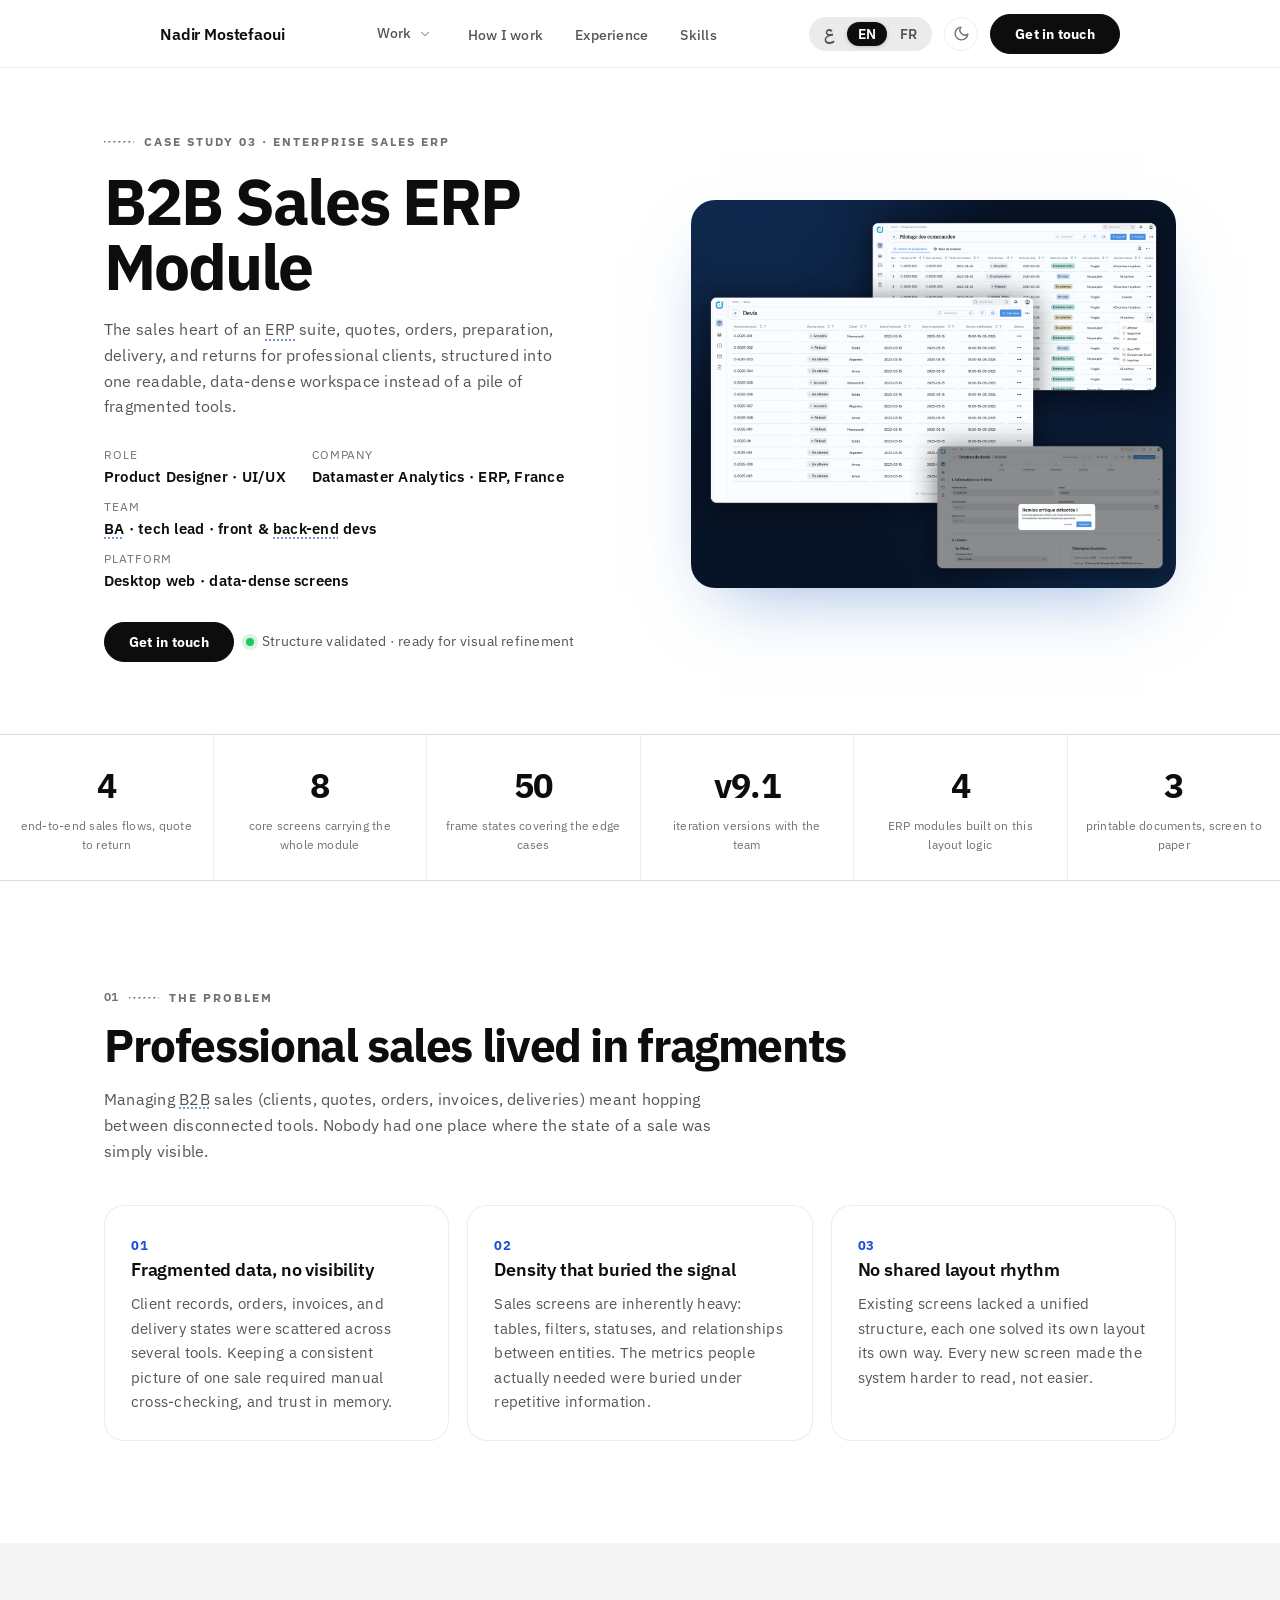
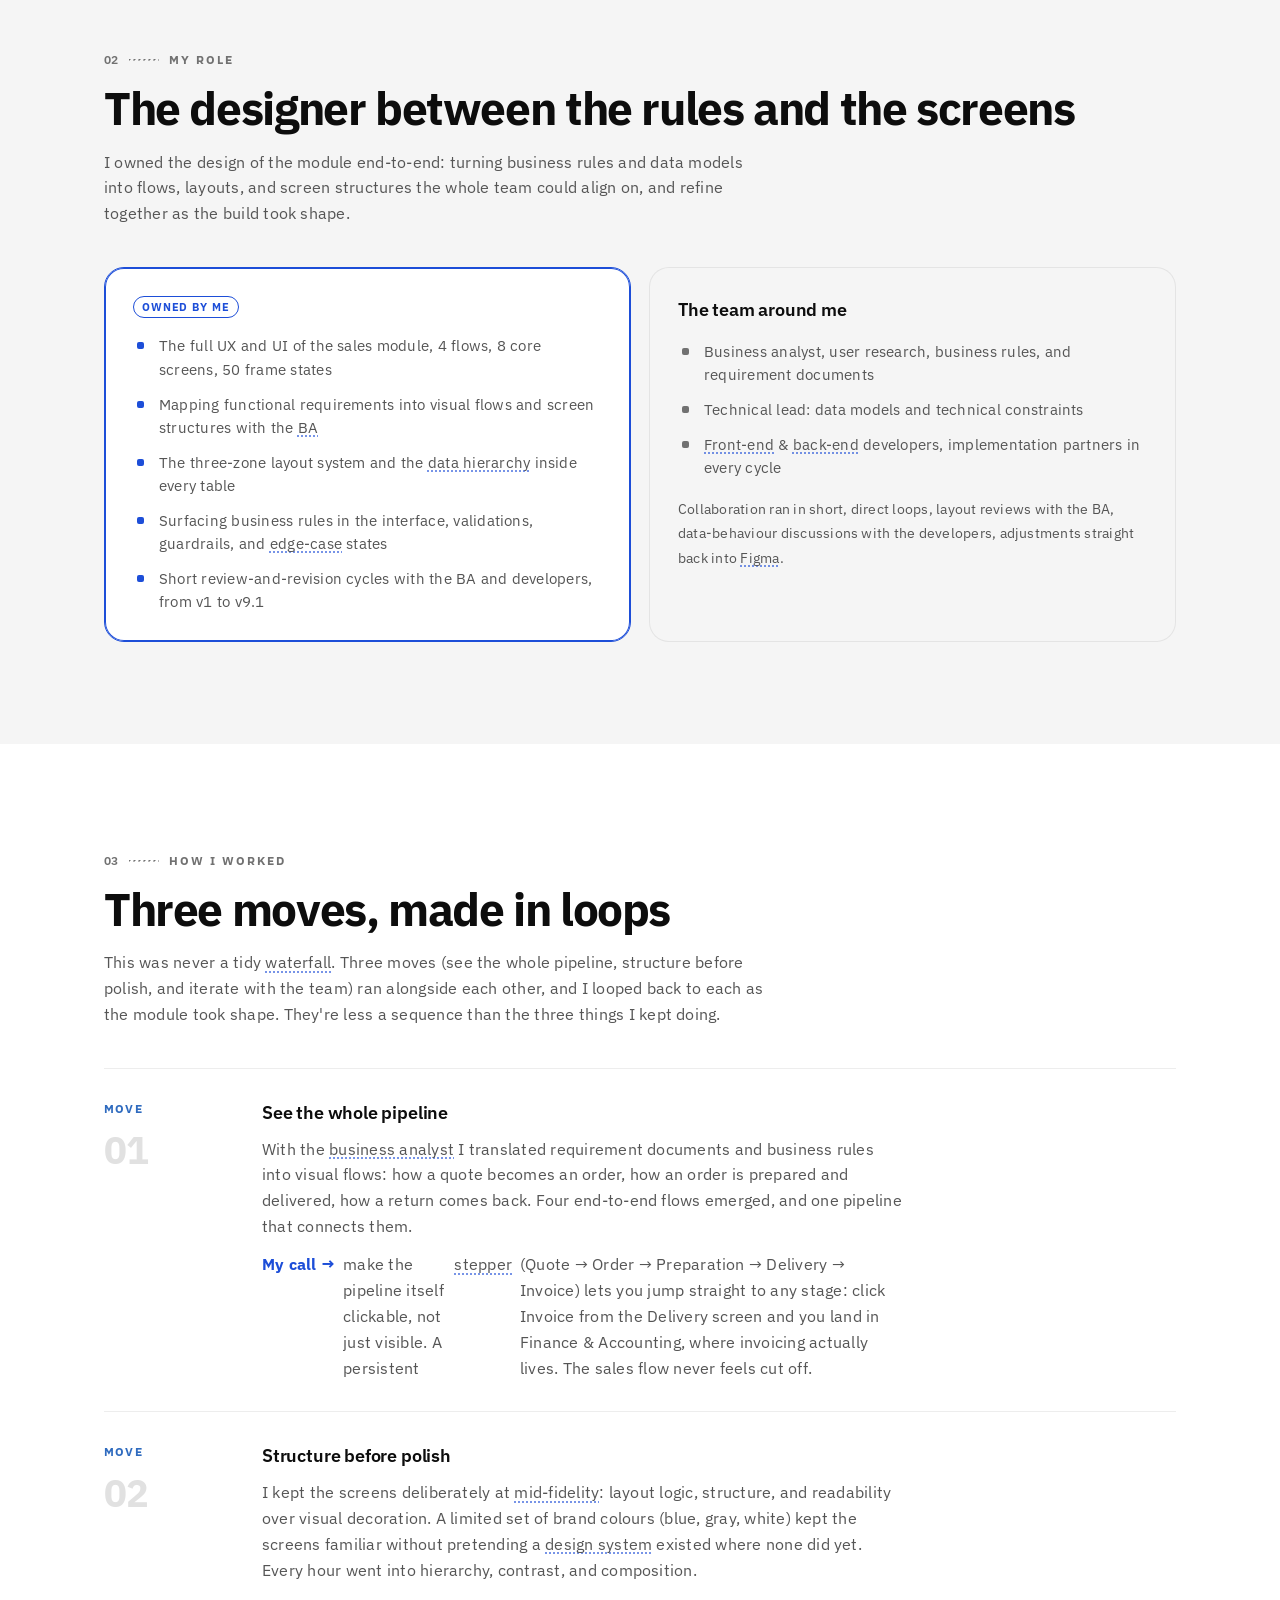
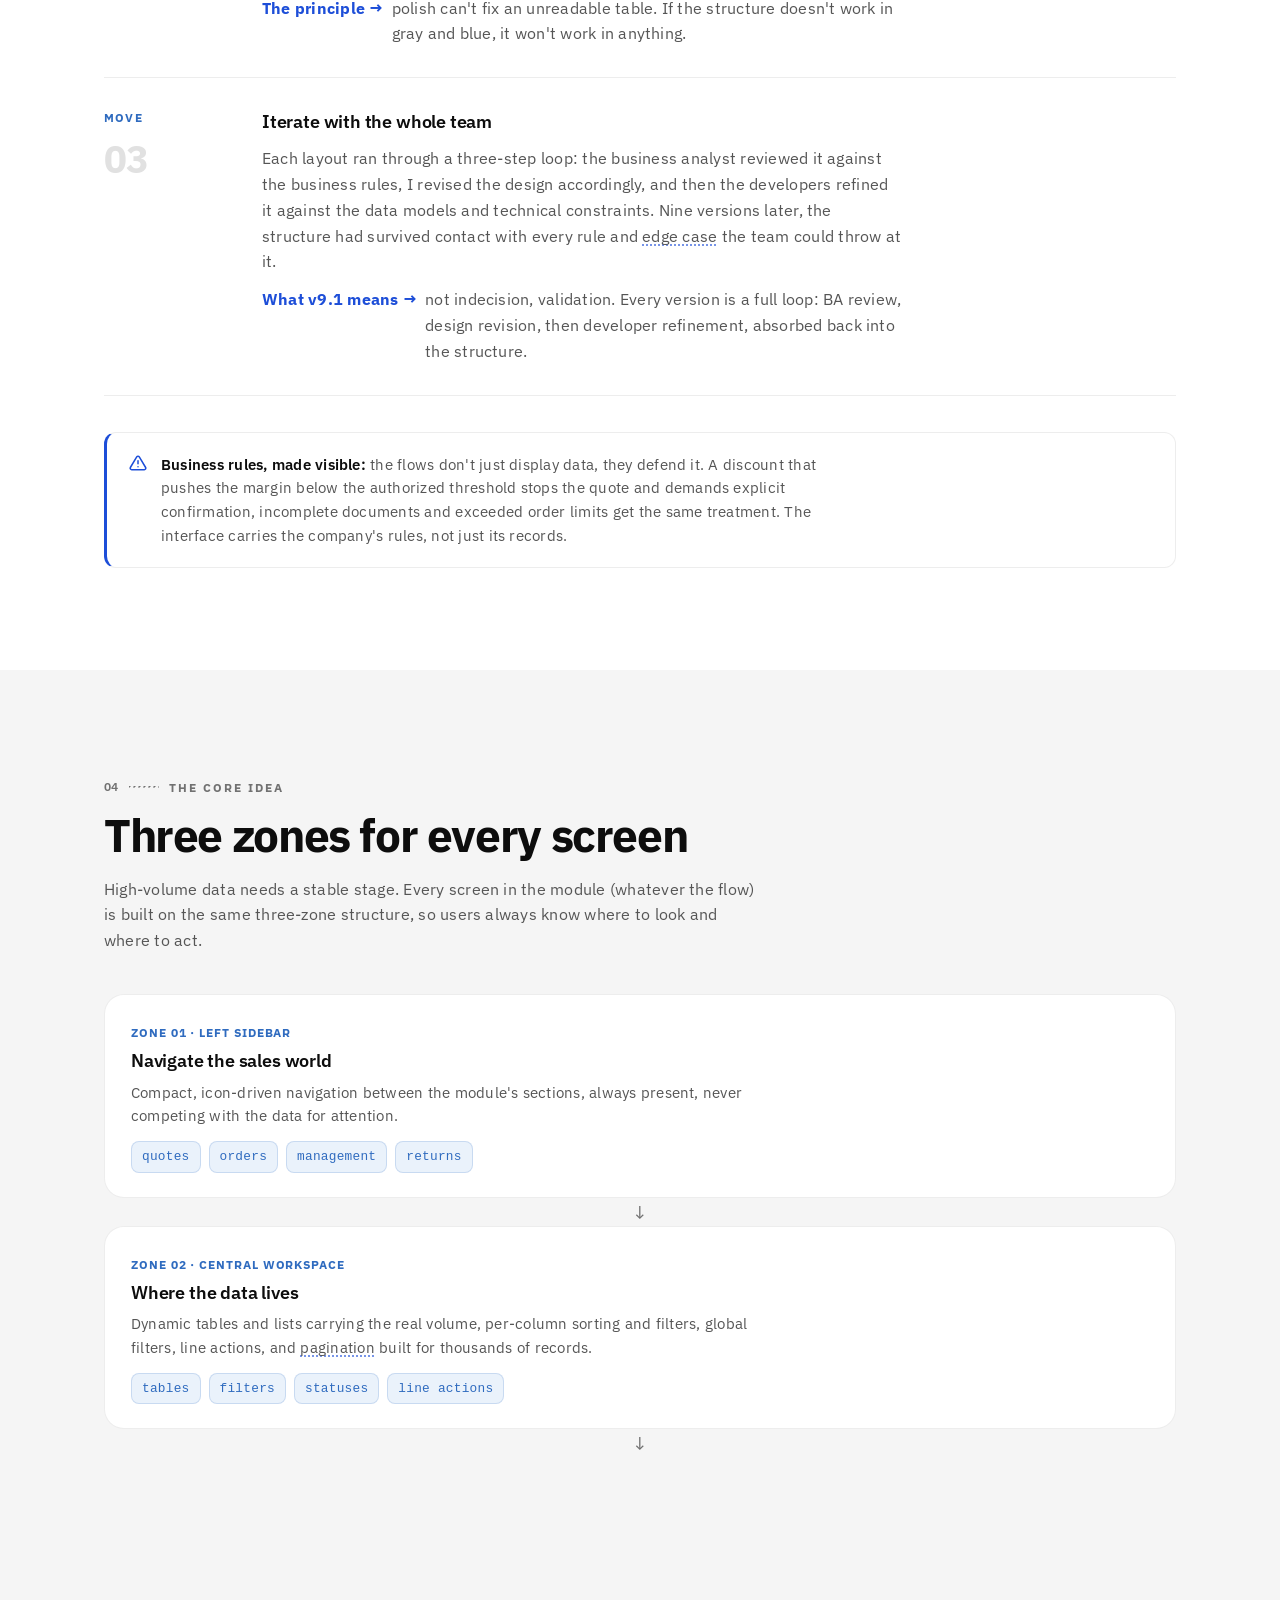
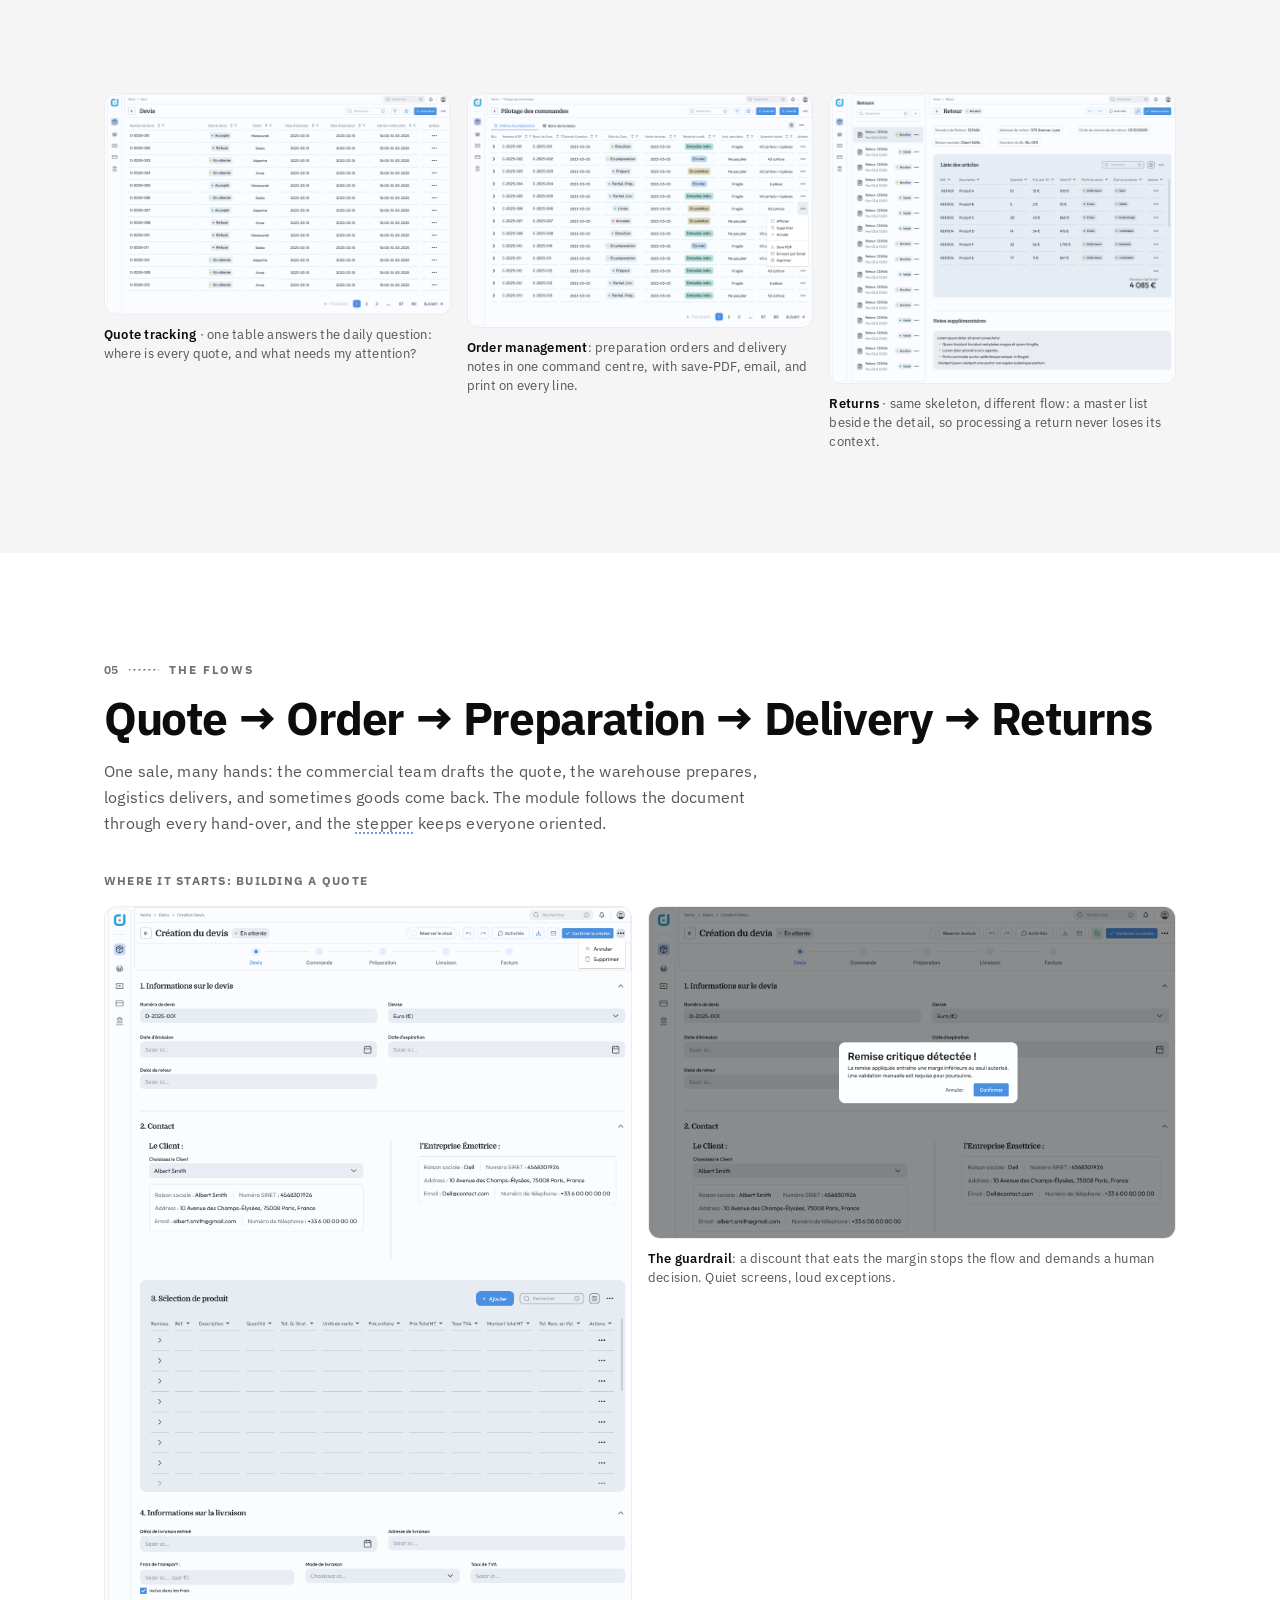
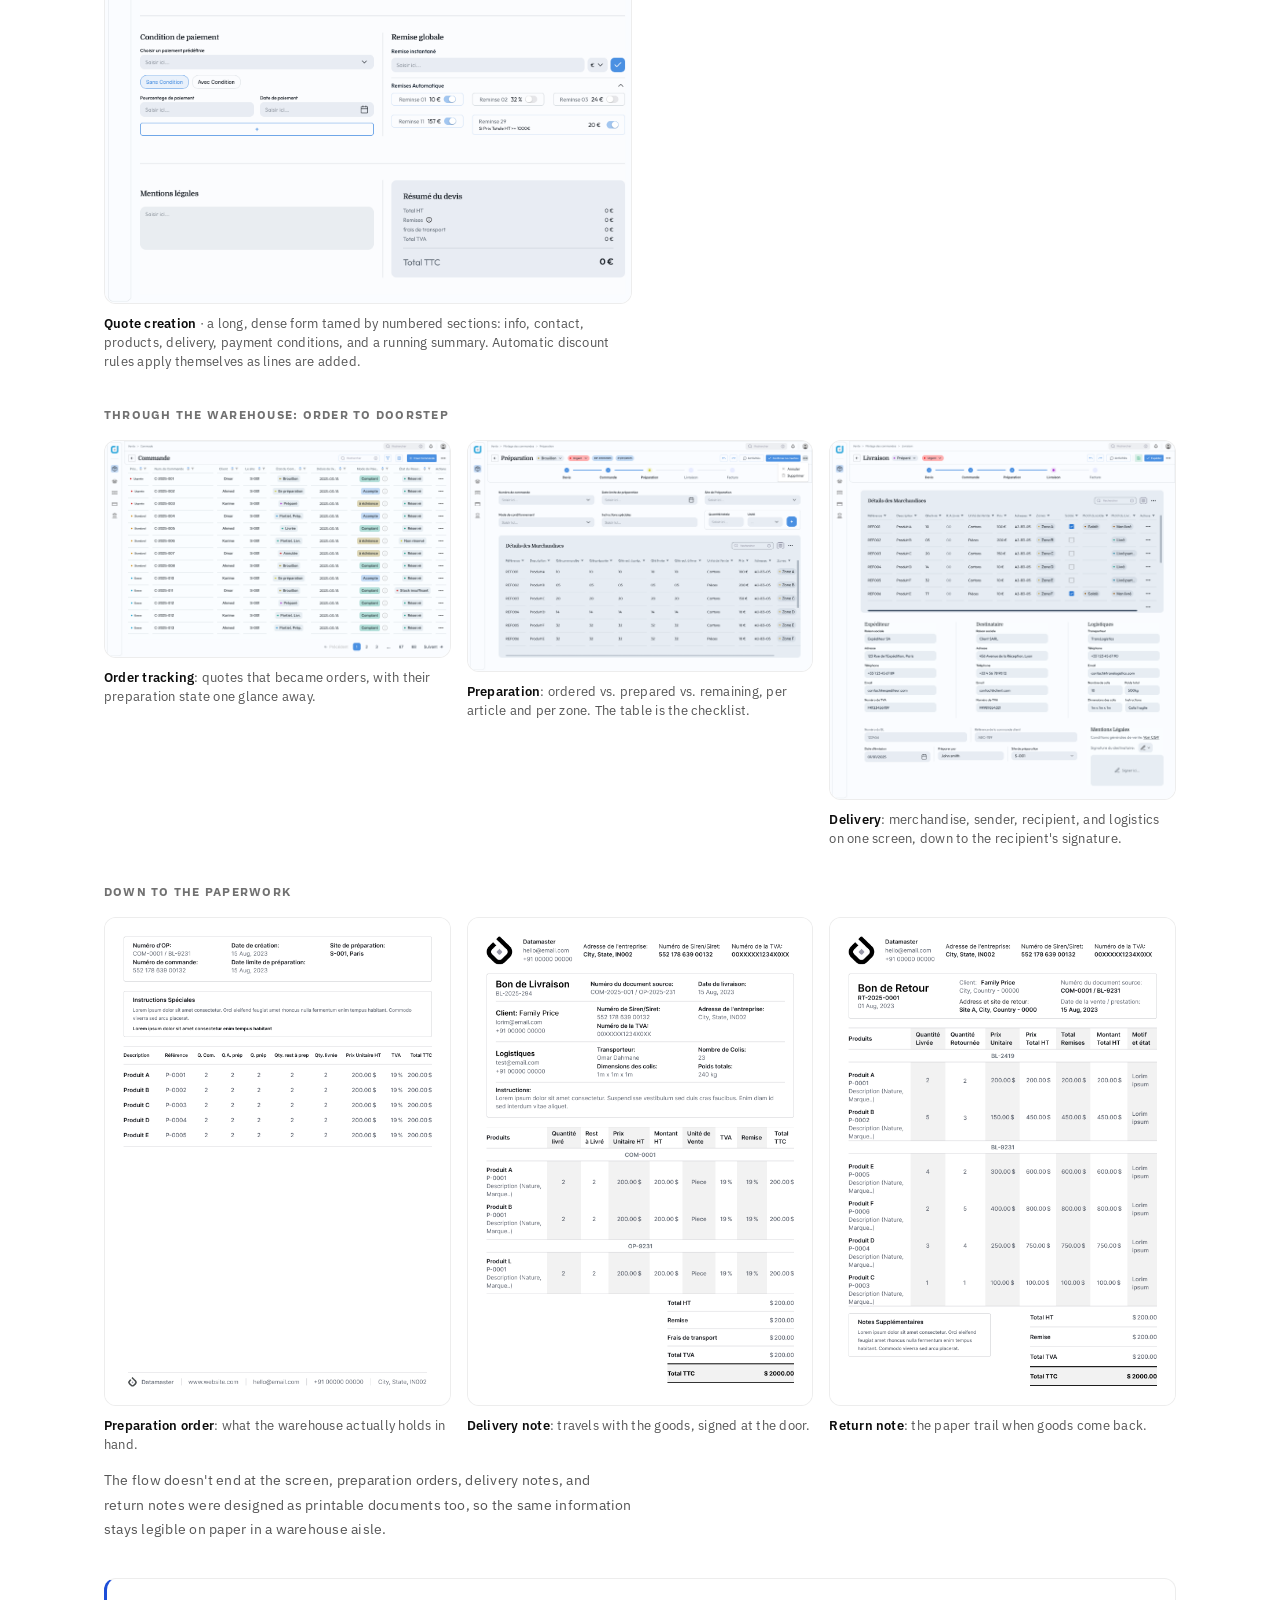
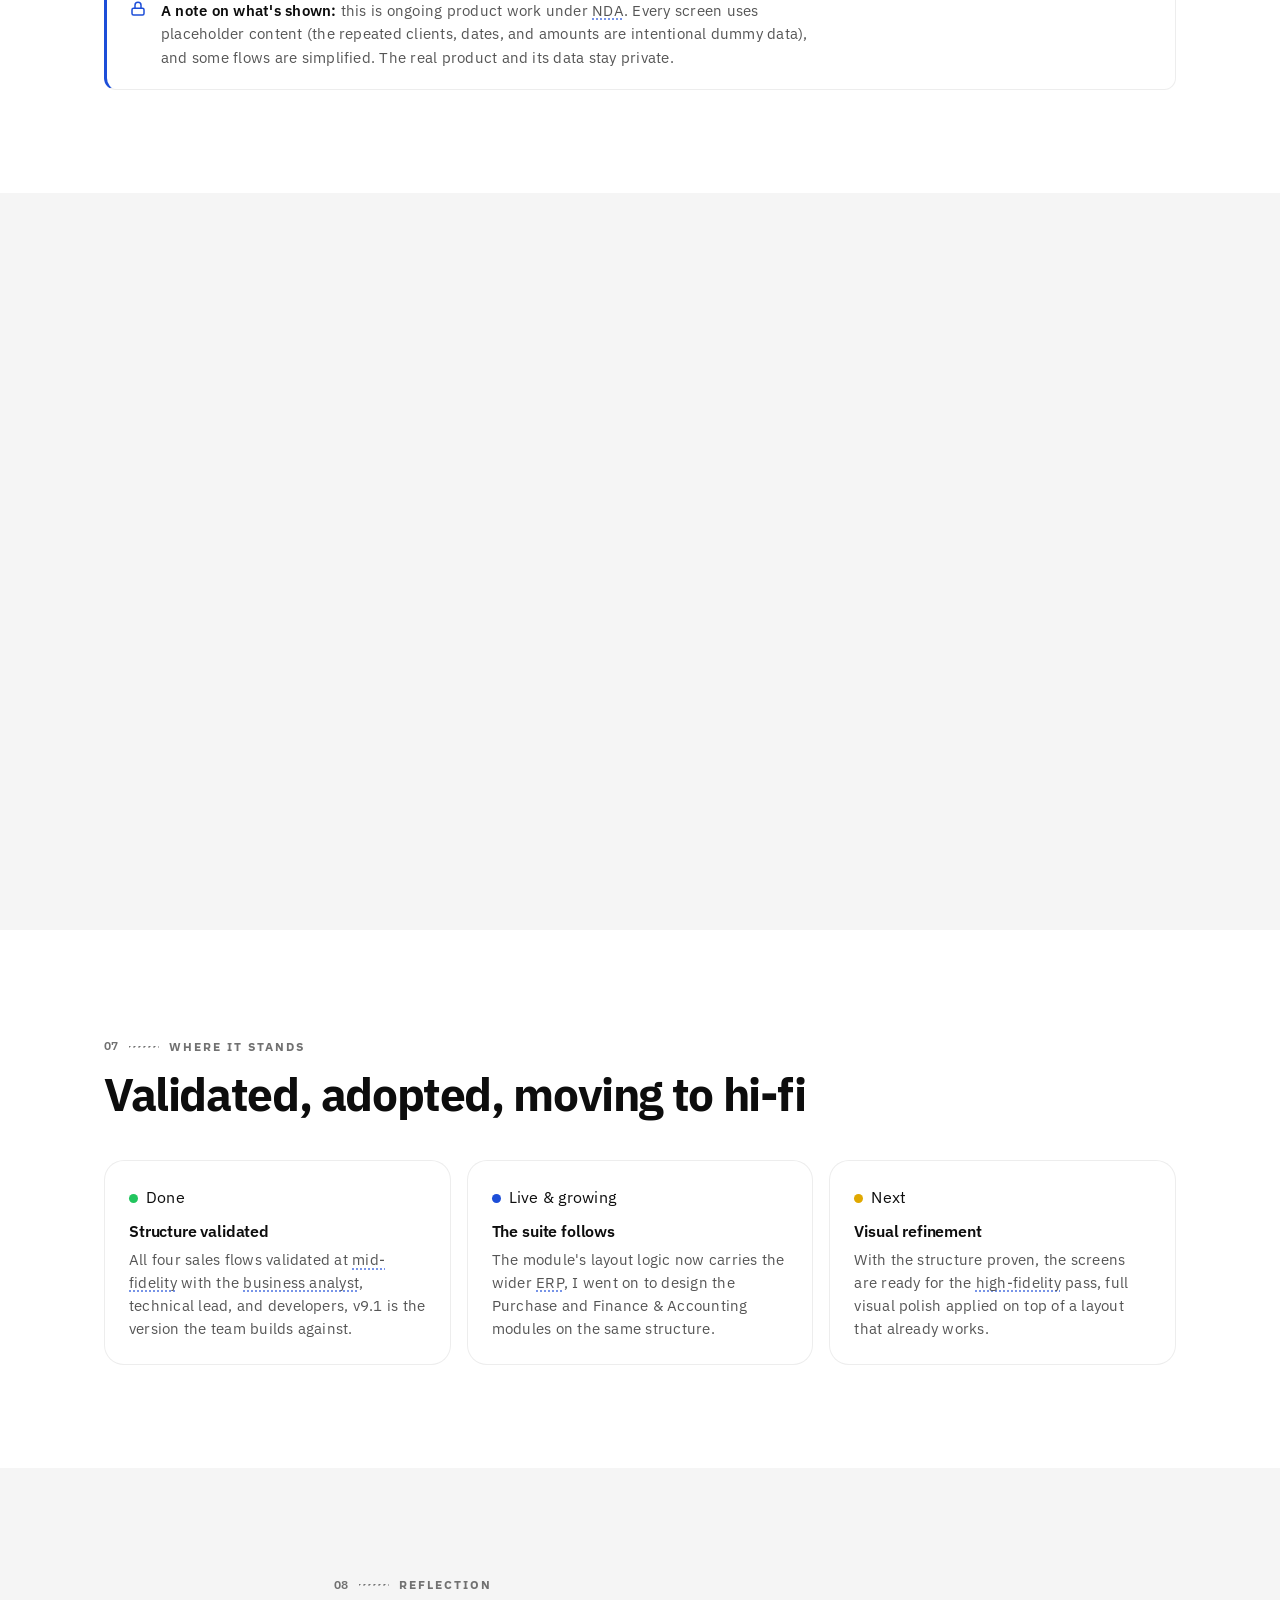
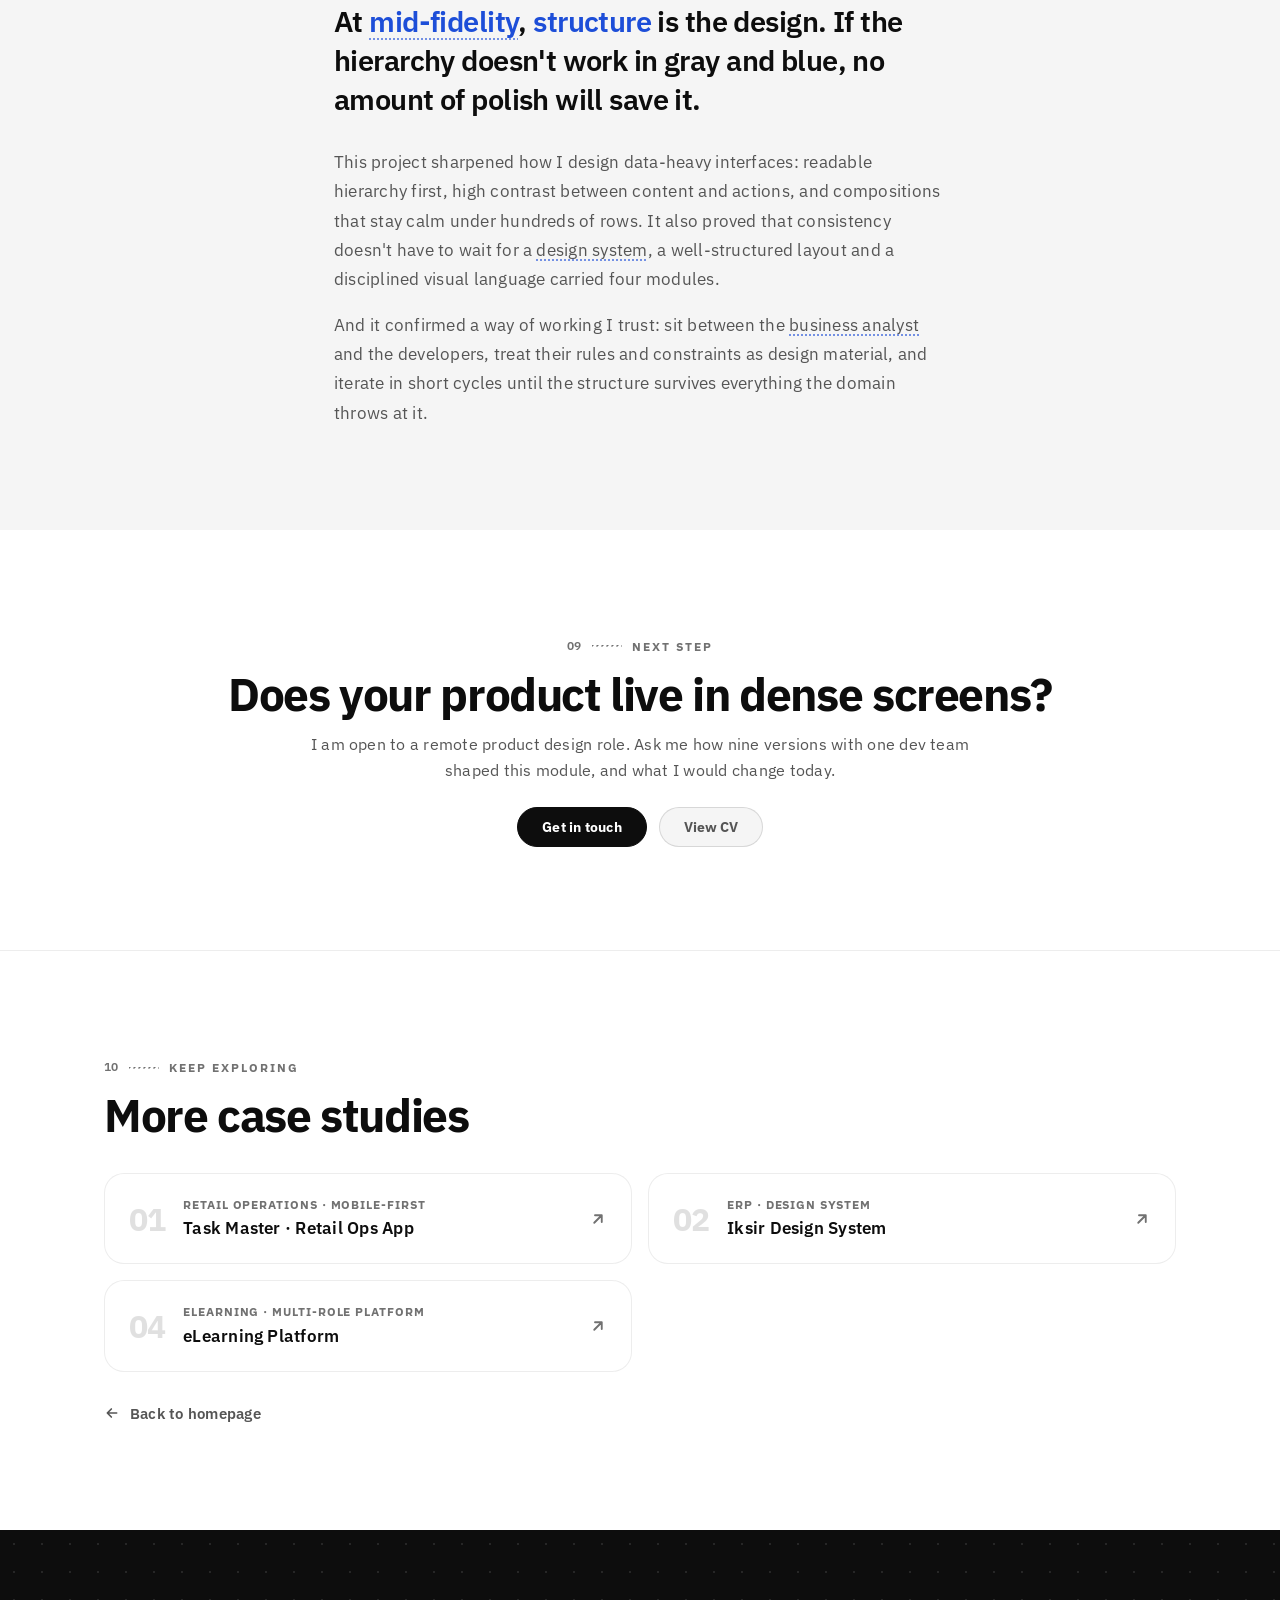
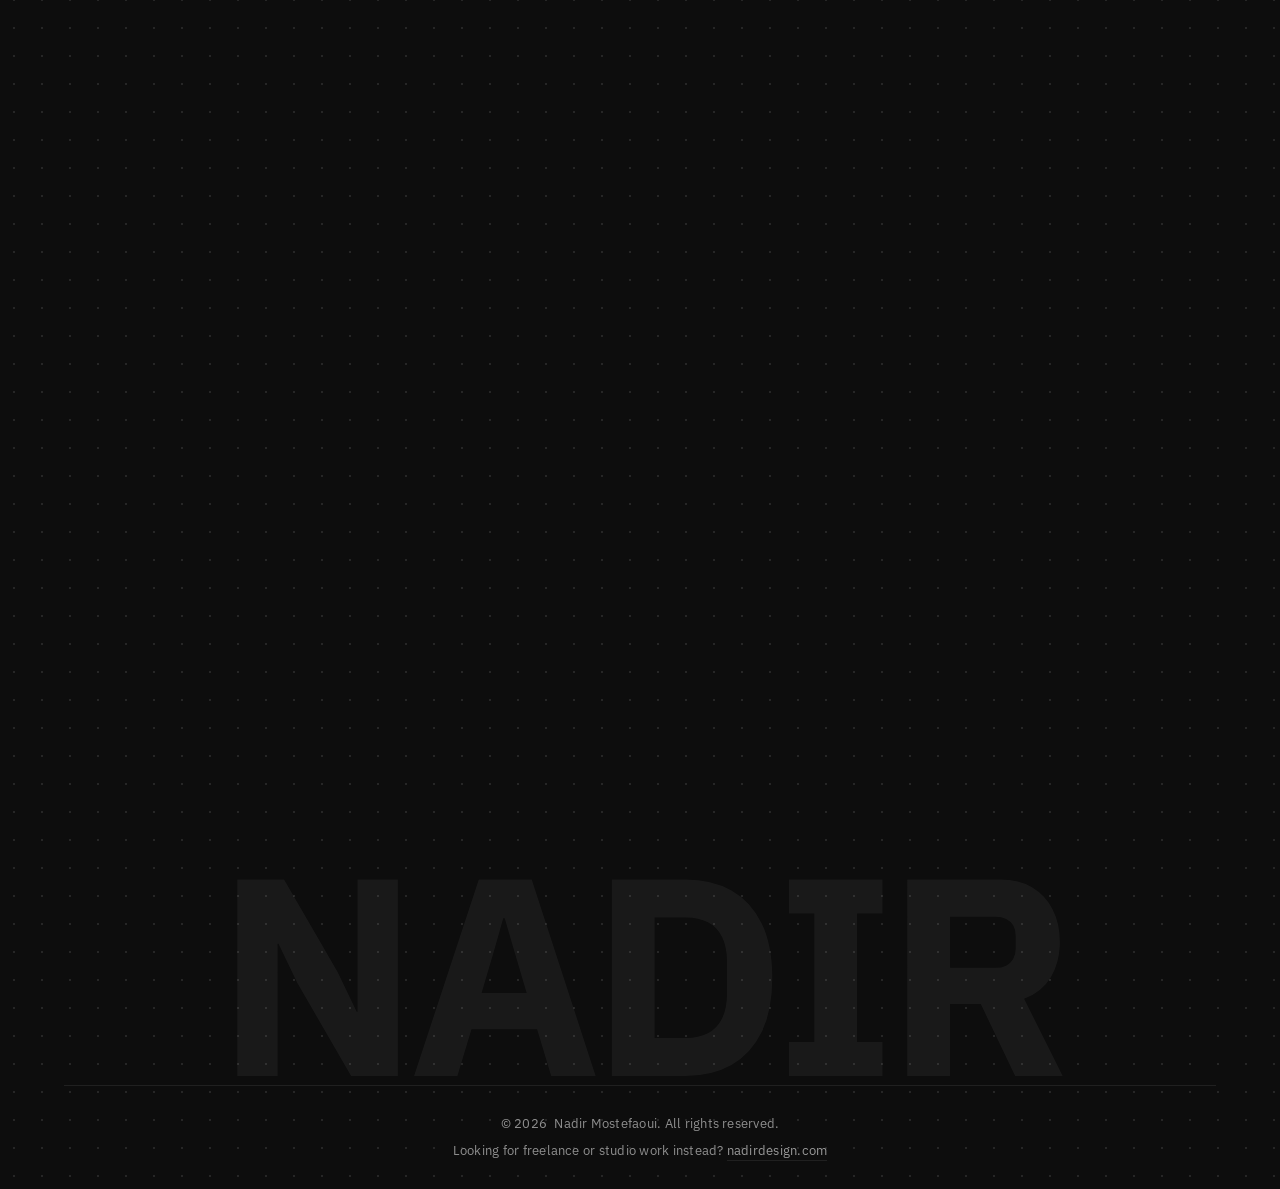
==== commit 5f046e63: "Case studies: glossary in the cursor Technical terms get a dotted underline. Hovering shows a plain " ====
--- a/case-studies/b2b-sales-erp.html
+++ b/case-studies/b2b-sales-erp.html
@@ -737,6 +737,7 @@
   <script src="../js/i18n.jobs.js"></script>
   <script src="../js/i18n.js"></script>
   <script src="../js/footer.js"></script>
+  <script src="../js/glossary.js"></script>
   <script src="../js/cursor.js"></script>
   <script src="../js/cv.js"></script>
   <script src="../js/case-study.js"></script>
--- a/css/style.css
+++ b/css/style.css
@@ -5264,3 +5264,54 @@
    and the first one sits under the timeline's year axis. */
 .expa-list { gap: 22px; }
 .xp-axis   { margin-block-end: 6px; }
+
+/* ── Glossary terms on the case studies ──────────────────────
+   js/glossary.js marks the first technical term of each kind in
+   every section (ERP, design tokens, mid-fidelity...). A dotted
+   underline says "there is more here", the way a footnote does,
+   and hovering it opens the cursor tag into a short note with a
+   plain definition (js/cursor.js).
+
+   Fine pointers only: on touch there is no tag to read, so the
+   underline would promise something that never comes. */
+@media (hover: hover) and (pointer: fine) {
+  .gl-term {
+    text-decoration-line: underline;
+    text-decoration-style: dotted;
+    text-decoration-thickness: 1.5px;
+    text-decoration-color: color-mix(in srgb, var(--accent-blue) 60%, transparent);
+    text-underline-offset: 0.22em;
+    text-decoration-skip-ink: none;
+    border-radius: 3px;
+  }
+  .gl-term:hover {
+    background-color: color-mix(in srgb, var(--accent-blue) 10%, transparent);
+    text-decoration-style: solid;
+  }
+  /* Arabic sits lower on its line: the dots move down with it. */
+  [dir="rtl"] .gl-term { text-underline-offset: 0.42em; }
+
+  /* The tag as a note: wraps, at a comfortable measure. */
+  #cursor-tag.is-note {
+    white-space: normal;
+    inline-size: max-content;
+    max-inline-size: 300px;
+    padding: 8px 11px 9px;
+    font-size: 12.5px;
+    font-weight: 400;
+    line-height: 1.5;
+    text-align: start;
+  }
+  #cursor-tag.is-note b {
+    display: block;
+    margin-block-end: 2px;
+    font-weight: 700;
+  }
+  #cursor-tag.is-note[dir="rtl"] {
+    font-size: 13.5px;
+    line-height: 1.7;
+  }
+}
+@media (hover: hover) and (pointer: fine) and (prefers-reduced-motion: no-preference) {
+  .gl-term { transition: background-color 140ms ease; }
+}
